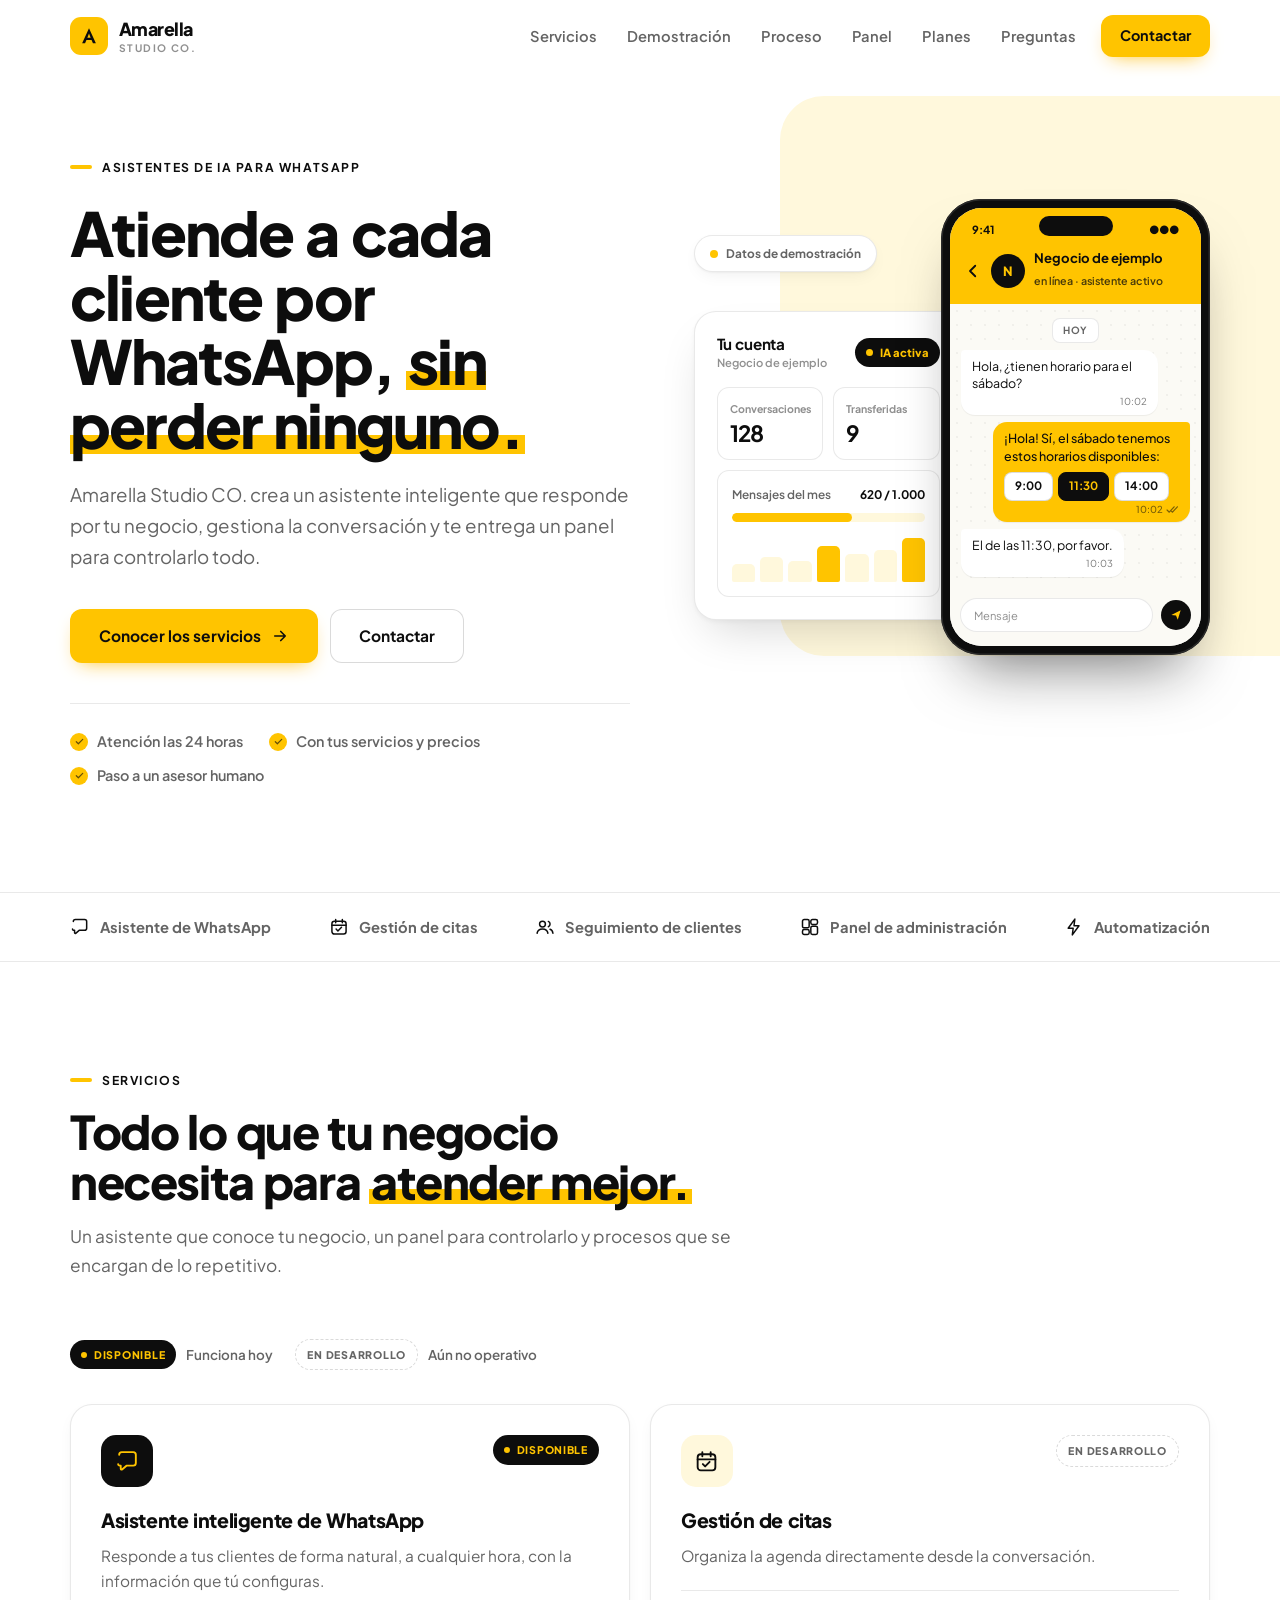
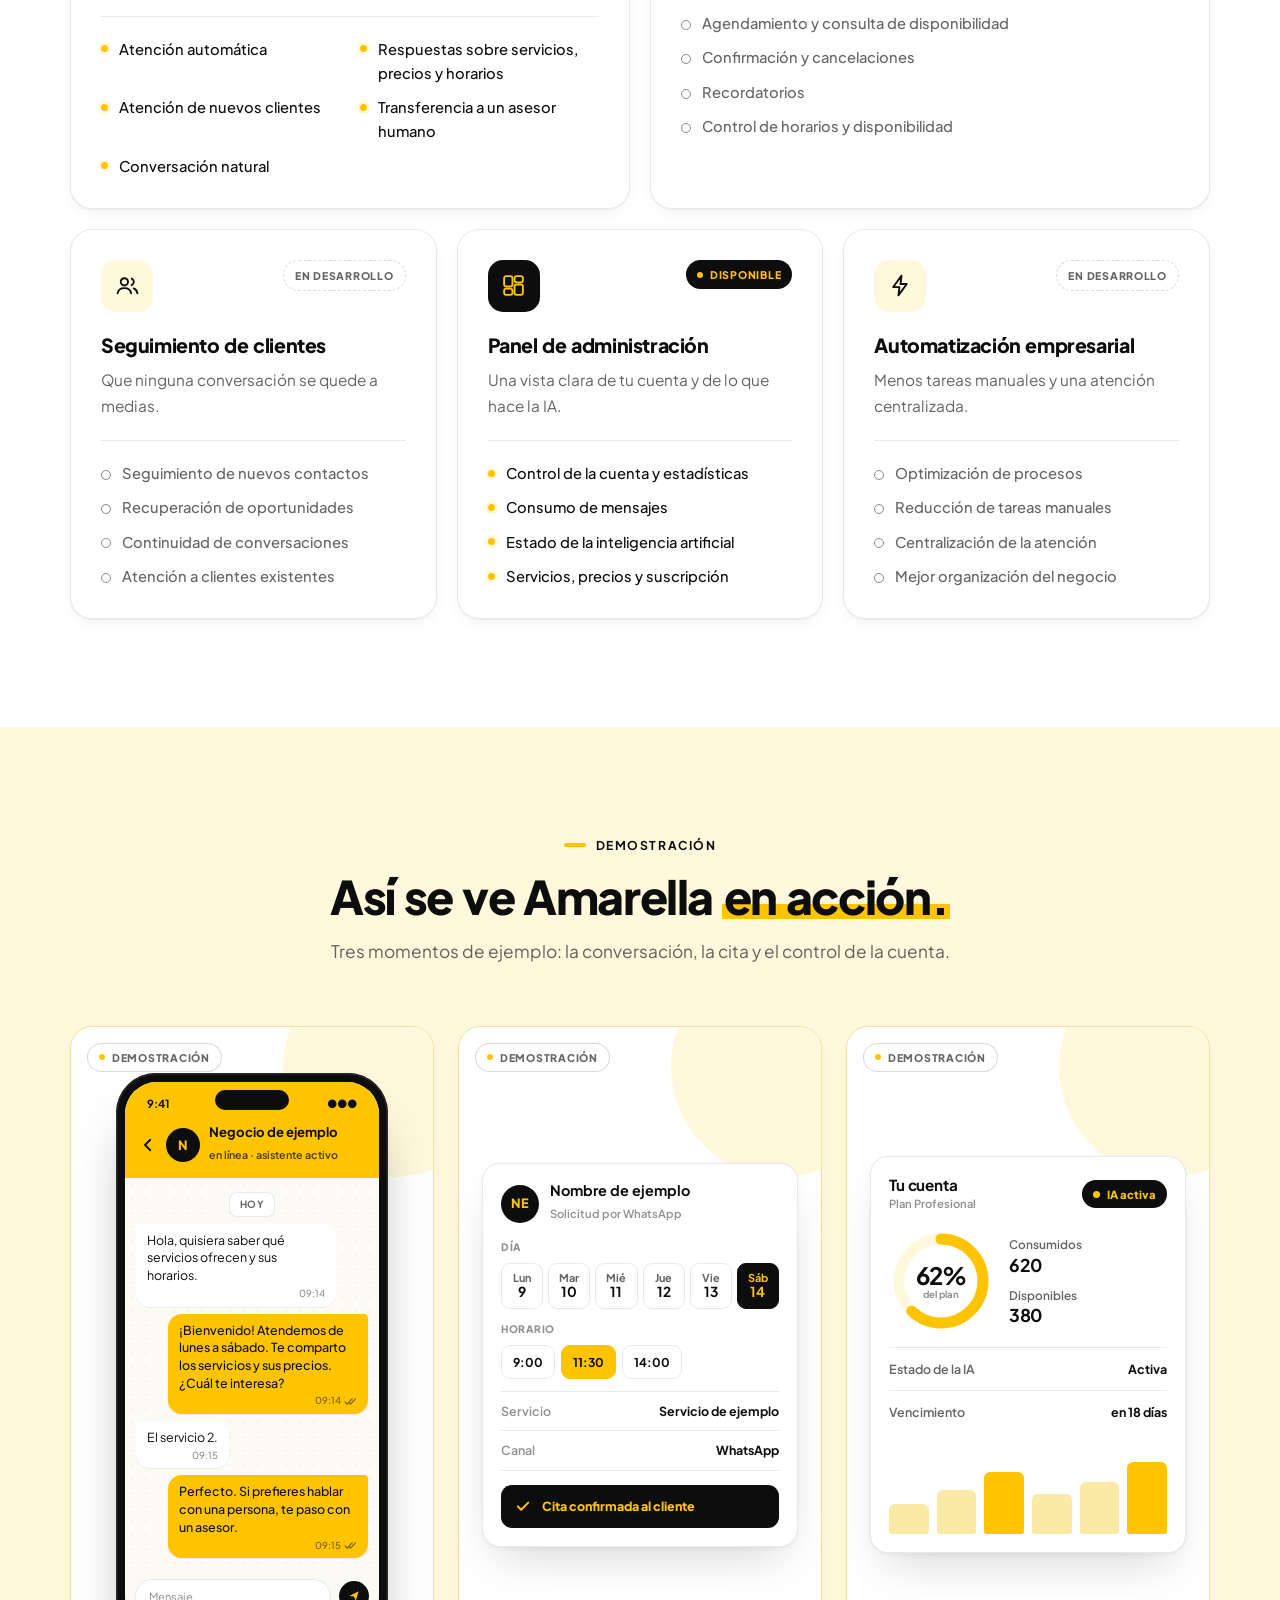
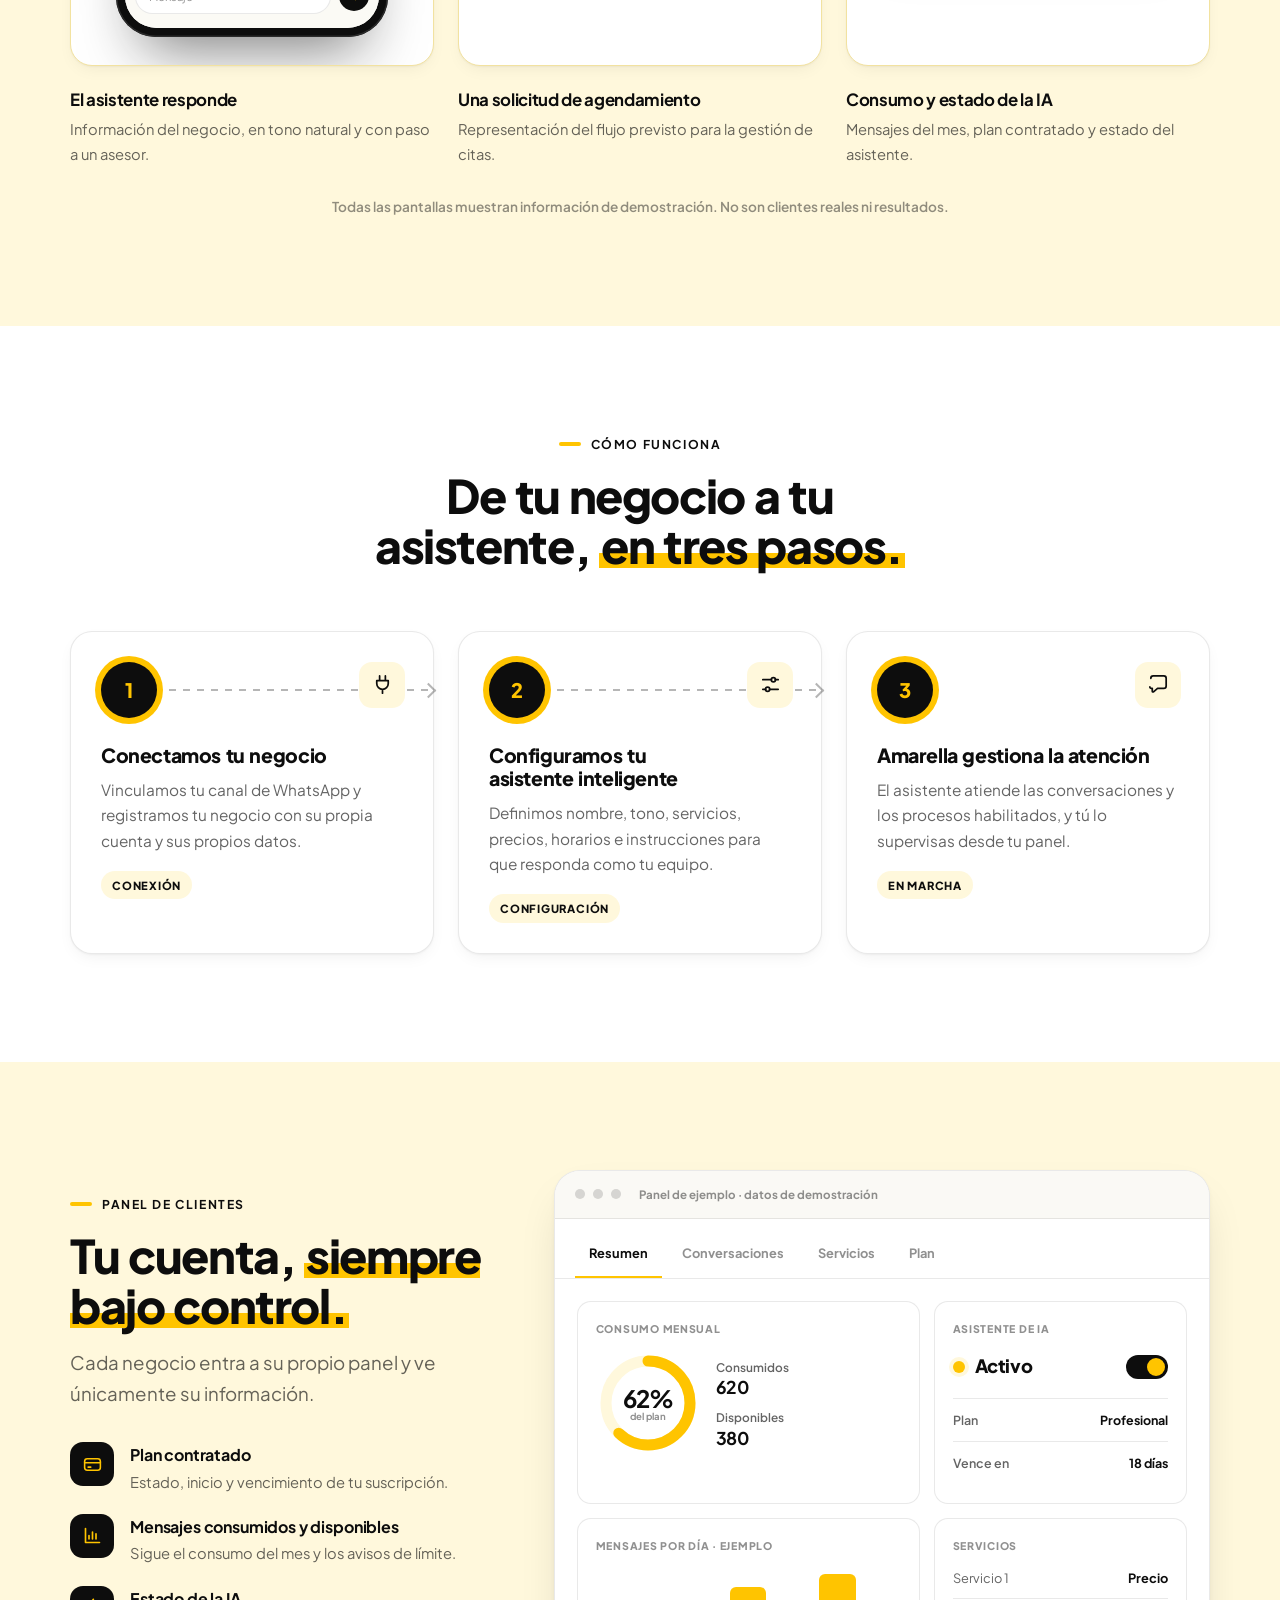
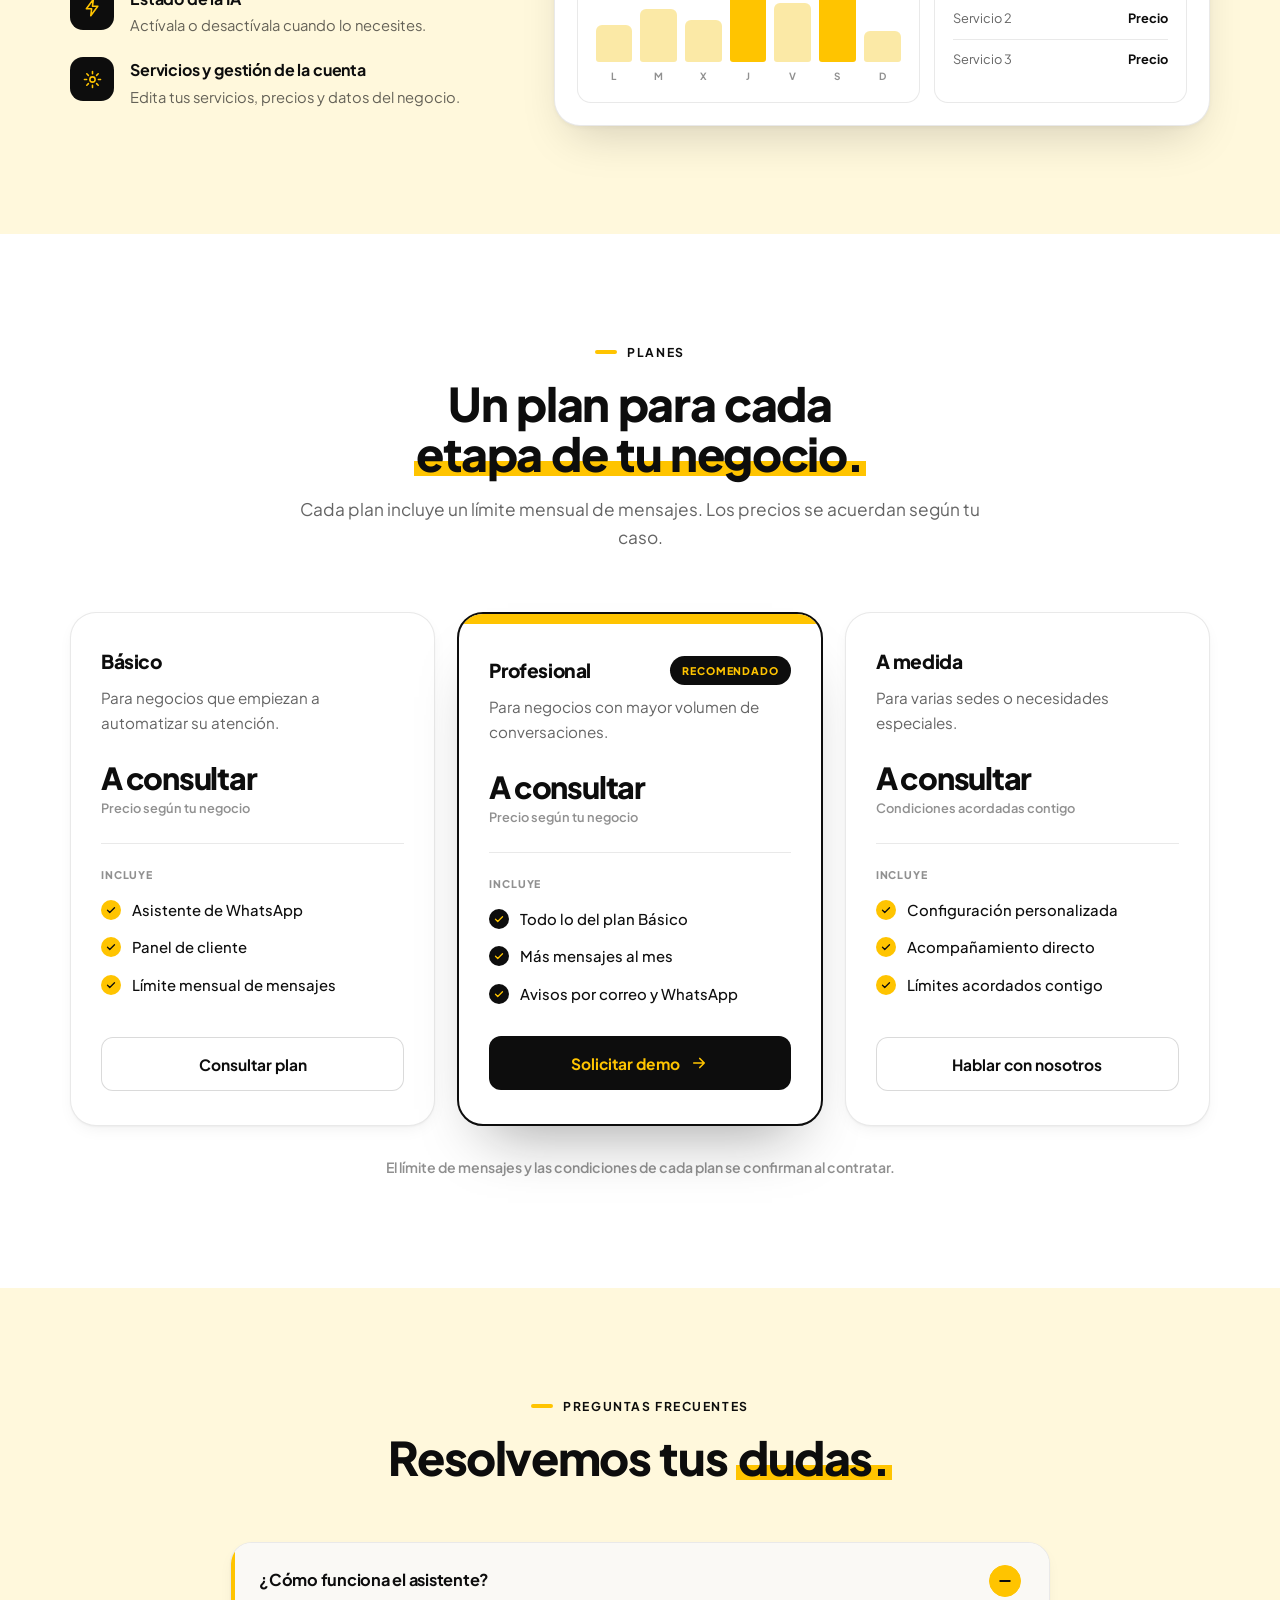
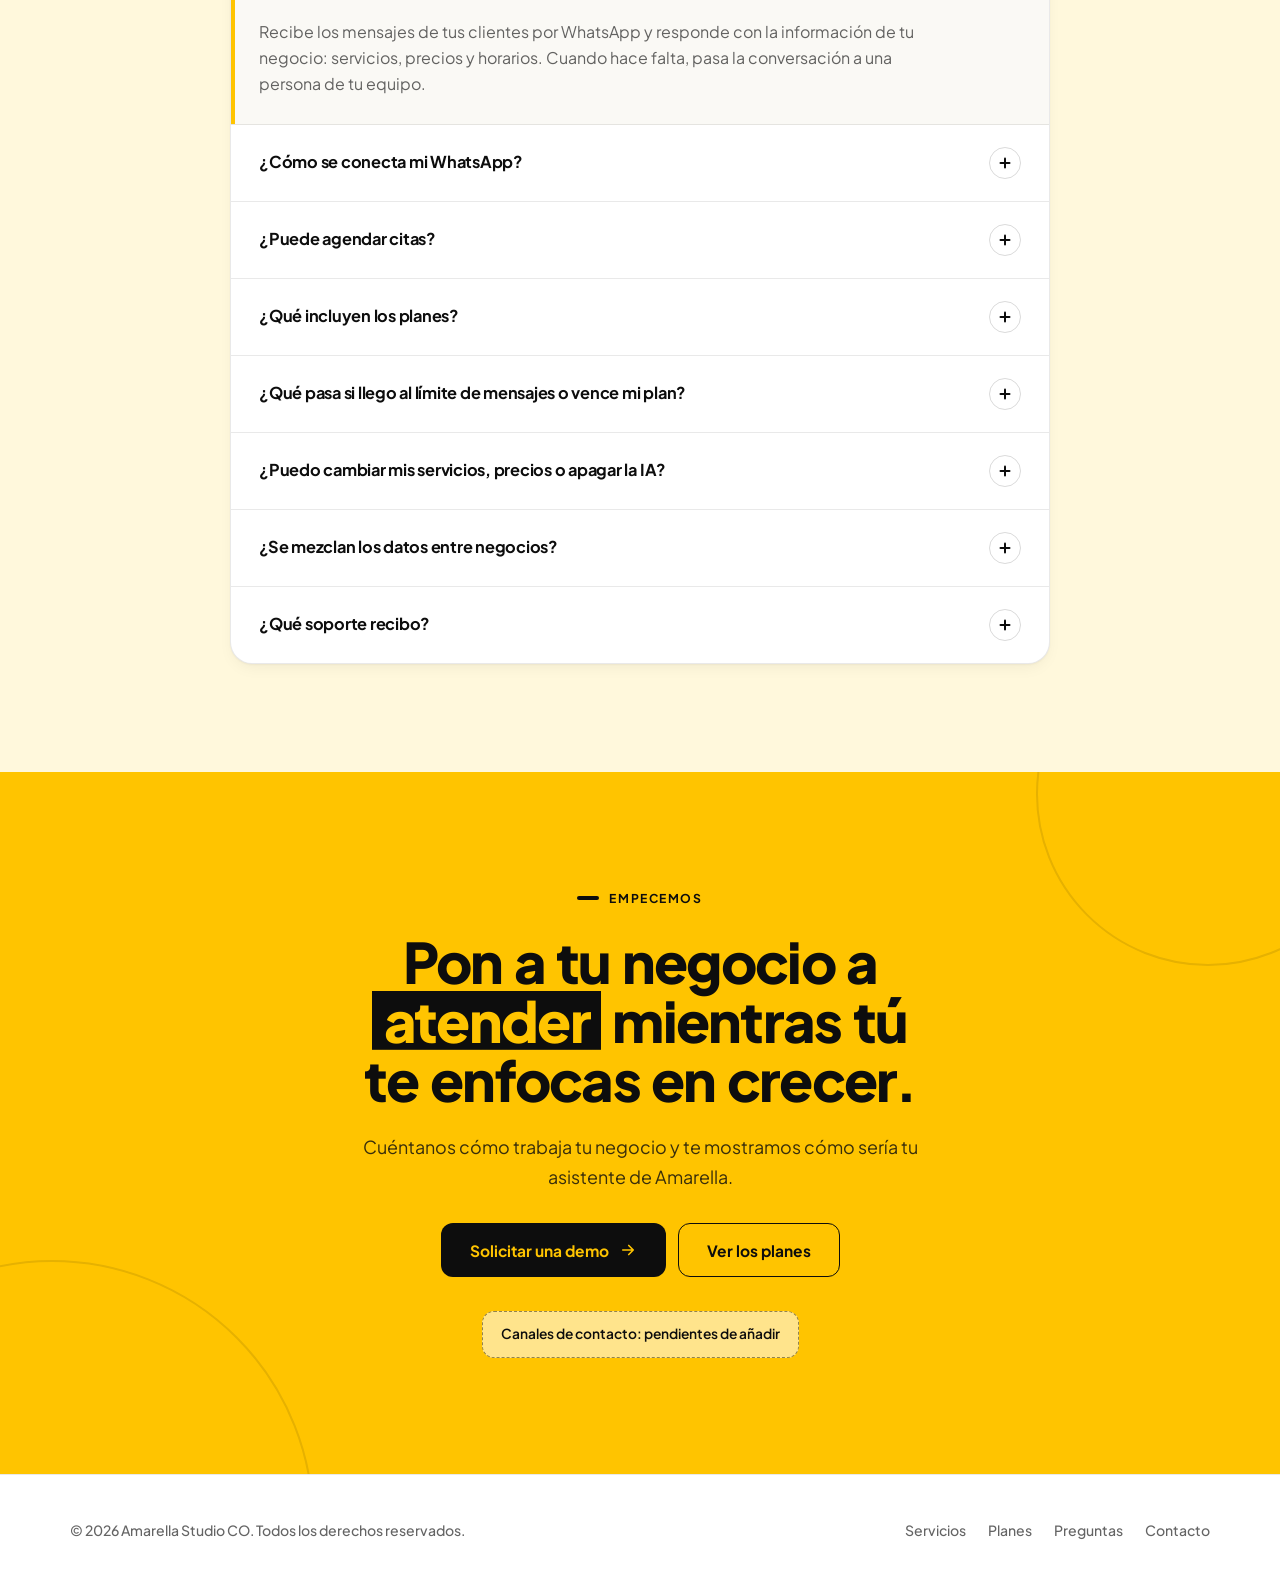
==== web/premium/index.html @ c107f229 "Segunda ronda de refinamiento visual de la web premium Co-Authored-By: Claude Sonnet 5.5 <noreply@an" ====
<!DOCTYPE html>
<html lang="es">
<head>
<meta charset="utf-8">
<meta name="viewport" content="width=device-width, initial-scale=1, viewport-fit=cover">
<title>Amarella Studio CO. | Asistente de WhatsApp con IA</title>
<meta name="description" content="Amarella Studio CO. crea asistentes de inteligencia artificial para WhatsApp: atención automática, gestión de citas y un panel para controlar tu negocio.">
<link rel="preconnect" href="https://fonts.googleapis.com">
<link rel="preconnect" href="https://fonts.gstatic.com" crossorigin>
<link href="https://fonts.googleapis.com/css2?family=Plus+Jakarta+Sans:wght@400;500;600;700;800&display=swap" rel="stylesheet">
<style>
/* Sistema: blanco dominante, amarillo de identidad, negro para texto y contrastes puntuales */
:root{
  --y:#FFC400; --y-hover:#FFB800; --y-tint:#FFF8DC; --y-line:#F2E2A0;
  --ink:#0D0D0D; --mute:rgba(13,13,13,.64); --soft:rgba(13,13,13,.46);
  --line:rgba(13,13,13,.09); --line-2:rgba(13,13,13,.15); --white:#fff; --off:#FAF9F5;
  --sh-1:0 1px 2px rgba(13,13,13,.04),0 6px 18px -6px rgba(13,13,13,.08);
  --sh-2:0 2px 4px rgba(13,13,13,.04),0 22px 48px -16px rgba(13,13,13,.18);
  --r:14px; --r-lg:22px;
  --font:"Plus Jakarta Sans","Manrope",system-ui,-apple-system,"Segoe UI",sans-serif;
  --ease:cubic-bezier(.22,.8,.3,1);
  color-scheme:light;
}
*{box-sizing:border-box}
html{scroll-behavior:smooth;scroll-padding-top:84px}
body{margin:0;background:var(--white);color:var(--ink);font-family:var(--font);font-size:16px;line-height:1.65;-webkit-font-smoothing:antialiased;overflow-x:hidden}
img,svg{max-width:100%}
a{color:inherit;text-decoration:none}
button{font:inherit;color:inherit;cursor:pointer}
:focus-visible{outline:3px solid var(--ink);outline-offset:3px;border-radius:8px}
.wrap{width:100%;max-width:1180px;margin:0 auto;padding-inline:max(20px,env(safe-area-inset-left,0px))}
section{padding-block:108px}
.tint{background:var(--y-tint)}

h1,h2,h3,h4{margin:0;font-weight:800;letter-spacing:-.03em;word-spacing:.05em;line-height:1.08;text-wrap:balance}
h1{font-size:clamp(2.3rem,4.9vw,3.8rem);line-height:1.05}
h2{font-size:clamp(1.9rem,3.9vw,2.9rem)}
h3{font-size:1.22rem;letter-spacing:-.02em;line-height:1.2}
p{margin:0}
.lead{font-size:clamp(1.05rem,1.5vw,1.17rem);color:var(--mute);max-width:50ch}
.eyebrow{display:inline-flex;align-items:center;gap:10px;font-size:.76rem;font-weight:700;letter-spacing:.13em;text-transform:uppercase;color:var(--ink)}
.eyebrow::before{content:"";width:22px;height:4px;border-radius:4px;background:var(--y)}
.hl{background:linear-gradient(transparent 64%,var(--y) 64% 90%,transparent 90%);padding-inline:.04em}
.sec-head{display:grid;gap:16px;max-width:680px;margin-bottom:60px}
.sec-head.center{margin-inline:auto;text-align:center;justify-items:center}
.sec-head p{color:var(--mute);font-size:1.08rem}

.btn{display:inline-flex;align-items:center;justify-content:center;gap:10px;min-height:54px;padding:0 28px;border-radius:12px;font-weight:700;font-size:.97rem;border:1.5px solid transparent;transition:transform .25s var(--ease),box-shadow .25s var(--ease),background .2s,color .2s,border-color .2s;white-space:nowrap}
.btn svg{width:18px;height:18px;transition:transform .25s var(--ease)}
.btn:hover svg{transform:translateX(4px)}
.btn-y{background:var(--y);color:var(--ink);box-shadow:0 8px 20px -10px rgba(255,184,0,.95)}
.btn-y:hover{background:var(--y-hover);transform:translateY(-2px);box-shadow:0 14px 26px -12px rgba(255,170,0,1)}
.btn-o{background:var(--white);border-color:var(--line-2);color:var(--ink)}
.btn-o:hover{border-color:var(--ink);transform:translateY(-2px)}
.btn-k{background:var(--ink);color:var(--y)}
.btn-k:hover{transform:translateY(-2px);box-shadow:0 16px 28px -14px rgba(13,13,13,.6)}
.btn:active{transform:translateY(0)}
.btn-sm{min-height:42px;padding:0 18px;font-size:.9rem}

/* nav */
.nav{position:fixed;top:0;left:0;right:0;z-index:50;background:rgba(255,255,255,.9);backdrop-filter:saturate(1.4) blur(14px);-webkit-backdrop-filter:saturate(1.4) blur(14px);border-bottom:1px solid transparent;transition:border-color .25s,box-shadow .25s;padding-top:env(safe-area-inset-top,0px)}
.nav.scrolled{border-color:var(--line);box-shadow:0 8px 24px -18px rgba(13,13,13,.3)}
.nav .wrap{display:flex;align-items:center;justify-content:space-between;gap:20px;height:72px}
.brand{display:flex;align-items:center;gap:11px;font-weight:800;letter-spacing:-.03em;font-size:1.12rem;line-height:1.1}
.mark{width:38px;height:38px;border-radius:11px;background:var(--y);display:grid;place-items:center;flex:none}
.mark svg{width:22px;height:22px}
.brand small{display:block;font-size:.64rem;font-weight:700;letter-spacing:.14em;color:var(--soft);text-transform:uppercase;margin-top:3px}
.menu{display:flex;align-items:center;gap:4px}
.menu a:not(.btn){padding:10px 13px;border-radius:10px;font-size:.92rem;font-weight:600;color:var(--mute);transition:color .2s,background .2s}
.menu a:not(.btn):hover{color:var(--ink);background:var(--y-tint)}
.menu .btn{margin-left:8px}
.burger{display:none;width:46px;height:46px;border:1.5px solid var(--line-2);border-radius:12px;background:var(--white);place-items:center}
.burger span,.burger span::before,.burger span::after{display:block;width:18px;height:2px;background:var(--ink);border-radius:2px;position:relative;transition:transform .3s var(--ease),background .2s}
.burger span::before,.burger span::after{content:"";position:absolute;left:0}
.burger span::before{top:-6px}.burger span::after{top:6px}
.burger[aria-expanded="true"] span{background:transparent}
.burger[aria-expanded="true"] span::before{transform:translateY(6px) rotate(45deg)}
.burger[aria-expanded="true"] span::after{transform:translateY(-6px) rotate(-45deg)}

/* hero */
.hero{padding-top:150px;padding-bottom:104px;position:relative;overflow:hidden}
.hero::before{content:"";position:absolute;right:max(-60px,calc(50% - 760px));top:96px;width:min(560px,48vw);height:560px;border-radius:44px;background:var(--y-tint);z-index:0}
.hero .wrap{position:relative;z-index:1;display:grid;grid-template-columns:1.04fr .96fr;gap:64px;align-items:center}
.hero h1{margin:24px 0 24px;max-width:15ch}
.hero .lead{max-width:46ch}
.hero .actions{display:flex;flex-wrap:wrap;gap:12px;margin-top:36px}
.trust{display:flex;flex-wrap:wrap;gap:10px 26px;margin-top:40px;padding-top:26px;border-top:1px solid var(--line);font-size:.9rem;font-weight:600;color:var(--mute)}
.trust span{display:inline-flex;align-items:center;gap:9px}
.trust i{width:18px;height:18px;border-radius:50%;background:var(--y);display:grid;place-items:center;flex:none}
.trust i svg{width:11px;height:11px}
.stage{position:relative;min-height:540px}
.dash{position:absolute;left:0;top:112px;width:84%;background:var(--white);border:1px solid var(--line);border-radius:var(--r-lg);box-shadow:var(--sh-2);padding:22px 36% 22px 22px}
.phone{position:absolute;right:0;top:0;width:52%;max-width:290px;animation:float 8s ease-in-out infinite}
.demo-tag{position:absolute;z-index:3;left:0;top:36px;background:var(--white);border:1px solid var(--line);box-shadow:var(--sh-1);border-radius:999px;padding:8px 15px;font-size:.74rem;font-weight:700;color:var(--mute);display:flex;gap:8px;align-items:center}
.demo-tag::before{content:"";width:8px;height:8px;border-radius:50%;background:var(--y)}

/* teléfono realista */
.phone-shell{background:var(--ink);border-radius:40px;padding:9px;box-shadow:0 36px 60px -26px rgba(13,13,13,.55),inset 0 0 0 1.5px #2a2a2a;position:relative}
.phone-shell::before{content:"";position:absolute;top:17px;left:50%;transform:translateX(-50%);width:74px;height:20px;background:var(--ink);border-radius:12px;z-index:3}
.wa{background:var(--white);border-radius:32px;overflow:hidden;display:flex;flex-direction:column}
.wa-status{display:flex;justify-content:space-between;align-items:center;padding:12px 22px 6px;font-size:.7rem;font-weight:700;background:var(--y)}
.wa-status svg{width:14px;height:14px;margin-left:3px}
.wa-top{display:flex;align-items:center;gap:9px;padding:6px 14px 12px;background:var(--y)}
.wa-top>svg{width:18px;height:18px;flex:none}
.wa-av{width:34px;height:34px;border-radius:50%;background:var(--ink);color:var(--y);display:grid;place-items:center;font-weight:800;font-size:.8rem;flex:none}
.wa-top b{display:block;font-size:.82rem;line-height:1.2}
.wa-top small{font-size:.67rem;font-weight:600;opacity:.75}
.wa-body{padding:14px 11px 12px;display:flex;flex-direction:column;gap:7px;background-color:#FBFAF5;background-image:radial-gradient(rgba(13,13,13,.045) 1px,transparent 1.2px);background-size:14px 14px;min-height:250px}
.bub{max-width:86%;padding:8px 11px 6px;border-radius:14px;font-size:.78rem;line-height:1.42;overflow-wrap:anywhere;box-shadow:0 1px 1px rgba(13,13,13,.06)}
.bub.c{background:var(--white);border-top-left-radius:4px;align-self:flex-start}
.bub.a{background:var(--y);border-top-right-radius:4px;align-self:flex-end;font-weight:500}
.bub time{display:flex;justify-content:flex-end;align-items:center;gap:3px;font-size:.6rem;opacity:.55;margin-top:2px}
.bub time svg{width:13px;height:13px}
.wa-chip{align-self:center;font-size:.62rem;font-weight:700;letter-spacing:.06em;text-transform:uppercase;color:var(--mute);background:var(--white);border:1px solid var(--line);border-radius:8px;padding:3px 10px}
.slots{display:flex;gap:5px;flex-wrap:wrap;margin-top:7px}
.slots span{padding:5px 10px;border-radius:8px;background:var(--white);border:1px solid rgba(13,13,13,.14);font-size:.72rem;font-weight:700}
.slots span.on{background:var(--ink);color:var(--y);border-color:var(--ink)}
.wa-input{display:flex;align-items:center;gap:8px;padding:9px 10px 14px;background:#FBFAF5}
.wa-input span{flex:1;background:var(--white);border:1px solid var(--line);border-radius:99px;padding:7px 13px;font-size:.7rem;color:var(--soft)}
.wa-input i{width:30px;height:30px;border-radius:50%;background:var(--ink);display:grid;place-items:center;flex:none;color:var(--y)}
.wa-input i svg{width:14px;height:14px}

/* componentes SaaS */
.dh{display:flex;justify-content:space-between;align-items:center;gap:10px;margin-bottom:16px}
.dh b{font-size:.95rem;letter-spacing:-.01em;display:block;line-height:1.25}
.dh small{display:block;font-size:.7rem;color:var(--soft);font-weight:600}
.pill{display:inline-flex;align-items:center;gap:7px;padding:5px 11px;border-radius:999px;background:var(--ink);color:var(--y);font-size:.7rem;font-weight:800;white-space:nowrap}
.pill::before{content:"";width:7px;height:7px;border-radius:50%;background:var(--y);box-shadow:0 0 0 0 rgba(255,196,0,.7);animation:pulse 2.4s infinite}
.kpis{display:grid;grid-template-columns:repeat(3,1fr);gap:10px}
.dash .kpis{grid-template-columns:1fr 1fr}
.kpi{border:1px solid var(--line);border-radius:12px;padding:12px;min-width:0;background:var(--white)}
.kpi small{display:block;font-size:.66rem;color:var(--soft);font-weight:700}
.kpi strong{display:block;font-size:1.4rem;letter-spacing:-.03em;line-height:1.2;margin-top:2px}
.usage{margin-top:10px;border:1px solid var(--line);border-radius:12px;padding:14px;background:var(--white)}
.usage .l{display:flex;justify-content:space-between;gap:10px;font-size:.74rem;font-weight:600;color:var(--mute);margin-bottom:9px}
.usage .l b{color:var(--ink)}
.bar{height:9px;border-radius:99px;background:var(--y-tint);overflow:hidden}
.bar i{display:block;height:100%;width:62%;background:var(--y);border-radius:99px}
.spark{display:flex;align-items:flex-end;gap:5px;height:48px;margin-top:12px}
.spark i{flex:1;background:var(--y-tint);border-radius:5px 5px 2px 2px;min-width:0}
.spark i.h{background:var(--y)}

.strip{padding-block:0;border-block:1px solid var(--line)}
.strip .wrap{display:flex;flex-wrap:wrap;justify-content:space-between;gap:12px 28px;padding-block:22px;font-size:.92rem;font-weight:700;color:var(--mute)}
.strip span{display:inline-flex;align-items:center;gap:10px}
.strip svg{width:20px;height:20px;color:var(--ink)}

/* servicios */
.svc{display:grid;grid-template-columns:repeat(12,1fr);gap:20px}
.card{background:var(--white);border:1px solid var(--line);border-radius:var(--r-lg);padding:30px;box-shadow:var(--sh-1);transition:transform .35s var(--ease),box-shadow .35s var(--ease),border-color .3s;min-width:0;position:relative;display:flex;flex-direction:column}
.card:hover{transform:translateY(-4px);box-shadow:var(--sh-2);border-color:var(--ink)}
.card-h{display:flex;justify-content:space-between;align-items:flex-start;gap:12px;margin-bottom:22px}
.ico{width:52px;height:52px;border-radius:15px;background:var(--ink);color:var(--y);display:grid;place-items:center;flex:none;transition:background .3s,color .3s}
.ico svg{width:25px;height:25px}
.card:hover .ico{background:var(--y);color:var(--ink)}
.card p{color:var(--mute);margin-top:10px;font-size:.96rem}
.card ul{list-style:none;margin:22px 0 0;padding:20px 0 0;border-top:1px solid var(--line);display:grid;gap:10px;font-size:.92rem;font-weight:500}
.card li{display:flex;gap:11px;align-items:flex-start}
.card li::before{content:"";flex:none;width:7px;height:7px;border-radius:50%;background:var(--y);margin-top:.6em;box-shadow:0 0 0 3px var(--y-tint)}
.c-a{grid-column:span 6}.c-b{grid-column:span 6}
.c-c,.c-d,.c-e{grid-column:span 4}
.c-a ul{grid-template-columns:1fr 1fr;column-gap:20px}
.st{display:inline-flex;align-items:center;gap:7px;font-size:.66rem;font-weight:800;letter-spacing:.07em;text-transform:uppercase;padding:6px 11px;border-radius:999px;white-space:nowrap}
.st-on{background:var(--ink);color:var(--y)}
.st-on::before{content:"";width:6px;height:6px;border-radius:50%;background:var(--y)}
.st-dev{background:var(--white);color:var(--mute);border:1.5px dashed var(--line-2)}
.card.dev .ico{background:var(--y-tint);color:var(--ink)}
.card.dev:hover .ico{background:var(--y)}
.card.dev li{color:var(--mute)}
.card.dev li::before{background:transparent;box-shadow:none;border:1.5px solid var(--soft);width:8px;height:8px}
.lg{display:inline-flex;align-items:center;gap:10px}
.legend{display:flex;flex-wrap:wrap;gap:12px 22px;margin-bottom:34px;font-size:.84rem;font-weight:600;color:var(--mute);align-items:center}

/* demo */
.demo{display:grid;grid-template-columns:repeat(3,1fr);gap:24px;align-items:stretch}
.demo figure{margin:0;min-width:0;display:flex;flex-direction:column}
.demo figcaption{margin-top:20px}
.demo figcaption b{display:block;font-size:1.05rem;letter-spacing:-.02em}
.demo figcaption span{display:block;color:var(--mute);font-size:.92rem;margin-top:4px}
.frame{flex:1;background:var(--white);border:1px solid var(--y-line);box-shadow:var(--sh-1);border-radius:var(--r-lg);padding:46px 22px 28px;display:grid;place-items:center;min-height:470px;position:relative;overflow:hidden}
.frame::after{content:"";position:absolute;width:220px;height:220px;border-radius:50%;background:var(--y-tint);right:-70px;top:-70px}
.frame>*{position:relative;z-index:1;width:100%}
.frame .demo-badge{position:absolute;z-index:2;left:16px;top:16px;width:auto;display:inline-flex;align-items:center;gap:7px;font-size:.66rem;font-weight:800;letter-spacing:.07em;text-transform:uppercase;background:var(--white);border:1px solid var(--line-2);border-radius:99px;padding:5px 11px;color:var(--mute)}
.frame .demo-badge::before{content:"";width:6px;height:6px;border-radius:50%;background:var(--y)}
.mini{max-width:272px;margin:0 auto}
.appt{background:var(--white);border-radius:18px;border:1px solid var(--line);box-shadow:var(--sh-2);padding:18px;max-width:316px;margin:0 auto}
.ap-h{display:flex;align-items:center;gap:11px;margin-bottom:14px}
.ap-h .wa-av{width:38px;height:38px}
.ap-h b{display:block;font-size:.9rem;line-height:1.2}.ap-h small{font-size:.7rem;color:var(--soft);font-weight:600}
.ap-lbl{font-size:.64rem;font-weight:800;letter-spacing:.07em;text-transform:uppercase;color:var(--soft);margin:12px 0 7px}
.days{display:grid;grid-template-columns:repeat(6,1fr);gap:5px}
.days span{display:grid;justify-items:center;padding:7px 0;border-radius:9px;border:1px solid var(--line);font-size:.68rem;font-weight:700;color:var(--mute);line-height:1.2}
.days span b{font-size:.86rem;color:var(--ink)}
.days span.on{background:var(--ink);border-color:var(--ink);color:var(--y)}.days span.on b{color:var(--y)}
.ap-slots{display:flex;gap:6px;flex-wrap:wrap}
.ap-slots span{padding:6px 11px;border-radius:9px;border:1px solid var(--line);font-size:.76rem;font-weight:700}
.ap-slots span.on{background:var(--y);border-color:var(--y)}
.ap-rows{margin-top:12px;border-top:1px solid var(--line)}
.ap-rows div{display:flex;justify-content:space-between;gap:10px;padding:9px 0;border-bottom:1px solid var(--line);font-size:.78rem}
.ap-rows span{color:var(--soft);font-weight:600}.ap-rows b{text-align:right}
.ok{margin-top:14px;display:flex;align-items:center;gap:10px;background:var(--ink);color:var(--y);border-radius:11px;padding:11px 13px;font-size:.78rem;font-weight:800}
.ok svg{width:18px;height:18px;flex:none}
.gauge{display:flex;align-items:center;gap:16px;margin:2px 0 14px}
.ring{position:relative;width:104px;height:104px;flex:none}
.ring svg{width:100%;height:100%;transform:rotate(-90deg)}
.ring .tr{fill:none;stroke:var(--y-tint);stroke-width:11}
.ring .pg{fill:none;stroke:var(--y);stroke-width:11;stroke-linecap:round;stroke-dasharray:164 264}
.ring div{position:absolute;inset:0;display:grid;place-content:center;text-align:center;line-height:1.1}
.ring strong{font-size:1.5rem;letter-spacing:-.04em}.ring small{font-size:.6rem;color:var(--soft);font-weight:700}
.gl{display:grid;gap:10px;font-size:.74rem;color:var(--mute);font-weight:600;min-width:0}
.gl b{display:block;font-size:1.1rem;color:var(--ink);letter-spacing:-.02em;line-height:1.2}
.row2{display:flex;justify-content:space-between;align-items:center;gap:10px;padding:11px 0;border-top:1px solid var(--line);font-size:.78rem;font-weight:600;color:var(--mute)}
.row2 b{color:var(--ink)}
.demo-note{margin-top:30px;text-align:center;font-size:.85rem;color:var(--soft);font-weight:600}

/* proceso */
.steps{display:grid;grid-template-columns:repeat(3,1fr);gap:24px;position:relative}
.step{background:var(--white);border:1px solid var(--line);border-radius:var(--r-lg);padding:30px;box-shadow:var(--sh-1);position:relative;transition:transform .35s var(--ease),box-shadow .35s var(--ease),border-color .3s;min-width:0}
.step:hover{transform:translateY(-4px);box-shadow:var(--sh-2);border-color:var(--ink)}
.step-top{display:flex;align-items:center;gap:0;margin-bottom:26px;margin-right:-30px}
.num{width:56px;height:56px;border-radius:50%;background:var(--ink);color:var(--y);font-weight:800;font-size:1.25rem;display:grid;place-items:center;flex:none;box-shadow:0 0 0 6px var(--y);position:relative;z-index:1}
.line{flex:1;height:2px;margin-left:12px;background:repeating-linear-gradient(90deg,var(--ink) 0 7px,transparent 7px 14px);opacity:.3;position:relative}
.line::after{content:"";position:absolute;right:-1px;top:-4px;width:9px;height:9px;border-top:2px solid var(--ink);border-right:2px solid var(--ink);transform:rotate(45deg)}
.step:last-child .step-top{margin-right:0}
.step:last-child .line{display:none}
.step .sico{position:absolute;top:30px;right:28px;width:46px;height:46px;border-radius:13px;background:var(--y-tint);display:grid;place-items:center}
.step .sico svg{width:23px;height:23px}
.step p{color:var(--mute);margin-top:10px;font-size:.96rem}
.step .tagline{display:inline-block;margin-top:18px;font-size:.7rem;font-weight:800;letter-spacing:.07em;text-transform:uppercase;color:var(--ink);background:var(--y-tint);border-radius:99px;padding:5px 11px}

/* panel */
.pnl>*,.hero .wrap>*{min-width:0}
.pnl{display:grid;grid-template-columns:.78fr 1.22fr;gap:64px;align-items:center}
.feat{list-style:none;padding:0;margin:32px 0 0;display:grid;gap:20px}
.feat li{display:flex;gap:16px;align-items:flex-start}
.feat .ico{width:44px;height:44px;border-radius:13px}
.feat .ico svg{width:21px;height:21px}
.feat b{display:block;letter-spacing:-.01em}
.feat div span{display:block;color:var(--mute);font-size:.92rem;margin-top:1px}
.big{background:var(--white);border:1px solid var(--line);border-radius:26px;box-shadow:var(--sh-2);overflow:hidden}
.big-top{display:flex;align-items:center;gap:8px;padding:14px 20px;border-bottom:1px solid var(--line);background:var(--off)}
.big-top i{width:10px;height:10px;border-radius:50%;background:var(--line-2)}
.big-top em{margin-left:10px;font-style:normal;font-size:.72rem;font-weight:700;color:var(--soft)}
.tabs{display:flex;gap:6px;padding:14px 20px 0;overflow-x:auto;border-bottom:1px solid var(--line);scrollbar-width:none}
.tabs::-webkit-scrollbar{display:none}
.tabs span{padding:10px 14px 12px;font-size:.8rem;font-weight:700;color:var(--soft);white-space:nowrap;border-bottom:3px solid transparent;margin-bottom:-1px}
.tabs span.on{color:var(--ink);border-color:var(--y)}
.main{padding:22px;min-width:0;display:grid;gap:14px}
.g2{display:grid;grid-template-columns:1.15fr .85fr;gap:14px}
.g2.b{grid-template-columns:1.15fr .85fr}
.box{border:1px solid var(--line);border-radius:14px;padding:18px;min-width:0;background:var(--white)}
.box>small{display:block;font-size:.66rem;font-weight:800;color:var(--soft);letter-spacing:.07em;text-transform:uppercase;margin-bottom:14px}
.iastate{display:flex;align-items:center;gap:10px;font-size:1.15rem;font-weight:800;letter-spacing:-.02em}
.iastate .dot{width:12px;height:12px;border-radius:50%;background:var(--y);box-shadow:0 0 0 4px var(--y-tint);flex:none;animation:pulse 2.4s infinite}
.sw{width:42px;height:24px;border-radius:99px;background:var(--ink);position:relative;flex:none;margin-left:auto}
.sw::after{content:"";position:absolute;right:3px;top:3px;width:18px;height:18px;border-radius:50%;background:var(--y)}
.bars{display:flex;align-items:stretch;gap:8px;height:116px}
.bars div{flex:1;display:flex;flex-direction:column;justify-content:flex-end;align-items:center;gap:6px;min-width:0}
.bars i{display:block;width:100%;background:#FBE9A6;border-radius:6px 6px 3px 3px;flex:none}
.bars i.h{background:var(--y)}
.bars span{font-size:.62rem;font-weight:700;color:var(--soft)}
.svc-row{display:flex;justify-content:space-between;gap:10px;font-size:.8rem;padding:9px 0;border-top:1px solid var(--line)}
.svc-row:first-of-type{border-top:0;padding-top:0}.svc-row span{color:var(--mute)}.svc-row b{white-space:nowrap}

/* planes */
.plans{display:grid;grid-template-columns:repeat(3,1fr);gap:22px;align-items:stretch}
.plan{background:var(--white);border:1px solid var(--line);border-radius:26px;padding:34px 30px;box-shadow:var(--sh-1);display:flex;flex-direction:column;position:relative;overflow:hidden;transition:transform .35s var(--ease),box-shadow .35s var(--ease),border-color .3s}
.plan:hover{transform:translateY(-5px);box-shadow:var(--sh-2);border-color:var(--ink)}
.plan-h{display:flex;justify-content:space-between;align-items:center;gap:10px;min-height:30px}
.plan h3{font-size:1.2rem}
.plan .desc{color:var(--mute);margin-top:8px;font-size:.95rem;min-height:3.1em}
.price{margin:26px 0 4px;font-size:1.9rem;font-weight:800;letter-spacing:-.04em;line-height:1.1}
.price-n{font-size:.8rem;color:var(--soft);font-weight:600;margin-bottom:24px}
.incl{font-size:.66rem;font-weight:800;letter-spacing:.08em;text-transform:uppercase;color:var(--soft);padding-top:22px;border-top:1px solid var(--line);margin-bottom:14px}
.plan ul{list-style:none;margin:0 0 30px;padding:0;display:grid;gap:13px;font-size:.93rem;font-weight:500}
.plan li{display:flex;gap:11px;align-items:flex-start}
.plan li svg{flex:none;width:20px;height:20px;padding:4px;border-radius:50%;background:var(--y);margin-top:2px}
.plan .btn{margin-top:auto;width:100%}
.plan.rec{border:2px solid var(--ink);box-shadow:0 34px 60px -30px rgba(13,13,13,.4);padding-top:42px}
.plan.rec::before{content:"";position:absolute;left:0;right:0;top:0;height:10px;background:var(--y)}
.plan.rec:hover{transform:translateY(-8px)}
.plan.rec li svg{background:var(--ink);color:var(--y)}
.badge{background:var(--ink);color:var(--y);font-size:.66rem;font-weight:800;letter-spacing:.08em;text-transform:uppercase;padding:6px 12px;border-radius:999px;white-space:nowrap}
.plans-note{margin-top:30px;text-align:center;color:var(--soft);font-size:.88rem;font-weight:600}

/* faq */
.faq{max-width:820px;margin:0 auto;background:var(--white);border:1px solid var(--line);border-radius:22px;box-shadow:var(--sh-1);overflow:hidden}
.qa{border-bottom:1px solid var(--line);position:relative;transition:background .3s}
.qa:last-child{border-bottom:0}
.qa::before{content:"";position:absolute;left:0;top:0;bottom:0;width:4px;background:var(--y);transform:scaleY(0);transform-origin:top;transition:transform .4s var(--ease)}
.qa.open{background:var(--off)}
.qa.open::before{transform:scaleY(1)}
.qa button{width:100%;display:flex;justify-content:space-between;align-items:center;gap:20px;background:none;border:0;text-align:left;padding:22px 28px;font-weight:700;font-size:1.02rem;letter-spacing:-.015em;min-height:66px;transition:padding .3s var(--ease)}
.qa:not(.open) button:hover{background:var(--y-tint)}
.qa .pm{width:32px;height:32px;border-radius:50%;border:1.5px solid var(--line-2);flex:none;position:relative;transition:background .25s,border-color .25s,transform .4s var(--ease)}
.qa .pm::before,.qa .pm::after{content:"";position:absolute;left:50%;top:50%;width:11px;height:2px;background:var(--ink);transform:translate(-50%,-50%);border-radius:2px;transition:transform .4s var(--ease)}
.qa .pm::after{transform:translate(-50%,-50%) rotate(90deg)}
.qa.open .pm{background:var(--y);border-color:var(--y);transform:rotate(180deg)}
.qa.open .pm::after{transform:translate(-50%,-50%) rotate(0)}
.qa .body{display:grid;grid-template-rows:0fr;opacity:0;transition:grid-template-rows .45s var(--ease),opacity .35s}
.qa.open .body{grid-template-rows:1fr;opacity:1}
.qa .body>div{overflow:hidden}
.qa .body p{padding:0 28px 26px;color:var(--mute);max-width:62ch}

/* contacto */
.contact{background:var(--y);padding-block:116px;position:relative;overflow:hidden}
.contact::before,.contact::after{content:"";position:absolute;border-radius:50%;border:2px solid rgba(13,13,13,.1)}
.contact::before{width:520px;height:520px;left:-210px;bottom:-310px}
.contact::after{width:340px;height:340px;right:-100px;top:-150px}
.contact .wrap{position:relative;z-index:1;text-align:center;display:grid;justify-items:center;gap:24px}
.contact .eyebrow::before{background:var(--ink)}
.contact h2{max-width:18ch;font-size:clamp(2.1rem,4.8vw,3.5rem);line-height:1.05}
.contact h2 em{font-style:normal;color:var(--y);padding:0 .2em;background:linear-gradient(var(--ink),var(--ink)) no-repeat 0 58%/100% 84%;box-decoration-break:clone;-webkit-box-decoration-break:clone}
.contact p{max-width:48ch;font-size:1.12rem;color:rgba(13,13,13,.82)}
.contact .actions{display:flex;flex-wrap:wrap;gap:12px;justify-content:center;margin-top:8px}
.contact .btn-o{background:transparent;border-color:var(--ink)}
.contact .btn-o:hover{background:var(--ink);color:var(--y)}
.pending{margin-top:10px;display:inline-flex;gap:10px;align-items:center;padding:11px 18px;border-radius:12px;background:rgba(255,255,255,.55);border:1.5px dashed rgba(13,13,13,.45);font-size:.86rem;font-weight:600;max-width:100%}

footer{padding-block:44px;border-top:1px solid var(--line)}
footer .wrap{display:flex;flex-wrap:wrap;justify-content:space-between;align-items:center;gap:18px;font-size:.88rem;color:var(--mute);font-weight:500}
footer nav{display:flex;flex-wrap:wrap;gap:6px 22px}
footer nav a:hover{color:var(--ink)}

.js .rv{opacity:0;transform:translateY(22px);transition:opacity .8s var(--ease),transform .8s var(--ease);transition-delay:var(--d,0s)}
.js .rv.in{opacity:1;transform:none}
@keyframes float{0%,100%{transform:translateY(0)}50%{transform:translateY(-8px)}}
@keyframes pulse{0%{box-shadow:0 0 0 0 rgba(255,196,0,.65)}70%{box-shadow:0 0 0 7px rgba(255,196,0,0)}100%{box-shadow:0 0 0 0 rgba(255,196,0,0)}}
@media(prefers-reduced-motion:reduce){
  html{scroll-behavior:auto}
  .js .rv{opacity:1;transform:none;transition:none}
  .phone,.pill::before,.iastate .dot{animation:none}*{transition-duration:.01ms!important}
}

/* tablet */
@media(max-width:1024px){
  section{padding-block:88px}
  .hero .wrap{grid-template-columns:minmax(0,1fr);gap:56px}
  .hero{padding-top:130px}.hero::before{display:none}
  .hero h1{max-width:18ch}
  .stage{min-height:490px;max-width:600px;width:100%;margin-inline:auto}
  .svc{grid-template-columns:repeat(2,1fr)}
  .c-a,.c-b,.c-c,.c-d,.c-e{grid-column:auto}
  .c-e{grid-column:1/-1}
  .demo{grid-template-columns:1fr 1fr}
  .demo figure:last-child{grid-column:1/-1}
  .demo figure:last-child .frame{min-height:0}
  .pnl{grid-template-columns:minmax(0,1fr);gap:48px}
  .plans{grid-template-columns:1fr;max-width:520px;margin-inline:auto}
  .plan .desc{min-height:0}
  .steps{grid-template-columns:1fr;max-width:600px;margin-inline:auto;gap:18px}
  .steps::before{content:"";position:absolute;left:58px;top:56px;bottom:56px;width:2px;background:repeating-linear-gradient(180deg,var(--ink) 0 7px,transparent 7px 14px);opacity:.28}
  .step{padding:26px 26px 26px 100px}
  .step-top{position:absolute;left:30px;top:26px;margin:0}
  .step-top .line{display:none}
  .step .sico{top:26px;right:22px}
  .step h3{padding-right:56px}
}
@media(max-width:860px){
  .burger{display:grid}
  .menu{position:fixed;top:calc(72px + env(safe-area-inset-top,0px));left:0;right:0;flex-direction:column;align-items:stretch;gap:4px;padding:14px max(20px,env(safe-area-inset-left,0px)) 26px;background:var(--white);border-bottom:1px solid var(--line);box-shadow:0 24px 40px -24px rgba(13,13,13,.3);opacity:0;visibility:hidden;transform:translateY(-8px);transition:opacity .25s,transform .3s var(--ease),visibility .25s;max-height:calc(100vh - 72px);overflow:auto}
  .menu.open{opacity:1;visibility:visible;transform:none}
  .menu a:not(.btn){padding:15px 14px;font-size:1.05rem;color:var(--ink);border-bottom:1px solid var(--line);border-radius:0}
  .menu .btn{margin:14px 0 0;min-height:54px}
}
/* móvil: composición propia */
@media(max-width:640px){
  section{padding-block:68px}
  .sec-head{margin-bottom:40px}
  .hero{padding-top:108px;padding-bottom:60px}
  .hero h1{margin:18px 0 18px;max-width:none;font-size:clamp(2.1rem,9.2vw,2.6rem)}
  .hero .actions{flex-direction:column;margin-top:28px}
  .hero .actions .btn,.contact .actions .btn{width:100%}
  .trust{margin-top:30px;padding-top:22px;gap:12px}
  .stage{min-height:0;display:grid;gap:0;max-width:none}
  .dash{position:relative;left:auto;top:auto;width:100%;padding:18px;order:2;margin-top:-26px;padding-top:44px;z-index:0}
  .dash .kpis{grid-template-columns:1fr 1fr}
  .phone{position:relative;right:auto;top:auto;width:100%;max-width:290px;margin-inline:auto;animation:none;order:1;z-index:1}
  .demo-tag{position:static;order:3;justify-self:center;margin-top:16px}
  .card,.step{padding:26px}
  .step{padding:24px 22px 24px 84px}
  .step-top{left:20px;top:22px}
  .num{width:46px;height:46px;font-size:1.05rem;box-shadow:0 0 0 5px var(--y)}
  .step .sico{width:40px;height:40px;top:22px;right:18px}.step .sico svg{width:20px;height:20px}
  .steps::before{left:43px;top:46px;bottom:46px}
  .svc{grid-template-columns:1fr}
  .c-a ul{grid-template-columns:1fr}
  .demo{grid-template-columns:1fr}
  .demo figure:last-child{grid-column:auto}
  .frame{min-height:0;padding:50px 14px 24px}
  .gauge{flex-direction:column;align-items:flex-start}
  .g2,.g2.b{grid-template-columns:1fr}
  .main{padding:14px}
  .tabs{padding:10px 14px 0}
  .kpis{gap:8px}.kpi{padding:10px}.kpi strong{font-size:1.2rem}.kpi small{font-size:.62rem}
  .strip .wrap{justify-content:flex-start;gap:12px 22px}
  .qa button{padding:18px 20px;font-size:.98rem;gap:14px}.qa .body p{padding:0 20px 22px}
  .plan{padding:30px 24px}.plan.rec{padding-top:40px}
  .contact{padding-block:84px}
  .contact h2{font-size:clamp(1.95rem,8.6vw,2.4rem)}
  .contact .actions{flex-direction:column;width:100%}
  .pending{font-size:.82rem}
  footer .wrap{flex-direction:column;align-items:flex-start}
}
@media(max-width:380px){
  h1{font-size:2.05rem}
  .brand small{letter-spacing:.1em}
  .trust{gap:10px 14px}
  .step{padding-left:76px}
  .steps::before{left:39px}
  .step-top{left:16px}
}
</style>
</head>
<body>

<!-- Iconos reutilizables -->
<svg width="0" height="0" style="position:absolute" aria-hidden="true">
  <defs>
    <symbol id="i-chat" viewBox="0 0 24 24"><path d="M4 5.5A2.5 2.5 0 0 1 6.5 3h11A2.5 2.5 0 0 1 20 5.5v8a2.5 2.5 0 0 1-2.5 2.5H11l-4.2 3.6c-.5.4-1.3.1-1.3-.6V16h-1A1.5 1.5 0 0 1 3 14.5" fill="none" stroke="currentColor" stroke-width="1.8" stroke-linecap="round" stroke-linejoin="round"/></symbol>
    <symbol id="i-cal" viewBox="0 0 24 24"><rect x="3.5" y="5" width="17" height="15.5" rx="3" fill="none" stroke="currentColor" stroke-width="1.8"/><path d="M8 3v4M16 3v4M3.5 10h17M8.5 14.5l2.2 2.2 4.3-4.4" fill="none" stroke="currentColor" stroke-width="1.8" stroke-linecap="round" stroke-linejoin="round"/></symbol>
    <symbol id="i-users" viewBox="0 0 24 24"><circle cx="9" cy="8.5" r="3.5" fill="none" stroke="currentColor" stroke-width="1.8"/><path d="M2.5 19.5c.6-3.3 3.2-5 6.5-5s5.9 1.7 6.5 5M16 5.3a3.5 3.5 0 0 1 0 6.4M18 14.8c2 .6 3.1 2.2 3.5 4.7" fill="none" stroke="currentColor" stroke-width="1.8" stroke-linecap="round"/></symbol>
    <symbol id="i-dash" viewBox="0 0 24 24"><rect x="3" y="3" width="8" height="10" rx="2" fill="none" stroke="currentColor" stroke-width="1.8"/><rect x="13" y="3" width="8" height="6" rx="2" fill="none" stroke="currentColor" stroke-width="1.8"/><rect x="13" y="11" width="8" height="10" rx="2" fill="none" stroke="currentColor" stroke-width="1.8"/><rect x="3" y="15" width="8" height="6" rx="2" fill="none" stroke="currentColor" stroke-width="1.8"/></symbol>
    <symbol id="i-bolt" viewBox="0 0 24 24"><path d="M13 2.5 5 13.5h6l-1 8 8-11h-6z" fill="none" stroke="currentColor" stroke-width="1.8" stroke-linejoin="round"/></symbol>
    <symbol id="i-check" viewBox="0 0 24 24"><path d="M5 12.5l4.5 4.5L19 7.5" fill="none" stroke="currentColor" stroke-width="2.6" stroke-linecap="round" stroke-linejoin="round"/></symbol>
    <symbol id="i-arrow" viewBox="0 0 24 24"><path d="M5 12h14M13 6l6 6-6 6" fill="none" stroke="currentColor" stroke-width="2.2" stroke-linecap="round" stroke-linejoin="round"/></symbol>
    <symbol id="i-bell" viewBox="0 0 24 24"><path d="M6 17V11a6 6 0 0 1 12 0v6l1.5 2h-15zM10 21h4" fill="none" stroke="currentColor" stroke-width="1.8" stroke-linecap="round" stroke-linejoin="round"/></symbol>
    <symbol id="i-gear" viewBox="0 0 24 24"><circle cx="12" cy="12" r="3" fill="none" stroke="currentColor" stroke-width="1.8"/><path d="M12 2.8v2.5M12 18.7v2.5M21.2 12h-2.5M5.3 12H2.8M18.5 5.5l-1.8 1.8M7.3 16.7l-1.8 1.8M18.5 18.5l-1.8-1.8M7.3 7.3 5.5 5.5" fill="none" stroke="currentColor" stroke-width="1.8" stroke-linecap="round"/></symbol>
    <symbol id="i-chart" viewBox="0 0 24 24"><path d="M4 20V4M4 20h16M8 16v-4M12 16V8M16 16v-6" fill="none" stroke="currentColor" stroke-width="1.9" stroke-linecap="round"/></symbol>
    <symbol id="i-card" viewBox="0 0 24 24"><rect x="3" y="5.5" width="18" height="13" rx="3" fill="none" stroke="currentColor" stroke-width="1.8"/><path d="M3 10h18M7 15h3" fill="none" stroke="currentColor" stroke-width="1.8" stroke-linecap="round"/></symbol>
    <symbol id="i-moon" viewBox="0 0 24 24"><path d="M20 14.5A8 8 0 0 1 9.5 4a8 8 0 1 0 10.5 10.5z" fill="none" stroke="currentColor" stroke-width="1.8" stroke-linejoin="round"/></symbol>
    <symbol id="i-ticks" viewBox="0 0 24 24"><path d="M2 13l4 4L15 7M10 15l2 2L21 7" fill="none" stroke="currentColor" stroke-width="2.2" stroke-linecap="round" stroke-linejoin="round"/></symbol>
    <symbol id="i-back" viewBox="0 0 24 24"><path d="M15 5l-7 7 7 7" fill="none" stroke="currentColor" stroke-width="2.4" stroke-linecap="round" stroke-linejoin="round"/></symbol>
    <symbol id="i-send" viewBox="0 0 24 24"><path d="M4 12l16-8-5 16-3-7z" fill="currentColor"/></symbol>
    <symbol id="i-plug" viewBox="0 0 24 24"><path d="M9 3v5M15 3v5M6 8h12v3a6 6 0 0 1-12 0zM12 17v4" fill="none" stroke="currentColor" stroke-width="1.8" stroke-linecap="round" stroke-linejoin="round"/></symbol>
    <symbol id="i-sliders" viewBox="0 0 24 24"><path d="M4 7h9M17 7h3M4 17h3M11 17h9" fill="none" stroke="currentColor" stroke-width="1.8" stroke-linecap="round"/><circle cx="15" cy="7" r="2.2" fill="none" stroke="currentColor" stroke-width="1.8"/><circle cx="9" cy="17" r="2.2" fill="none" stroke="currentColor" stroke-width="1.8"/></symbol>
  </defs>
</svg>

<header class="nav" id="nav">
  <div class="wrap">
    <a class="brand" href="#inicio" aria-label="Amarella Studio CO., inicio">
      <span class="mark"><svg viewBox="0 0 24 24" aria-hidden="true"><path d="M12 3.5 4.5 20h3.2l1.5-3.6h5.6l1.5 3.6h3.2zM10.2 13.8 12 9.4l1.8 4.4z" fill="#0D0D0D" fill-rule="evenodd"/></svg></span>
      <span>Amarella<small>Studio CO.</small></span>
    </a>
    <nav class="menu" id="menu" aria-label="Principal">
      <a href="#servicios">Servicios</a>
      <a href="#demo">Demostración</a>
      <a href="#proceso">Proceso</a>
      <a href="#panel">Panel</a>
      <a href="#planes">Planes</a>
      <a href="#faq">Preguntas</a>
      <a class="btn btn-y btn-sm" href="#contacto">Contactar</a>
    </nav>
    <button class="burger" id="burger" aria-label="Abrir menú" aria-expanded="false" aria-controls="menu"><span></span></button>
  </div>
</header>

<main>
<!-- HERO -->
<section class="hero" id="inicio">
  <div class="wrap">
    <div>
      <span class="eyebrow rv">Asistentes de IA para WhatsApp</span>
      <h1 class="rv" style="--d:.08s">Atiende a cada cliente por WhatsApp, <span class="hl">sin perder ninguno.</span></h1>
      <p class="lead rv" style="--d:.16s">Amarella Studio CO. crea un asistente inteligente que responde por tu negocio, gestiona la conversación y te entrega un panel para controlarlo todo.</p>
      <div class="actions rv" style="--d:.24s">
        <a class="btn btn-y" href="#servicios">Conocer los servicios <svg><use href="#i-arrow"/></svg></a>
        <a class="btn btn-o" href="#contacto">Contactar</a>
      </div>
      <div class="trust rv" style="--d:.32s">
        <span><i><svg><use href="#i-check"/></svg></i>Atención las 24 horas</span>
        <span><i><svg><use href="#i-check"/></svg></i>Con tus servicios y precios</span>
        <span><i><svg><use href="#i-check"/></svg></i>Paso a un asesor humano</span>
      </div>
    </div>

    <div class="stage rv" style="--d:.2s" role="img" aria-label="Ejemplo de conversación de WhatsApp y panel de control, con datos de demostración">
      <div class="dash">
        <div class="dh"><div><b>Tu cuenta</b><small>Negocio de ejemplo</small></div><span class="pill">IA activa</span></div>
        <div class="kpis">
          <div class="kpi"><small>Conversaciones</small><strong>128</strong></div>
          <div class="kpi"><small>Transferidas</small><strong>9</strong></div>
        </div>
        <div class="usage">
          <div class="l"><span>Mensajes del mes</span><b>620 / 1.000</b></div>
          <div class="bar"><i></i></div>
          <div class="spark" aria-hidden="true"><i style="height:38%"></i><i style="height:52%"></i><i style="height:44%"></i><i class="h" style="height:76%"></i><i style="height:58%"></i><i style="height:66%"></i><i class="h" style="height:92%"></i></div>
        </div>
      </div>
      <div class="phone">
        <div class="phone-shell"><div class="wa">
            <div class="wa-status"><span>9:41</span><span aria-hidden="true">●●●</span></div>
            <div class="wa-top"><svg><use href="#i-back"/></svg><span class="wa-av">N</span><div><b>Negocio de ejemplo</b><small>en línea · asistente activo</small></div></div>
            <div class="wa-body">
              <span class="wa-chip">Hoy</span>
              <div class="bub c">Hola, ¿tienen horario para el sábado?<time>10:02</time></div>
              <div class="bub a">¡Hola! Sí, el sábado tenemos estos horarios disponibles:<div class="slots"><span>9:00</span><span class="on">11:30</span><span>14:00</span></div><time>10:02 <svg><use href="#i-ticks"/></svg></time></div>
              <div class="bub c">El de las 11:30, por favor.<time>10:03</time></div>
            </div>
            <div class="wa-input"><span>Mensaje</span><i><svg><use href="#i-send"/></svg></i></div>
          </div></div>
      </div>
      <div class="demo-tag">Datos de demostración</div>
    </div>
  </div>
</section>

<div class="strip">
  <div class="wrap">
    <span><svg><use href="#i-chat"/></svg>Asistente de WhatsApp</span>
    <span><svg><use href="#i-cal"/></svg>Gestión de citas</span>
    <span><svg><use href="#i-users"/></svg>Seguimiento de clientes</span>
    <span><svg><use href="#i-dash"/></svg>Panel de administración</span>
    <span><svg><use href="#i-bolt"/></svg>Automatización</span>
  </div>
</div>

<!-- SERVICIOS -->
<section id="servicios">
  <div class="wrap">
    <div class="sec-head">
      <span class="eyebrow rv">Servicios</span>
      <h2 class="rv" style="--d:.06s">Todo lo que tu negocio necesita para <span class="hl">atender mejor.</span></h2>
      <p class="rv" style="--d:.12s">Un asistente que conoce tu negocio, un panel para controlarlo y procesos que se encargan de lo repetitivo.</p>
    </div>
    <div class="legend rv"><span class="lg"><span class="st st-on">Disponible</span>Funciona hoy</span><span class="lg"><span class="st st-dev">En desarrollo</span>Aún no operativo</span></div>
    <div class="svc">
      <article class="card c-a rv">
        <div class="card-h"><div class="ico"><svg><use href="#i-chat"/></svg></div><span class="st st-on">Disponible</span></div>
        <h3>Asistente inteligente de WhatsApp</h3>
        <p>Responde a tus clientes de forma natural, a cualquier hora, con la información que tú configuras.</p>
        <ul><li>Atención automática</li><li>Respuestas sobre servicios, precios y horarios</li><li>Atención de nuevos clientes</li><li>Transferencia a un asesor humano</li><li>Conversación natural</li></ul>
      </article>
      <article class="card c-b dev rv" style="--d:0.08s">
        <div class="card-h"><div class="ico"><svg><use href="#i-cal"/></svg></div><span class="st st-dev">En desarrollo</span></div>
        <h3>Gestión de citas</h3>
        <p>Organiza la agenda directamente desde la conversación.</p>
        <ul><li>Agendamiento y consulta de disponibilidad</li><li>Confirmación y cancelaciones</li><li>Recordatorios</li><li>Control de horarios y disponibilidad</li></ul>
      </article>
      <article class="card c-c dev rv">
        <div class="card-h"><div class="ico"><svg><use href="#i-users"/></svg></div><span class="st st-dev">En desarrollo</span></div>
        <h3>Seguimiento de clientes</h3>
        <p>Que ninguna conversación se quede a medias.</p>
        <ul><li>Seguimiento de nuevos contactos</li><li>Recuperación de oportunidades</li><li>Continuidad de conversaciones</li><li>Atención a clientes existentes</li></ul>
      </article>
      <article class="card c-d rv" style="--d:0.08s">
        <div class="card-h"><div class="ico"><svg><use href="#i-dash"/></svg></div><span class="st st-on">Disponible</span></div>
        <h3>Panel de administración</h3>
        <p>Una vista clara de tu cuenta y de lo que hace la IA.</p>
        <ul><li>Control de la cuenta y estadísticas</li><li>Consumo de mensajes</li><li>Estado de la inteligencia artificial</li><li>Servicios, precios y suscripción</li></ul>
      </article>
      <article class="card c-e dev rv" style="--d:0.16s">
        <div class="card-h"><div class="ico"><svg><use href="#i-bolt"/></svg></div><span class="st st-dev">En desarrollo</span></div>
        <h3>Automatización empresarial</h3>
        <p>Menos tareas manuales y una atención centralizada.</p>
        <ul><li>Optimización de procesos</li><li>Reducción de tareas manuales</li><li>Centralización de la atención</li><li>Mejor organización del negocio</li></ul>
      </article>
    </div>
  </div>
</section>

<!-- DEMOSTRACIÓN -->
<section id="demo" class="tint">
  <div class="wrap">
    <div class="sec-head center">
      <span class="eyebrow rv">Demostración</span>
      <h2 class="rv" style="--d:.06s">Así se ve Amarella <span class="hl">en acción.</span></h2>
      <p class="rv" style="--d:.12s">Tres momentos de ejemplo: la conversación, la cita y el control de la cuenta.</p>
    </div>
    <div class="demo">
      <figure class="rv">
        <div class="frame"><span class="demo-badge">Demostración</span>
          <div class="mini">
          <div class="phone-shell"><div class="wa">
            <div class="wa-status"><span>9:41</span><span aria-hidden="true">●●●</span></div>
            <div class="wa-top"><svg><use href="#i-back"/></svg><span class="wa-av">N</span><div><b>Negocio de ejemplo</b><small>en línea · asistente activo</small></div></div>
            <div class="wa-body">
              <span class="wa-chip">Hoy</span>
              <div class="bub c">Hola, quisiera saber qué servicios ofrecen y sus horarios.<time>09:14</time></div>
              <div class="bub a">¡Bienvenido! Atendemos de lunes a sábado. Te comparto los servicios y sus precios. ¿Cuál te interesa?<time>09:14 <svg><use href="#i-ticks"/></svg></time></div>
              <div class="bub c">El servicio 2.<time>09:15</time></div>
              <div class="bub a">Perfecto. Si prefieres hablar con una persona, te paso con un asesor.<time>09:15 <svg><use href="#i-ticks"/></svg></time></div>
            </div>
            <div class="wa-input"><span>Mensaje</span><i><svg><use href="#i-send"/></svg></i></div>
          </div></div>
          </div>
        </div>
        <figcaption><b>El asistente responde</b><span>Información del negocio, en tono natural y con paso a un asesor.</span></figcaption>
      </figure>
      <figure class="rv" style="--d:.1s">
        <div class="frame"><span class="demo-badge">Demostración</span>
          <div class="appt">
            <div class="ap-h"><span class="wa-av">NE</span><div><b>Nombre de ejemplo</b><small>Solicitud por WhatsApp</small></div></div>
            <div class="ap-lbl">Día</div>
            <div class="days"><span>Lun<b>9</b></span><span>Mar<b>10</b></span><span>Mié<b>11</b></span><span>Jue<b>12</b></span><span>Vie<b>13</b></span><span class="on">Sáb<b>14</b></span></div>
            <div class="ap-lbl">Horario</div>
            <div class="ap-slots"><span>9:00</span><span class="on">11:30</span><span>14:00</span></div>
            <div class="ap-rows"><div><span>Servicio</span><b>Servicio de ejemplo</b></div><div><span>Canal</span><b>WhatsApp</b></div></div>
            <div class="ok"><svg><use href="#i-check"/></svg>Cita confirmada al cliente</div>
          </div>
        </div>
        <figcaption><b>Una solicitud de agendamiento</b><span>Representación del flujo previsto para la gestión de citas.</span></figcaption>
      </figure>
      <figure class="rv" style="--d:.2s">
        <div class="frame"><span class="demo-badge">Demostración</span>
          <div class="appt">
            <div class="dh"><div><b>Tu cuenta</b><small>Plan Profesional</small></div><span class="pill">IA activa</span></div>
            <div class="gauge">
              <div class="ring"><svg viewBox="0 0 104 104" aria-hidden="true"><circle class="tr" cx="52" cy="52" r="42"/><circle class="pg" cx="52" cy="52" r="42"/></svg><div><strong>62%</strong><small>del plan</small></div></div>
              <div class="gl"><span>Consumidos<b>620</b></span><span>Disponibles<b>380</b></span></div>
            </div>
            <div class="row2"><span>Estado de la IA</span><b>Activa</b></div>
            <div class="row2"><span>Vencimiento</span><b>en 18 días</b></div>
            <div class="bars" style="height:86px;margin-top:14px" aria-hidden="true"><div><i style="height:30px"></i></div><div><i style="height:44px"></i></div><div><i class="h" style="height:62px"></i></div><div><i style="height:40px"></i></div><div><i style="height:52px"></i></div><div><i class="h" style="height:72px"></i></div></div>
          </div>
        </div>
        <figcaption><b>Consumo y estado de la IA</b><span>Mensajes del mes, plan contratado y estado del asistente.</span></figcaption>
      </figure>
    </div>
    <p class="demo-note rv">Todas las pantallas muestran información de demostración. No son clientes reales ni resultados.</p>
  </div>
</section>

<!-- PROCESO -->
<section id="proceso">
  <div class="wrap">
    <div class="sec-head center">
      <span class="eyebrow rv">Cómo funciona</span>
      <h2 class="rv" style="--d:.06s">De tu negocio a tu asistente, <span class="hl">en tres pasos.</span></h2>
    </div>
    <div class="steps">
      <div class="step rv"><div class="step-top"><div class="num">1</div><div class="line"></div></div><div class="sico"><svg><use href="#i-plug"/></svg></div><h3>Conectamos tu negocio</h3><p>Vinculamos tu canal de WhatsApp y registramos tu negocio con su propia cuenta y sus propios datos.</p><span class="tagline">Conexión</span></div>
      <div class="step rv" style="--d:.1s"><div class="step-top"><div class="num">2</div><div class="line"></div></div><div class="sico"><svg><use href="#i-sliders"/></svg></div><h3>Configuramos tu asistente inteligente</h3><p>Definimos nombre, tono, servicios, precios, horarios e instrucciones para que responda como tu equipo.</p><span class="tagline">Configuración</span></div>
      <div class="step rv" style="--d:.2s"><div class="step-top"><div class="num">3</div></div><div class="sico"><svg><use href="#i-chat"/></svg></div><h3>Amarella gestiona la atención</h3><p>El asistente atiende las conversaciones y los procesos habilitados, y tú lo supervisas desde tu panel.</p><span class="tagline">En marcha</span></div>
    </div>
  </div>
</section>

<!-- PANEL -->
<section id="panel" class="tint">
  <div class="wrap pnl">
    <div>
      <span class="eyebrow rv">Panel de clientes</span>
      <h2 class="rv" style="margin:16px 0 18px;--d:.06s">Tu cuenta, <span class="hl">siempre bajo control.</span></h2>
      <p class="lead rv" style="--d:.12s">Cada negocio entra a su propio panel y ve únicamente su información.</p>
      <ul class="feat">
        <li class="rv"><span class="ico"><svg><use href="#i-card"/></svg></span><div><b>Plan contratado</b><span>Estado, inicio y vencimiento de tu suscripción.</span></div></li>
        <li class="rv"><span class="ico"><svg><use href="#i-chart"/></svg></span><div><b>Mensajes consumidos y disponibles</b><span>Sigue el consumo del mes y los avisos de límite.</span></div></li>
        <li class="rv"><span class="ico"><svg><use href="#i-bolt"/></svg></span><div><b>Estado de la IA</b><span>Actívala o desactívala cuando lo necesites.</span></div></li>
        <li class="rv"><span class="ico"><svg><use href="#i-gear"/></svg></span><div><b>Servicios y gestión de la cuenta</b><span>Edita tus servicios, precios y datos del negocio.</span></div></li>
      </ul>
    </div>
    <div class="rv" style="--d:.15s">
      <div class="big" role="img" aria-label="Ejemplo de panel de cliente con datos de demostración">
        <div class="big-top"><i></i><i></i><i></i><em>Panel de ejemplo · datos de demostración</em></div>
        <div class="tabs" aria-hidden="true"><span class="on">Resumen</span><span>Conversaciones</span><span>Servicios</span><span>Plan</span></div>
        <div class="main">
          <div class="g2">
            <div class="box"><small>Consumo mensual</small>
              <div class="gauge" style="margin:0">
                <div class="ring"><svg viewBox="0 0 104 104" aria-hidden="true"><circle class="tr" cx="52" cy="52" r="42"/><circle class="pg" cx="52" cy="52" r="42"/></svg><div><strong>62%</strong><small>del plan</small></div></div>
                <div class="gl"><span>Consumidos<b>620</b></span><span>Disponibles<b>380</b></span></div>
              </div>
            </div>
            <div class="box"><small>Asistente de IA</small>
              <div class="iastate"><span class="dot"></span>Activo<span class="sw" aria-hidden="true"></span></div>
              <div class="row2" style="margin-top:16px"><span>Plan</span><b>Profesional</b></div>
              <div class="row2"><span>Vence en</span><b>18 días</b></div>
            </div>
          </div>
          <div class="g2 b">
            <div class="box"><small>Mensajes por día · ejemplo</small>
              <div class="bars" aria-hidden="true"><div><i style="height:37px"></i><span>L</span></div><div><i style="height:53px"></i><span>M</span></div><div><i style="height:42px"></i><span>X</span></div><div><i class="h" style="height:75px"></i><span>J</span></div><div><i style="height:59px"></i><span>V</span></div><div><i class="h" style="height:88px"></i><span>S</span></div><div><i style="height:31px"></i><span>D</span></div></div>
            </div>
            <div class="box"><small>Servicios</small>
              <div class="svc-row"><span>Servicio 1</span><b>Precio</b></div>
              <div class="svc-row"><span>Servicio 2</span><b>Precio</b></div>
              <div class="svc-row"><span>Servicio 3</span><b>Precio</b></div>
            </div>
          </div>
        </div>
      </div>
    </div>
  </div>
</section>

<!-- PLANES -->
<section id="planes">
  <div class="wrap">
    <div class="sec-head center">
      <span class="eyebrow rv">Planes</span>
      <h2 class="rv" style="--d:.06s">Un plan para cada <span class="hl">etapa de tu negocio.</span></h2>
      <p class="rv" style="--d:.12s">Cada plan incluye un límite mensual de mensajes. Los precios se acuerdan según tu caso.</p>
    </div>
    <div class="plans">
      <article class="plan rv">
        <div class="plan-h"><h3>Básico</h3></div>
        <p class="desc">Para negocios que empiezan a automatizar su atención.</p>
        <div class="price">A consultar</div><div class="price-n">Precio según tu negocio</div>
        <div class="incl">Incluye</div>
        <ul><li><svg><use href="#i-check"/></svg>Asistente de WhatsApp</li><li><svg><use href="#i-check"/></svg>Panel de cliente</li><li><svg><use href="#i-check"/></svg>Límite mensual de mensajes</li></ul>
        <a class="btn btn-o" href="#contacto">Consultar plan</a>
      </article>
      <article class="plan rec rv" style="--d:0.1s">
        <div class="plan-h"><h3>Profesional</h3><span class="badge">Recomendado</span></div>
        <p class="desc">Para negocios con mayor volumen de conversaciones.</p>
        <div class="price">A consultar</div><div class="price-n">Precio según tu negocio</div>
        <div class="incl">Incluye</div>
        <ul><li><svg><use href="#i-check"/></svg>Todo lo del plan Básico</li><li><svg><use href="#i-check"/></svg>Más mensajes al mes</li><li><svg><use href="#i-check"/></svg>Avisos por correo y WhatsApp</li></ul>
        <a class="btn btn-k" href="#contacto">Solicitar demo <svg><use href="#i-arrow"/></svg></a>
      </article>
      <article class="plan rv" style="--d:0.2s">
        <div class="plan-h"><h3>A medida</h3></div>
        <p class="desc">Para varias sedes o necesidades especiales.</p>
        <div class="price">A consultar</div><div class="price-n">Condiciones acordadas contigo</div>
        <div class="incl">Incluye</div>
        <ul><li><svg><use href="#i-check"/></svg>Configuración personalizada</li><li><svg><use href="#i-check"/></svg>Acompañamiento directo</li><li><svg><use href="#i-check"/></svg>Límites acordados contigo</li></ul>
        <a class="btn btn-o" href="#contacto">Hablar con nosotros</a>
      </article>
    </div>
    <p class="plans-note rv">El límite de mensajes y las condiciones de cada plan se confirman al contratar.</p>
  </div>
</section>

<!-- FAQ -->
<section id="faq" class="tint">
  <div class="wrap">
    <div class="sec-head center">
      <span class="eyebrow rv">Preguntas frecuentes</span>
      <h2 class="rv" style="--d:.06s">Resolvemos tus <span class="hl">dudas.</span></h2>
    </div>
    <div class="faq rv" id="faqList">
      <div class="qa open"><button aria-expanded="true"><span>¿Cómo funciona el asistente?</span><i class="pm"></i></button><div class="body"><div><p>Recibe los mensajes de tus clientes por WhatsApp y responde con la información de tu negocio: servicios, precios y horarios. Cuando hace falta, pasa la conversación a una persona de tu equipo.</p></div></div></div>
      <div class="qa"><button aria-expanded="false"><span>¿Cómo se conecta mi WhatsApp?</span><i class="pm"></i></button><div class="body"><div><p>Nos encargamos de la conexión durante la configuración inicial. Te indicaremos qué necesitamos de tu parte al contactarnos.</p></div></div></div>
      <div class="qa"><button aria-expanded="false"><span>¿Puede agendar citas?</span><i class="pm"></i></button><div class="body"><div><p>La gestión de citas está en desarrollo. Escríbenos y te contamos el estado actual y qué parte puedes usar hoy.</p></div></div></div>
      <div class="qa"><button aria-expanded="false"><span>¿Qué incluyen los planes?</span><i class="pm"></i></button><div class="body"><div><p>Cada plan tiene un límite mensual de mensajes y acceso a tu panel. Los precios y condiciones se acuerdan según tu negocio.</p></div></div></div>
      <div class="qa"><button aria-expanded="false"><span>¿Qué pasa si llego al límite de mensajes o vence mi plan?</span><i class="pm"></i></button><div class="body"><div><p>Recibes avisos antes de que ocurra, por correo y por WhatsApp, para que puedas renovar a tiempo.</p></div></div></div>
      <div class="qa"><button aria-expanded="false"><span>¿Puedo cambiar mis servicios, precios o apagar la IA?</span><i class="pm"></i></button><div class="body"><div><p>Sí. Desde tu panel puedes editar servicios, precios y horarios, y activar o desactivar el asistente cuando quieras.</p></div></div></div>
      <div class="qa"><button aria-expanded="false"><span>¿Se mezclan los datos entre negocios?</span><i class="pm"></i></button><div class="body"><div><p>No. Cada negocio tiene su propia cuenta, configuración y conversaciones, separadas de las demás.</p></div></div></div>
      <div class="qa"><button aria-expanded="false"><span>¿Qué soporte recibo?</span><i class="pm"></i></button><div class="body"><div><p>Te acompañamos en la configuración y en el uso del panel. Los canales y horarios de soporte se confirmarán al contratar.</p></div></div></div>
    </div>
  </div>
</section>

<!-- CONTACTO -->
<section class="contact" id="contacto">
  <div class="wrap">
    <span class="eyebrow">Empecemos</span>
    <h2>Pon a tu negocio a <em>atender</em> mientras tú te enfocas en crecer.</h2>
    <p>Cuéntanos cómo trabaja tu negocio y te mostramos cómo sería tu asistente de Amarella.</p>
    <div class="actions">
      <a class="btn btn-k" href="#contacto">Solicitar una demo <svg><use href="#i-arrow"/></svg></a>
      <a class="btn btn-o" href="#planes">Ver los planes</a>
    </div>
    <!-- PENDIENTE: añadir aquí WhatsApp y correo reales de Amarella Studio CO. -->
    <div class="pending">Canales de contacto: pendientes de añadir</div>
  </div>
</section>
</main>

<footer>
  <div class="wrap">
    <span>&copy; <span id="year">2026</span> Amarella Studio CO. Todos los derechos reservados.</span>
    <nav aria-label="Pie"><a href="#servicios">Servicios</a><a href="#planes">Planes</a><a href="#faq">Preguntas</a><a href="#contacto">Contacto</a></nav>
  </div>
</footer>

<script>
(function(){
  var d=document, root=d.documentElement;
  var reduce=window.matchMedia&&matchMedia('(prefers-reduced-motion: reduce)').matches;
  if(!reduce) root.classList.add('js');
  d.getElementById('year').textContent=new Date().getFullYear();

  var nav=d.getElementById('nav');
  function onScroll(){nav.classList.toggle('scrolled',window.scrollY>8)}
  onScroll(); window.addEventListener('scroll',onScroll,{passive:true});

  var burger=d.getElementById('burger'), menu=d.getElementById('menu');
  function setMenu(o){menu.classList.toggle('open',o);burger.setAttribute('aria-expanded',o);burger.setAttribute('aria-label',o?'Cerrar menú':'Abrir menú')}
  burger.addEventListener('click',function(){setMenu(!menu.classList.contains('open'))});
  menu.addEventListener('click',function(e){if(e.target.closest('a'))setMenu(false)});
  d.addEventListener('keydown',function(e){if(e.key==='Escape')setMenu(false)});
  window.addEventListener('resize',function(){if(window.innerWidth>860)setMenu(false)});

  d.querySelectorAll('.qa button').forEach(function(b){
    b.addEventListener('click',function(){
      var item=b.parentElement, open=!item.classList.contains('open');
      item.classList.toggle('open',open); b.setAttribute('aria-expanded',open);
    });
  });

  var els=d.querySelectorAll('.rv');
  if(!reduce && 'IntersectionObserver' in window){
    var io=new IntersectionObserver(function(es){es.forEach(function(e){if(e.isIntersecting){e.target.classList.add('in');io.unobserve(e.target)}})},{threshold:.12,rootMargin:'0px 0px -40px 0px'});
    els.forEach(function(el){io.observe(el)});
  } else { els.forEach(function(el){el.classList.add('in')}); }
})();
</script>
</body>
</html>
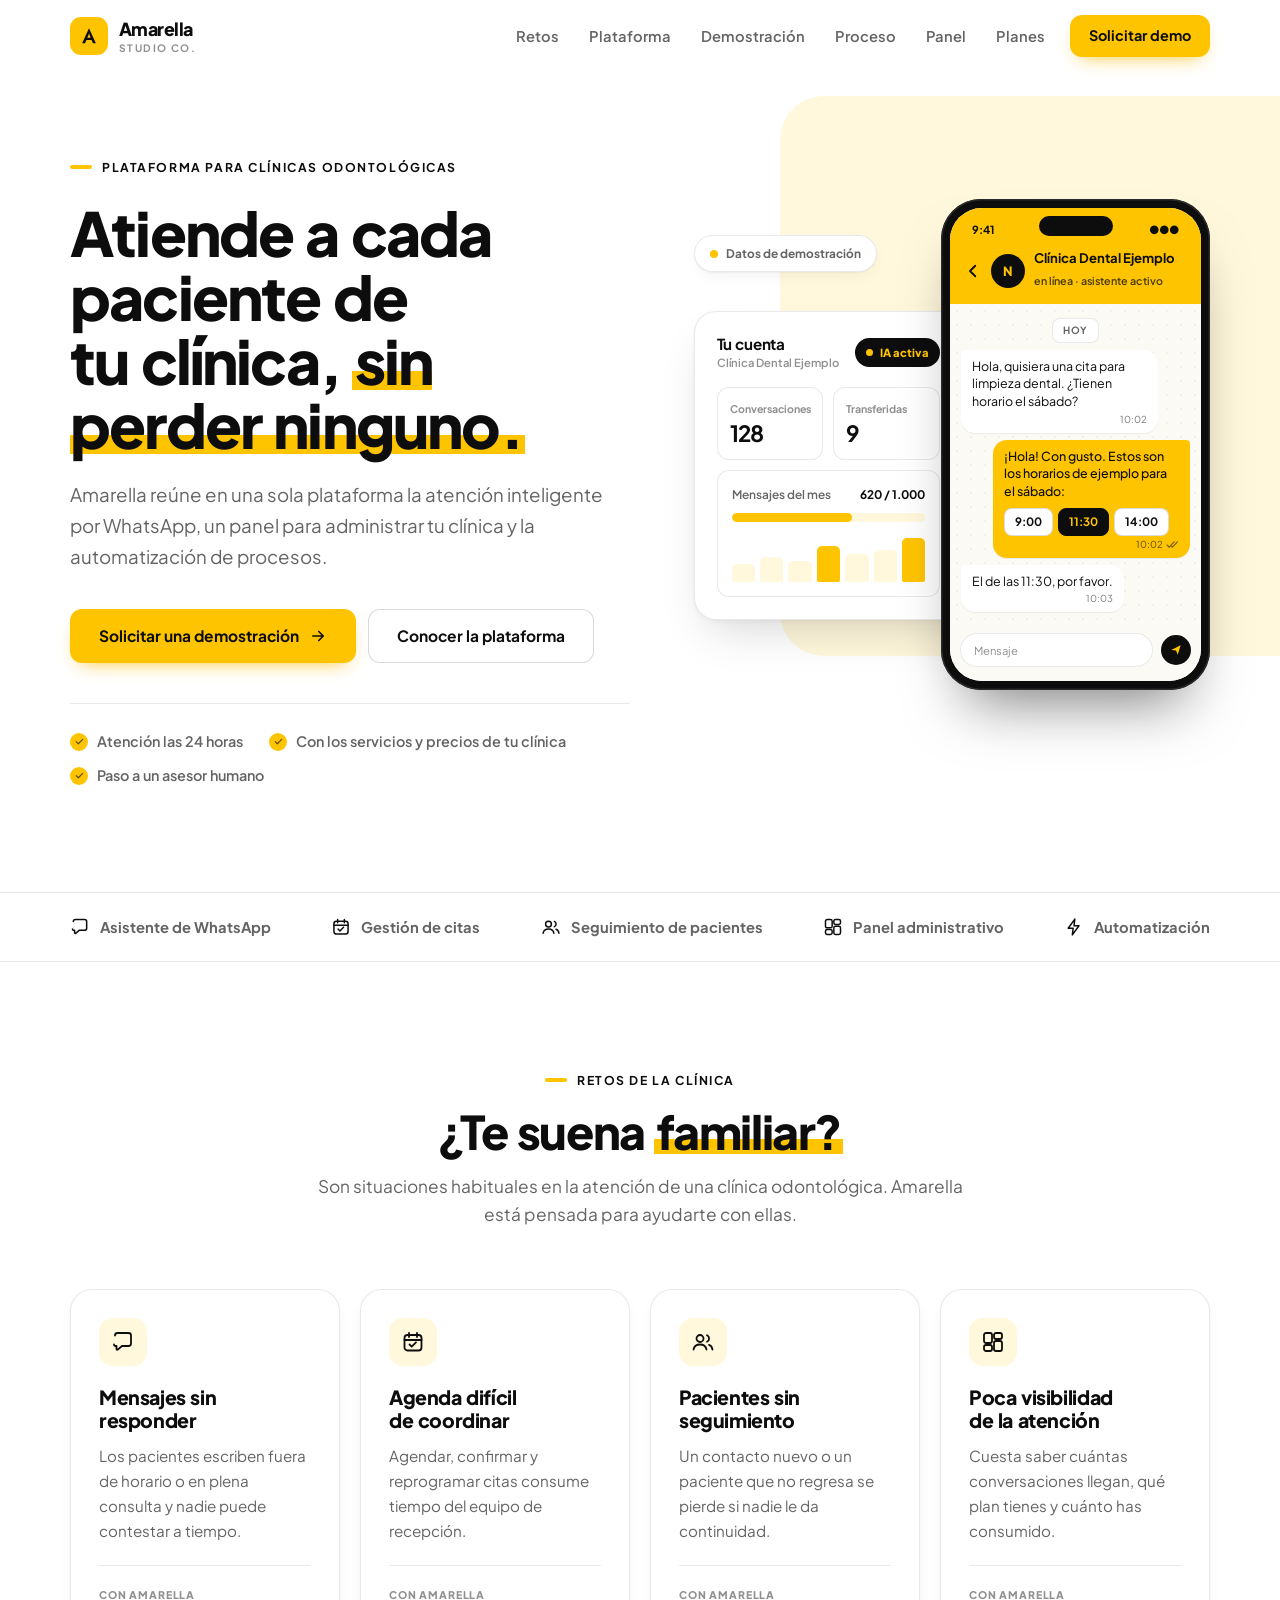
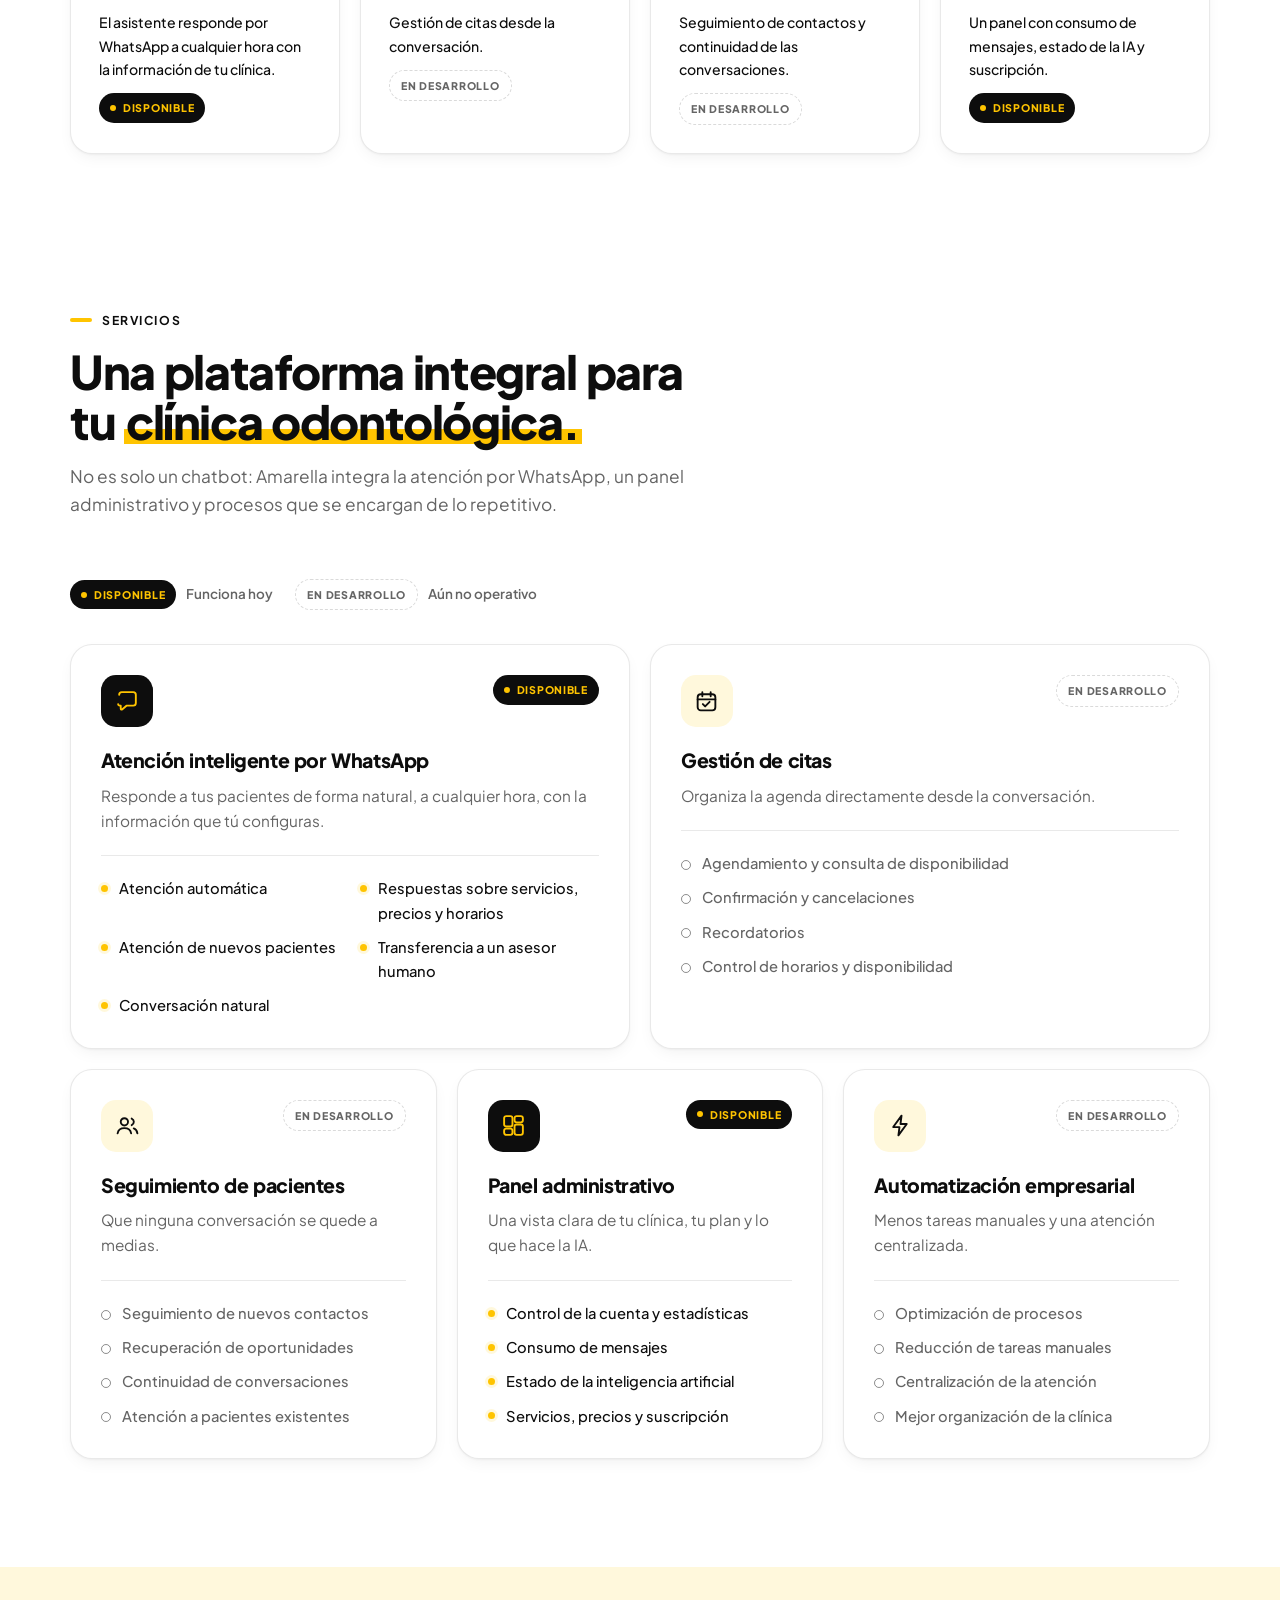
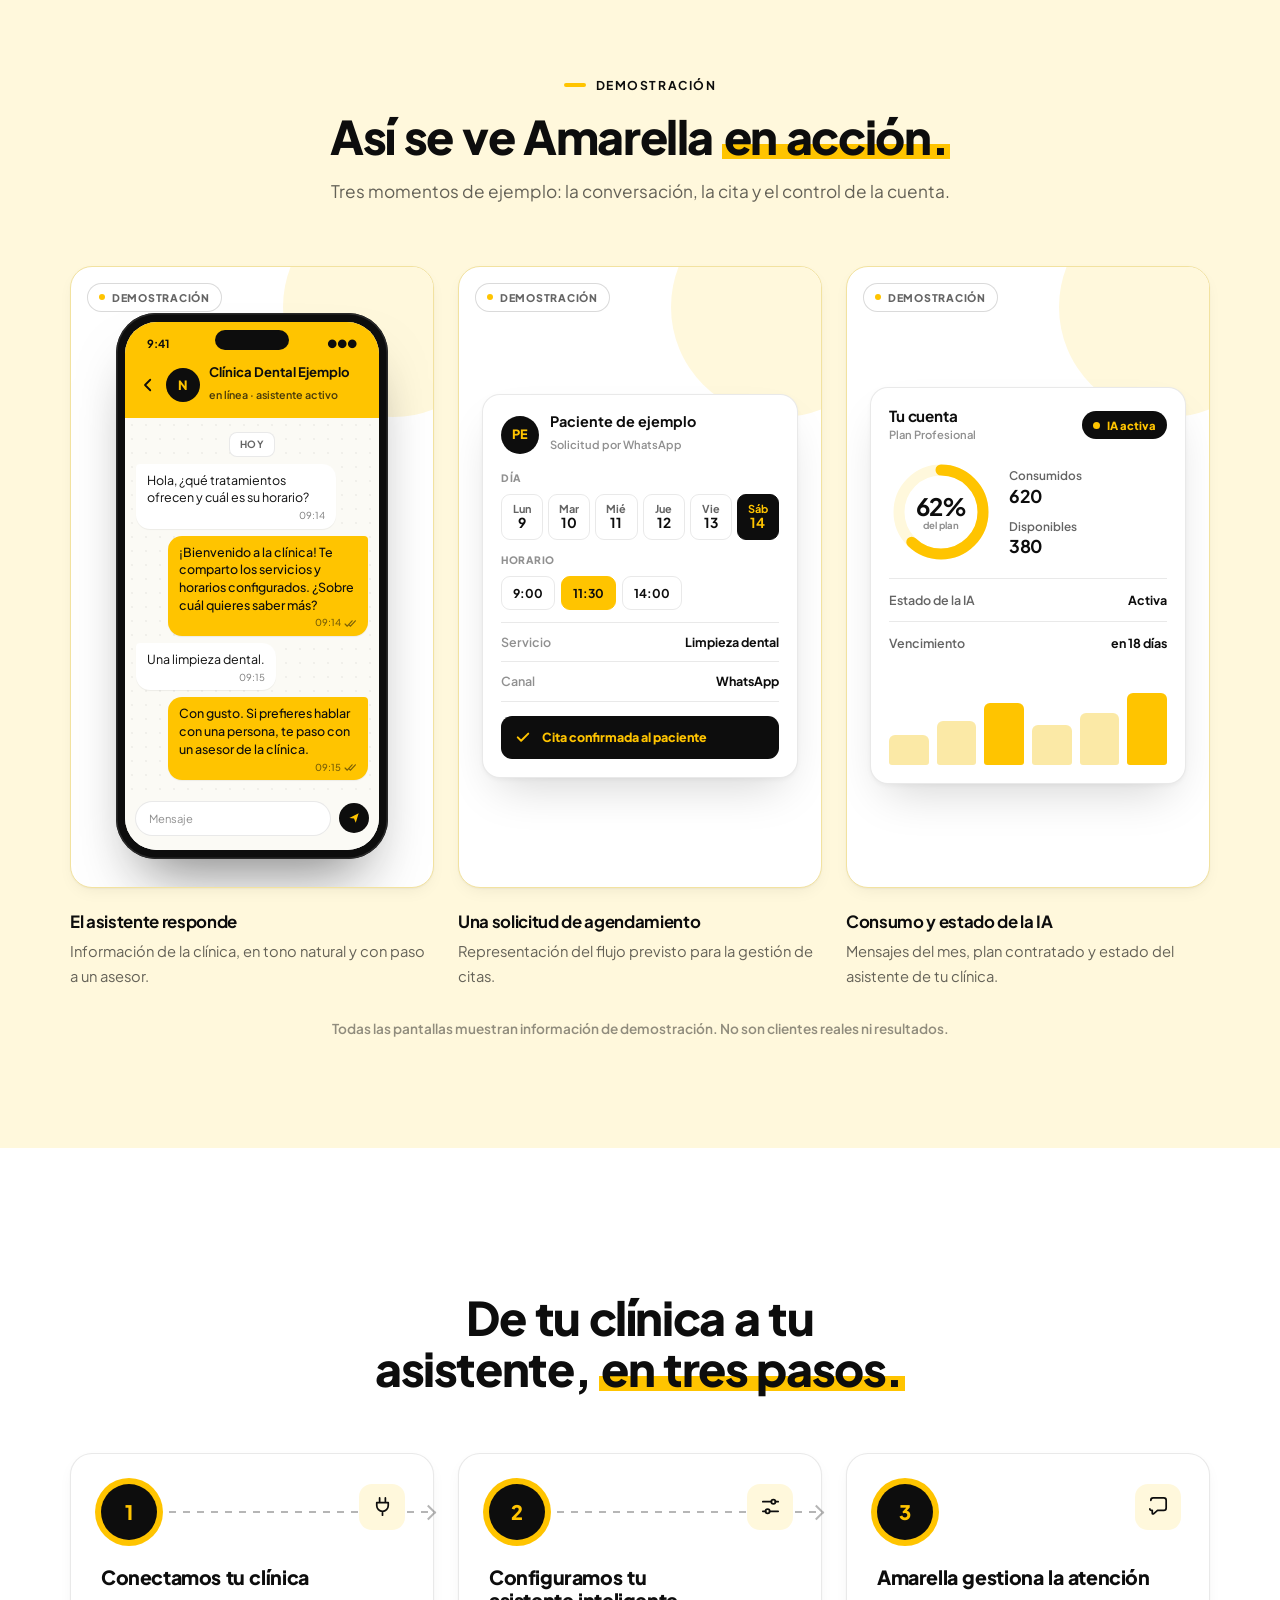
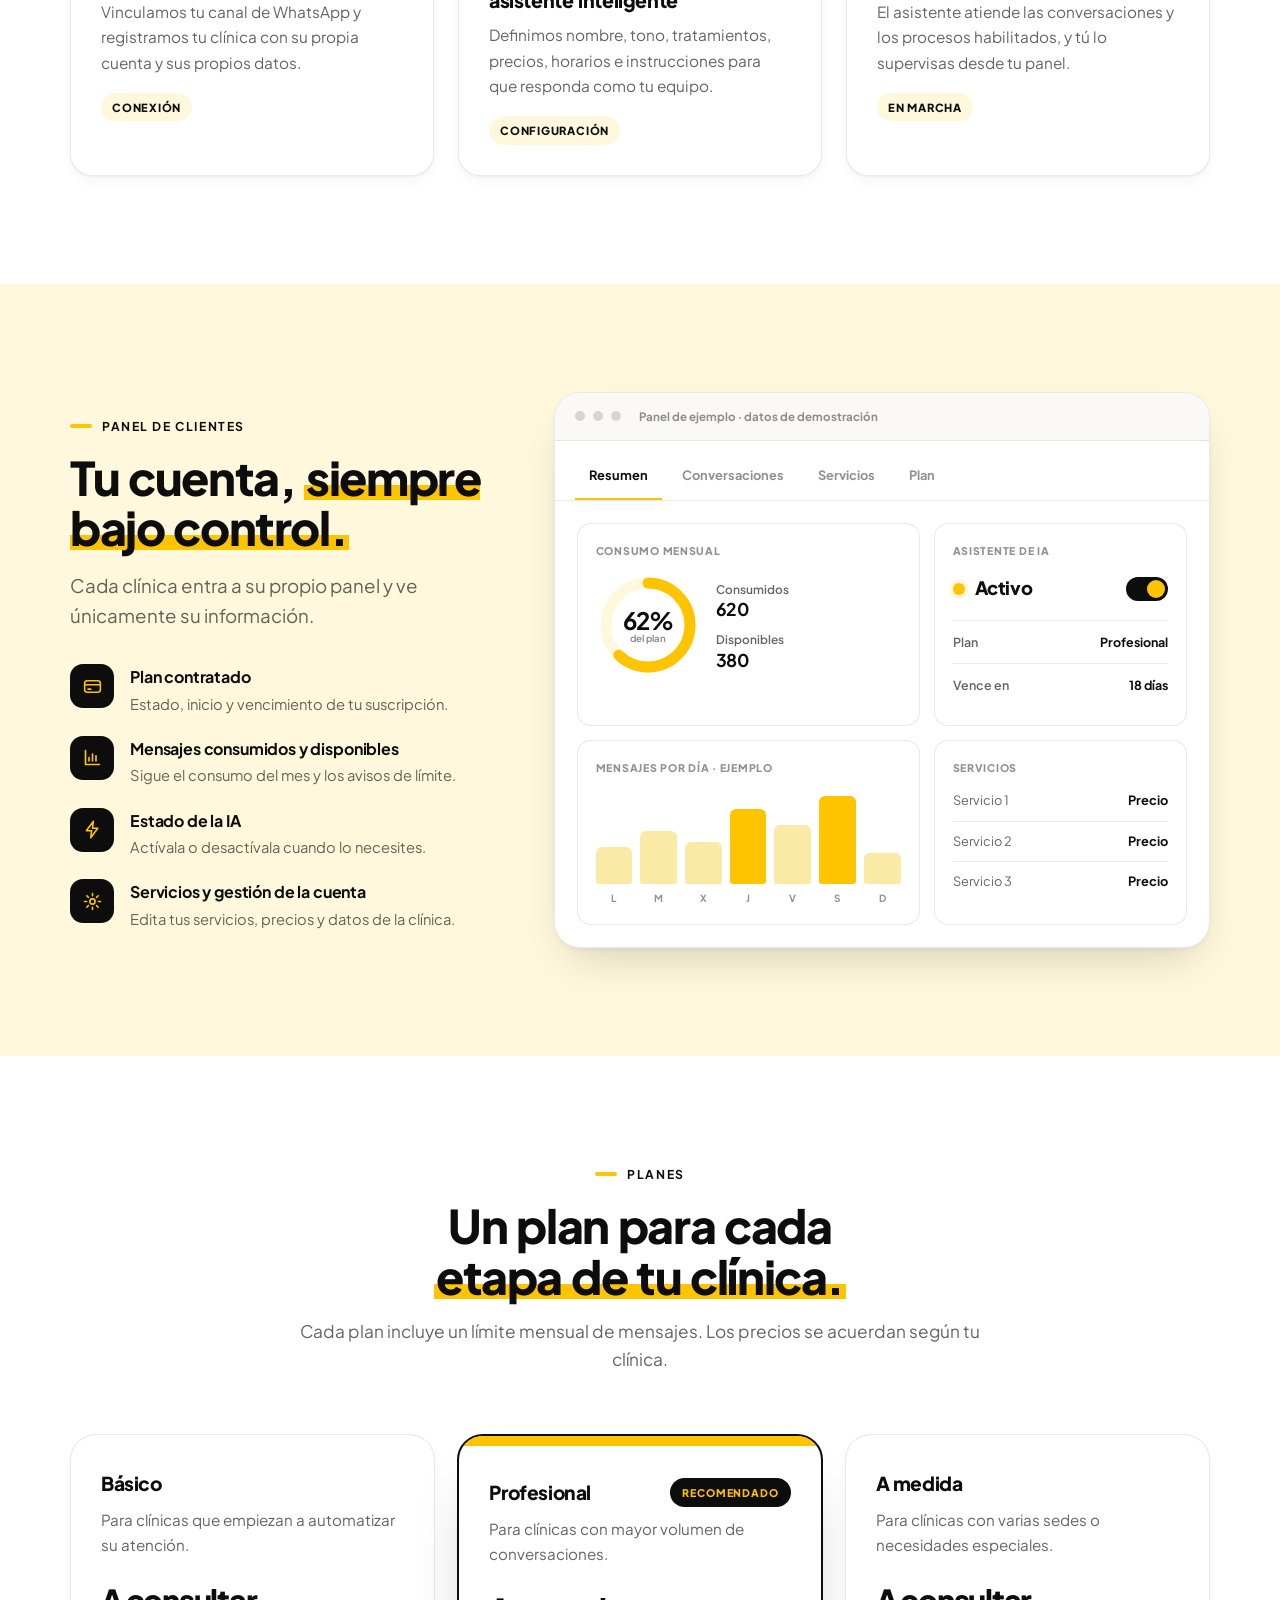
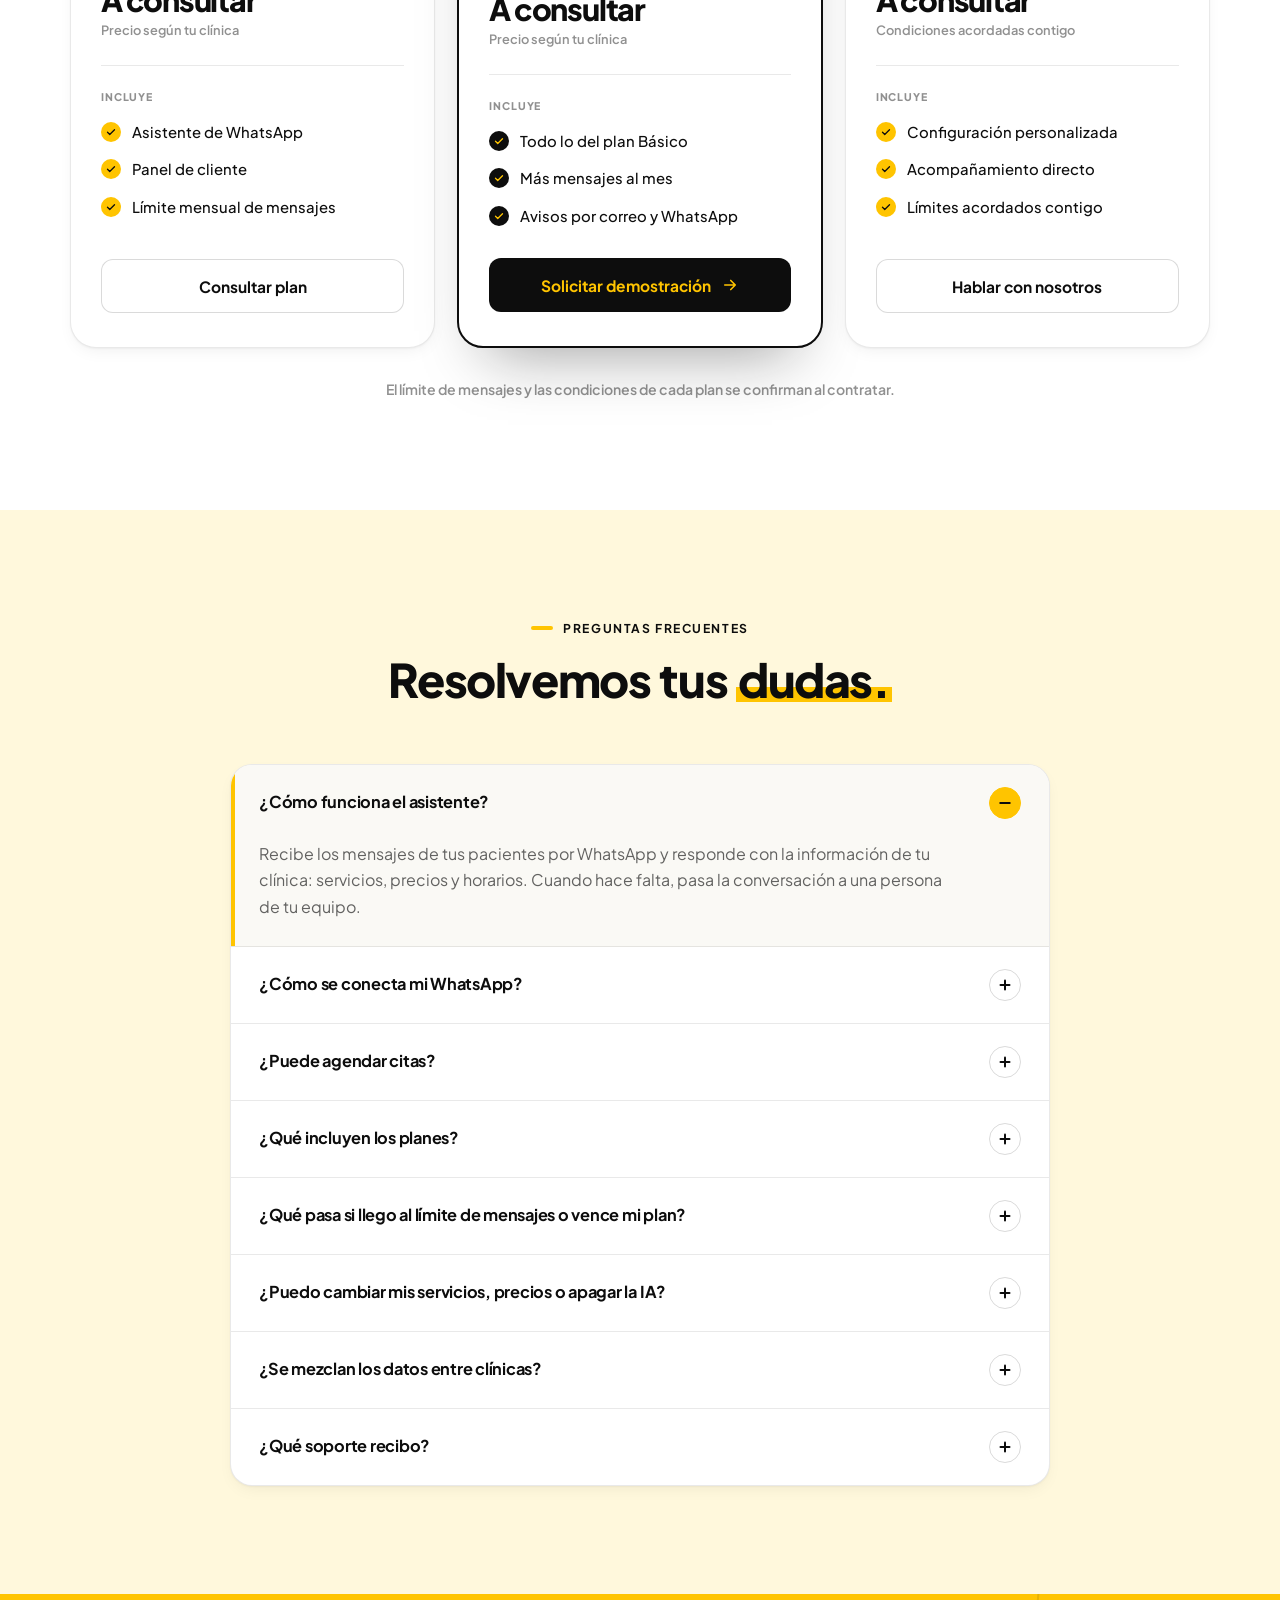
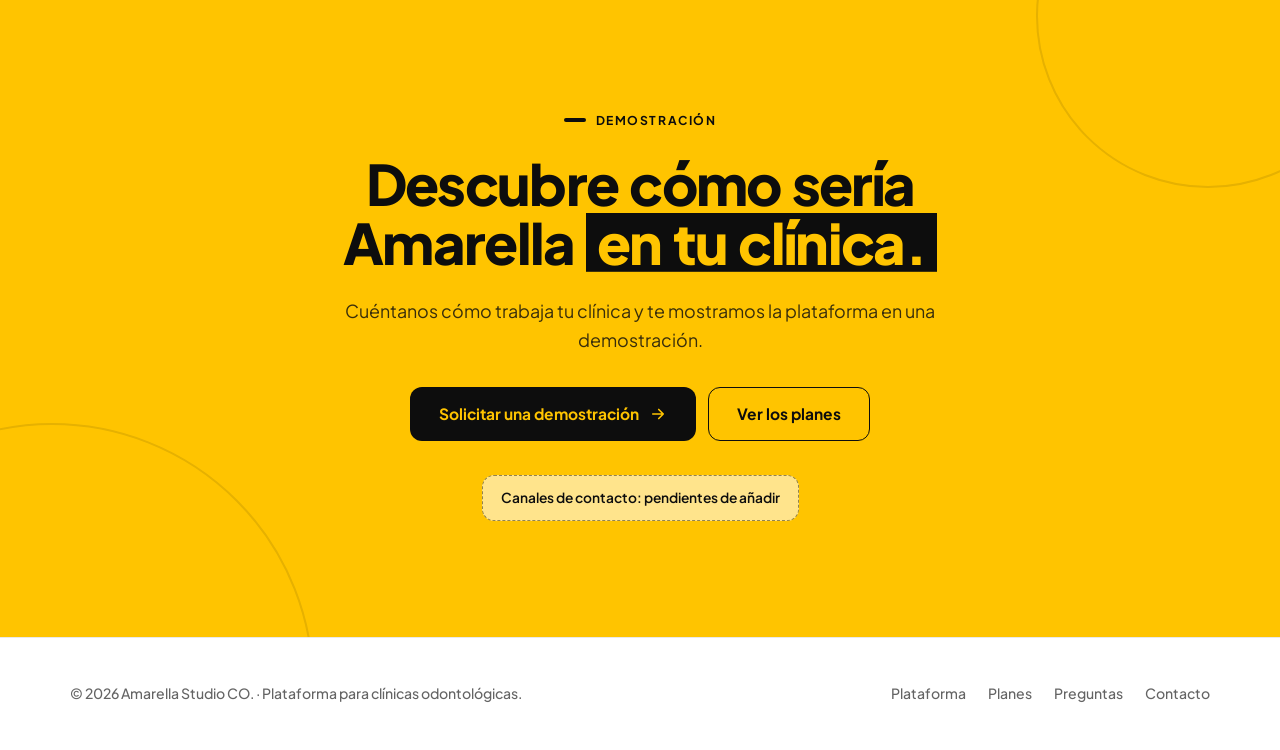
==== commit 1f6e05bb: "Aplicar dirección comercial: enfoque en clínicas odontológicas, sección de retos y CTA de demostraci" ====
--- a/web/premium/index.html
+++ b/web/premium/index.html
@@ -3,8 +3,8 @@
 <head>
 <meta charset="utf-8">
 <meta name="viewport" content="width=device-width, initial-scale=1, viewport-fit=cover">
-<title>Amarella Studio CO. | Asistente de WhatsApp con IA</title>
-<meta name="description" content="Amarella Studio CO. crea asistentes de inteligencia artificial para WhatsApp: atención automática, gestión de citas y un panel para controlar tu negocio.">
+<title>Amarella Studio CO. | Plataforma para clínicas odontológicas</title>
+<meta name="description" content="Amarella Studio CO. es una plataforma tecnológica para clínicas odontológicas: atención inteligente por WhatsApp, panel administrativo y automatización de procesos.">
 <link rel="preconnect" href="https://fonts.googleapis.com">
 <link rel="preconnect" href="https://fonts.gstatic.com" crossorigin>
 <link href="https://fonts.googleapis.com/css2?family=Plus+Jakarta+Sans:wght@400;500;600;700;800&display=swap" rel="stylesheet">
@@ -145,6 +145,18 @@
 .strip span{display:inline-flex;align-items:center;gap:10px}
 .strip svg{width:20px;height:20px;color:var(--ink)}
 
+/* retos */
+.pb{display:grid;grid-template-columns:repeat(4,1fr);gap:20px}
+.pbc{background:var(--white);border:1px solid var(--line);border-radius:var(--r-lg);padding:28px;box-shadow:var(--sh-1);display:flex;flex-direction:column;transition:transform .35s var(--ease),box-shadow .35s var(--ease),border-color .3s;min-width:0}
+.pbc:hover{transform:translateY(-4px);box-shadow:var(--sh-2);border-color:var(--ink)}
+.pbn{width:48px;height:48px;border-radius:14px;background:var(--y-tint);display:grid;place-items:center;margin-bottom:20px}
+.pbn svg{width:24px;height:24px}
+.pbc p{color:var(--mute);margin-top:10px;font-size:.95rem}
+.fix{margin-top:auto;padding-top:20px;display:grid;gap:8px;font-size:.88rem;font-weight:500;border-top:1px solid var(--line);margin-top:22px}
+.fix b{font-size:.66rem;font-weight:800;letter-spacing:.08em;text-transform:uppercase;color:var(--soft)}
+.fix .st{justify-self:start;margin-top:4px}
+.channels{display:flex;flex-wrap:wrap;gap:12px;justify-content:center}
+#problemas{padding-bottom:48px}
 /* servicios */
 .svc{display:grid;grid-template-columns:repeat(12,1fr);gap:20px}
 .card{background:var(--white);border:1px solid var(--line);border-radius:var(--r-lg);padding:30px;box-shadow:var(--sh-1);transition:transform .35s var(--ease),box-shadow .35s var(--ease),border-color .3s;min-width:0;position:relative;display:flex;flex-direction:column}
@@ -339,6 +351,7 @@
   .hero{padding-top:130px}.hero::before{display:none}
   .hero h1{max-width:18ch}
   .stage{min-height:490px;max-width:600px;width:100%;margin-inline:auto}
+  .pb{grid-template-columns:repeat(2,1fr)}
   .svc{grid-template-columns:repeat(2,1fr)}
   .c-a,.c-b,.c-c,.c-d,.c-e{grid-column:auto}
   .c-e{grid-column:1/-1}
@@ -383,6 +396,7 @@
   .num{width:46px;height:46px;font-size:1.05rem;box-shadow:0 0 0 5px var(--y)}
   .step .sico{width:40px;height:40px;top:22px;right:18px}.step .sico svg{width:20px;height:20px}
   .steps::before{left:43px;top:46px;bottom:46px}
+  .pb{grid-template-columns:1fr}
   .svc{grid-template-columns:1fr}
   .c-a ul{grid-template-columns:1fr}
   .demo{grid-template-columns:1fr}
@@ -444,13 +458,13 @@
       <span>Amarella<small>Studio CO.</small></span>
     </a>
     <nav class="menu" id="menu" aria-label="Principal">
-      <a href="#servicios">Servicios</a>
+      <a href="#problemas">Retos</a>
+      <a href="#servicios">Plataforma</a>
       <a href="#demo">Demostración</a>
       <a href="#proceso">Proceso</a>
       <a href="#panel">Panel</a>
       <a href="#planes">Planes</a>
-      <a href="#faq">Preguntas</a>
-      <a class="btn btn-y btn-sm" href="#contacto">Contactar</a>
+      <a class="btn btn-y btn-sm" href="#contacto" data-cta>Solicitar demo</a>
     </nav>
     <button class="burger" id="burger" aria-label="Abrir menú" aria-expanded="false" aria-controls="menu"><span></span></button>
   </div>
@@ -461,23 +475,23 @@
 <section class="hero" id="inicio">
   <div class="wrap">
     <div>
-      <span class="eyebrow rv">Asistentes de IA para WhatsApp</span>
-      <h1 class="rv" style="--d:.08s">Atiende a cada cliente por WhatsApp, <span class="hl">sin perder ninguno.</span></h1>
-      <p class="lead rv" style="--d:.16s">Amarella Studio CO. crea un asistente inteligente que responde por tu negocio, gestiona la conversación y te entrega un panel para controlarlo todo.</p>
+      <span class="eyebrow rv">Plataforma para clínicas odontológicas</span>
+      <h1 class="rv" style="--d:.08s">Atiende a cada paciente de tu clínica, <span class="hl">sin perder ninguno.</span></h1>
+      <p class="lead rv" style="--d:.16s">Amarella reúne en una sola plataforma la atención inteligente por WhatsApp, un panel para administrar tu clínica y la automatización de procesos.</p>
       <div class="actions rv" style="--d:.24s">
-        <a class="btn btn-y" href="#servicios">Conocer los servicios <svg><use href="#i-arrow"/></svg></a>
-        <a class="btn btn-o" href="#contacto">Contactar</a>
+        <a class="btn btn-y" href="#contacto" data-cta>Solicitar una demostración <svg><use href="#i-arrow"/></svg></a>
+        <a class="btn btn-o" href="#servicios">Conocer la plataforma</a>
       </div>
       <div class="trust rv" style="--d:.32s">
         <span><i><svg><use href="#i-check"/></svg></i>Atención las 24 horas</span>
-        <span><i><svg><use href="#i-check"/></svg></i>Con tus servicios y precios</span>
+        <span><i><svg><use href="#i-check"/></svg></i>Con los servicios y precios de tu clínica</span>
         <span><i><svg><use href="#i-check"/></svg></i>Paso a un asesor humano</span>
       </div>
     </div>
 
     <div class="stage rv" style="--d:.2s" role="img" aria-label="Ejemplo de conversación de WhatsApp y panel de control, con datos de demostración">
       <div class="dash">
-        <div class="dh"><div><b>Tu cuenta</b><small>Negocio de ejemplo</small></div><span class="pill">IA activa</span></div>
+        <div class="dh"><div><b>Tu cuenta</b><small>Clínica Dental Ejemplo</small></div><span class="pill">IA activa</span></div>
         <div class="kpis">
           <div class="kpi"><small>Conversaciones</small><strong>128</strong></div>
           <div class="kpi"><small>Transferidas</small><strong>9</strong></div>
@@ -491,11 +505,11 @@
       <div class="phone">
         <div class="phone-shell"><div class="wa">
             <div class="wa-status"><span>9:41</span><span aria-hidden="true">●●●</span></div>
-            <div class="wa-top"><svg><use href="#i-back"/></svg><span class="wa-av">N</span><div><b>Negocio de ejemplo</b><small>en línea · asistente activo</small></div></div>
+            <div class="wa-top"><svg><use href="#i-back"/></svg><span class="wa-av">N</span><div><b>Clínica Dental Ejemplo</b><small>en línea · asistente activo</small></div></div>
             <div class="wa-body">
               <span class="wa-chip">Hoy</span>
-              <div class="bub c">Hola, ¿tienen horario para el sábado?<time>10:02</time></div>
-              <div class="bub a">¡Hola! Sí, el sábado tenemos estos horarios disponibles:<div class="slots"><span>9:00</span><span class="on">11:30</span><span>14:00</span></div><time>10:02 <svg><use href="#i-ticks"/></svg></time></div>
+              <div class="bub c">Hola, quisiera una cita para limpieza dental. ¿Tienen horario el sábado?<time>10:02</time></div>
+              <div class="bub a">¡Hola! Con gusto. Estos son los horarios de ejemplo para el sábado:<div class="slots"><span>9:00</span><span class="on">11:30</span><span>14:00</span></div><time>10:02 <svg><use href="#i-ticks"/></svg></time></div>
               <div class="bub c">El de las 11:30, por favor.<time>10:03</time></div>
             </div>
             <div class="wa-input"><span>Mensaje</span><i><svg><use href="#i-send"/></svg></i></div>
@@ -510,27 +524,44 @@
   <div class="wrap">
     <span><svg><use href="#i-chat"/></svg>Asistente de WhatsApp</span>
     <span><svg><use href="#i-cal"/></svg>Gestión de citas</span>
-    <span><svg><use href="#i-users"/></svg>Seguimiento de clientes</span>
-    <span><svg><use href="#i-dash"/></svg>Panel de administración</span>
+    <span><svg><use href="#i-users"/></svg>Seguimiento de pacientes</span>
+    <span><svg><use href="#i-dash"/></svg>Panel administrativo</span>
     <span><svg><use href="#i-bolt"/></svg>Automatización</span>
   </div>
 </div>
+
+<!-- PROBLEMAS -->
+<section id="problemas">
+  <div class="wrap">
+    <div class="sec-head center">
+      <span class="eyebrow rv">Retos de la clínica</span>
+      <h2 class="rv" style="--d:.06s">¿Te suena <span class="hl">familiar?</span></h2>
+      <p class="rv" style="--d:.12s">Son situaciones habituales en la atención de una clínica odontológica. Amarella está pensada para ayudarte con ellas.</p>
+    </div>
+    <div class="pb">
+      <article class="pbc rv"><span class="pbn"><svg><use href="#i-chat"/></svg></span><h3>Mensajes sin responder</h3><p>Los pacientes escriben fuera de horario o en plena consulta y nadie puede contestar a tiempo.</p><div class="fix"><b>Con Amarella</b>El asistente responde por WhatsApp a cualquier hora con la información de tu clínica.<span class="st st-on">Disponible</span></div></article>
+      <article class="pbc rv" style="--d:.08s"><span class="pbn"><svg><use href="#i-cal"/></svg></span><h3>Agenda difícil de coordinar</h3><p>Agendar, confirmar y reprogramar citas consume tiempo del equipo de recepción.</p><div class="fix"><b>Con Amarella</b>Gestión de citas desde la conversación.<span class="st st-dev">En desarrollo</span></div></article>
+      <article class="pbc rv" style="--d:.16s"><span class="pbn"><svg><use href="#i-users"/></svg></span><h3>Pacientes sin seguimiento</h3><p>Un contacto nuevo o un paciente que no regresa se pierde si nadie le da continuidad.</p><div class="fix"><b>Con Amarella</b>Seguimiento de contactos y continuidad de las conversaciones.<span class="st st-dev">En desarrollo</span></div></article>
+      <article class="pbc rv" style="--d:.24s"><span class="pbn"><svg><use href="#i-dash"/></svg></span><h3>Poca visibilidad de la atención</h3><p>Cuesta saber cuántas conversaciones llegan, qué plan tienes y cuánto has consumido.</p><div class="fix"><b>Con Amarella</b>Un panel con consumo de mensajes, estado de la IA y suscripción.<span class="st st-on">Disponible</span></div></article>
+    </div>
+  </div>
+</section>
 
 <!-- SERVICIOS -->
 <section id="servicios">
   <div class="wrap">
     <div class="sec-head">
       <span class="eyebrow rv">Servicios</span>
-      <h2 class="rv" style="--d:.06s">Todo lo que tu negocio necesita para <span class="hl">atender mejor.</span></h2>
-      <p class="rv" style="--d:.12s">Un asistente que conoce tu negocio, un panel para controlarlo y procesos que se encargan de lo repetitivo.</p>
+      <h2 class="rv" style="--d:.06s">Una plataforma integral para tu <span class="hl">clínica odontológica.</span></h2>
+      <p class="rv" style="--d:.12s">No es solo un chatbot: Amarella integra la atención por WhatsApp, un panel administrativo y procesos que se encargan de lo repetitivo.</p>
     </div>
     <div class="legend rv"><span class="lg"><span class="st st-on">Disponible</span>Funciona hoy</span><span class="lg"><span class="st st-dev">En desarrollo</span>Aún no operativo</span></div>
     <div class="svc">
       <article class="card c-a rv">
         <div class="card-h"><div class="ico"><svg><use href="#i-chat"/></svg></div><span class="st st-on">Disponible</span></div>
-        <h3>Asistente inteligente de WhatsApp</h3>
-        <p>Responde a tus clientes de forma natural, a cualquier hora, con la información que tú configuras.</p>
-        <ul><li>Atención automática</li><li>Respuestas sobre servicios, precios y horarios</li><li>Atención de nuevos clientes</li><li>Transferencia a un asesor humano</li><li>Conversación natural</li></ul>
+        <h3>Atención inteligente por WhatsApp</h3>
+        <p>Responde a tus pacientes de forma natural, a cualquier hora, con la información que tú configuras.</p>
+        <ul><li>Atención automática</li><li>Respuestas sobre servicios, precios y horarios</li><li>Atención de nuevos pacientes</li><li>Transferencia a un asesor humano</li><li>Conversación natural</li></ul>
       </article>
       <article class="card c-b dev rv" style="--d:0.08s">
         <div class="card-h"><div class="ico"><svg><use href="#i-cal"/></svg></div><span class="st st-dev">En desarrollo</span></div>
@@ -540,21 +571,21 @@
       </article>
       <article class="card c-c dev rv">
         <div class="card-h"><div class="ico"><svg><use href="#i-users"/></svg></div><span class="st st-dev">En desarrollo</span></div>
-        <h3>Seguimiento de clientes</h3>
+        <h3>Seguimiento de pacientes</h3>
         <p>Que ninguna conversación se quede a medias.</p>
-        <ul><li>Seguimiento de nuevos contactos</li><li>Recuperación de oportunidades</li><li>Continuidad de conversaciones</li><li>Atención a clientes existentes</li></ul>
+        <ul><li>Seguimiento de nuevos contactos</li><li>Recuperación de oportunidades</li><li>Continuidad de conversaciones</li><li>Atención a pacientes existentes</li></ul>
       </article>
       <article class="card c-d rv" style="--d:0.08s">
         <div class="card-h"><div class="ico"><svg><use href="#i-dash"/></svg></div><span class="st st-on">Disponible</span></div>
-        <h3>Panel de administración</h3>
-        <p>Una vista clara de tu cuenta y de lo que hace la IA.</p>
+        <h3>Panel administrativo</h3>
+        <p>Una vista clara de tu clínica, tu plan y lo que hace la IA.</p>
         <ul><li>Control de la cuenta y estadísticas</li><li>Consumo de mensajes</li><li>Estado de la inteligencia artificial</li><li>Servicios, precios y suscripción</li></ul>
       </article>
       <article class="card c-e dev rv" style="--d:0.16s">
         <div class="card-h"><div class="ico"><svg><use href="#i-bolt"/></svg></div><span class="st st-dev">En desarrollo</span></div>
         <h3>Automatización empresarial</h3>
         <p>Menos tareas manuales y una atención centralizada.</p>
-        <ul><li>Optimización de procesos</li><li>Reducción de tareas manuales</li><li>Centralización de la atención</li><li>Mejor organización del negocio</li></ul>
+        <ul><li>Optimización de procesos</li><li>Reducción de tareas manuales</li><li>Centralización de la atención</li><li>Mejor organización de la clínica</li></ul>
       </article>
     </div>
   </div>
@@ -574,30 +605,30 @@
           <div class="mini">
           <div class="phone-shell"><div class="wa">
             <div class="wa-status"><span>9:41</span><span aria-hidden="true">●●●</span></div>
-            <div class="wa-top"><svg><use href="#i-back"/></svg><span class="wa-av">N</span><div><b>Negocio de ejemplo</b><small>en línea · asistente activo</small></div></div>
+            <div class="wa-top"><svg><use href="#i-back"/></svg><span class="wa-av">N</span><div><b>Clínica Dental Ejemplo</b><small>en línea · asistente activo</small></div></div>
             <div class="wa-body">
               <span class="wa-chip">Hoy</span>
-              <div class="bub c">Hola, quisiera saber qué servicios ofrecen y sus horarios.<time>09:14</time></div>
-              <div class="bub a">¡Bienvenido! Atendemos de lunes a sábado. Te comparto los servicios y sus precios. ¿Cuál te interesa?<time>09:14 <svg><use href="#i-ticks"/></svg></time></div>
-              <div class="bub c">El servicio 2.<time>09:15</time></div>
-              <div class="bub a">Perfecto. Si prefieres hablar con una persona, te paso con un asesor.<time>09:15 <svg><use href="#i-ticks"/></svg></time></div>
+              <div class="bub c">Hola, ¿qué tratamientos ofrecen y cuál es su horario?<time>09:14</time></div>
+              <div class="bub a">¡Bienvenido a la clínica! Te comparto los servicios y horarios configurados. ¿Sobre cuál quieres saber más?<time>09:14 <svg><use href="#i-ticks"/></svg></time></div>
+              <div class="bub c">Una limpieza dental.<time>09:15</time></div>
+              <div class="bub a">Con gusto. Si prefieres hablar con una persona, te paso con un asesor de la clínica.<time>09:15 <svg><use href="#i-ticks"/></svg></time></div>
             </div>
             <div class="wa-input"><span>Mensaje</span><i><svg><use href="#i-send"/></svg></i></div>
           </div></div>
           </div>
         </div>
-        <figcaption><b>El asistente responde</b><span>Información del negocio, en tono natural y con paso a un asesor.</span></figcaption>
+        <figcaption><b>El asistente responde</b><span>Información de la clínica, en tono natural y con paso a un asesor.</span></figcaption>
       </figure>
       <figure class="rv" style="--d:.1s">
         <div class="frame"><span class="demo-badge">Demostración</span>
           <div class="appt">
-            <div class="ap-h"><span class="wa-av">NE</span><div><b>Nombre de ejemplo</b><small>Solicitud por WhatsApp</small></div></div>
+            <div class="ap-h"><span class="wa-av">PE</span><div><b>Paciente de ejemplo</b><small>Solicitud por WhatsApp</small></div></div>
             <div class="ap-lbl">Día</div>
             <div class="days"><span>Lun<b>9</b></span><span>Mar<b>10</b></span><span>Mié<b>11</b></span><span>Jue<b>12</b></span><span>Vie<b>13</b></span><span class="on">Sáb<b>14</b></span></div>
             <div class="ap-lbl">Horario</div>
             <div class="ap-slots"><span>9:00</span><span class="on">11:30</span><span>14:00</span></div>
-            <div class="ap-rows"><div><span>Servicio</span><b>Servicio de ejemplo</b></div><div><span>Canal</span><b>WhatsApp</b></div></div>
-            <div class="ok"><svg><use href="#i-check"/></svg>Cita confirmada al cliente</div>
+            <div class="ap-rows"><div><span>Servicio</span><b>Limpieza dental</b></div><div><span>Canal</span><b>WhatsApp</b></div></div>
+            <div class="ok"><svg><use href="#i-check"/></svg>Cita confirmada al paciente</div>
           </div>
         </div>
         <figcaption><b>Una solicitud de agendamiento</b><span>Representación del flujo previsto para la gestión de citas.</span></figcaption>
@@ -615,7 +646,7 @@
             <div class="bars" style="height:86px;margin-top:14px" aria-hidden="true"><div><i style="height:30px"></i></div><div><i style="height:44px"></i></div><div><i class="h" style="height:62px"></i></div><div><i style="height:40px"></i></div><div><i style="height:52px"></i></div><div><i class="h" style="height:72px"></i></div></div>
           </div>
         </div>
-        <figcaption><b>Consumo y estado de la IA</b><span>Mensajes del mes, plan contratado y estado del asistente.</span></figcaption>
+        <figcaption><b>Consumo y estado de la IA</b><span>Mensajes del mes, plan contratado y estado del asistente de tu clínica.</span></figcaption>
       </figure>
     </div>
     <p class="demo-note rv">Todas las pantallas muestran información de demostración. No son clientes reales ni resultados.</p>
@@ -627,11 +658,11 @@
   <div class="wrap">
     <div class="sec-head center">
       <span class="eyebrow rv">Cómo funciona</span>
-      <h2 class="rv" style="--d:.06s">De tu negocio a tu asistente, <span class="hl">en tres pasos.</span></h2>
+      <h2 class="rv" style="--d:.06s">De tu clínica a tu asistente, <span class="hl">en tres pasos.</span></h2>
     </div>
     <div class="steps">
-      <div class="step rv"><div class="step-top"><div class="num">1</div><div class="line"></div></div><div class="sico"><svg><use href="#i-plug"/></svg></div><h3>Conectamos tu negocio</h3><p>Vinculamos tu canal de WhatsApp y registramos tu negocio con su propia cuenta y sus propios datos.</p><span class="tagline">Conexión</span></div>
-      <div class="step rv" style="--d:.1s"><div class="step-top"><div class="num">2</div><div class="line"></div></div><div class="sico"><svg><use href="#i-sliders"/></svg></div><h3>Configuramos tu asistente inteligente</h3><p>Definimos nombre, tono, servicios, precios, horarios e instrucciones para que responda como tu equipo.</p><span class="tagline">Configuración</span></div>
+      <div class="step rv"><div class="step-top"><div class="num">1</div><div class="line"></div></div><div class="sico"><svg><use href="#i-plug"/></svg></div><h3>Conectamos tu clínica</h3><p>Vinculamos tu canal de WhatsApp y registramos tu clínica con su propia cuenta y sus propios datos.</p><span class="tagline">Conexión</span></div>
+      <div class="step rv" style="--d:.1s"><div class="step-top"><div class="num">2</div><div class="line"></div></div><div class="sico"><svg><use href="#i-sliders"/></svg></div><h3>Configuramos tu asistente inteligente</h3><p>Definimos nombre, tono, tratamientos, precios, horarios e instrucciones para que responda como tu equipo.</p><span class="tagline">Configuración</span></div>
       <div class="step rv" style="--d:.2s"><div class="step-top"><div class="num">3</div></div><div class="sico"><svg><use href="#i-chat"/></svg></div><h3>Amarella gestiona la atención</h3><p>El asistente atiende las conversaciones y los procesos habilitados, y tú lo supervisas desde tu panel.</p><span class="tagline">En marcha</span></div>
     </div>
   </div>
@@ -643,12 +674,12 @@
     <div>
       <span class="eyebrow rv">Panel de clientes</span>
       <h2 class="rv" style="margin:16px 0 18px;--d:.06s">Tu cuenta, <span class="hl">siempre bajo control.</span></h2>
-      <p class="lead rv" style="--d:.12s">Cada negocio entra a su propio panel y ve únicamente su información.</p>
+      <p class="lead rv" style="--d:.12s">Cada clínica entra a su propio panel y ve únicamente su información.</p>
       <ul class="feat">
         <li class="rv"><span class="ico"><svg><use href="#i-card"/></svg></span><div><b>Plan contratado</b><span>Estado, inicio y vencimiento de tu suscripción.</span></div></li>
         <li class="rv"><span class="ico"><svg><use href="#i-chart"/></svg></span><div><b>Mensajes consumidos y disponibles</b><span>Sigue el consumo del mes y los avisos de límite.</span></div></li>
         <li class="rv"><span class="ico"><svg><use href="#i-bolt"/></svg></span><div><b>Estado de la IA</b><span>Actívala o desactívala cuando lo necesites.</span></div></li>
-        <li class="rv"><span class="ico"><svg><use href="#i-gear"/></svg></span><div><b>Servicios y gestión de la cuenta</b><span>Edita tus servicios, precios y datos del negocio.</span></div></li>
+        <li class="rv"><span class="ico"><svg><use href="#i-gear"/></svg></span><div><b>Servicios y gestión de la cuenta</b><span>Edita tus servicios, precios y datos de la clínica.</span></div></li>
       </ul>
     </div>
     <div class="rv" style="--d:.15s">
@@ -690,29 +721,29 @@
   <div class="wrap">
     <div class="sec-head center">
       <span class="eyebrow rv">Planes</span>
-      <h2 class="rv" style="--d:.06s">Un plan para cada <span class="hl">etapa de tu negocio.</span></h2>
-      <p class="rv" style="--d:.12s">Cada plan incluye un límite mensual de mensajes. Los precios se acuerdan según tu caso.</p>
+      <h2 class="rv" style="--d:.06s">Un plan para cada <span class="hl">etapa de tu clínica.</span></h2>
+      <p class="rv" style="--d:.12s">Cada plan incluye un límite mensual de mensajes. Los precios se acuerdan según tu clínica.</p>
     </div>
     <div class="plans">
       <article class="plan rv">
         <div class="plan-h"><h3>Básico</h3></div>
-        <p class="desc">Para negocios que empiezan a automatizar su atención.</p>
-        <div class="price">A consultar</div><div class="price-n">Precio según tu negocio</div>
+        <p class="desc">Para clínicas que empiezan a automatizar su atención.</p>
+        <div class="price">A consultar</div><div class="price-n">Precio según tu clínica</div>
         <div class="incl">Incluye</div>
         <ul><li><svg><use href="#i-check"/></svg>Asistente de WhatsApp</li><li><svg><use href="#i-check"/></svg>Panel de cliente</li><li><svg><use href="#i-check"/></svg>Límite mensual de mensajes</li></ul>
         <a class="btn btn-o" href="#contacto">Consultar plan</a>
       </article>
       <article class="plan rec rv" style="--d:0.1s">
         <div class="plan-h"><h3>Profesional</h3><span class="badge">Recomendado</span></div>
-        <p class="desc">Para negocios con mayor volumen de conversaciones.</p>
-        <div class="price">A consultar</div><div class="price-n">Precio según tu negocio</div>
+        <p class="desc">Para clínicas con mayor volumen de conversaciones.</p>
+        <div class="price">A consultar</div><div class="price-n">Precio según tu clínica</div>
         <div class="incl">Incluye</div>
         <ul><li><svg><use href="#i-check"/></svg>Todo lo del plan Básico</li><li><svg><use href="#i-check"/></svg>Más mensajes al mes</li><li><svg><use href="#i-check"/></svg>Avisos por correo y WhatsApp</li></ul>
-        <a class="btn btn-k" href="#contacto">Solicitar demo <svg><use href="#i-arrow"/></svg></a>
+        <a class="btn btn-k" href="#contacto" data-cta>Solicitar demostración <svg><use href="#i-arrow"/></svg></a>
       </article>
       <article class="plan rv" style="--d:0.2s">
         <div class="plan-h"><h3>A medida</h3></div>
-        <p class="desc">Para varias sedes o necesidades especiales.</p>
+        <p class="desc">Para clínicas con varias sedes o necesidades especiales.</p>
         <div class="price">A consultar</div><div class="price-n">Condiciones acordadas contigo</div>
         <div class="incl">Incluye</div>
         <ul><li><svg><use href="#i-check"/></svg>Configuración personalizada</li><li><svg><use href="#i-check"/></svg>Acompañamiento directo</li><li><svg><use href="#i-check"/></svg>Límites acordados contigo</li></ul>
@@ -731,13 +762,13 @@
       <h2 class="rv" style="--d:.06s">Resolvemos tus <span class="hl">dudas.</span></h2>
     </div>
     <div class="faq rv" id="faqList">
-      <div class="qa open"><button aria-expanded="true"><span>¿Cómo funciona el asistente?</span><i class="pm"></i></button><div class="body"><div><p>Recibe los mensajes de tus clientes por WhatsApp y responde con la información de tu negocio: servicios, precios y horarios. Cuando hace falta, pasa la conversación a una persona de tu equipo.</p></div></div></div>
+      <div class="qa open"><button aria-expanded="true"><span>¿Cómo funciona el asistente?</span><i class="pm"></i></button><div class="body"><div><p>Recibe los mensajes de tus pacientes por WhatsApp y responde con la información de tu clínica: servicios, precios y horarios. Cuando hace falta, pasa la conversación a una persona de tu equipo.</p></div></div></div>
       <div class="qa"><button aria-expanded="false"><span>¿Cómo se conecta mi WhatsApp?</span><i class="pm"></i></button><div class="body"><div><p>Nos encargamos de la conexión durante la configuración inicial. Te indicaremos qué necesitamos de tu parte al contactarnos.</p></div></div></div>
       <div class="qa"><button aria-expanded="false"><span>¿Puede agendar citas?</span><i class="pm"></i></button><div class="body"><div><p>La gestión de citas está en desarrollo. Escríbenos y te contamos el estado actual y qué parte puedes usar hoy.</p></div></div></div>
-      <div class="qa"><button aria-expanded="false"><span>¿Qué incluyen los planes?</span><i class="pm"></i></button><div class="body"><div><p>Cada plan tiene un límite mensual de mensajes y acceso a tu panel. Los precios y condiciones se acuerdan según tu negocio.</p></div></div></div>
+      <div class="qa"><button aria-expanded="false"><span>¿Qué incluyen los planes?</span><i class="pm"></i></button><div class="body"><div><p>Cada plan tiene un límite mensual de mensajes y acceso a tu panel. Los precios y condiciones se acuerdan según tu clínica.</p></div></div></div>
       <div class="qa"><button aria-expanded="false"><span>¿Qué pasa si llego al límite de mensajes o vence mi plan?</span><i class="pm"></i></button><div class="body"><div><p>Recibes avisos antes de que ocurra, por correo y por WhatsApp, para que puedas renovar a tiempo.</p></div></div></div>
-      <div class="qa"><button aria-expanded="false"><span>¿Puedo cambiar mis servicios, precios o apagar la IA?</span><i class="pm"></i></button><div class="body"><div><p>Sí. Desde tu panel puedes editar servicios, precios y horarios, y activar o desactivar el asistente cuando quieras.</p></div></div></div>
-      <div class="qa"><button aria-expanded="false"><span>¿Se mezclan los datos entre negocios?</span><i class="pm"></i></button><div class="body"><div><p>No. Cada negocio tiene su propia cuenta, configuración y conversaciones, separadas de las demás.</p></div></div></div>
+      <div class="qa"><button aria-expanded="false"><span>¿Puedo cambiar mis servicios, precios o apagar la IA?</span><i class="pm"></i></button><div class="body"><div><p>Sí. Desde tu panel puedes editar servicios, precios y horarios de tu clínica, y activar o desactivar el asistente cuando quieras.</p></div></div></div>
+      <div class="qa"><button aria-expanded="false"><span>¿Se mezclan los datos entre clínicas?</span><i class="pm"></i></button><div class="body"><div><p>No. Cada clínica tiene su propia cuenta, configuración y conversaciones, separadas de las demás.</p></div></div></div>
       <div class="qa"><button aria-expanded="false"><span>¿Qué soporte recibo?</span><i class="pm"></i></button><div class="body"><div><p>Te acompañamos en la configuración y en el uso del panel. Los canales y horarios de soporte se confirmarán al contratar.</p></div></div></div>
     </div>
   </div>
@@ -746,23 +777,23 @@
 <!-- CONTACTO -->
 <section class="contact" id="contacto">
   <div class="wrap">
-    <span class="eyebrow">Empecemos</span>
-    <h2>Pon a tu negocio a <em>atender</em> mientras tú te enfocas en crecer.</h2>
-    <p>Cuéntanos cómo trabaja tu negocio y te mostramos cómo sería tu asistente de Amarella.</p>
+    <span class="eyebrow">Demostración</span>
+    <h2>Descubre cómo sería Amarella <em>en tu clínica.</em></h2>
+    <p>Cuéntanos cómo trabaja tu clínica y te mostramos la plataforma en una demostración.</p>
     <div class="actions">
-      <a class="btn btn-k" href="#contacto">Solicitar una demo <svg><use href="#i-arrow"/></svg></a>
+      <a class="btn btn-k" href="#contacto" data-cta="main">Solicitar una demostración <svg><use href="#i-arrow"/></svg></a>
       <a class="btn btn-o" href="#planes">Ver los planes</a>
     </div>
     <!-- PENDIENTE: añadir aquí WhatsApp y correo reales de Amarella Studio CO. -->
-    <div class="pending">Canales de contacto: pendientes de añadir</div>
+    <div class="pending" id="pending">Canales de contacto: pendientes de añadir</div>
   </div>
 </section>
 </main>
 
 <footer>
   <div class="wrap">
-    <span>&copy; <span id="year">2026</span> Amarella Studio CO. Todos los derechos reservados.</span>
-    <nav aria-label="Pie"><a href="#servicios">Servicios</a><a href="#planes">Planes</a><a href="#faq">Preguntas</a><a href="#contacto">Contacto</a></nav>
+    <span>&copy; <span id="year">2026</span> Amarella Studio CO. · Plataforma para clínicas odontológicas.</span>
+    <nav aria-label="Pie"><a href="#servicios">Plataforma</a><a href="#planes">Planes</a><a href="#faq">Preguntas</a><a href="#contacto">Contacto</a></nav>
   </div>
 </footer>
 
@@ -772,6 +803,18 @@
   var reduce=window.matchMedia&&matchMedia('(prefers-reduced-motion: reduce)').matches;
   if(!reduce) root.classList.add('js');
   d.getElementById('year').textContent=new Date().getFullYear();
+
+  /* Canales de contacto reales: completar cuando existan. Mientras estén vacíos, los botones llevan a la sección de contacto. */
+  var CONTACT={whatsapp:'',email:''};
+  (function(){
+    var wa=(CONTACT.whatsapp||'').replace(/\D/g,''), mail=(CONTACT.email||'').trim();
+    var msg='Hola, quisiera solicitar una demostración de Amarella para mi clínica odontológica.';
+    var href=wa?('https://wa.me/'+wa+'?text='+encodeURIComponent(msg)):(mail?('mailto:'+mail+'?subject='+encodeURIComponent('Solicitud de demostración')+'&body='+encodeURIComponent(msg)):'');
+    if(!href) return;
+    d.querySelectorAll('[data-cta]').forEach(function(a){a.setAttribute('href',href);if(href.indexOf('http')===0){a.target='_blank';a.rel='noopener'}});
+    var p=d.getElementById('pending'); if(p){ var t=[]; if(wa)t.push('WhatsApp: +'+wa); if(mail)t.push('Correo: '+mail); p.textContent=t.join('  ·  '); p.style.borderStyle='solid'; }
+  })();
+
 
   var nav=d.getElementById('nav');
   function onScroll(){nav.classList.toggle('scrolled',window.scrollY>8)}
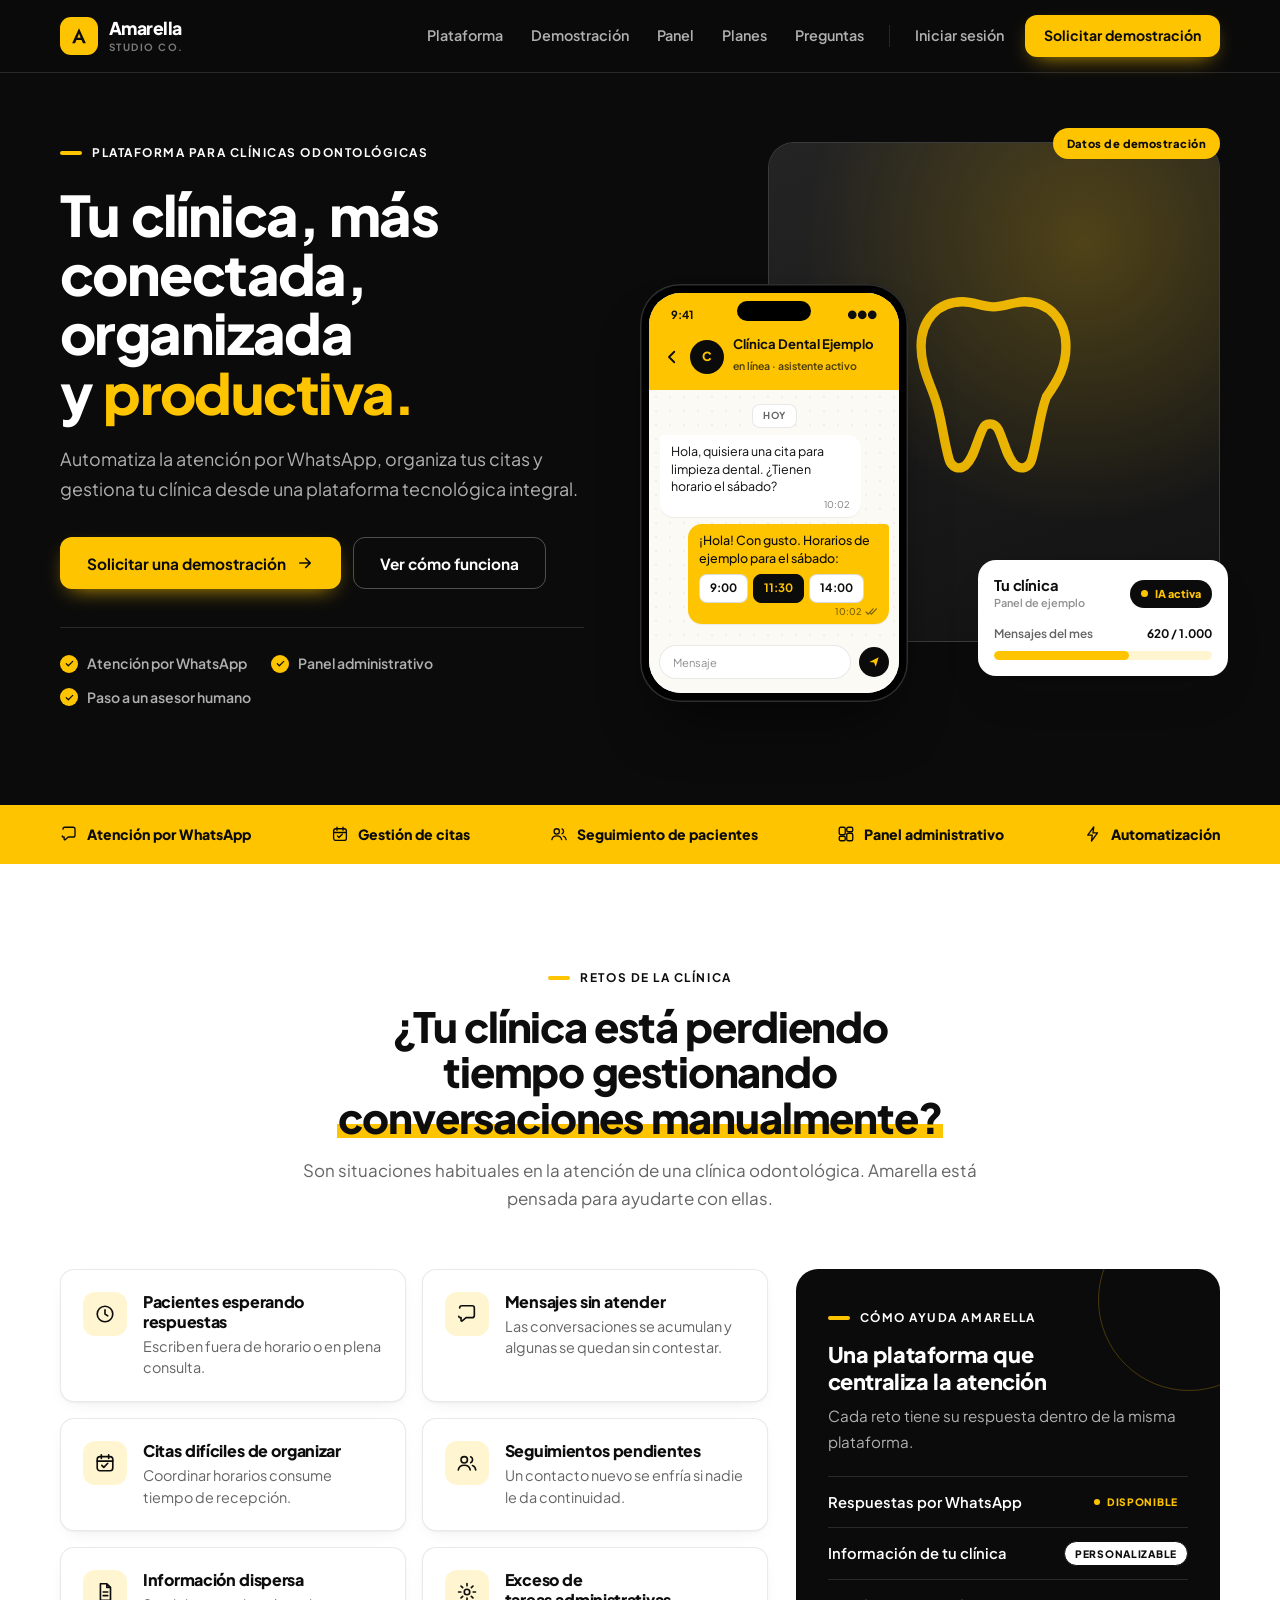
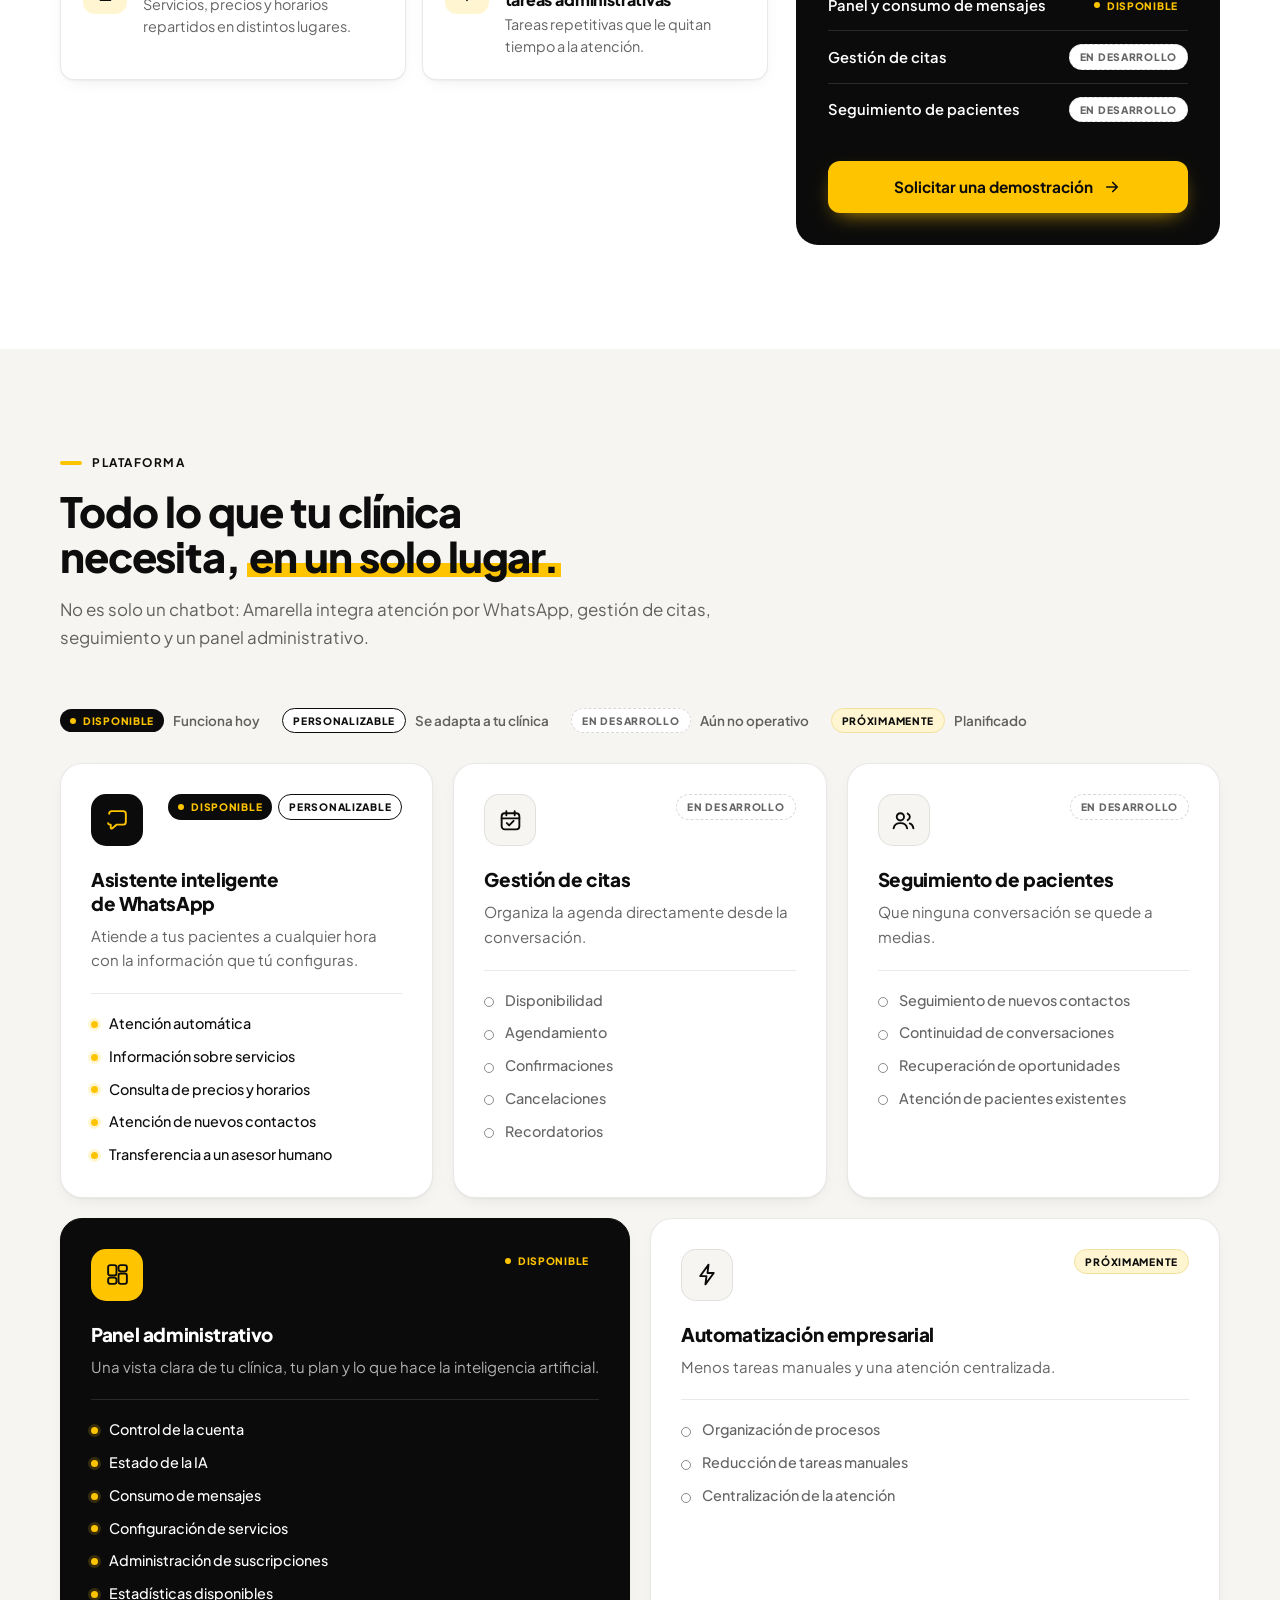
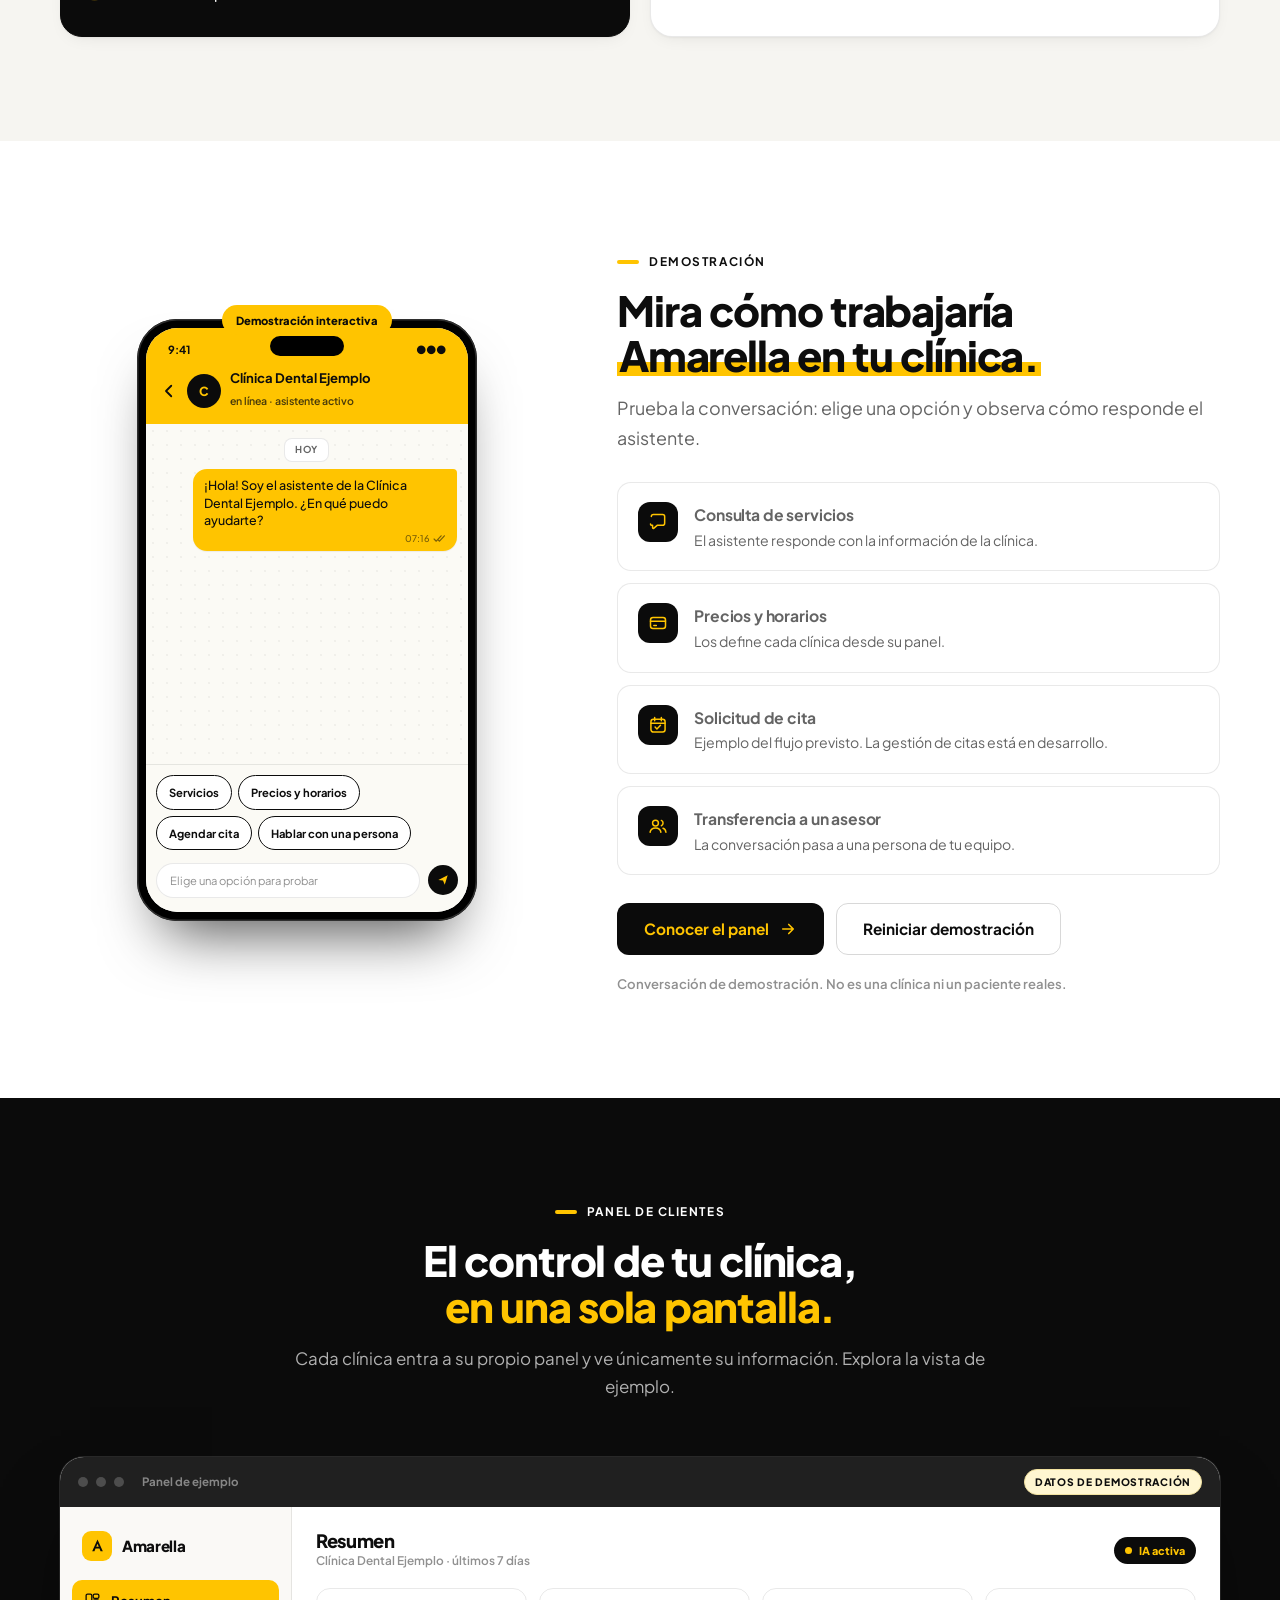
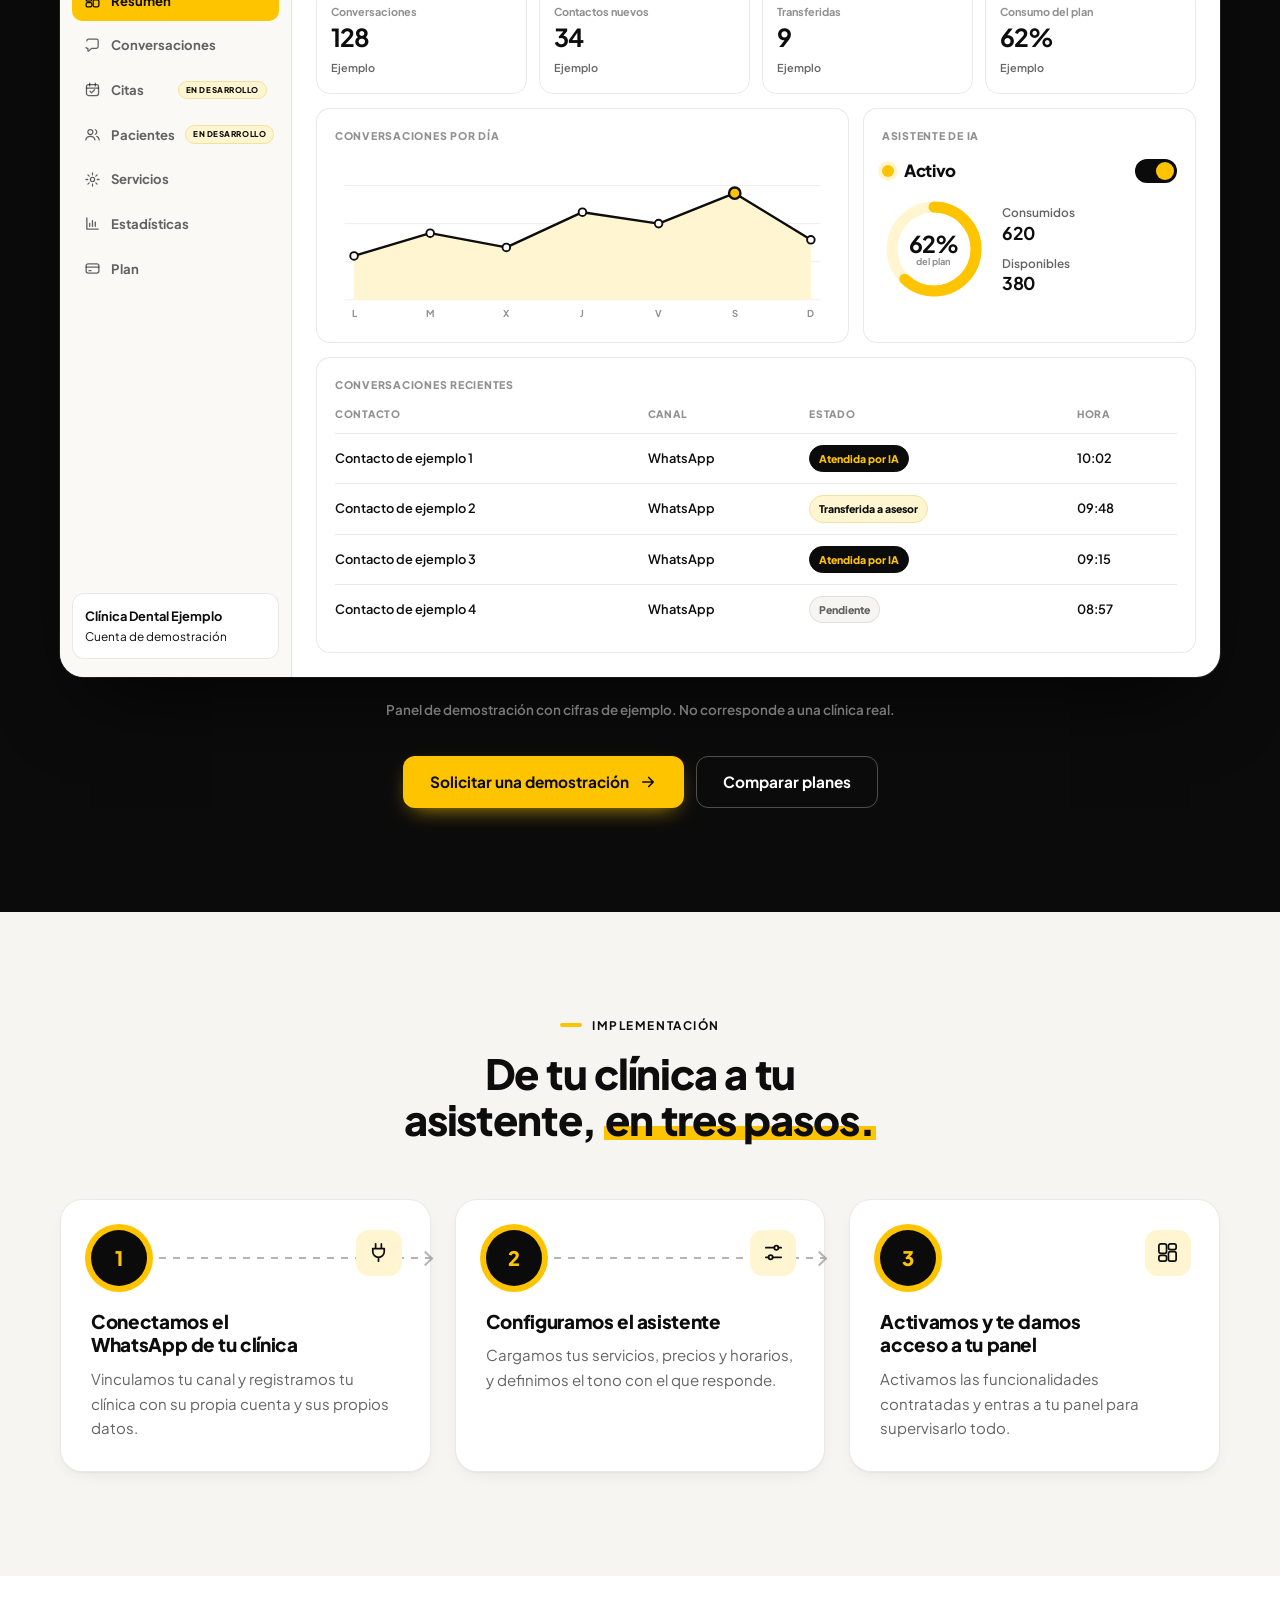
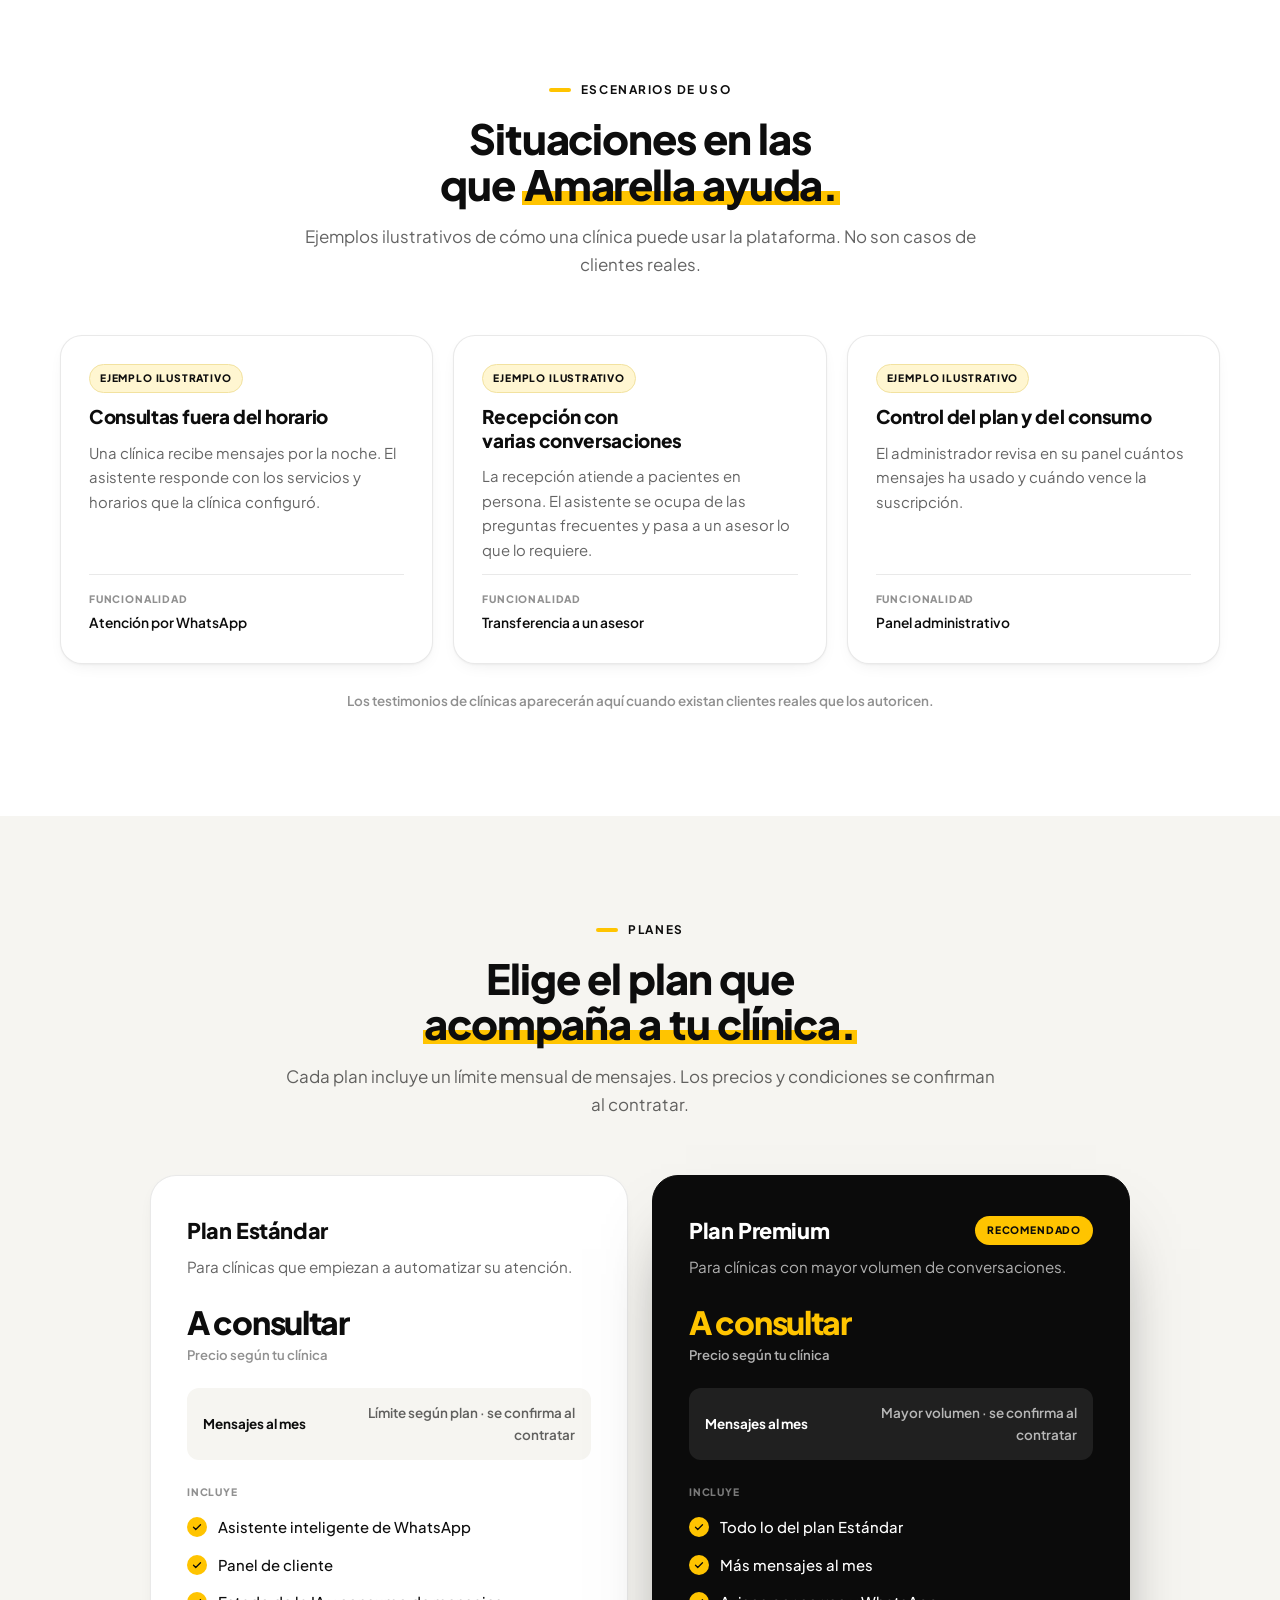
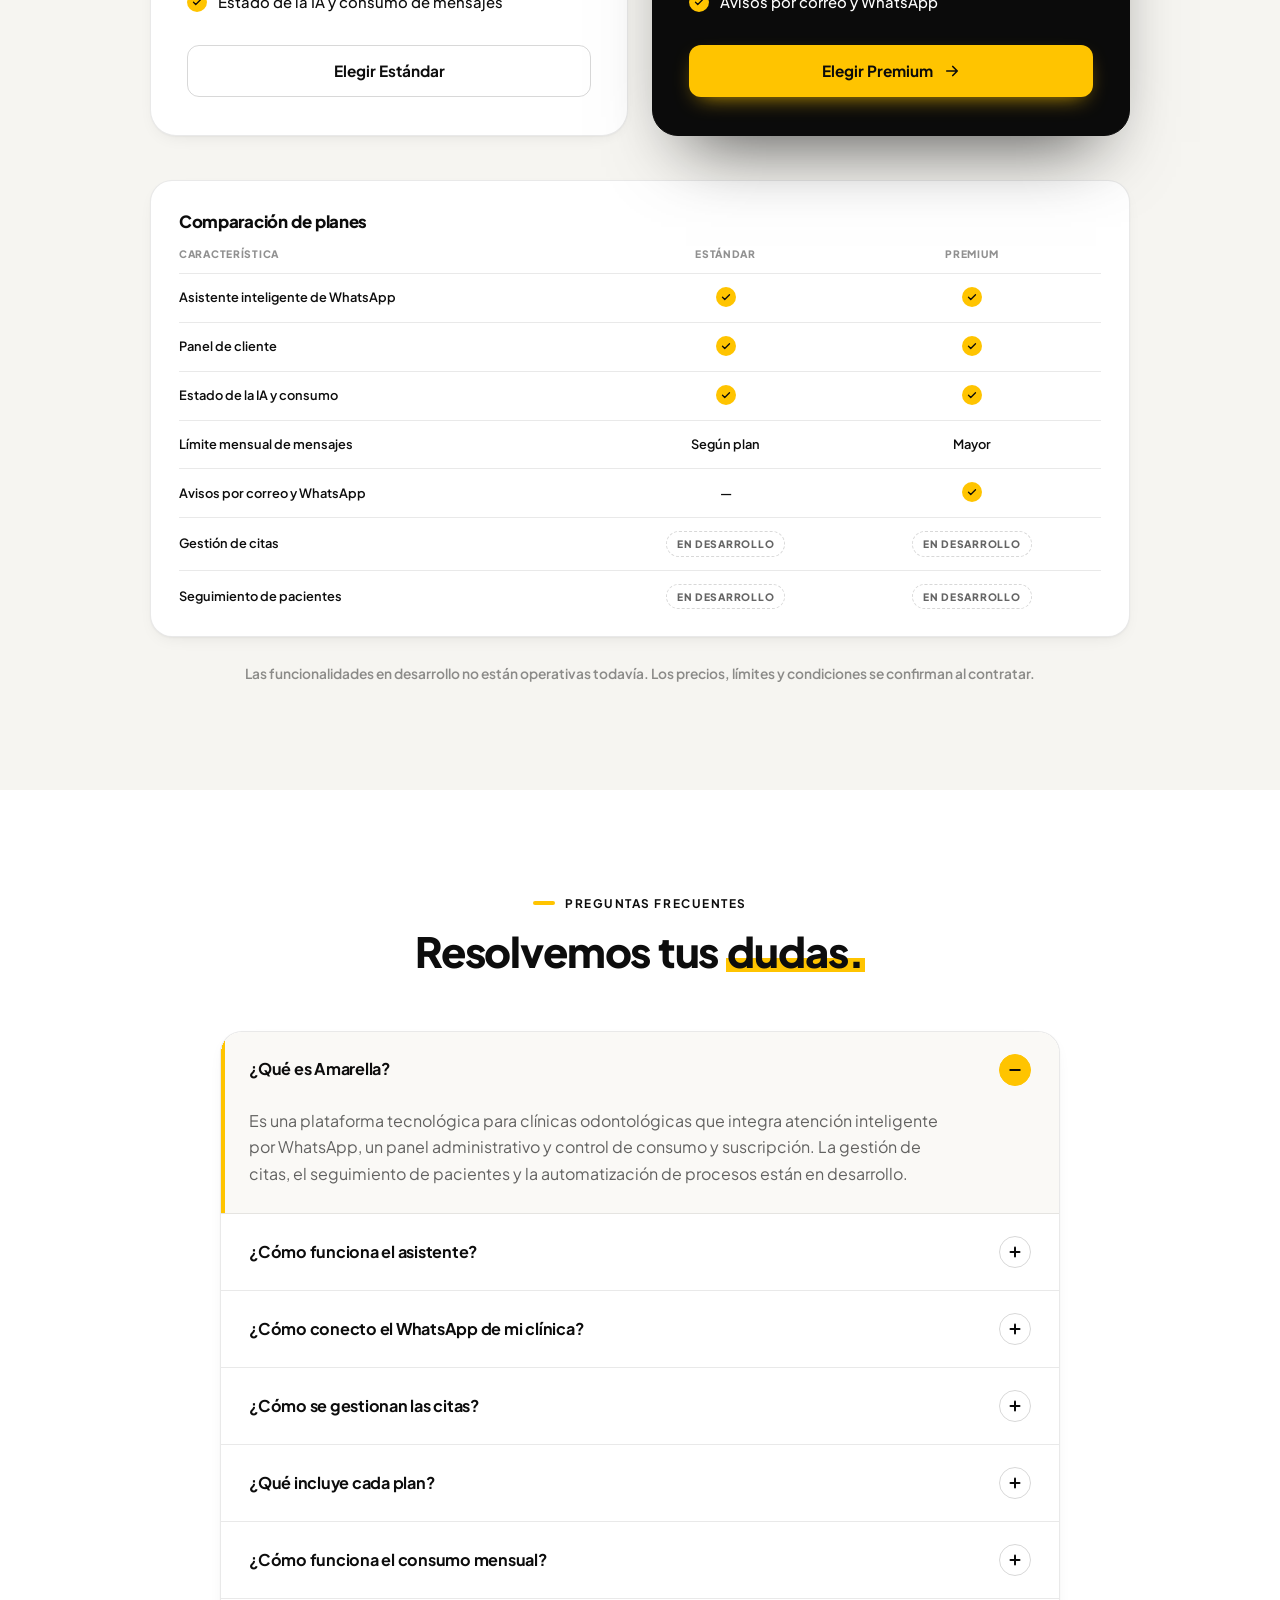
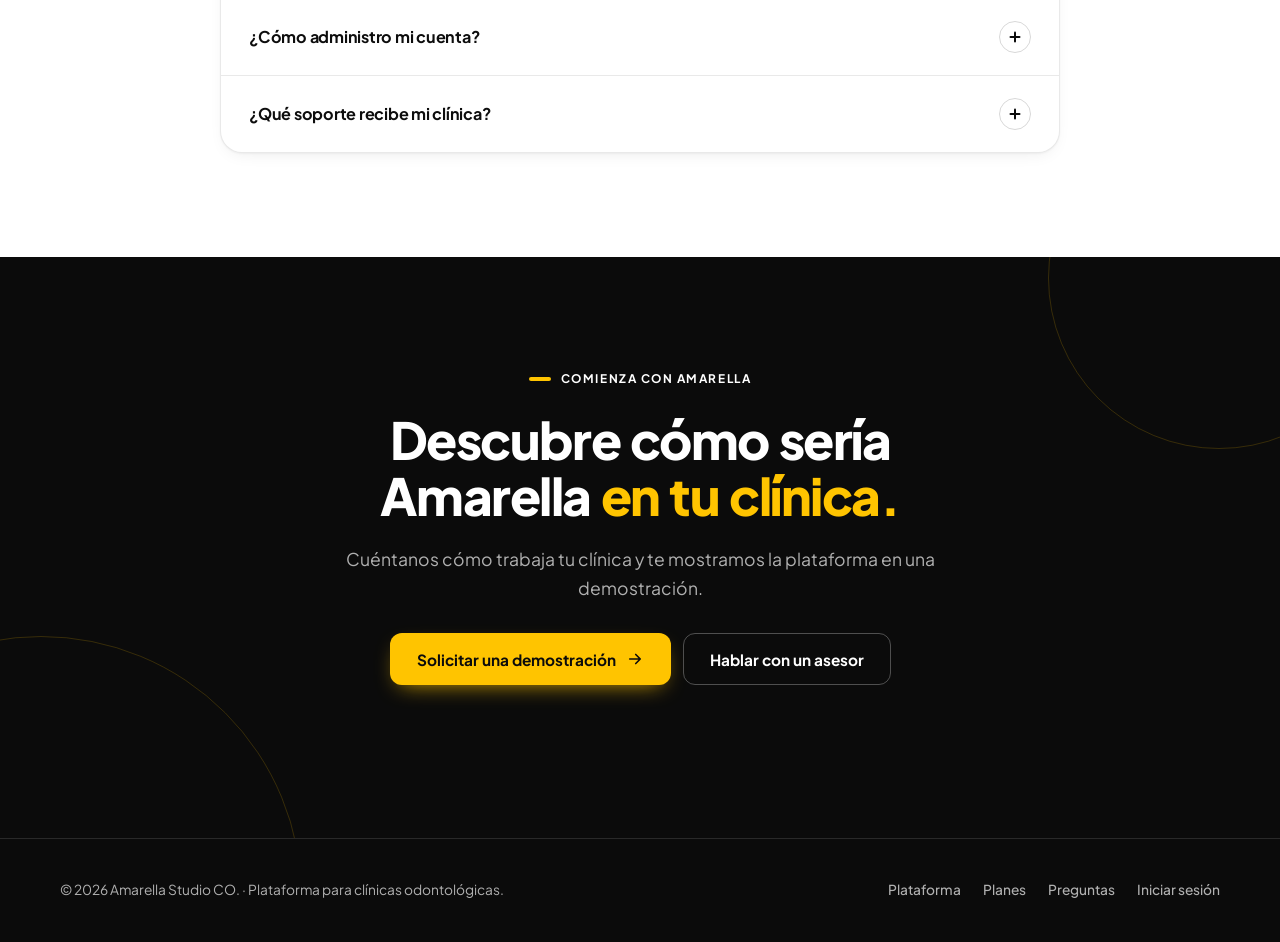
==== commit 0a83b719: "Rediseño comercial r4: portada oscura, retos, demostración interactiva, panel SaaS, planes Estándar/" ====
--- a/web/premium/index.html
+++ b/web/premium/index.html
@@ -4,73 +4,97 @@
 <meta charset="utf-8">
 <meta name="viewport" content="width=device-width, initial-scale=1, viewport-fit=cover">
 <title>Amarella Studio CO. | Plataforma para clínicas odontológicas</title>
-<meta name="description" content="Amarella Studio CO. es una plataforma tecnológica para clínicas odontológicas: atención inteligente por WhatsApp, panel administrativo y automatización de procesos.">
+<meta name="description" content="Amarella Studio CO.: plataforma tecnológica integral para clínicas odontológicas. Atención por WhatsApp, panel administrativo y automatización de procesos.">
 <link rel="preconnect" href="https://fonts.googleapis.com">
 <link rel="preconnect" href="https://fonts.gstatic.com" crossorigin>
 <link href="https://fonts.googleapis.com/css2?family=Plus+Jakarta+Sans:wght@400;500;600;700;800&display=swap" rel="stylesheet">
 <style>
-/* Sistema: blanco dominante, amarillo de identidad, negro para texto y contrastes puntuales */
+/* Sistema: blanco y tonos claros (~50%), negro (~30%), amarillo de marca (~20%) */
 :root{
-  --y:#FFC400; --y-hover:#FFB800; --y-tint:#FFF8DC; --y-line:#F2E2A0;
-  --ink:#0D0D0D; --mute:rgba(13,13,13,.64); --soft:rgba(13,13,13,.46);
-  --line:rgba(13,13,13,.09); --line-2:rgba(13,13,13,.15); --white:#fff; --off:#FAF9F5;
-  --sh-1:0 1px 2px rgba(13,13,13,.04),0 6px 18px -6px rgba(13,13,13,.08);
-  --sh-2:0 2px 4px rgba(13,13,13,.04),0 22px 48px -16px rgba(13,13,13,.18);
+  --y:#FFC400; --y-hover:#FFB800; --y-tint:#FFF6D1; --y-line:#F2E2A0;
+  --k:#0B0B0B; --k2:#151515; --k3:#202020; --ink:#0D0D0D;
+  --mute:rgba(13,13,13,.64); --soft:rgba(13,13,13,.46);
+  --mute-d:rgba(255,255,255,.68); --soft-d:rgba(255,255,255,.46);
+  --line:rgba(13,13,13,.09); --line-2:rgba(13,13,13,.16); --line-d:rgba(255,255,255,.12);
+  --white:#fff; --paper:#F6F5F1; --off:#FAF9F6;
+  --sh-1:0 1px 2px rgba(13,13,13,.04),0 6px 18px -8px rgba(13,13,13,.1);
+  --sh-2:0 2px 4px rgba(13,13,13,.04),0 24px 48px -18px rgba(13,13,13,.22);
   --r:14px; --r-lg:22px;
   --font:"Plus Jakarta Sans","Manrope",system-ui,-apple-system,"Segoe UI",sans-serif;
   --ease:cubic-bezier(.22,.8,.3,1);
   color-scheme:light;
 }
 *{box-sizing:border-box}
-html{scroll-behavior:smooth;scroll-padding-top:84px}
+html{scroll-behavior:smooth;scroll-padding-top:80px}
 body{margin:0;background:var(--white);color:var(--ink);font-family:var(--font);font-size:16px;line-height:1.65;-webkit-font-smoothing:antialiased;overflow-x:hidden}
 img,svg{max-width:100%}
 a{color:inherit;text-decoration:none}
 button{font:inherit;color:inherit;cursor:pointer}
-:focus-visible{outline:3px solid var(--ink);outline-offset:3px;border-radius:8px}
-.wrap{width:100%;max-width:1180px;margin:0 auto;padding-inline:max(20px,env(safe-area-inset-left,0px))}
-section{padding-block:108px}
-.tint{background:var(--y-tint)}
-
-h1,h2,h3,h4{margin:0;font-weight:800;letter-spacing:-.03em;word-spacing:.05em;line-height:1.08;text-wrap:balance}
-h1{font-size:clamp(2.3rem,4.9vw,3.8rem);line-height:1.05}
-h2{font-size:clamp(1.9rem,3.9vw,2.9rem)}
-h3{font-size:1.22rem;letter-spacing:-.02em;line-height:1.2}
+input,select,textarea{font:inherit}
+:focus-visible{outline:3px solid var(--y);outline-offset:3px;border-radius:8px}
+.light :focus-visible,.paper :focus-visible{outline-color:var(--k)}
+.wrap{width:100%;max-width:1200px;margin:0 auto;padding-inline:max(20px,env(safe-area-inset-left,0px))}
+section{padding-block:104px}
+.dark{background:var(--k);color:var(--white)}
+.paper{background:var(--paper)}
+.white{background:var(--white)}
+
+h1,h2,h3,h4{margin:0;font-weight:800;letter-spacing:-.028em;word-spacing:.04em;line-height:1.1;text-wrap:balance}
+h1{font-size:clamp(2.2rem,4.5vw,3.5rem);line-height:1.06}
+h2{font-size:clamp(1.8rem,3.5vw,2.6rem)}
+h3{font-size:1.18rem;letter-spacing:-.018em;line-height:1.25}
 p{margin:0}
-.lead{font-size:clamp(1.05rem,1.5vw,1.17rem);color:var(--mute);max-width:50ch}
-.eyebrow{display:inline-flex;align-items:center;gap:10px;font-size:.76rem;font-weight:700;letter-spacing:.13em;text-transform:uppercase;color:var(--ink)}
+.lead{font-size:clamp(1.02rem,1.4vw,1.14rem);color:var(--mute);max-width:52ch}
+.dark .lead{color:var(--mute-d)}
+.eyebrow{display:inline-flex;align-items:center;gap:10px;font-size:.74rem;font-weight:700;letter-spacing:.13em;text-transform:uppercase}
 .eyebrow::before{content:"";width:22px;height:4px;border-radius:4px;background:var(--y)}
-.hl{background:linear-gradient(transparent 64%,var(--y) 64% 90%,transparent 90%);padding-inline:.04em}
-.sec-head{display:grid;gap:16px;max-width:680px;margin-bottom:60px}
+.hl{color:var(--y)}
+.paper .hl,.white .hl{background:linear-gradient(transparent 64%,var(--y) 64% 90%,transparent 90%);color:inherit;padding-inline:.04em}
+.sec-head{display:grid;gap:16px;max-width:720px;margin-bottom:56px}
 .sec-head.center{margin-inline:auto;text-align:center;justify-items:center}
-.sec-head p{color:var(--mute);font-size:1.08rem}
-
-.btn{display:inline-flex;align-items:center;justify-content:center;gap:10px;min-height:54px;padding:0 28px;border-radius:12px;font-weight:700;font-size:.97rem;border:1.5px solid transparent;transition:transform .25s var(--ease),box-shadow .25s var(--ease),background .2s,color .2s,border-color .2s;white-space:nowrap}
-.btn svg{width:18px;height:18px;transition:transform .25s var(--ease)}
-.btn:hover svg{transform:translateX(4px)}
-.btn-y{background:var(--y);color:var(--ink);box-shadow:0 8px 20px -10px rgba(255,184,0,.95)}
-.btn-y:hover{background:var(--y-hover);transform:translateY(-2px);box-shadow:0 14px 26px -12px rgba(255,170,0,1)}
-.btn-o{background:var(--white);border-color:var(--line-2);color:var(--ink)}
+.sec-head p{color:var(--mute);font-size:1.06rem}
+.dark .sec-head p{color:var(--mute-d)}
+
+/* botones */
+.btn{display:inline-flex;align-items:center;justify-content:center;gap:10px;min-height:52px;padding:0 26px;border-radius:12px;font-weight:700;font-size:.96rem;border:1.5px solid transparent;transition:transform .25s var(--ease),box-shadow .25s var(--ease),background .2s,color .2s,border-color .2s;white-space:nowrap}
+.btn svg{width:18px;height:18px;flex:none;transition:transform .25s var(--ease)}
+.btn:hover svg.go{transform:translateX(4px)}
+.btn-y{background:var(--y);color:var(--k);box-shadow:0 8px 22px -10px rgba(255,196,0,.9)}
+.btn-y:hover{background:var(--y-hover);transform:translateY(-2px);box-shadow:0 14px 28px -12px rgba(255,184,0,1)}
+.btn-k{background:var(--k);color:var(--y)}
+.btn-k:hover{transform:translateY(-2px);box-shadow:0 16px 28px -14px rgba(13,13,13,.6)}
+.btn-o{background:transparent;border-color:var(--line-2);color:var(--ink)}
 .btn-o:hover{border-color:var(--ink);transform:translateY(-2px)}
-.btn-k{background:var(--ink);color:var(--y)}
-.btn-k:hover{transform:translateY(-2px);box-shadow:0 16px 28px -14px rgba(13,13,13,.6)}
-.btn:active{transform:translateY(0)}
-.btn-sm{min-height:42px;padding:0 18px;font-size:.9rem}
+.dark .btn-o{border-color:rgba(255,255,255,.28);color:var(--white)}
+.dark .btn-o:hover{border-color:var(--white);background:rgba(255,255,255,.06)}
+.btn:active{transform:translateY(0)!important}
+.btn-sm{min-height:42px;padding:0 18px;font-size:.88rem}
+.btn[disabled]{opacity:.6;cursor:progress}
+
+/* estados */
+.st{display:inline-flex;align-items:center;gap:7px;font-size:.64rem;font-weight:800;letter-spacing:.07em;text-transform:uppercase;padding:5px 10px;border-radius:999px;white-space:nowrap;line-height:1.3}
+.st-on{background:var(--k);color:var(--y)}
+.st-on::before{content:"";width:6px;height:6px;border-radius:50%;background:var(--y)}
+.st-dev{background:var(--white);color:var(--mute);border:1.5px dashed var(--line-2)}
+.st-soon{background:var(--y-tint);color:var(--ink);border:1px solid var(--y-line)}
+.st-cus{background:var(--white);color:var(--ink);border:1.5px solid var(--ink)}
+.dark .st-on{background:var(--y);color:var(--k)}.dark .st-on::before{background:var(--k)}
+.dark .st-dev{background:transparent;color:var(--mute-d);border-color:rgba(255,255,255,.3)}
 
 /* nav */
-.nav{position:fixed;top:0;left:0;right:0;z-index:50;background:rgba(255,255,255,.9);backdrop-filter:saturate(1.4) blur(14px);-webkit-backdrop-filter:saturate(1.4) blur(14px);border-bottom:1px solid transparent;transition:border-color .25s,box-shadow .25s;padding-top:env(safe-area-inset-top,0px)}
-.nav.scrolled{border-color:var(--line);box-shadow:0 8px 24px -18px rgba(13,13,13,.3)}
+.nav{position:fixed;top:0;left:0;right:0;z-index:60;background:rgba(11,11,11,.92);backdrop-filter:saturate(1.3) blur(14px);-webkit-backdrop-filter:saturate(1.3) blur(14px);border-bottom:1px solid var(--line-d);padding-top:env(safe-area-inset-top,0px);color:var(--white)}
 .nav .wrap{display:flex;align-items:center;justify-content:space-between;gap:20px;height:72px}
-.brand{display:flex;align-items:center;gap:11px;font-weight:800;letter-spacing:-.03em;font-size:1.12rem;line-height:1.1}
+.brand{display:flex;align-items:center;gap:11px;font-weight:800;letter-spacing:-.03em;font-size:1.1rem;line-height:1.1}
 .mark{width:38px;height:38px;border-radius:11px;background:var(--y);display:grid;place-items:center;flex:none}
 .mark svg{width:22px;height:22px}
-.brand small{display:block;font-size:.64rem;font-weight:700;letter-spacing:.14em;color:var(--soft);text-transform:uppercase;margin-top:3px}
-.menu{display:flex;align-items:center;gap:4px}
-.menu a:not(.btn){padding:10px 13px;border-radius:10px;font-size:.92rem;font-weight:600;color:var(--mute);transition:color .2s,background .2s}
-.menu a:not(.btn):hover{color:var(--ink);background:var(--y-tint)}
-.menu .btn{margin-left:8px}
-.burger{display:none;width:46px;height:46px;border:1.5px solid var(--line-2);border-radius:12px;background:var(--white);place-items:center}
-.burger span,.burger span::before,.burger span::after{display:block;width:18px;height:2px;background:var(--ink);border-radius:2px;position:relative;transition:transform .3s var(--ease),background .2s}
+.brand small{display:block;font-size:.62rem;font-weight:700;letter-spacing:.15em;color:var(--soft-d);text-transform:uppercase;margin-top:3px}
+.menu{display:flex;align-items:center;gap:2px}
+.menu a:not(.btn),.menu button.lnk{padding:10px 13px;border-radius:10px;font-size:.9rem;font-weight:600;color:var(--mute-d);background:none;border:0;transition:color .2s,background .2s}
+.menu a:not(.btn):hover,.menu button.lnk:hover{color:var(--white);background:rgba(255,255,255,.07)}
+.menu .sep{width:1px;height:22px;background:var(--line-d);margin:0 10px}
+.menu .btn{margin-left:6px}
+.burger{display:none;width:46px;height:46px;border:1.5px solid var(--line-d);border-radius:12px;background:transparent;place-items:center}
+.burger span,.burger span::before,.burger span::after{display:block;width:18px;height:2px;background:var(--white);border-radius:2px;position:relative;transition:transform .3s var(--ease),background .2s}
 .burger span::before,.burger span::after{content:"";position:absolute;left:0}
 .burger span::before{top:-6px}.burger span::after{top:6px}
 .burger[aria-expanded="true"] span{background:transparent}
@@ -78,351 +102,425 @@
 .burger[aria-expanded="true"] span::after{transform:translateY(-6px) rotate(-45deg)}
 
 /* hero */
-.hero{padding-top:150px;padding-bottom:104px;position:relative;overflow:hidden}
-.hero::before{content:"";position:absolute;right:max(-60px,calc(50% - 760px));top:96px;width:min(560px,48vw);height:560px;border-radius:44px;background:var(--y-tint);z-index:0}
-.hero .wrap{position:relative;z-index:1;display:grid;grid-template-columns:1.04fr .96fr;gap:64px;align-items:center}
-.hero h1{margin:24px 0 24px;max-width:15ch}
+.hero{padding-top:136px;padding-bottom:96px;position:relative;overflow:hidden}
+.hero .wrap{position:relative;display:grid;grid-template-columns:minmax(0,.95fr) minmax(0,1.05fr);gap:56px;align-items:center}
+.hero h1{margin:22px 0 22px}
 .hero .lead{max-width:46ch}
-.hero .actions{display:flex;flex-wrap:wrap;gap:12px;margin-top:36px}
-.trust{display:flex;flex-wrap:wrap;gap:10px 26px;margin-top:40px;padding-top:26px;border-top:1px solid var(--line);font-size:.9rem;font-weight:600;color:var(--mute)}
-.trust span{display:inline-flex;align-items:center;gap:9px}
-.trust i{width:18px;height:18px;border-radius:50%;background:var(--y);display:grid;place-items:center;flex:none}
-.trust i svg{width:11px;height:11px}
-.stage{position:relative;min-height:540px}
-.dash{position:absolute;left:0;top:112px;width:84%;background:var(--white);border:1px solid var(--line);border-radius:var(--r-lg);box-shadow:var(--sh-2);padding:22px 36% 22px 22px}
-.phone{position:absolute;right:0;top:0;width:52%;max-width:290px;animation:float 8s ease-in-out infinite}
-.demo-tag{position:absolute;z-index:3;left:0;top:36px;background:var(--white);border:1px solid var(--line);box-shadow:var(--sh-1);border-radius:999px;padding:8px 15px;font-size:.74rem;font-weight:700;color:var(--mute);display:flex;gap:8px;align-items:center}
-.demo-tag::before{content:"";width:8px;height:8px;border-radius:50%;background:var(--y)}
-
-/* teléfono realista */
-.phone-shell{background:var(--ink);border-radius:40px;padding:9px;box-shadow:0 36px 60px -26px rgba(13,13,13,.55),inset 0 0 0 1.5px #2a2a2a;position:relative}
-.phone-shell::before{content:"";position:absolute;top:17px;left:50%;transform:translateX(-50%);width:74px;height:20px;background:var(--ink);border-radius:12px;z-index:3}
-.wa{background:var(--white);border-radius:32px;overflow:hidden;display:flex;flex-direction:column}
+.hero .actions{display:flex;flex-wrap:wrap;gap:12px;margin-top:34px}
+.ticks{display:flex;flex-wrap:wrap;gap:10px 24px;margin-top:38px;padding-top:24px;border-top:1px solid var(--line-d);font-size:.88rem;font-weight:600;color:var(--mute-d)}
+.ticks span{display:inline-flex;align-items:center;gap:9px}
+.ticks i{width:18px;height:18px;border-radius:50%;background:var(--y);display:grid;place-items:center;flex:none;color:var(--k)}
+.ticks i svg{width:11px;height:11px}
+.stage{position:relative;min-height:560px}
+.photo{position:absolute;right:0;top:0;width:78%;height:500px;border-radius:26px;overflow:hidden;background:var(--k3);border:1px solid var(--line-d)}
+.photo img{position:absolute;inset:0;width:100%;height:100%;object-fit:cover;z-index:2}
+.photo .fb{position:absolute;inset:0;display:grid;place-items:center;background:radial-gradient(circle at 70% 20%,rgba(255,196,0,.22),transparent 55%),linear-gradient(160deg,#242424,#121212)}
+.photo .fb svg{width:46%;height:auto;color:var(--y);opacity:.9}
+.photo .cap{position:absolute;z-index:3;left:16px;bottom:16px;font-size:.66rem;font-weight:700;letter-spacing:.08em;text-transform:uppercase;color:var(--white);background:rgba(0,0,0,.55);border:1px solid var(--line-d);border-radius:99px;padding:5px 11px}
+.photo.has-img .cap{display:none}
+.phone{position:absolute;left:0;bottom:0;width:48%;max-width:268px;animation:float 8s ease-in-out infinite;z-index:4}
+.mini-dash{position:absolute;right:-8px;bottom:26px;width:46%;max-width:250px;background:var(--white);color:var(--ink);border-radius:18px;padding:16px;box-shadow:var(--sh-2);z-index:5}
+.mini-dash .dh{margin-bottom:12px}
+.demo-tag{position:absolute;z-index:6;right:0;top:-14px;background:var(--y);color:var(--k);border-radius:99px;padding:6px 14px;font-size:.7rem;font-weight:800;letter-spacing:.04em}
+
+/* franja */
+.strip{background:var(--y);color:var(--k);padding-block:0}
+.strip .wrap{display:flex;flex-wrap:wrap;justify-content:space-between;gap:10px 26px;padding-block:18px;font-size:.88rem;font-weight:800}
+.strip span{display:inline-flex;align-items:center;gap:9px}
+.strip svg{width:18px;height:18px}
+
+/* teléfono */
+.phone-shell{background:#000;border-radius:40px;padding:9px;box-shadow:0 36px 60px -26px rgba(0,0,0,.7),inset 0 0 0 1.5px #2e2e2e;position:relative}
+.phone-shell::before{content:"";position:absolute;top:17px;left:50%;transform:translateX(-50%);width:74px;height:20px;background:#000;border-radius:12px;z-index:3}
+.wa{background:var(--white);border-radius:32px;overflow:hidden;display:flex;flex-direction:column;color:var(--ink)}
 .wa-status{display:flex;justify-content:space-between;align-items:center;padding:12px 22px 6px;font-size:.7rem;font-weight:700;background:var(--y)}
-.wa-status svg{width:14px;height:14px;margin-left:3px}
 .wa-top{display:flex;align-items:center;gap:9px;padding:6px 14px 12px;background:var(--y)}
 .wa-top>svg{width:18px;height:18px;flex:none}
-.wa-av{width:34px;height:34px;border-radius:50%;background:var(--ink);color:var(--y);display:grid;place-items:center;font-weight:800;font-size:.8rem;flex:none}
+.wa-av{width:34px;height:34px;border-radius:50%;background:var(--k);color:var(--y);display:grid;place-items:center;font-weight:800;font-size:.78rem;flex:none}
 .wa-top b{display:block;font-size:.82rem;line-height:1.2}
-.wa-top small{font-size:.67rem;font-weight:600;opacity:.75}
-.wa-body{padding:14px 11px 12px;display:flex;flex-direction:column;gap:7px;background-color:#FBFAF5;background-image:radial-gradient(rgba(13,13,13,.045) 1px,transparent 1.2px);background-size:14px 14px;min-height:250px}
-.bub{max-width:86%;padding:8px 11px 6px;border-radius:14px;font-size:.78rem;line-height:1.42;overflow-wrap:anywhere;box-shadow:0 1px 1px rgba(13,13,13,.06)}
+.wa-top small{font-size:.66rem;font-weight:600;opacity:.75}
+.wa-body{padding:14px 11px 12px;display:flex;flex-direction:column;gap:7px;background-color:#FBFAF5;background-image:radial-gradient(rgba(13,13,13,.045) 1px,transparent 1.2px);background-size:14px 14px}
+.bub{max-width:88%;padding:8px 11px 6px;border-radius:14px;font-size:.78rem;line-height:1.42;overflow-wrap:anywhere;box-shadow:0 1px 1px rgba(13,13,13,.06);animation:pop .35s var(--ease) both}
 .bub.c{background:var(--white);border-top-left-radius:4px;align-self:flex-start}
 .bub.a{background:var(--y);border-top-right-radius:4px;align-self:flex-end;font-weight:500}
-.bub time{display:flex;justify-content:flex-end;align-items:center;gap:3px;font-size:.6rem;opacity:.55;margin-top:2px}
+.bub.h{background:var(--k);color:var(--white);border-top-right-radius:4px;align-self:flex-end;font-weight:500}
+.bub time{display:flex;justify-content:flex-end;align-items:center;gap:3px;font-size:.58rem;opacity:.55;margin-top:2px}
 .bub time svg{width:13px;height:13px}
-.wa-chip{align-self:center;font-size:.62rem;font-weight:700;letter-spacing:.06em;text-transform:uppercase;color:var(--mute);background:var(--white);border:1px solid var(--line);border-radius:8px;padding:3px 10px}
+.wa-chip{align-self:center;font-size:.6rem;font-weight:700;letter-spacing:.06em;text-transform:uppercase;color:var(--mute);background:var(--white);border:1px solid var(--line);border-radius:8px;padding:3px 10px}
 .slots{display:flex;gap:5px;flex-wrap:wrap;margin-top:7px}
 .slots span{padding:5px 10px;border-radius:8px;background:var(--white);border:1px solid rgba(13,13,13,.14);font-size:.72rem;font-weight:700}
-.slots span.on{background:var(--ink);color:var(--y);border-color:var(--ink)}
+.slots span.on{background:var(--k);color:var(--y);border-color:var(--k)}
 .wa-input{display:flex;align-items:center;gap:8px;padding:9px 10px 14px;background:#FBFAF5}
 .wa-input span{flex:1;background:var(--white);border:1px solid var(--line);border-radius:99px;padding:7px 13px;font-size:.7rem;color:var(--soft)}
-.wa-input i{width:30px;height:30px;border-radius:50%;background:var(--ink);display:grid;place-items:center;flex:none;color:var(--y)}
+.wa-input i{width:30px;height:30px;border-radius:50%;background:var(--k);display:grid;place-items:center;flex:none;color:var(--y)}
 .wa-input i svg{width:14px;height:14px}
-
-/* componentes SaaS */
+.typing{align-self:flex-start;background:var(--white);border-radius:14px;border-top-left-radius:4px;padding:10px 13px;display:flex;gap:4px;box-shadow:0 1px 1px rgba(13,13,13,.06)}
+.typing i{width:6px;height:6px;border-radius:50%;background:var(--soft);animation:blink 1.2s infinite}
+.typing i:nth-child(2){animation-delay:.15s}.typing i:nth-child(3){animation-delay:.3s}
+
+/* panel mini */
 .dh{display:flex;justify-content:space-between;align-items:center;gap:10px;margin-bottom:16px}
-.dh b{font-size:.95rem;letter-spacing:-.01em;display:block;line-height:1.25}
-.dh small{display:block;font-size:.7rem;color:var(--soft);font-weight:600}
-.pill{display:inline-flex;align-items:center;gap:7px;padding:5px 11px;border-radius:999px;background:var(--ink);color:var(--y);font-size:.7rem;font-weight:800;white-space:nowrap}
-.pill::before{content:"";width:7px;height:7px;border-radius:50%;background:var(--y);box-shadow:0 0 0 0 rgba(255,196,0,.7);animation:pulse 2.4s infinite}
-.kpis{display:grid;grid-template-columns:repeat(3,1fr);gap:10px}
-.dash .kpis{grid-template-columns:1fr 1fr}
-.kpi{border:1px solid var(--line);border-radius:12px;padding:12px;min-width:0;background:var(--white)}
-.kpi small{display:block;font-size:.66rem;color:var(--soft);font-weight:700}
-.kpi strong{display:block;font-size:1.4rem;letter-spacing:-.03em;line-height:1.2;margin-top:2px}
-.usage{margin-top:10px;border:1px solid var(--line);border-radius:12px;padding:14px;background:var(--white)}
-.usage .l{display:flex;justify-content:space-between;gap:10px;font-size:.74rem;font-weight:600;color:var(--mute);margin-bottom:9px}
-.usage .l b{color:var(--ink)}
+.dh b{font-size:.92rem;letter-spacing:-.01em;display:block;line-height:1.25}
+.dh small{display:block;font-size:.68rem;color:var(--soft);font-weight:600}
+.pill{display:inline-flex;align-items:center;gap:7px;padding:5px 11px;border-radius:999px;background:var(--k);color:var(--y);font-size:.68rem;font-weight:800;white-space:nowrap}
+.pill::before{content:"";width:7px;height:7px;border-radius:50%;background:var(--y);animation:pulse 2.4s infinite}
 .bar{height:9px;border-radius:99px;background:var(--y-tint);overflow:hidden}
 .bar i{display:block;height:100%;width:62%;background:var(--y);border-radius:99px}
-.spark{display:flex;align-items:flex-end;gap:5px;height:48px;margin-top:12px}
-.spark i{flex:1;background:var(--y-tint);border-radius:5px 5px 2px 2px;min-width:0}
-.spark i.h{background:var(--y)}
-
-.strip{padding-block:0;border-block:1px solid var(--line)}
-.strip .wrap{display:flex;flex-wrap:wrap;justify-content:space-between;gap:12px 28px;padding-block:22px;font-size:.92rem;font-weight:700;color:var(--mute)}
-.strip span{display:inline-flex;align-items:center;gap:10px}
-.strip svg{width:20px;height:20px;color:var(--ink)}
+.l{display:flex;justify-content:space-between;gap:10px;font-size:.74rem;font-weight:600;color:var(--mute);margin-bottom:8px}
+.l b{color:var(--ink)}
 
 /* retos */
-.pb{display:grid;grid-template-columns:repeat(4,1fr);gap:20px}
-.pbc{background:var(--white);border:1px solid var(--line);border-radius:var(--r-lg);padding:28px;box-shadow:var(--sh-1);display:flex;flex-direction:column;transition:transform .35s var(--ease),box-shadow .35s var(--ease),border-color .3s;min-width:0}
-.pbc:hover{transform:translateY(-4px);box-shadow:var(--sh-2);border-color:var(--ink)}
-.pbn{width:48px;height:48px;border-radius:14px;background:var(--y-tint);display:grid;place-items:center;margin-bottom:20px}
-.pbn svg{width:24px;height:24px}
-.pbc p{color:var(--mute);margin-top:10px;font-size:.95rem}
-.fix{margin-top:auto;padding-top:20px;display:grid;gap:8px;font-size:.88rem;font-weight:500;border-top:1px solid var(--line);margin-top:22px}
-.fix b{font-size:.66rem;font-weight:800;letter-spacing:.08em;text-transform:uppercase;color:var(--soft)}
-.fix .st{justify-self:start;margin-top:4px}
-.channels{display:flex;flex-wrap:wrap;gap:12px;justify-content:center}
-#problemas{padding-bottom:48px}
+.pbx{display:grid;grid-template-columns:minmax(0,1.25fr) minmax(0,.75fr);gap:28px;align-items:start}
+.pgrid{display:grid;grid-template-columns:repeat(2,1fr);gap:16px}
+.pt{background:var(--white);border:1px solid var(--line);border-radius:var(--r);padding:22px;display:flex;gap:16px;align-items:flex-start;box-shadow:var(--sh-1);transition:transform .3s var(--ease),border-color .3s,box-shadow .3s;min-width:0}
+.pt:hover{transform:translateY(-3px);border-color:var(--k);box-shadow:var(--sh-2)}
+.pt .ic{width:44px;height:44px;border-radius:12px;background:var(--y-tint);display:grid;place-items:center;flex:none}
+.pt .ic svg{width:22px;height:22px}
+.pt h3{font-size:1rem;margin-bottom:4px}
+.pt p{font-size:.9rem;color:var(--mute);line-height:1.5}
+.sol{background:var(--k);color:var(--white);border-radius:var(--r-lg);padding:32px;position:sticky;top:96px;overflow:hidden}
+.sol::after{content:"";position:absolute;right:-60px;top:-60px;width:180px;height:180px;border-radius:50%;border:1.5px solid rgba(255,196,0,.25)}
+.sol h3{font-size:1.35rem;margin:14px 0 8px}
+.sol>p{color:var(--mute-d);font-size:.95rem}
+.sol ul{list-style:none;margin:22px 0 26px;padding:0;display:grid;gap:0}
+.sol li{display:flex;align-items:center;justify-content:space-between;gap:12px;padding:13px 0;border-top:1px solid var(--line-d);font-size:.92rem;font-weight:600}
+.sol .btn{width:100%}
+
 /* servicios */
-.svc{display:grid;grid-template-columns:repeat(12,1fr);gap:20px}
-.card{background:var(--white);border:1px solid var(--line);border-radius:var(--r-lg);padding:30px;box-shadow:var(--sh-1);transition:transform .35s var(--ease),box-shadow .35s var(--ease),border-color .3s;min-width:0;position:relative;display:flex;flex-direction:column}
-.card:hover{transform:translateY(-4px);box-shadow:var(--sh-2);border-color:var(--ink)}
-.card-h{display:flex;justify-content:space-between;align-items:flex-start;gap:12px;margin-bottom:22px}
-.ico{width:52px;height:52px;border-radius:15px;background:var(--ink);color:var(--y);display:grid;place-items:center;flex:none;transition:background .3s,color .3s}
+.svc{display:grid;grid-template-columns:repeat(6,1fr);gap:20px}
+.card{background:var(--white);border:1px solid var(--line);border-radius:var(--r-lg);padding:30px;box-shadow:var(--sh-1);transition:transform .35s var(--ease),box-shadow .35s var(--ease),border-color .3s;min-width:0;display:flex;flex-direction:column}
+.card:hover{transform:translateY(-4px);box-shadow:var(--sh-2);border-color:var(--k)}
+.card-h{display:flex;justify-content:space-between;align-items:flex-start;gap:10px;margin-bottom:22px;flex-wrap:wrap}
+.card-h .tags{display:flex;gap:6px;flex-wrap:wrap;justify-content:flex-end}
+.ico{width:52px;height:52px;border-radius:15px;background:var(--k);color:var(--y);display:grid;place-items:center;flex:none;transition:background .3s,color .3s}
 .ico svg{width:25px;height:25px}
-.card:hover .ico{background:var(--y);color:var(--ink)}
-.card p{color:var(--mute);margin-top:10px;font-size:.96rem}
-.card ul{list-style:none;margin:22px 0 0;padding:20px 0 0;border-top:1px solid var(--line);display:grid;gap:10px;font-size:.92rem;font-weight:500}
+.card:hover .ico{background:var(--y);color:var(--k)}
+.card p{color:var(--mute);margin-top:8px;font-size:.94rem}
+.card ul{list-style:none;margin:20px 0 0;padding:18px 0 0;border-top:1px solid var(--line);display:grid;gap:9px;font-size:.9rem;font-weight:500}
 .card li{display:flex;gap:11px;align-items:flex-start}
 .card li::before{content:"";flex:none;width:7px;height:7px;border-radius:50%;background:var(--y);margin-top:.6em;box-shadow:0 0 0 3px var(--y-tint)}
-.c-a{grid-column:span 6}.c-b{grid-column:span 6}
-.c-c,.c-d,.c-e{grid-column:span 4}
-.c-a ul{grid-template-columns:1fr 1fr;column-gap:20px}
-.st{display:inline-flex;align-items:center;gap:7px;font-size:.66rem;font-weight:800;letter-spacing:.07em;text-transform:uppercase;padding:6px 11px;border-radius:999px;white-space:nowrap}
-.st-on{background:var(--ink);color:var(--y)}
-.st-on::before{content:"";width:6px;height:6px;border-radius:50%;background:var(--y)}
-.st-dev{background:var(--white);color:var(--mute);border:1.5px dashed var(--line-2)}
-.card.dev .ico{background:var(--y-tint);color:var(--ink)}
-.card.dev:hover .ico{background:var(--y)}
 .card.dev li{color:var(--mute)}
 .card.dev li::before{background:transparent;box-shadow:none;border:1.5px solid var(--soft);width:8px;height:8px}
-.lg{display:inline-flex;align-items:center;gap:10px}
-.legend{display:flex;flex-wrap:wrap;gap:12px 22px;margin-bottom:34px;font-size:.84rem;font-weight:600;color:var(--mute);align-items:center}
-
-/* demo */
-.demo{display:grid;grid-template-columns:repeat(3,1fr);gap:24px;align-items:stretch}
-.demo figure{margin:0;min-width:0;display:flex;flex-direction:column}
-.demo figcaption{margin-top:20px}
-.demo figcaption b{display:block;font-size:1.05rem;letter-spacing:-.02em}
-.demo figcaption span{display:block;color:var(--mute);font-size:.92rem;margin-top:4px}
-.frame{flex:1;background:var(--white);border:1px solid var(--y-line);box-shadow:var(--sh-1);border-radius:var(--r-lg);padding:46px 22px 28px;display:grid;place-items:center;min-height:470px;position:relative;overflow:hidden}
-.frame::after{content:"";position:absolute;width:220px;height:220px;border-radius:50%;background:var(--y-tint);right:-70px;top:-70px}
-.frame>*{position:relative;z-index:1;width:100%}
-.frame .demo-badge{position:absolute;z-index:2;left:16px;top:16px;width:auto;display:inline-flex;align-items:center;gap:7px;font-size:.66rem;font-weight:800;letter-spacing:.07em;text-transform:uppercase;background:var(--white);border:1px solid var(--line-2);border-radius:99px;padding:5px 11px;color:var(--mute)}
-.frame .demo-badge::before{content:"";width:6px;height:6px;border-radius:50%;background:var(--y)}
-.mini{max-width:272px;margin:0 auto}
-.appt{background:var(--white);border-radius:18px;border:1px solid var(--line);box-shadow:var(--sh-2);padding:18px;max-width:316px;margin:0 auto}
-.ap-h{display:flex;align-items:center;gap:11px;margin-bottom:14px}
-.ap-h .wa-av{width:38px;height:38px}
-.ap-h b{display:block;font-size:.9rem;line-height:1.2}.ap-h small{font-size:.7rem;color:var(--soft);font-weight:600}
-.ap-lbl{font-size:.64rem;font-weight:800;letter-spacing:.07em;text-transform:uppercase;color:var(--soft);margin:12px 0 7px}
-.days{display:grid;grid-template-columns:repeat(6,1fr);gap:5px}
-.days span{display:grid;justify-items:center;padding:7px 0;border-radius:9px;border:1px solid var(--line);font-size:.68rem;font-weight:700;color:var(--mute);line-height:1.2}
-.days span b{font-size:.86rem;color:var(--ink)}
-.days span.on{background:var(--ink);border-color:var(--ink);color:var(--y)}.days span.on b{color:var(--y)}
-.ap-slots{display:flex;gap:6px;flex-wrap:wrap}
-.ap-slots span{padding:6px 11px;border-radius:9px;border:1px solid var(--line);font-size:.76rem;font-weight:700}
-.ap-slots span.on{background:var(--y);border-color:var(--y)}
-.ap-rows{margin-top:12px;border-top:1px solid var(--line)}
-.ap-rows div{display:flex;justify-content:space-between;gap:10px;padding:9px 0;border-bottom:1px solid var(--line);font-size:.78rem}
-.ap-rows span{color:var(--soft);font-weight:600}.ap-rows b{text-align:right}
-.ok{margin-top:14px;display:flex;align-items:center;gap:10px;background:var(--ink);color:var(--y);border-radius:11px;padding:11px 13px;font-size:.78rem;font-weight:800}
-.ok svg{width:18px;height:18px;flex:none}
-.gauge{display:flex;align-items:center;gap:16px;margin:2px 0 14px}
+.card.dev .ico{background:var(--paper);color:var(--k);border:1px solid var(--line)}
+.c1,.c2,.c3{grid-column:span 2}.c4{grid-column:span 3}.c5{grid-column:span 3}
+.c4{background:var(--k);color:var(--white);border-color:var(--k)}
+.c4 p{color:var(--mute-d)}.c4 ul{border-color:var(--line-d)}.c4 li::before{box-shadow:0 0 0 3px rgba(255,196,0,.18)}
+.c4 .ico{background:var(--y);color:var(--k)}
+.c4:hover{border-color:var(--y)}
+.legend{display:flex;flex-wrap:wrap;gap:10px 22px;margin-bottom:30px;font-size:.84rem;font-weight:600;color:var(--mute);align-items:center}
+.legend .lg{display:inline-flex;align-items:center;gap:9px}
+
+/* demo interactiva */
+.dm{display:grid;grid-template-columns:minmax(0,.9fr) minmax(0,1.1fr);gap:64px;align-items:center}
+.dm-phone{max-width:340px;margin:0 auto;width:100%;position:relative}
+.dm-phone .wa-body{height:340px;overflow-y:auto;scroll-behavior:smooth;scrollbar-width:none}
+.dm-phone .wa-body::-webkit-scrollbar{display:none}
+.qr{display:flex;flex-wrap:wrap;gap:6px;padding:10px 10px 4px;background:#FBFAF5;border-top:1px solid var(--line)}
+.qr button{border:1.5px solid var(--k);background:var(--white);border-radius:99px;padding:7px 12px;font-size:.7rem;font-weight:700;transition:background .2s,color .2s,transform .2s}
+.qr button:hover{background:var(--k);color:var(--y);transform:translateY(-1px)}
+.qr button[disabled]{opacity:.45;cursor:default;transform:none}
+.dm-badge{position:absolute;z-index:6;left:50%;transform:translateX(-50%);top:-14px;background:var(--y);color:var(--k);border-radius:99px;padding:6px 14px;font-size:.7rem;font-weight:800;white-space:nowrap}
+.dm-list{list-style:none;padding:0;margin:30px 0 0;display:grid;gap:12px}
+.dm-list li{background:var(--white);border:1px solid var(--line);border-radius:var(--r);transition:border-color .3s,transform .3s var(--ease)}
+.dm-list button{display:flex;gap:16px;align-items:flex-start;padding:18px 20px;width:100%;text-align:left;background:none;border:0;border-radius:var(--r)}
+.dm-list li:hover{border-color:var(--k);transform:translateX(4px)}
+.dm-list .ic{width:40px;height:40px;border-radius:12px;background:var(--k);color:var(--y);display:grid;place-items:center;flex:none}
+.dm-list .ic svg{width:20px;height:20px}
+.dm-list button:disabled{opacity:.55;cursor:default}
+.dm-list b{display:block;font-size:.98rem;letter-spacing:-.01em}
+.dm-list span{display:block;color:var(--mute);font-size:.88rem;margin-top:1px}
+.dm .actions{display:flex;flex-wrap:wrap;gap:12px;margin-top:28px}
+.note{font-size:.82rem;color:var(--soft);font-weight:600}
+
+/* panel de clientes (app) */
+.app{background:var(--white);color:var(--ink);border-radius:24px;overflow:hidden;box-shadow:0 40px 80px -30px rgba(0,0,0,.8),0 0 0 1px var(--line-d)}
+.app-bar{display:flex;align-items:center;gap:8px;padding:12px 18px;background:var(--k3);color:var(--soft-d);font-size:.72rem;font-weight:700}
+.app-bar i{width:10px;height:10px;border-radius:50%;background:rgba(255,255,255,.2)}
+.app-bar em{font-style:normal;margin-left:10px}
+.app-bar .st{margin-left:auto}
+.app-body{display:grid;grid-template-columns:232px minmax(0,1fr);min-height:560px}
+.side{background:var(--off);border-right:1px solid var(--line);padding:18px 12px;display:flex;flex-direction:column;gap:3px}
+.side .sb{display:flex;align-items:center;gap:10px;padding:6px 10px 16px;font-weight:800;font-size:.95rem;letter-spacing:-.02em}
+.side .sb .mark{width:30px;height:30px;border-radius:9px}.side .sb .mark svg{width:17px;height:17px}
+.side button{display:flex;align-items:center;gap:10px;width:100%;text-align:left;padding:10px 12px;border:0;background:none;border-radius:10px;font-size:.82rem;font-weight:700;color:var(--mute);transition:background .2s,color .2s}
+.side button svg{width:17px;height:17px;flex:none}
+.side button:hover{background:var(--paper);color:var(--ink)}
+.side button.on{background:var(--y);color:var(--k)}
+.side button .st{margin-left:auto;font-size:.5rem;padding:3px 7px;background:var(--y-tint);border:1px solid var(--y-line);color:var(--ink)}
+.side .acc{margin-top:auto;padding:12px;border:1px solid var(--line);border-radius:12px;background:var(--white);font-size:.74rem}
+.side .acc b{display:block;font-size:.8rem}
+.view{display:none;padding:24px;min-width:0;animation:pop .4s var(--ease)}
+.view.on{display:block}
+.vh{display:flex;justify-content:space-between;align-items:center;gap:12px;margin-bottom:18px;flex-wrap:wrap}
+.vh h4{font-size:1.15rem;letter-spacing:-.02em}
+.vh small{display:block;font-size:.74rem;color:var(--soft);font-weight:600}
+.kpis{display:grid;grid-template-columns:repeat(4,1fr);gap:12px}
+.kpi{border:1px solid var(--line);border-radius:14px;padding:14px;min-width:0}
+.kpi small{display:block;font-size:.68rem;color:var(--soft);font-weight:700}
+.kpi strong{display:block;font-size:1.55rem;letter-spacing:-.035em;line-height:1.2;margin-top:2px}
+.kpi span{font-size:.68rem;color:var(--mute);font-weight:600}
+.row{display:grid;gap:14px;margin-top:14px}
+.r2{grid-template-columns:minmax(0,1.6fr) minmax(0,1fr)}
+.box{border:1px solid var(--line);border-radius:14px;padding:18px;min-width:0;background:var(--white)}
+.box>small,.box .bt{display:block;font-size:.66rem;font-weight:800;color:var(--soft);letter-spacing:.07em;text-transform:uppercase;margin-bottom:12px}
+.chart{width:100%;height:auto;display:block}
+.chart text{font-family:var(--font);font-size:10px;fill:rgba(13,13,13,.46);font-weight:700}
+.gauge{display:flex;align-items:center;gap:16px}
 .ring{position:relative;width:104px;height:104px;flex:none}
 .ring svg{width:100%;height:100%;transform:rotate(-90deg)}
 .ring .tr{fill:none;stroke:var(--y-tint);stroke-width:11}
 .ring .pg{fill:none;stroke:var(--y);stroke-width:11;stroke-linecap:round;stroke-dasharray:164 264}
 .ring div{position:absolute;inset:0;display:grid;place-content:center;text-align:center;line-height:1.1}
-.ring strong{font-size:1.5rem;letter-spacing:-.04em}.ring small{font-size:.6rem;color:var(--soft);font-weight:700}
+.ring strong{font-size:1.45rem;letter-spacing:-.04em}.ring small{font-size:.58rem;color:var(--soft);font-weight:700}
 .gl{display:grid;gap:10px;font-size:.74rem;color:var(--mute);font-weight:600;min-width:0}
 .gl b{display:block;font-size:1.1rem;color:var(--ink);letter-spacing:-.02em;line-height:1.2}
-.row2{display:flex;justify-content:space-between;align-items:center;gap:10px;padding:11px 0;border-top:1px solid var(--line);font-size:.78rem;font-weight:600;color:var(--mute)}
-.row2 b{color:var(--ink)}
-.demo-note{margin-top:30px;text-align:center;font-size:.85rem;color:var(--soft);font-weight:600}
+.ia{display:flex;align-items:center;gap:10px;font-size:1.05rem;font-weight:800;letter-spacing:-.02em;margin-bottom:12px}
+.ia .dot{width:12px;height:12px;border-radius:50%;background:var(--y);box-shadow:0 0 0 4px var(--y-tint);animation:pulse 2.4s infinite;flex:none}
+.sw{width:42px;height:24px;border-radius:99px;background:var(--k);position:relative;flex:none;margin-left:auto}
+.sw::after{content:"";position:absolute;right:3px;top:3px;width:18px;height:18px;border-radius:50%;background:var(--y)}
+.tw{overflow-x:auto}
+table{width:100%;border-collapse:collapse;font-size:.8rem;min-width:420px}
+th{text-align:left;font-size:.64rem;font-weight:800;letter-spacing:.07em;text-transform:uppercase;color:var(--soft);padding:0 12px 10px 0;border-bottom:1px solid var(--line);white-space:nowrap}
+td{padding:11px 12px 11px 0;border-bottom:1px solid var(--line);font-weight:600;white-space:nowrap}
+tr:last-child td{border-bottom:0}
+.chip{display:inline-flex;align-items:center;gap:6px;font-size:.66rem;font-weight:800;padding:4px 9px;border-radius:99px;background:var(--y-tint);border:1px solid var(--y-line)}
+.chip.k{background:var(--k);color:var(--y);border-color:var(--k)}
+.chip.g{background:var(--paper);color:var(--mute);border-color:var(--line)}
+.conv{display:grid;grid-template-columns:minmax(0,.9fr) minmax(0,1.1fr);gap:14px}
+.cl{display:grid;gap:8px}
+.cl div{display:flex;gap:10px;align-items:center;padding:10px;border:1px solid var(--line);border-radius:12px;font-size:.78rem}
+.cl div.on{border-color:var(--k);background:var(--off)}
+.cl .wa-av{width:30px;height:30px;font-size:.66rem}
+.cl b{display:block;font-size:.8rem;line-height:1.2}.cl span{color:var(--soft);font-size:.7rem}
+.cl .chip{margin-left:auto}
+.thread{background:#FBFAF5;border:1px solid var(--line);border-radius:14px;padding:14px;display:flex;flex-direction:column;gap:7px}
+.empty{display:grid;justify-items:center;text-align:center;gap:12px;padding:56px 20px;border:1.5px dashed var(--line-2);border-radius:16px}
+.empty .ico{background:var(--paper);color:var(--k);border:1px solid var(--line)}
+.empty p{max-width:36ch;color:var(--mute);font-size:.9rem}
+.hbars{display:grid;gap:12px}
+.hb{display:grid;grid-template-columns:110px 1fr 40px;gap:10px;align-items:center;font-size:.76rem;font-weight:700}
+.hb .bar{height:12px}
+.alerts{display:grid;gap:8px}
+.alerts div{display:flex;justify-content:space-between;gap:10px;align-items:center;font-size:.8rem;font-weight:600;padding:11px 0;border-top:1px solid var(--line)}
+.alerts div:first-child{border-top:0}
+.dm-note{margin-top:22px;text-align:center;font-size:.84rem;color:var(--soft-d);font-weight:600}
+#panel .actions{display:flex;flex-wrap:wrap;gap:12px;justify-content:center;margin-top:34px}
 
 /* proceso */
 .steps{display:grid;grid-template-columns:repeat(3,1fr);gap:24px;position:relative}
 .step{background:var(--white);border:1px solid var(--line);border-radius:var(--r-lg);padding:30px;box-shadow:var(--sh-1);position:relative;transition:transform .35s var(--ease),box-shadow .35s var(--ease),border-color .3s;min-width:0}
-.step:hover{transform:translateY(-4px);box-shadow:var(--sh-2);border-color:var(--ink)}
-.step-top{display:flex;align-items:center;gap:0;margin-bottom:26px;margin-right:-30px}
-.num{width:56px;height:56px;border-radius:50%;background:var(--ink);color:var(--y);font-weight:800;font-size:1.25rem;display:grid;place-items:center;flex:none;box-shadow:0 0 0 6px var(--y);position:relative;z-index:1}
-.line{flex:1;height:2px;margin-left:12px;background:repeating-linear-gradient(90deg,var(--ink) 0 7px,transparent 7px 14px);opacity:.3;position:relative}
-.line::after{content:"";position:absolute;right:-1px;top:-4px;width:9px;height:9px;border-top:2px solid var(--ink);border-right:2px solid var(--ink);transform:rotate(45deg)}
-.step:last-child .step-top{margin-right:0}
-.step:last-child .line{display:none}
-.step .sico{position:absolute;top:30px;right:28px;width:46px;height:46px;border-radius:13px;background:var(--y-tint);display:grid;place-items:center}
-.step .sico svg{width:23px;height:23px}
-.step p{color:var(--mute);margin-top:10px;font-size:.96rem}
-.step .tagline{display:inline-block;margin-top:18px;font-size:.7rem;font-weight:800;letter-spacing:.07em;text-transform:uppercase;color:var(--ink);background:var(--y-tint);border-radius:99px;padding:5px 11px}
-
-/* panel */
-.pnl>*,.hero .wrap>*{min-width:0}
-.pnl{display:grid;grid-template-columns:.78fr 1.22fr;gap:64px;align-items:center}
-.feat{list-style:none;padding:0;margin:32px 0 0;display:grid;gap:20px}
-.feat li{display:flex;gap:16px;align-items:flex-start}
-.feat .ico{width:44px;height:44px;border-radius:13px}
-.feat .ico svg{width:21px;height:21px}
-.feat b{display:block;letter-spacing:-.01em}
-.feat div span{display:block;color:var(--mute);font-size:.92rem;margin-top:1px}
-.big{background:var(--white);border:1px solid var(--line);border-radius:26px;box-shadow:var(--sh-2);overflow:hidden}
-.big-top{display:flex;align-items:center;gap:8px;padding:14px 20px;border-bottom:1px solid var(--line);background:var(--off)}
-.big-top i{width:10px;height:10px;border-radius:50%;background:var(--line-2)}
-.big-top em{margin-left:10px;font-style:normal;font-size:.72rem;font-weight:700;color:var(--soft)}
-.tabs{display:flex;gap:6px;padding:14px 20px 0;overflow-x:auto;border-bottom:1px solid var(--line);scrollbar-width:none}
-.tabs::-webkit-scrollbar{display:none}
-.tabs span{padding:10px 14px 12px;font-size:.8rem;font-weight:700;color:var(--soft);white-space:nowrap;border-bottom:3px solid transparent;margin-bottom:-1px}
-.tabs span.on{color:var(--ink);border-color:var(--y)}
-.main{padding:22px;min-width:0;display:grid;gap:14px}
-.g2{display:grid;grid-template-columns:1.15fr .85fr;gap:14px}
-.g2.b{grid-template-columns:1.15fr .85fr}
-.box{border:1px solid var(--line);border-radius:14px;padding:18px;min-width:0;background:var(--white)}
-.box>small{display:block;font-size:.66rem;font-weight:800;color:var(--soft);letter-spacing:.07em;text-transform:uppercase;margin-bottom:14px}
-.iastate{display:flex;align-items:center;gap:10px;font-size:1.15rem;font-weight:800;letter-spacing:-.02em}
-.iastate .dot{width:12px;height:12px;border-radius:50%;background:var(--y);box-shadow:0 0 0 4px var(--y-tint);flex:none;animation:pulse 2.4s infinite}
-.sw{width:42px;height:24px;border-radius:99px;background:var(--ink);position:relative;flex:none;margin-left:auto}
-.sw::after{content:"";position:absolute;right:3px;top:3px;width:18px;height:18px;border-radius:50%;background:var(--y)}
-.bars{display:flex;align-items:stretch;gap:8px;height:116px}
-.bars div{flex:1;display:flex;flex-direction:column;justify-content:flex-end;align-items:center;gap:6px;min-width:0}
-.bars i{display:block;width:100%;background:#FBE9A6;border-radius:6px 6px 3px 3px;flex:none}
-.bars i.h{background:var(--y)}
-.bars span{font-size:.62rem;font-weight:700;color:var(--soft)}
-.svc-row{display:flex;justify-content:space-between;gap:10px;font-size:.8rem;padding:9px 0;border-top:1px solid var(--line)}
-.svc-row:first-of-type{border-top:0;padding-top:0}.svc-row span{color:var(--mute)}.svc-row b{white-space:nowrap}
+.step:hover{transform:translateY(-4px);box-shadow:var(--sh-2);border-color:var(--k)}
+.step-top{display:flex;align-items:center;margin-bottom:24px;margin-right:-30px}
+.num{width:56px;height:56px;border-radius:50%;background:var(--k);color:var(--y);font-weight:800;font-size:1.25rem;display:grid;place-items:center;flex:none;box-shadow:0 0 0 6px var(--y);position:relative;z-index:1}
+.ln{flex:1;height:2px;margin-left:12px;background:repeating-linear-gradient(90deg,var(--k) 0 7px,transparent 7px 14px);opacity:.3;position:relative}
+.ln::after{content:"";position:absolute;right:-1px;top:-4px;width:9px;height:9px;border-top:2px solid var(--k);border-right:2px solid var(--k);transform:rotate(45deg)}
+.step:last-child .step-top{margin-right:0}.step:last-child .ln{display:none}
+.sico{position:absolute;top:30px;right:28px;width:46px;height:46px;border-radius:13px;background:var(--y-tint);display:grid;place-items:center}
+.sico svg{width:23px;height:23px}
+.step p{color:var(--mute);margin-top:10px;font-size:.94rem}
+
+/* confianza */
+.sc{display:grid;grid-template-columns:repeat(3,1fr);gap:20px}
+.scc{border:1px solid var(--line);border-radius:var(--r-lg);padding:28px;background:var(--white);box-shadow:var(--sh-1);display:flex;flex-direction:column;gap:12px;min-width:0;transition:transform .35s var(--ease),border-color .3s,box-shadow .35s}
+.scc:hover{transform:translateY(-4px);border-color:var(--k);box-shadow:var(--sh-2)}
+.scc .ex{align-self:flex-start;font-size:.64rem;font-weight:800;letter-spacing:.08em;text-transform:uppercase;background:var(--y-tint);border:1px solid var(--y-line);padding:5px 10px;border-radius:99px}
+.scc p{color:var(--mute);font-size:.93rem}
+.scc .res{margin-top:auto;padding-top:16px;border-top:1px solid var(--line);font-size:.86rem;font-weight:600}
+.scc .res b{display:block;font-size:.64rem;font-weight:800;letter-spacing:.08em;text-transform:uppercase;color:var(--soft);margin-bottom:4px}
+.trust-note{margin-top:26px;text-align:center;font-size:.84rem;color:var(--soft);font-weight:600}
 
 /* planes */
-.plans{display:grid;grid-template-columns:repeat(3,1fr);gap:22px;align-items:stretch}
-.plan{background:var(--white);border:1px solid var(--line);border-radius:26px;padding:34px 30px;box-shadow:var(--sh-1);display:flex;flex-direction:column;position:relative;overflow:hidden;transition:transform .35s var(--ease),box-shadow .35s var(--ease),border-color .3s}
-.plan:hover{transform:translateY(-5px);box-shadow:var(--sh-2);border-color:var(--ink)}
-.plan-h{display:flex;justify-content:space-between;align-items:center;gap:10px;min-height:30px}
-.plan h3{font-size:1.2rem}
-.plan .desc{color:var(--mute);margin-top:8px;font-size:.95rem;min-height:3.1em}
-.price{margin:26px 0 4px;font-size:1.9rem;font-weight:800;letter-spacing:-.04em;line-height:1.1}
-.price-n{font-size:.8rem;color:var(--soft);font-weight:600;margin-bottom:24px}
-.incl{font-size:.66rem;font-weight:800;letter-spacing:.08em;text-transform:uppercase;color:var(--soft);padding-top:22px;border-top:1px solid var(--line);margin-bottom:14px}
+.plans{display:grid;grid-template-columns:repeat(2,minmax(0,1fr));gap:24px;align-items:stretch;max-width:980px;margin:0 auto}
+.plan{background:var(--white);border:1px solid var(--line);border-radius:26px;padding:38px 36px;box-shadow:var(--sh-1);display:flex;flex-direction:column;position:relative;transition:transform .35s var(--ease),box-shadow .35s var(--ease)}
+.plan:hover{transform:translateY(-5px);box-shadow:var(--sh-2)}
+.plan-h{display:flex;justify-content:space-between;align-items:center;gap:10px;min-height:32px}
+.plan h3{font-size:1.35rem}
+.plan .desc{color:var(--mute);margin-top:8px;font-size:.95rem}
+.price{margin:26px 0 4px;font-size:2rem;font-weight:800;letter-spacing:-.04em;line-height:1.1}
+.price-n{font-size:.82rem;color:var(--soft);font-weight:600}
+.limit{margin:22px 0 0;padding:14px 16px;border-radius:12px;background:var(--paper);display:flex;justify-content:space-between;gap:12px;font-size:.84rem;font-weight:700;align-items:center}
+.limit span:first-child{white-space:nowrap}
+.limit span:last-child{color:var(--mute);font-weight:600;text-align:right}
+.incl{font-size:.64rem;font-weight:800;letter-spacing:.08em;text-transform:uppercase;color:var(--soft);padding-top:24px;margin-bottom:14px}
 .plan ul{list-style:none;margin:0 0 30px;padding:0;display:grid;gap:13px;font-size:.93rem;font-weight:500}
 .plan li{display:flex;gap:11px;align-items:flex-start}
-.plan li svg{flex:none;width:20px;height:20px;padding:4px;border-radius:50%;background:var(--y);margin-top:2px}
+.plan li svg{flex:none;width:20px;height:20px;padding:4px;border-radius:50%;background:var(--y);color:var(--k);margin-top:2px}
+.plan li .st{margin-left:auto;font-size:.56rem;padding:3px 8px}
 .plan .btn{margin-top:auto;width:100%}
-.plan.rec{border:2px solid var(--ink);box-shadow:0 34px 60px -30px rgba(13,13,13,.4);padding-top:42px}
-.plan.rec::before{content:"";position:absolute;left:0;right:0;top:0;height:10px;background:var(--y)}
-.plan.rec:hover{transform:translateY(-8px)}
-.plan.rec li svg{background:var(--ink);color:var(--y)}
-.badge{background:var(--ink);color:var(--y);font-size:.66rem;font-weight:800;letter-spacing:.08em;text-transform:uppercase;padding:6px 12px;border-radius:999px;white-space:nowrap}
-.plans-note{margin-top:30px;text-align:center;color:var(--soft);font-size:.88rem;font-weight:600}
+.plan.prem{background:var(--k);color:var(--white);border-color:var(--k);box-shadow:0 40px 70px -34px rgba(0,0,0,.7)}
+.plan.prem .desc,.plan.prem .price-n{color:var(--mute-d)}
+.plan.prem .price{color:var(--y)}
+.plan.prem .limit{background:var(--k3)}.plan.prem .limit span:last-child{color:var(--mute-d)}
+.plan.prem .incl{color:var(--soft-d)}
+.plan.prem .st-dev{background:transparent;color:var(--mute-d);border-color:rgba(255,255,255,.3)}
+.badge{background:var(--y);color:var(--k);font-size:.64rem;font-weight:800;letter-spacing:.08em;text-transform:uppercase;padding:6px 12px;border-radius:999px;white-space:nowrap}
+.cmp{max-width:980px;margin:44px auto 0;background:var(--white);border:1px solid var(--line);border-radius:var(--r-lg);padding:8px 28px 14px;box-shadow:var(--sh-1)}
+.cmp h3{padding:22px 0 8px;font-size:1.05rem}
+.cmp table{min-width:520px}
+.cmp th{padding-top:6px}
+.cmp td:not(:first-child),.cmp th:not(:first-child){text-align:center}
+.cmp td{padding:13px 12px 13px 0}
+.cmp .y{display:inline-grid;place-items:center;width:20px;height:20px;border-radius:50%;background:var(--y);color:var(--k)}
+.cmp .y svg{width:12px;height:12px}
+.plans-note{margin-top:26px;text-align:center;color:var(--soft);font-size:.86rem;font-weight:600}
 
 /* faq */
-.faq{max-width:820px;margin:0 auto;background:var(--white);border:1px solid var(--line);border-radius:22px;box-shadow:var(--sh-1);overflow:hidden}
+.faq{max-width:840px;margin:0 auto;background:var(--white);border:1px solid var(--line);border-radius:22px;box-shadow:var(--sh-1);overflow:hidden}
 .qa{border-bottom:1px solid var(--line);position:relative;transition:background .3s}
 .qa:last-child{border-bottom:0}
 .qa::before{content:"";position:absolute;left:0;top:0;bottom:0;width:4px;background:var(--y);transform:scaleY(0);transform-origin:top;transition:transform .4s var(--ease)}
-.qa.open{background:var(--off)}
-.qa.open::before{transform:scaleY(1)}
-.qa button{width:100%;display:flex;justify-content:space-between;align-items:center;gap:20px;background:none;border:0;text-align:left;padding:22px 28px;font-weight:700;font-size:1.02rem;letter-spacing:-.015em;min-height:66px;transition:padding .3s var(--ease)}
+.qa.open{background:var(--off)}.qa.open::before{transform:scaleY(1)}
+.qa button{width:100%;display:flex;justify-content:space-between;align-items:center;gap:20px;background:none;border:0;text-align:left;padding:22px 28px;font-weight:700;font-size:1.01rem;letter-spacing:-.015em;min-height:66px}
 .qa:not(.open) button:hover{background:var(--y-tint)}
 .qa .pm{width:32px;height:32px;border-radius:50%;border:1.5px solid var(--line-2);flex:none;position:relative;transition:background .25s,border-color .25s,transform .4s var(--ease)}
-.qa .pm::before,.qa .pm::after{content:"";position:absolute;left:50%;top:50%;width:11px;height:2px;background:var(--ink);transform:translate(-50%,-50%);border-radius:2px;transition:transform .4s var(--ease)}
+.qa .pm::before,.qa .pm::after{content:"";position:absolute;left:50%;top:50%;width:11px;height:2px;background:var(--k);transform:translate(-50%,-50%);border-radius:2px;transition:transform .4s var(--ease)}
 .qa .pm::after{transform:translate(-50%,-50%) rotate(90deg)}
 .qa.open .pm{background:var(--y);border-color:var(--y);transform:rotate(180deg)}
 .qa.open .pm::after{transform:translate(-50%,-50%) rotate(0)}
 .qa .body{display:grid;grid-template-rows:0fr;opacity:0;transition:grid-template-rows .45s var(--ease),opacity .35s}
 .qa.open .body{grid-template-rows:1fr;opacity:1}
 .qa .body>div{overflow:hidden}
-.qa .body p{padding:0 28px 26px;color:var(--mute);max-width:62ch}
+.qa .body p{padding:0 28px 26px;color:var(--mute);max-width:64ch}
 
 /* contacto */
-.contact{background:var(--y);padding-block:116px;position:relative;overflow:hidden}
-.contact::before,.contact::after{content:"";position:absolute;border-radius:50%;border:2px solid rgba(13,13,13,.1)}
-.contact::before{width:520px;height:520px;left:-210px;bottom:-310px}
-.contact::after{width:340px;height:340px;right:-100px;top:-150px}
-.contact .wrap{position:relative;z-index:1;text-align:center;display:grid;justify-items:center;gap:24px}
-.contact .eyebrow::before{background:var(--ink)}
-.contact h2{max-width:18ch;font-size:clamp(2.1rem,4.8vw,3.5rem);line-height:1.05}
-.contact h2 em{font-style:normal;color:var(--y);padding:0 .2em;background:linear-gradient(var(--ink),var(--ink)) no-repeat 0 58%/100% 84%;box-decoration-break:clone;-webkit-box-decoration-break:clone}
-.contact p{max-width:48ch;font-size:1.12rem;color:rgba(13,13,13,.82)}
+.contact{padding-block:112px;position:relative;overflow:hidden}
+.contact::before,.contact::after{content:"";position:absolute;border-radius:50%;border:1.5px solid rgba(255,196,0,.18)}
+.contact::before{width:520px;height:520px;left:-220px;bottom:-320px}
+.contact::after{width:340px;height:340px;right:-110px;top:-150px}
+.contact .wrap{position:relative;z-index:1;text-align:center;display:grid;justify-items:center;gap:22px}
+.contact h2{max-width:20ch;font-size:clamp(2rem,4.4vw,3.2rem)}
+.contact p{max-width:50ch;font-size:1.1rem;color:var(--mute-d)}
 .contact .actions{display:flex;flex-wrap:wrap;gap:12px;justify-content:center;margin-top:8px}
-.contact .btn-o{background:transparent;border-color:var(--ink)}
-.contact .btn-o:hover{background:var(--ink);color:var(--y)}
-.pending{margin-top:10px;display:inline-flex;gap:10px;align-items:center;padding:11px 18px;border-radius:12px;background:rgba(255,255,255,.55);border:1.5px dashed rgba(13,13,13,.45);font-size:.86rem;font-weight:600;max-width:100%}
-
-footer{padding-block:44px;border-top:1px solid var(--line)}
-footer .wrap{display:flex;flex-wrap:wrap;justify-content:space-between;align-items:center;gap:18px;font-size:.88rem;color:var(--mute);font-weight:500}
-footer nav{display:flex;flex-wrap:wrap;gap:6px 22px}
-footer nav a:hover{color:var(--ink)}
-
+.chan{font-size:.86rem;color:var(--soft-d);font-weight:600;min-height:1.4em}
+
+footer{background:var(--k);color:var(--mute-d);border-top:1px solid var(--line-d);padding-block:40px}
+footer .wrap{display:flex;flex-wrap:wrap;justify-content:space-between;align-items:center;gap:18px;font-size:.86rem}
+footer nav{display:flex;flex-wrap:wrap;gap:6px 22px;align-items:center}
+footer nav a,footer nav button{background:none;border:0;padding:0;color:inherit;font-weight:500}
+footer nav a:hover,footer nav button:hover{color:var(--white)}
+
+/* diálogos */
+dialog{border:0;padding:0;border-radius:24px;max-width:min(560px,calc(100vw - 32px));width:100%;box-shadow:0 40px 90px -20px rgba(0,0,0,.6);color:var(--ink);background:var(--white);max-height:calc(100vh - 32px);overflow:auto}
+dialog::backdrop{background:rgba(11,11,11,.66);backdrop-filter:blur(3px)}
+.dlg{padding:34px 34px 30px;position:relative}
+.dlg h3{font-size:1.45rem;margin:12px 0 6px;padding-right:40px}
+.dlg>p{color:var(--mute);font-size:.94rem}
+.x{position:absolute;right:18px;top:18px;width:40px;height:40px;border-radius:50%;border:1.5px solid var(--line-2);background:var(--white);display:grid;place-items:center}
+.x:hover{border-color:var(--k)}.x svg{width:16px;height:16px}
+.fg{display:grid;gap:16px;margin-top:22px}
+.fr{display:grid;grid-template-columns:1fr 1fr;gap:16px}
+.fl{display:grid;gap:6px;min-width:0}
+.fl label{font-size:.78rem;font-weight:700}
+.fl input,.fl select{height:50px;border:1.5px solid var(--line-2);border-radius:12px;padding:0 14px;background:var(--white);color:var(--ink);width:100%;transition:border-color .2s,box-shadow .2s}
+.fl input:hover,.fl select:hover{border-color:var(--soft)}
+.fl input:focus,.fl select:focus{outline:none;border-color:var(--k);box-shadow:0 0 0 4px var(--y-tint)}
+.fl .er{display:none;font-size:.76rem;font-weight:600;color:#B3261E}
+.fl.bad input,.fl.bad select{border-color:#B3261E}
+.fl.bad .er{display:block}
+.fs{display:none;padding:14px 16px;border-radius:12px;font-size:.88rem;font-weight:600;gap:10px;align-items:flex-start}
+.fs.show{display:flex}
+.fs.err{background:#FDECEA;color:#7A1912}
+.fs.ok{background:var(--y-tint);border:1px solid var(--y-line)}
+.fs.info{background:var(--paper)}
+.fs svg{width:18px;height:18px;flex:none;margin-top:2px}
+.dlg .btn{width:100%;margin-top:4px}
+.dlg .small{font-size:.76rem;color:var(--soft);text-align:center;margin-top:12px}
+.spin{width:18px;height:18px;border-radius:50%;border:2.5px solid rgba(255,196,0,.35);border-top-color:var(--y);animation:rot .8s linear infinite}
+
+/* animaciones */
 .js .rv{opacity:0;transform:translateY(22px);transition:opacity .8s var(--ease),transform .8s var(--ease);transition-delay:var(--d,0s)}
 .js .rv.in{opacity:1;transform:none}
 @keyframes float{0%,100%{transform:translateY(0)}50%{transform:translateY(-8px)}}
 @keyframes pulse{0%{box-shadow:0 0 0 0 rgba(255,196,0,.65)}70%{box-shadow:0 0 0 7px rgba(255,196,0,0)}100%{box-shadow:0 0 0 0 rgba(255,196,0,0)}}
+@keyframes pop{from{opacity:0;transform:translateY(8px) scale(.98)}to{opacity:1;transform:none}}
+@keyframes blink{0%,60%,100%{opacity:.3}30%{opacity:1}}
+@keyframes rot{to{transform:rotate(360deg)}}
 @media(prefers-reduced-motion:reduce){
   html{scroll-behavior:auto}
   .js .rv{opacity:1;transform:none;transition:none}
-  .phone,.pill::before,.iastate .dot{animation:none}*{transition-duration:.01ms!important}
+  .phone,.pill::before,.ia .dot,.bub,.view,.typing i{animation:none}*{transition-duration:.01ms!important}
 }
 
 /* tablet */
-@media(max-width:1024px){
+@media(max-width:1080px){
   section{padding-block:88px}
   .hero .wrap{grid-template-columns:minmax(0,1fr);gap:56px}
-  .hero{padding-top:130px}.hero::before{display:none}
-  .hero h1{max-width:18ch}
-  .stage{min-height:490px;max-width:600px;width:100%;margin-inline:auto}
-  .pb{grid-template-columns:repeat(2,1fr)}
+  .hero{padding-top:124px}
+  .stage{max-width:620px;width:100%;margin-inline:auto}
+  .pbx{grid-template-columns:minmax(0,1fr)}.sol{position:static}
   .svc{grid-template-columns:repeat(2,1fr)}
-  .c-a,.c-b,.c-c,.c-d,.c-e{grid-column:auto}
-  .c-e{grid-column:1/-1}
-  .demo{grid-template-columns:1fr 1fr}
-  .demo figure:last-child{grid-column:1/-1}
-  .demo figure:last-child .frame{min-height:0}
-  .pnl{grid-template-columns:minmax(0,1fr);gap:48px}
-  .plans{grid-template-columns:1fr;max-width:520px;margin-inline:auto}
-  .plan .desc{min-height:0}
-  .steps{grid-template-columns:1fr;max-width:600px;margin-inline:auto;gap:18px}
-  .steps::before{content:"";position:absolute;left:58px;top:56px;bottom:56px;width:2px;background:repeating-linear-gradient(180deg,var(--ink) 0 7px,transparent 7px 14px);opacity:.28}
+  .c1,.c2,.c3,.c4,.c5{grid-column:auto}.c5{grid-column:1/-1}
+  .dm{grid-template-columns:minmax(0,1fr);gap:56px}
+  .app-body{grid-template-columns:minmax(0,1fr)}
+  .side{flex-direction:row;overflow-x:auto;border-right:0;border-bottom:1px solid var(--line);padding:10px;gap:6px;scrollbar-width:none}
+  .side::-webkit-scrollbar{display:none}
+  .side .sb,.side .acc{display:none}
+  .side button{white-space:nowrap;width:auto;flex:none}
+  .steps{grid-template-columns:minmax(0,1fr);max-width:600px;margin-inline:auto;gap:18px}
+  .steps::before{content:"";position:absolute;left:58px;top:56px;bottom:56px;width:2px;background:repeating-linear-gradient(180deg,var(--k) 0 7px,transparent 7px 14px);opacity:.28}
   .step{padding:26px 26px 26px 100px}
-  .step-top{position:absolute;left:30px;top:26px;margin:0}
-  .step-top .line{display:none}
-  .step .sico{top:26px;right:22px}
+  .step-top{position:absolute;left:30px;top:26px;margin:0}.step-top .ln{display:none}
+  .sico{top:26px;right:22px}
   .step h3{padding-right:56px}
+  .sc{grid-template-columns:minmax(0,1fr);max-width:620px;margin-inline:auto}
 }
-@media(max-width:860px){
+@media(max-width:900px){
   .burger{display:grid}
-  .menu{position:fixed;top:calc(72px + env(safe-area-inset-top,0px));left:0;right:0;flex-direction:column;align-items:stretch;gap:4px;padding:14px max(20px,env(safe-area-inset-left,0px)) 26px;background:var(--white);border-bottom:1px solid var(--line);box-shadow:0 24px 40px -24px rgba(13,13,13,.3);opacity:0;visibility:hidden;transform:translateY(-8px);transition:opacity .25s,transform .3s var(--ease),visibility .25s;max-height:calc(100vh - 72px);overflow:auto}
+  .menu{position:fixed;top:calc(72px + env(safe-area-inset-top,0px));left:0;right:0;flex-direction:column;align-items:stretch;gap:2px;padding:14px max(20px,env(safe-area-inset-left,0px)) 26px;background:var(--k);border-bottom:1px solid var(--line-d);box-shadow:0 24px 40px -24px rgba(0,0,0,.6);opacity:0;visibility:hidden;transform:translateY(-8px);transition:opacity .25s,transform .3s var(--ease),visibility .25s;max-height:calc(100vh - 72px);overflow:auto}
   .menu.open{opacity:1;visibility:visible;transform:none}
-  .menu a:not(.btn){padding:15px 14px;font-size:1.05rem;color:var(--ink);border-bottom:1px solid var(--line);border-radius:0}
+  .menu a:not(.btn),.menu button.lnk{padding:15px 14px;font-size:1.04rem;color:var(--white);border-bottom:1px solid var(--line-d);border-radius:0;text-align:left}
+  .menu .sep{display:none}
   .menu .btn{margin:14px 0 0;min-height:54px}
+  .plans{grid-template-columns:minmax(0,1fr);max-width:560px}
 }
-/* móvil: composición propia */
+/* móvil */
 @media(max-width:640px){
-  section{padding-block:68px}
-  .sec-head{margin-bottom:40px}
-  .hero{padding-top:108px;padding-bottom:60px}
-  .hero h1{margin:18px 0 18px;max-width:none;font-size:clamp(2.1rem,9.2vw,2.6rem)}
+  section{padding-block:64px}
+  .sec-head{margin-bottom:38px}
+  h1{font-size:clamp(2rem,8.6vw,2.4rem)}
+  h2{font-size:clamp(1.65rem,7vw,2rem)}
+  .hero{padding-top:104px;padding-bottom:56px}
   .hero .actions{flex-direction:column;margin-top:28px}
-  .hero .actions .btn,.contact .actions .btn{width:100%}
-  .trust{margin-top:30px;padding-top:22px;gap:12px}
-  .stage{min-height:0;display:grid;gap:0;max-width:none}
-  .dash{position:relative;left:auto;top:auto;width:100%;padding:18px;order:2;margin-top:-26px;padding-top:44px;z-index:0}
-  .dash .kpis{grid-template-columns:1fr 1fr}
-  .phone{position:relative;right:auto;top:auto;width:100%;max-width:290px;margin-inline:auto;animation:none;order:1;z-index:1}
-  .demo-tag{position:static;order:3;justify-self:center;margin-top:16px}
-  .card,.step{padding:26px}
-  .step{padding:24px 22px 24px 84px}
-  .step-top{left:20px;top:22px}
+  .hero .actions .btn,.contact .actions .btn,.dm .actions .btn,#panel .actions .btn{width:100%}
+  .ticks{margin-top:30px;gap:12px}
+  .stage{min-height:0;display:grid;gap:0}
+  .photo{position:relative;width:100%;height:260px;order:1;border-radius:20px}
+  .phone{position:relative;left:auto;bottom:auto;width:100%;max-width:280px;margin:-70px auto 0;order:2;animation:none}
+  .mini-dash{position:relative;right:auto;bottom:auto;width:100%;max-width:none;margin-top:16px;order:3}
+  .demo-tag{right:12px;top:-10px}
+  .strip .wrap{justify-content:flex-start;padding-block:14px}
+  .pgrid{grid-template-columns:minmax(0,1fr)}
+  .sol{padding:26px}
+  .svc{grid-template-columns:minmax(0,1fr)}.c5{grid-column:auto}
+  .card{padding:26px}
+  .dm-phone .wa-body{height:300px}
+  .kpis{grid-template-columns:1fr 1fr}
+  .r2,.conv{grid-template-columns:minmax(0,1fr)}
+  .view{padding:16px}
+  .hb{grid-template-columns:90px 1fr 36px}
+  .hm{display:none}
+  .app table{min-width:0}
+  .app td,.app th{padding-right:8px}
+  .cmp table{min-width:0;table-layout:fixed}
+  .cmp td:first-child,.cmp th:first-child{white-space:normal;width:44%}
+  .cmp td{white-space:normal}
+  .cmp td,.cmp th{padding-right:6px;font-size:.76rem}
+  .cmp .st{font-size:.5rem;padding:3px 6px;letter-spacing:.03em}
+  .step{padding:24px 22px 24px 84px}.step-top{left:20px;top:22px}
   .num{width:46px;height:46px;font-size:1.05rem;box-shadow:0 0 0 5px var(--y)}
-  .step .sico{width:40px;height:40px;top:22px;right:18px}.step .sico svg{width:20px;height:20px}
   .steps::before{left:43px;top:46px;bottom:46px}
-  .pb{grid-template-columns:1fr}
-  .svc{grid-template-columns:1fr}
-  .c-a ul{grid-template-columns:1fr}
-  .demo{grid-template-columns:1fr}
-  .demo figure:last-child{grid-column:auto}
-  .frame{min-height:0;padding:50px 14px 24px}
-  .gauge{flex-direction:column;align-items:flex-start}
-  .g2,.g2.b{grid-template-columns:1fr}
-  .main{padding:14px}
-  .tabs{padding:10px 14px 0}
-  .kpis{gap:8px}.kpi{padding:10px}.kpi strong{font-size:1.2rem}.kpi small{font-size:.62rem}
-  .strip .wrap{justify-content:flex-start;gap:12px 22px}
-  .qa button{padding:18px 20px;font-size:.98rem;gap:14px}.qa .body p{padding:0 20px 22px}
-  .plan{padding:30px 24px}.plan.rec{padding-top:40px}
-  .contact{padding-block:84px}
-  .contact h2{font-size:clamp(1.95rem,8.6vw,2.4rem)}
-  .contact .actions{flex-direction:column;width:100%}
-  .pending{font-size:.82rem}
+  .sico{width:40px;height:40px;top:22px;right:18px}.sico svg{width:20px;height:20px}
+  .plan{padding:30px 24px}
+  .cmp{padding:6px 16px 12px}
+  .qa button{padding:18px 20px;font-size:.97rem;gap:14px}.qa .body p{padding:0 20px 22px}
+  .contact{padding-block:80px}
   footer .wrap{flex-direction:column;align-items:flex-start}
+  .dlg{padding:26px 20px 22px}.fr{grid-template-columns:minmax(0,1fr)}
 }
 @media(max-width:380px){
-  h1{font-size:2.05rem}
-  .brand small{letter-spacing:.1em}
-  .trust{gap:10px 14px}
-  .step{padding-left:76px}
-  .steps::before{left:39px}
-  .step-top{left:16px}
+  h1{font-size:1.95rem}
+  .kpis{gap:8px}.kpi{padding:10px}.kpi strong{font-size:1.25rem}
+  .step{padding-left:76px}.steps::before{left:39px}.step-top{left:16px}
 }
 </style>
 </head>
@@ -448,6 +546,9 @@
     <symbol id="i-send" viewBox="0 0 24 24"><path d="M4 12l16-8-5 16-3-7z" fill="currentColor"/></symbol>
     <symbol id="i-plug" viewBox="0 0 24 24"><path d="M9 3v5M15 3v5M6 8h12v3a6 6 0 0 1-12 0zM12 17v4" fill="none" stroke="currentColor" stroke-width="1.8" stroke-linecap="round" stroke-linejoin="round"/></symbol>
     <symbol id="i-sliders" viewBox="0 0 24 24"><path d="M4 7h9M17 7h3M4 17h3M11 17h9" fill="none" stroke="currentColor" stroke-width="1.8" stroke-linecap="round"/><circle cx="15" cy="7" r="2.2" fill="none" stroke="currentColor" stroke-width="1.8"/><circle cx="9" cy="17" r="2.2" fill="none" stroke="currentColor" stroke-width="1.8"/></symbol>
+    <symbol id="i-clock" viewBox="0 0 24 24"><circle cx="12" cy="12" r="8.5" fill="none" stroke="currentColor" stroke-width="1.8"/><path d="M12 7.5V12l3 2" fill="none" stroke="currentColor" stroke-width="1.8" stroke-linecap="round" stroke-linejoin="round"/></symbol>
+    <symbol id="i-doc" viewBox="0 0 24 24"><path d="M7 3h7l4 4v14H7zM14 3v4h4M10 12h5M10 16h5" fill="none" stroke="currentColor" stroke-width="1.8" stroke-linecap="round" stroke-linejoin="round"/></symbol>
+    <symbol id="i-close" viewBox="0 0 24 24"><path d="M6 6l12 12M18 6L6 18" fill="none" stroke="currentColor" stroke-width="2.2" stroke-linecap="round"/></symbol>
   </defs>
 </svg>
 
@@ -458,13 +559,14 @@
       <span>Amarella<small>Studio CO.</small></span>
     </a>
     <nav class="menu" id="menu" aria-label="Principal">
-      <a href="#problemas">Retos</a>
       <a href="#servicios">Plataforma</a>
       <a href="#demo">Demostración</a>
-      <a href="#proceso">Proceso</a>
       <a href="#panel">Panel</a>
       <a href="#planes">Planes</a>
-      <a class="btn btn-y btn-sm" href="#contacto" data-cta>Solicitar demo</a>
+      <a href="#faq">Preguntas</a>
+      <span class="sep" aria-hidden="true"></span>
+      <button class="lnk" type="button" data-login>Iniciar sesión</button>
+      <button class="btn btn-y btn-sm" type="button" data-open-form>Solicitar demostración</button>
     </nav>
     <button class="burger" id="burger" aria-label="Abrir menú" aria-expanded="false" aria-controls="menu"><span></span></button>
   </div>
@@ -472,57 +574,52 @@
 
 <main>
 <!-- HERO -->
-<section class="hero" id="inicio">
+<section class="hero dark" id="inicio">
   <div class="wrap">
     <div>
       <span class="eyebrow rv">Plataforma para clínicas odontológicas</span>
-      <h1 class="rv" style="--d:.08s">Atiende a cada paciente de tu clínica, <span class="hl">sin perder ninguno.</span></h1>
-      <p class="lead rv" style="--d:.16s">Amarella reúne en una sola plataforma la atención inteligente por WhatsApp, un panel para administrar tu clínica y la automatización de procesos.</p>
+      <h1 class="rv" style="--d:.08s">Tu clínica, más conectada, organizada y <span class="hl">productiva.</span></h1>
+      <p class="lead rv" style="--d:.16s">Automatiza la atención por WhatsApp, organiza tus citas y gestiona tu clínica desde una plataforma tecnológica integral.</p>
       <div class="actions rv" style="--d:.24s">
-        <a class="btn btn-y" href="#contacto" data-cta>Solicitar una demostración <svg><use href="#i-arrow"/></svg></a>
-        <a class="btn btn-o" href="#servicios">Conocer la plataforma</a>
+        <button class="btn btn-y" type="button" data-open-form>Solicitar una demostración <svg class="go"><use href="#i-arrow"/></svg></button>
+        <a class="btn btn-o" href="#demo">Ver cómo funciona</a>
       </div>
-      <div class="trust rv" style="--d:.32s">
-        <span><i><svg><use href="#i-check"/></svg></i>Atención las 24 horas</span>
-        <span><i><svg><use href="#i-check"/></svg></i>Con los servicios y precios de tu clínica</span>
+      <div class="ticks rv" style="--d:.32s">
+        <span><i><svg><use href="#i-check"/></svg></i>Atención por WhatsApp</span>
+        <span><i><svg><use href="#i-check"/></svg></i>Panel administrativo</span>
         <span><i><svg><use href="#i-check"/></svg></i>Paso a un asesor humano</span>
       </div>
     </div>
 
-    <div class="stage rv" style="--d:.2s" role="img" aria-label="Ejemplo de conversación de WhatsApp y panel de control, con datos de demostración">
-      <div class="dash">
-        <div class="dh"><div><b>Tu cuenta</b><small>Clínica Dental Ejemplo</small></div><span class="pill">IA activa</span></div>
-        <div class="kpis">
-          <div class="kpi"><small>Conversaciones</small><strong>128</strong></div>
-          <div class="kpi"><small>Transferidas</small><strong>9</strong></div>
-        </div>
-        <div class="usage">
-          <div class="l"><span>Mensajes del mes</span><b>620 / 1.000</b></div>
-          <div class="bar"><i></i></div>
-          <div class="spark" aria-hidden="true"><i style="height:38%"></i><i style="height:52%"></i><i style="height:44%"></i><i class="h" style="height:76%"></i><i style="height:58%"></i><i style="height:66%"></i><i class="h" style="height:92%"></i></div>
-        </div>
+    <div class="stage rv" style="--d:.2s" role="img" aria-label="Fotografía de la clínica, conversación de WhatsApp y panel de control con datos de demostración">
+      <span class="demo-tag">Datos de demostración</span>
+      <div class="photo" id="heroPhoto">
+        <div class="fb"><svg viewBox="0 0 20 22" aria-hidden="true"><path d="M7 2.2C4.6 2.2 3 4 3 6.5c0 1.9.7 3.2 1.3 4.9.7 1.9.8 3.9 1.4 6 .2.8 1 1.1 1.6.6.8-.7 1-2.1 1.6-3.4.3-.8 1.2-.8 1.6 0 .6 1.3.8 2.7 1.6 3.4.6.5 1.4.2 1.6-.6.6-2.1.7-4.1 1.4-6C16.3 9.7 17 8.4 17 6.5 17 4 15.4 2.2 13 2.2c-1.1 0-1.9.5-3 .5S8.1 2.2 7 2.2z" fill="none" stroke="currentColor" stroke-width=".9" stroke-linejoin="round"/></svg></div>
       </div>
       <div class="phone">
         <div class="phone-shell"><div class="wa">
-            <div class="wa-status"><span>9:41</span><span aria-hidden="true">●●●</span></div>
-            <div class="wa-top"><svg><use href="#i-back"/></svg><span class="wa-av">N</span><div><b>Clínica Dental Ejemplo</b><small>en línea · asistente activo</small></div></div>
-            <div class="wa-body">
-              <span class="wa-chip">Hoy</span>
-              <div class="bub c">Hola, quisiera una cita para limpieza dental. ¿Tienen horario el sábado?<time>10:02</time></div>
-              <div class="bub a">¡Hola! Con gusto. Estos son los horarios de ejemplo para el sábado:<div class="slots"><span>9:00</span><span class="on">11:30</span><span>14:00</span></div><time>10:02 <svg><use href="#i-ticks"/></svg></time></div>
-              <div class="bub c">El de las 11:30, por favor.<time>10:03</time></div>
-            </div>
-            <div class="wa-input"><span>Mensaje</span><i><svg><use href="#i-send"/></svg></i></div>
-          </div></div>
+          <div class="wa-status"><span>9:41</span><span aria-hidden="true">●●●</span></div>
+          <div class="wa-top"><svg><use href="#i-back"/></svg><span class="wa-av">C</span><div><b>Clínica Dental Ejemplo</b><small>en línea · asistente activo</small></div></div>
+          <div class="wa-body">
+            <span class="wa-chip">Hoy</span>
+            <div class="bub c">Hola, quisiera una cita para limpieza dental. ¿Tienen horario el sábado?<time>10:02</time></div>
+            <div class="bub a">¡Hola! Con gusto. Horarios de ejemplo para el sábado:<div class="slots"><span>9:00</span><span class="on">11:30</span><span>14:00</span></div><time>10:02 <svg><use href="#i-ticks"/></svg></time></div>
+          </div>
+          <div class="wa-input"><span>Mensaje</span><i><svg><use href="#i-send"/></svg></i></div>
+        </div></div>
       </div>
-      <div class="demo-tag">Datos de demostración</div>
+      <div class="mini-dash">
+        <div class="dh"><div><b>Tu clínica</b><small>Panel de ejemplo</small></div><span class="pill">IA activa</span></div>
+        <div class="l"><span>Mensajes del mes</span><b>620 / 1.000</b></div>
+        <div class="bar"><i></i></div>
+      </div>
     </div>
   </div>
 </section>
 
 <div class="strip">
   <div class="wrap">
-    <span><svg><use href="#i-chat"/></svg>Asistente de WhatsApp</span>
+    <span><svg><use href="#i-chat"/></svg>Atención por WhatsApp</span>
     <span><svg><use href="#i-cal"/></svg>Gestión de citas</span>
     <span><svg><use href="#i-users"/></svg>Seguimiento de pacientes</span>
     <span><svg><use href="#i-dash"/></svg>Panel administrativo</span>
@@ -531,261 +628,377 @@
 </div>
 
 <!-- PROBLEMAS -->
-<section id="problemas">
+<section id="problemas" class="white">
   <div class="wrap">
     <div class="sec-head center">
       <span class="eyebrow rv">Retos de la clínica</span>
-      <h2 class="rv" style="--d:.06s">¿Te suena <span class="hl">familiar?</span></h2>
+      <h2 class="rv" style="--d:.06s">¿Tu clínica está perdiendo tiempo gestionando <span class="hl">conversaciones manualmente?</span></h2>
       <p class="rv" style="--d:.12s">Son situaciones habituales en la atención de una clínica odontológica. Amarella está pensada para ayudarte con ellas.</p>
     </div>
-    <div class="pb">
-      <article class="pbc rv"><span class="pbn"><svg><use href="#i-chat"/></svg></span><h3>Mensajes sin responder</h3><p>Los pacientes escriben fuera de horario o en plena consulta y nadie puede contestar a tiempo.</p><div class="fix"><b>Con Amarella</b>El asistente responde por WhatsApp a cualquier hora con la información de tu clínica.<span class="st st-on">Disponible</span></div></article>
-      <article class="pbc rv" style="--d:.08s"><span class="pbn"><svg><use href="#i-cal"/></svg></span><h3>Agenda difícil de coordinar</h3><p>Agendar, confirmar y reprogramar citas consume tiempo del equipo de recepción.</p><div class="fix"><b>Con Amarella</b>Gestión de citas desde la conversación.<span class="st st-dev">En desarrollo</span></div></article>
-      <article class="pbc rv" style="--d:.16s"><span class="pbn"><svg><use href="#i-users"/></svg></span><h3>Pacientes sin seguimiento</h3><p>Un contacto nuevo o un paciente que no regresa se pierde si nadie le da continuidad.</p><div class="fix"><b>Con Amarella</b>Seguimiento de contactos y continuidad de las conversaciones.<span class="st st-dev">En desarrollo</span></div></article>
-      <article class="pbc rv" style="--d:.24s"><span class="pbn"><svg><use href="#i-dash"/></svg></span><h3>Poca visibilidad de la atención</h3><p>Cuesta saber cuántas conversaciones llegan, qué plan tienes y cuánto has consumido.</p><div class="fix"><b>Con Amarella</b>Un panel con consumo de mensajes, estado de la IA y suscripción.<span class="st st-on">Disponible</span></div></article>
+    <div class="pbx">
+      <div class="pgrid">
+        <article class="pt rv"><span class="ic"><svg><use href="#i-clock"/></svg></span><div><h3>Pacientes esperando respuestas</h3><p>Escriben fuera de horario o en plena consulta.</p></div></article>
+        <article class="pt rv" style="--d:.06s"><span class="ic"><svg><use href="#i-chat"/></svg></span><div><h3>Mensajes sin atender</h3><p>Las conversaciones se acumulan y algunas se quedan sin contestar.</p></div></article>
+        <article class="pt rv" style="--d:.12s"><span class="ic"><svg><use href="#i-cal"/></svg></span><div><h3>Citas difíciles de organizar</h3><p>Coordinar horarios consume tiempo de recepción.</p></div></article>
+        <article class="pt rv" style="--d:.18s"><span class="ic"><svg><use href="#i-users"/></svg></span><div><h3>Seguimientos pendientes</h3><p>Un contacto nuevo se enfría si nadie le da continuidad.</p></div></article>
+        <article class="pt rv" style="--d:.24s"><span class="ic"><svg><use href="#i-doc"/></svg></span><div><h3>Información dispersa</h3><p>Servicios, precios y horarios repartidos en distintos lugares.</p></div></article>
+        <article class="pt rv" style="--d:.3s"><span class="ic"><svg><use href="#i-gear"/></svg></span><div><h3>Exceso de tareas administrativas</h3><p>Tareas repetitivas que le quitan tiempo a la atención.</p></div></article>
+      </div>
+      <aside class="sol rv" style="--d:.15s">
+        <span class="eyebrow">Cómo ayuda Amarella</span>
+        <h3>Una plataforma que centraliza la atención</h3>
+        <p>Cada reto tiene su respuesta dentro de la misma plataforma.</p>
+        <ul>
+          <li>Respuestas por WhatsApp <span class="st st-on">Disponible</span></li>
+          <li>Información de tu clínica <span class="st st-cus">Personalizable</span></li>
+          <li>Panel y consumo de mensajes <span class="st st-on">Disponible</span></li>
+          <li>Gestión de citas <span class="st st-dev">En desarrollo</span></li>
+          <li>Seguimiento de pacientes <span class="st st-dev">En desarrollo</span></li>
+        </ul>
+        <button class="btn btn-y" type="button" data-open-form>Solicitar una demostración <svg class="go"><use href="#i-arrow"/></svg></button>
+      </aside>
     </div>
   </div>
 </section>
 
 <!-- SERVICIOS -->
-<section id="servicios">
+<section id="servicios" class="paper">
   <div class="wrap">
     <div class="sec-head">
-      <span class="eyebrow rv">Servicios</span>
-      <h2 class="rv" style="--d:.06s">Una plataforma integral para tu <span class="hl">clínica odontológica.</span></h2>
-      <p class="rv" style="--d:.12s">No es solo un chatbot: Amarella integra la atención por WhatsApp, un panel administrativo y procesos que se encargan de lo repetitivo.</p>
-    </div>
-    <div class="legend rv"><span class="lg"><span class="st st-on">Disponible</span>Funciona hoy</span><span class="lg"><span class="st st-dev">En desarrollo</span>Aún no operativo</span></div>
+      <span class="eyebrow rv">Plataforma</span>
+      <h2 class="rv" style="--d:.06s">Todo lo que tu clínica necesita, <span class="hl">en un solo lugar.</span></h2>
+      <p class="rv" style="--d:.12s">No es solo un chatbot: Amarella integra atención por WhatsApp, gestión de citas, seguimiento y un panel administrativo.</p>
+    </div>
+    <div class="legend rv"><span class="lg"><span class="st st-on">Disponible</span>Funciona hoy</span><span class="lg"><span class="st st-cus">Personalizable</span>Se adapta a tu clínica</span><span class="lg"><span class="st st-dev">En desarrollo</span>Aún no operativo</span><span class="lg"><span class="st st-soon">Próximamente</span>Planificado</span></div>
     <div class="svc">
-      <article class="card c-a rv">
-        <div class="card-h"><div class="ico"><svg><use href="#i-chat"/></svg></div><span class="st st-on">Disponible</span></div>
-        <h3>Atención inteligente por WhatsApp</h3>
-        <p>Responde a tus pacientes de forma natural, a cualquier hora, con la información que tú configuras.</p>
-        <ul><li>Atención automática</li><li>Respuestas sobre servicios, precios y horarios</li><li>Atención de nuevos pacientes</li><li>Transferencia a un asesor humano</li><li>Conversación natural</li></ul>
+      <article class="card c1 rv">
+        <div class="card-h"><div class="ico"><svg><use href="#i-chat"/></svg></div><div class="tags"><span class="st st-on">Disponible</span><span class="st st-cus">Personalizable</span></div></div>
+        <h3>Asistente inteligente de WhatsApp</h3>
+        <p>Atiende a tus pacientes a cualquier hora con la información que tú configuras.</p>
+        <ul><li>Atención automática</li><li>Información sobre servicios</li><li>Consulta de precios y horarios</li><li>Atención de nuevos contactos</li><li>Transferencia a un asesor humano</li></ul>
       </article>
-      <article class="card c-b dev rv" style="--d:0.08s">
-        <div class="card-h"><div class="ico"><svg><use href="#i-cal"/></svg></div><span class="st st-dev">En desarrollo</span></div>
+      <article class="card c2 dev rv" style="--d:.08s">
+        <div class="card-h"><div class="ico"><svg><use href="#i-cal"/></svg></div><div class="tags"><span class="st st-dev">En desarrollo</span></div></div>
         <h3>Gestión de citas</h3>
         <p>Organiza la agenda directamente desde la conversación.</p>
-        <ul><li>Agendamiento y consulta de disponibilidad</li><li>Confirmación y cancelaciones</li><li>Recordatorios</li><li>Control de horarios y disponibilidad</li></ul>
+        <ul><li>Disponibilidad</li><li>Agendamiento</li><li>Confirmaciones</li><li>Cancelaciones</li><li>Recordatorios</li></ul>
       </article>
-      <article class="card c-c dev rv">
-        <div class="card-h"><div class="ico"><svg><use href="#i-users"/></svg></div><span class="st st-dev">En desarrollo</span></div>
+      <article class="card c3 dev rv" style="--d:.16s">
+        <div class="card-h"><div class="ico"><svg><use href="#i-users"/></svg></div><div class="tags"><span class="st st-dev">En desarrollo</span></div></div>
         <h3>Seguimiento de pacientes</h3>
         <p>Que ninguna conversación se quede a medias.</p>
-        <ul><li>Seguimiento de nuevos contactos</li><li>Recuperación de oportunidades</li><li>Continuidad de conversaciones</li><li>Atención a pacientes existentes</li></ul>
+        <ul><li>Seguimiento de nuevos contactos</li><li>Continuidad de conversaciones</li><li>Recuperación de oportunidades</li><li>Atención de pacientes existentes</li></ul>
       </article>
-      <article class="card c-d rv" style="--d:0.08s">
-        <div class="card-h"><div class="ico"><svg><use href="#i-dash"/></svg></div><span class="st st-on">Disponible</span></div>
+      <article class="card c4 rv">
+        <div class="card-h"><div class="ico"><svg><use href="#i-dash"/></svg></div><div class="tags"><span class="st st-on">Disponible</span></div></div>
         <h3>Panel administrativo</h3>
-        <p>Una vista clara de tu clínica, tu plan y lo que hace la IA.</p>
-        <ul><li>Control de la cuenta y estadísticas</li><li>Consumo de mensajes</li><li>Estado de la inteligencia artificial</li><li>Servicios, precios y suscripción</li></ul>
+        <p>Una vista clara de tu clínica, tu plan y lo que hace la inteligencia artificial.</p>
+        <ul><li>Control de la cuenta</li><li>Estado de la IA</li><li>Consumo de mensajes</li><li>Configuración de servicios</li><li>Administración de suscripciones</li><li>Estadísticas disponibles</li></ul>
       </article>
-      <article class="card c-e dev rv" style="--d:0.16s">
-        <div class="card-h"><div class="ico"><svg><use href="#i-bolt"/></svg></div><span class="st st-dev">En desarrollo</span></div>
+      <article class="card c5 dev rv" style="--d:.1s">
+        <div class="card-h"><div class="ico"><svg><use href="#i-bolt"/></svg></div><div class="tags"><span class="st st-soon">Próximamente</span></div></div>
         <h3>Automatización empresarial</h3>
         <p>Menos tareas manuales y una atención centralizada.</p>
-        <ul><li>Optimización de procesos</li><li>Reducción de tareas manuales</li><li>Centralización de la atención</li><li>Mejor organización de la clínica</li></ul>
+        <ul><li>Organización de procesos</li><li>Reducción de tareas manuales</li><li>Centralización de la atención</li></ul>
       </article>
     </div>
   </div>
 </section>
 
-<!-- DEMOSTRACIÓN -->
-<section id="demo" class="tint">
+<!-- DEMO INTERACTIVA -->
+<section id="demo" class="white">
+  <div class="wrap dm">
+    <div class="dm-phone rv">
+      <span class="dm-badge">Demostración interactiva</span>
+      <div class="phone-shell"><div class="wa">
+        <div class="wa-status"><span>9:41</span><span aria-hidden="true">●●●</span></div>
+        <div class="wa-top"><svg><use href="#i-back"/></svg><span class="wa-av">C</span><div><b>Clínica Dental Ejemplo</b><small>en línea · asistente activo</small></div></div>
+        <div class="wa-body" id="chat" aria-live="polite"></div>
+        <div class="qr" id="qr">
+          <button type="button" data-sc="servicios">Servicios</button>
+          <button type="button" data-sc="precios">Precios y horarios</button>
+          <button type="button" data-sc="cita">Agendar cita</button>
+          <button type="button" data-sc="asesor">Hablar con una persona</button>
+        </div>
+        <div class="wa-input"><span>Elige una opción para probar</span><i><svg><use href="#i-send"/></svg></i></div>
+      </div></div>
+    </div>
+    <div>
+      <span class="eyebrow rv">Demostración</span>
+      <h2 class="rv" style="margin:16px 0 14px;--d:.06s">Mira cómo trabajaría <span class="hl">Amarella en tu clínica.</span></h2>
+      <p class="lead rv" style="--d:.12s">Prueba la conversación: elige una opción y observa cómo responde el asistente.</p>
+      <ul class="dm-list">
+        <li class="rv"><button type="button" data-sc="servicios"><span class="ic"><svg><use href="#i-chat"/></svg></span><span><b>Consulta de servicios</b><span>El asistente responde con la información de la clínica.</span></span></button></li>
+        <li class="rv" style="--d:.06s"><button type="button" data-sc="precios"><span class="ic"><svg><use href="#i-card"/></svg></span><span><b>Precios y horarios</b><span>Los define cada clínica desde su panel.</span></span></button></li>
+        <li class="rv" style="--d:.12s"><button type="button" data-sc="cita"><span class="ic"><svg><use href="#i-cal"/></svg></span><span><b>Solicitud de cita</b><span>Ejemplo del flujo previsto. La gestión de citas está en desarrollo.</span></span></button></li>
+        <li class="rv" style="--d:.18s"><button type="button" data-sc="asesor"><span class="ic"><svg><use href="#i-users"/></svg></span><span><b>Transferencia a un asesor</b><span>La conversación pasa a una persona de tu equipo.</span></span></button></li>
+      </ul>
+      <div class="actions"><a class="btn btn-k" href="#panel">Conocer el panel <svg class="go"><use href="#i-arrow"/></svg></a><button class="btn btn-o" type="button" data-reset>Reiniciar demostración</button></div>
+      <p class="note" style="margin-top:18px">Conversación de demostración. No es una clínica ni un paciente reales.</p>
+    </div>
+  </div>
+</section>
+
+<!-- PANEL DE CLIENTES -->
+<section id="panel" class="dark">
   <div class="wrap">
     <div class="sec-head center">
-      <span class="eyebrow rv">Demostración</span>
-      <h2 class="rv" style="--d:.06s">Así se ve Amarella <span class="hl">en acción.</span></h2>
-      <p class="rv" style="--d:.12s">Tres momentos de ejemplo: la conversación, la cita y el control de la cuenta.</p>
-    </div>
-    <div class="demo">
-      <figure class="rv">
-        <div class="frame"><span class="demo-badge">Demostración</span>
-          <div class="mini">
-          <div class="phone-shell"><div class="wa">
-            <div class="wa-status"><span>9:41</span><span aria-hidden="true">●●●</span></div>
-            <div class="wa-top"><svg><use href="#i-back"/></svg><span class="wa-av">N</span><div><b>Clínica Dental Ejemplo</b><small>en línea · asistente activo</small></div></div>
-            <div class="wa-body">
-              <span class="wa-chip">Hoy</span>
-              <div class="bub c">Hola, ¿qué tratamientos ofrecen y cuál es su horario?<time>09:14</time></div>
-              <div class="bub a">¡Bienvenido a la clínica! Te comparto los servicios y horarios configurados. ¿Sobre cuál quieres saber más?<time>09:14 <svg><use href="#i-ticks"/></svg></time></div>
-              <div class="bub c">Una limpieza dental.<time>09:15</time></div>
-              <div class="bub a">Con gusto. Si prefieres hablar con una persona, te paso con un asesor de la clínica.<time>09:15 <svg><use href="#i-ticks"/></svg></time></div>
+      <span class="eyebrow rv">Panel de clientes</span>
+      <h2 class="rv" style="--d:.06s">El control de tu clínica, <span class="hl">en una sola pantalla.</span></h2>
+      <p class="rv" style="--d:.12s">Cada clínica entra a su propio panel y ve únicamente su información. Explora la vista de ejemplo.</p>
+    </div>
+    <div class="app rv" id="app">
+      <div class="app-bar"><i></i><i></i><i></i><em>Panel de ejemplo</em><span class="st st-soon">Datos de demostración</span></div>
+      <div class="app-body">
+        <aside class="side" role="tablist" aria-label="Secciones del panel de ejemplo">
+          <div class="sb"><span class="mark"><svg viewBox="0 0 24 24"><path d="M12 3.5 4.5 20h3.2l1.5-3.6h5.6l1.5 3.6h3.2zM10.2 13.8 12 9.4l1.8 4.4z" fill="#0D0D0D" fill-rule="evenodd"/></svg></span>Amarella</div>
+          <button type="button" role="tab" class="on" data-view="resumen"><svg><use href="#i-dash"/></svg>Resumen</button>
+          <button type="button" role="tab" data-view="conversaciones"><svg><use href="#i-chat"/></svg>Conversaciones</button>
+          <button type="button" role="tab" data-view="citas"><svg><use href="#i-cal"/></svg>Citas<span class="st st-dev">En desarrollo</span></button>
+          <button type="button" role="tab" data-view="pacientes"><svg><use href="#i-users"/></svg>Pacientes<span class="st st-dev">En desarrollo</span></button>
+          <button type="button" role="tab" data-view="servicios"><svg><use href="#i-gear"/></svg>Servicios</button>
+          <button type="button" role="tab" data-view="estadisticas"><svg><use href="#i-chart"/></svg>Estadísticas</button>
+          <button type="button" role="tab" data-view="plan"><svg><use href="#i-card"/></svg>Plan</button>
+          <div class="acc"><b>Clínica Dental Ejemplo</b>Cuenta de demostración</div>
+        </aside>
+        <div class="views">
+          <section class="view on" data-v="resumen">
+            <div class="vh"><div><h4>Resumen</h4><small>Clínica Dental Ejemplo · últimos 7 días</small></div><span class="pill">IA activa</span></div>
+            <div class="kpis">
+              <div class="kpi"><small>Conversaciones</small><strong>128</strong><span>Ejemplo</span></div>
+              <div class="kpi"><small>Contactos nuevos</small><strong>34</strong><span>Ejemplo</span></div>
+              <div class="kpi"><small>Transferidas</small><strong>9</strong><span>Ejemplo</span></div>
+              <div class="kpi"><small>Consumo del plan</small><strong>62%</strong><span>Ejemplo</span></div>
             </div>
-            <div class="wa-input"><span>Mensaje</span><i><svg><use href="#i-send"/></svg></i></div>
-          </div></div>
-          </div>
+            <div class="row r2">
+              <div class="box"><span class="bt">Conversaciones por día</span>
+                <svg class="chart" viewBox="0 0 520 176" role="img" aria-label="Gráfico de ejemplo de conversaciones por día">
+                  <g stroke="rgba(13,13,13,.08)"><line x1="10" y1="30" x2="510" y2="30"/><line x1="10" y1="70" x2="510" y2="70"/><line x1="10" y1="110" x2="510" y2="110"/><line x1="10" y1="150" x2="510" y2="150"/></g>
+                  <path d="M20 104 L100 80 L180 95 L260 58 L340 70 L420 38 L500 87 L500 150 L20 150Z" fill="#FFF6D1"/>
+                  <path d="M20 104 L100 80 L180 95 L260 58 L340 70 L420 38 L500 87" fill="none" stroke="#0D0D0D" stroke-width="2.5" stroke-linejoin="round" stroke-linecap="round"/>
+                  <g fill="#fff" stroke="#0D0D0D" stroke-width="2"><circle cx="20" cy="104" r="4"/><circle cx="100" cy="80" r="4"/><circle cx="180" cy="95" r="4"/><circle cx="260" cy="58" r="4"/><circle cx="340" cy="70" r="4"/><circle cx="500" cy="87" r="4"/></g>
+                  <circle cx="420" cy="38" r="6" fill="#FFC400" stroke="#0D0D0D" stroke-width="2.5"/>
+                  <g text-anchor="middle"><text x="20" y="168">L</text><text x="100" y="168">M</text><text x="180" y="168">X</text><text x="260" y="168">J</text><text x="340" y="168">V</text><text x="420" y="168">S</text><text x="500" y="168">D</text></g>
+                </svg>
+              </div>
+              <div class="box"><span class="bt">Asistente de IA</span>
+                <div class="ia"><span class="dot"></span>Activo<span class="sw" aria-hidden="true"></span></div>
+                <div class="gauge"><div class="ring"><svg viewBox="0 0 104 104" aria-hidden="true"><circle class="tr" cx="52" cy="52" r="42"/><circle class="pg" cx="52" cy="52" r="42"/></svg><div><strong>62%</strong><small>del plan</small></div></div>
+                <div class="gl"><span>Consumidos<b>620</b></span><span>Disponibles<b>380</b></span></div></div>
+              </div>
+            </div>
+            <div class="box" style="margin-top:14px"><span class="bt">Conversaciones recientes</span>
+              <div class="tw"><table><thead><tr><th>Contacto</th><th class="hm">Canal</th><th>Estado</th><th>Hora</th></tr></thead><tbody>
+                <tr><td>Contacto de ejemplo 1</td><td class="hm">WhatsApp</td><td><span class="chip k">Atendida por IA</span></td><td>10:02</td></tr>
+                <tr><td>Contacto de ejemplo 2</td><td class="hm">WhatsApp</td><td><span class="chip">Transferida a asesor</span></td><td>09:48</td></tr>
+                <tr><td>Contacto de ejemplo 3</td><td class="hm">WhatsApp</td><td><span class="chip k">Atendida por IA</span></td><td>09:15</td></tr>
+                <tr><td>Contacto de ejemplo 4</td><td class="hm">WhatsApp</td><td><span class="chip g">Pendiente</span></td><td>08:57</td></tr>
+              </tbody></table></div>
+            </div>
+          </section>
+          <section class="view" data-v="conversaciones">
+            <div class="vh"><div><h4>Conversaciones</h4><small>Vista de ejemplo</small></div><span class="pill">IA activa</span></div>
+            <div class="conv">
+              <div class="cl">
+                <div class="on"><span class="wa-av">C1</span><span><b>Contacto de ejemplo 1</b><span>Consulta de servicios</span></span><span class="chip k">IA</span></div>
+                <div><span class="wa-av">C2</span><span><b>Contacto de ejemplo 2</b><span>Quiere hablar con una persona</span></span><span class="chip">Asesor</span></div>
+                <div><span class="wa-av">C3</span><span><b>Contacto de ejemplo 3</b><span>Horarios de atención</span></span><span class="chip k">IA</span></div>
+                <div><span class="wa-av">C4</span><span><b>Contacto de ejemplo 4</b><span>Sin respuesta aún</span></span><span class="chip g">Pendiente</span></div>
+              </div>
+              <div class="thread">
+                <div class="bub c">Hola, ¿qué tratamientos ofrecen?</div>
+                <div class="bub a">¡Hola! Estos son los servicios configurados en la clínica. ¿Sobre cuál quieres saber más?</div>
+                <div class="bub c">La limpieza dental.</div>
+                <span class="wa-chip">Conversación de ejemplo</span>
+              </div>
+            </div>
+          </section>
+          <section class="view" data-v="citas">
+            <div class="vh"><div><h4>Citas</h4><small>Agenda de la clínica</small></div><span class="st st-dev">En desarrollo</span></div>
+            <div class="empty"><span class="ico"><svg><use href="#i-cal"/></svg></span><h3>Módulo en desarrollo</h3><p>Aquí se gestionarán disponibilidad, agendamiento, confirmaciones, cancelaciones y recordatorios.</p></div>
+          </section>
+          <section class="view" data-v="pacientes">
+            <div class="vh"><div><h4>Pacientes y contactos</h4><small>Seguimiento</small></div><span class="st st-dev">En desarrollo</span></div>
+            <div class="empty"><span class="ico"><svg><use href="#i-users"/></svg></span><h3>Módulo en desarrollo</h3><p>Aquí se hará el seguimiento de nuevos contactos y de pacientes existentes.</p></div>
+          </section>
+          <section class="view" data-v="servicios">
+            <div class="vh"><div><h4>Servicios</h4><small>Lo que el asistente ofrece a tus pacientes</small></div><span class="st st-cus">Personalizable</span></div>
+            <div class="box"><div class="tw"><table><thead><tr><th>Servicio</th><th>Precio</th><th>Horario</th><th>Asistente</th></tr></thead><tbody>
+              <tr><td>Valoración inicial (ejemplo)</td><td>Definido por la clínica</td><td>Definido por la clínica</td><td><span class="chip k">Activo</span></td></tr>
+              <tr><td>Limpieza dental (ejemplo)</td><td>Definido por la clínica</td><td>Definido por la clínica</td><td><span class="chip k">Activo</span></td></tr>
+              <tr><td>Blanqueamiento (ejemplo)</td><td>Definido por la clínica</td><td>Definido por la clínica</td><td><span class="chip g">Pausado</span></td></tr>
+            </tbody></table></div></div>
+          </section>
+          <section class="view" data-v="estadisticas">
+            <div class="vh"><div><h4>Estadísticas</h4><small>Datos de demostración</small></div></div>
+            <div class="row r2" style="margin-top:0">
+              <div class="box"><span class="bt">Mensajes por día</span>
+                <svg class="chart" viewBox="0 0 520 176" role="img" aria-label="Gráfico de barras de ejemplo">
+                  <g stroke="rgba(13,13,13,.08)"><line x1="10" y1="30" x2="510" y2="30"/><line x1="10" y1="70" x2="510" y2="70"/><line x1="10" y1="110" x2="510" y2="110"/><line x1="10" y1="150" x2="510" y2="150"/></g>
+                  <g fill="#FFE27A"><rect x="30" y="100" width="40" height="50" rx="6"/><rect x="100" y="76" width="40" height="74" rx="6"/><rect x="170" y="92" width="40" height="58" rx="6"/><rect x="310" y="82" width="40" height="68" rx="6"/><rect x="450" y="112" width="40" height="38" rx="6"/></g>
+                  <g fill="#FFC400"><rect x="240" y="40" width="40" height="110" rx="6"/><rect x="380" y="28" width="40" height="122" rx="6"/></g>
+                  <g text-anchor="middle"><text x="50" y="168">L</text><text x="120" y="168">M</text><text x="190" y="168">X</text><text x="260" y="168">J</text><text x="330" y="168">V</text><text x="400" y="168">S</text><text x="470" y="168">D</text></g>
+                </svg>
+              </div>
+              <div class="box"><span class="bt">Cómo se atendieron</span>
+                <div class="hbars">
+                  <div class="hb"><span>Por la IA</span><div class="bar"><i style="width:70%"></i></div><b>70%</b></div>
+                  <div class="hb"><span>Por asesor</span><div class="bar"><i style="width:20%"></i></div><b>20%</b></div>
+                  <div class="hb"><span>Pendientes</span><div class="bar"><i style="width:10%"></i></div><b>10%</b></div>
+                </div>
+              </div>
+            </div>
+          </section>
+          <section class="view" data-v="plan">
+            <div class="vh"><div><h4>Plan y suscripción</h4><small>Cuenta de demostración</small></div><span class="pill">Plan activo</span></div>
+            <div class="row r2" style="margin-top:0">
+              <div class="box"><span class="bt">Consumo de mensajes</span>
+                <div class="l"><span>Este mes</span><b>620 / 1.000</b></div><div class="bar"><i></i></div>
+                <div class="kpis" style="grid-template-columns:repeat(3,1fr);margin-top:16px">
+                  <div class="kpi"><small>Consumidos</small><strong>620</strong></div>
+                  <div class="kpi"><small>Disponibles</small><strong>380</strong></div>
+                  <div class="kpi"><small>Vence en</small><strong>18 d</strong></div>
+                </div>
+              </div>
+              <div class="box"><span class="bt">Avisos</span>
+                <div class="alerts"><div><span>Plan próximo a vencer</span><span class="chip g">Ejemplo</span></div><div><span>Límite de mensajes</span><span class="chip g">Ejemplo</span></div><div><span>Canales</span><span>Correo y WhatsApp</span></div></div>
+              </div>
+            </div>
+          </section>
         </div>
-        <figcaption><b>El asistente responde</b><span>Información de la clínica, en tono natural y con paso a un asesor.</span></figcaption>
-      </figure>
-      <figure class="rv" style="--d:.1s">
-        <div class="frame"><span class="demo-badge">Demostración</span>
-          <div class="appt">
-            <div class="ap-h"><span class="wa-av">PE</span><div><b>Paciente de ejemplo</b><small>Solicitud por WhatsApp</small></div></div>
-            <div class="ap-lbl">Día</div>
-            <div class="days"><span>Lun<b>9</b></span><span>Mar<b>10</b></span><span>Mié<b>11</b></span><span>Jue<b>12</b></span><span>Vie<b>13</b></span><span class="on">Sáb<b>14</b></span></div>
-            <div class="ap-lbl">Horario</div>
-            <div class="ap-slots"><span>9:00</span><span class="on">11:30</span><span>14:00</span></div>
-            <div class="ap-rows"><div><span>Servicio</span><b>Limpieza dental</b></div><div><span>Canal</span><b>WhatsApp</b></div></div>
-            <div class="ok"><svg><use href="#i-check"/></svg>Cita confirmada al paciente</div>
-          </div>
-        </div>
-        <figcaption><b>Una solicitud de agendamiento</b><span>Representación del flujo previsto para la gestión de citas.</span></figcaption>
-      </figure>
-      <figure class="rv" style="--d:.2s">
-        <div class="frame"><span class="demo-badge">Demostración</span>
-          <div class="appt">
-            <div class="dh"><div><b>Tu cuenta</b><small>Plan Profesional</small></div><span class="pill">IA activa</span></div>
-            <div class="gauge">
-              <div class="ring"><svg viewBox="0 0 104 104" aria-hidden="true"><circle class="tr" cx="52" cy="52" r="42"/><circle class="pg" cx="52" cy="52" r="42"/></svg><div><strong>62%</strong><small>del plan</small></div></div>
-              <div class="gl"><span>Consumidos<b>620</b></span><span>Disponibles<b>380</b></span></div>
-            </div>
-            <div class="row2"><span>Estado de la IA</span><b>Activa</b></div>
-            <div class="row2"><span>Vencimiento</span><b>en 18 días</b></div>
-            <div class="bars" style="height:86px;margin-top:14px" aria-hidden="true"><div><i style="height:30px"></i></div><div><i style="height:44px"></i></div><div><i class="h" style="height:62px"></i></div><div><i style="height:40px"></i></div><div><i style="height:52px"></i></div><div><i class="h" style="height:72px"></i></div></div>
-          </div>
-        </div>
-        <figcaption><b>Consumo y estado de la IA</b><span>Mensajes del mes, plan contratado y estado del asistente de tu clínica.</span></figcaption>
-      </figure>
-    </div>
-    <p class="demo-note rv">Todas las pantallas muestran información de demostración. No son clientes reales ni resultados.</p>
+      </div>
+    </div>
+    <p class="dm-note rv">Panel de demostración con cifras de ejemplo. No corresponde a una clínica real.</p>
+    <div class="actions"><button class="btn btn-y" type="button" data-open-form>Solicitar una demostración <svg class="go"><use href="#i-arrow"/></svg></button><a class="btn btn-o" href="#planes">Comparar planes</a></div>
   </div>
 </section>
 
 <!-- PROCESO -->
-<section id="proceso">
+<section id="proceso" class="paper">
   <div class="wrap">
     <div class="sec-head center">
-      <span class="eyebrow rv">Cómo funciona</span>
+      <span class="eyebrow rv">Implementación</span>
       <h2 class="rv" style="--d:.06s">De tu clínica a tu asistente, <span class="hl">en tres pasos.</span></h2>
     </div>
     <div class="steps">
-      <div class="step rv"><div class="step-top"><div class="num">1</div><div class="line"></div></div><div class="sico"><svg><use href="#i-plug"/></svg></div><h3>Conectamos tu clínica</h3><p>Vinculamos tu canal de WhatsApp y registramos tu clínica con su propia cuenta y sus propios datos.</p><span class="tagline">Conexión</span></div>
-      <div class="step rv" style="--d:.1s"><div class="step-top"><div class="num">2</div><div class="line"></div></div><div class="sico"><svg><use href="#i-sliders"/></svg></div><h3>Configuramos tu asistente inteligente</h3><p>Definimos nombre, tono, tratamientos, precios, horarios e instrucciones para que responda como tu equipo.</p><span class="tagline">Configuración</span></div>
-      <div class="step rv" style="--d:.2s"><div class="step-top"><div class="num">3</div></div><div class="sico"><svg><use href="#i-chat"/></svg></div><h3>Amarella gestiona la atención</h3><p>El asistente atiende las conversaciones y los procesos habilitados, y tú lo supervisas desde tu panel.</p><span class="tagline">En marcha</span></div>
+      <div class="step rv"><div class="step-top"><div class="num">1</div><div class="ln"></div></div><div class="sico"><svg><use href="#i-plug"/></svg></div><h3>Conectamos el WhatsApp de tu clínica</h3><p>Vinculamos tu canal y registramos tu clínica con su propia cuenta y sus propios datos.</p></div>
+      <div class="step rv" style="--d:.1s"><div class="step-top"><div class="num">2</div><div class="ln"></div></div><div class="sico"><svg><use href="#i-sliders"/></svg></div><h3>Configuramos el asistente</h3><p>Cargamos tus servicios, precios y horarios, y definimos el tono con el que responde.</p></div>
+      <div class="step rv" style="--d:.2s"><div class="step-top"><div class="num">3</div></div><div class="sico"><svg><use href="#i-dash"/></svg></div><h3>Activamos y te damos acceso a tu panel</h3><p>Activamos las funcionalidades contratadas y entras a tu panel para supervisarlo todo.</p></div>
     </div>
   </div>
 </section>
 
-<!-- PANEL -->
-<section id="panel" class="tint">
-  <div class="wrap pnl">
-    <div>
-      <span class="eyebrow rv">Panel de clientes</span>
-      <h2 class="rv" style="margin:16px 0 18px;--d:.06s">Tu cuenta, <span class="hl">siempre bajo control.</span></h2>
-      <p class="lead rv" style="--d:.12s">Cada clínica entra a su propio panel y ve únicamente su información.</p>
-      <ul class="feat">
-        <li class="rv"><span class="ico"><svg><use href="#i-card"/></svg></span><div><b>Plan contratado</b><span>Estado, inicio y vencimiento de tu suscripción.</span></div></li>
-        <li class="rv"><span class="ico"><svg><use href="#i-chart"/></svg></span><div><b>Mensajes consumidos y disponibles</b><span>Sigue el consumo del mes y los avisos de límite.</span></div></li>
-        <li class="rv"><span class="ico"><svg><use href="#i-bolt"/></svg></span><div><b>Estado de la IA</b><span>Actívala o desactívala cuando lo necesites.</span></div></li>
-        <li class="rv"><span class="ico"><svg><use href="#i-gear"/></svg></span><div><b>Servicios y gestión de la cuenta</b><span>Edita tus servicios, precios y datos de la clínica.</span></div></li>
-      </ul>
-    </div>
-    <div class="rv" style="--d:.15s">
-      <div class="big" role="img" aria-label="Ejemplo de panel de cliente con datos de demostración">
-        <div class="big-top"><i></i><i></i><i></i><em>Panel de ejemplo · datos de demostración</em></div>
-        <div class="tabs" aria-hidden="true"><span class="on">Resumen</span><span>Conversaciones</span><span>Servicios</span><span>Plan</span></div>
-        <div class="main">
-          <div class="g2">
-            <div class="box"><small>Consumo mensual</small>
-              <div class="gauge" style="margin:0">
-                <div class="ring"><svg viewBox="0 0 104 104" aria-hidden="true"><circle class="tr" cx="52" cy="52" r="42"/><circle class="pg" cx="52" cy="52" r="42"/></svg><div><strong>62%</strong><small>del plan</small></div></div>
-                <div class="gl"><span>Consumidos<b>620</b></span><span>Disponibles<b>380</b></span></div>
-              </div>
-            </div>
-            <div class="box"><small>Asistente de IA</small>
-              <div class="iastate"><span class="dot"></span>Activo<span class="sw" aria-hidden="true"></span></div>
-              <div class="row2" style="margin-top:16px"><span>Plan</span><b>Profesional</b></div>
-              <div class="row2"><span>Vence en</span><b>18 días</b></div>
-            </div>
-          </div>
-          <div class="g2 b">
-            <div class="box"><small>Mensajes por día · ejemplo</small>
-              <div class="bars" aria-hidden="true"><div><i style="height:37px"></i><span>L</span></div><div><i style="height:53px"></i><span>M</span></div><div><i style="height:42px"></i><span>X</span></div><div><i class="h" style="height:75px"></i><span>J</span></div><div><i style="height:59px"></i><span>V</span></div><div><i class="h" style="height:88px"></i><span>S</span></div><div><i style="height:31px"></i><span>D</span></div></div>
-            </div>
-            <div class="box"><small>Servicios</small>
-              <div class="svc-row"><span>Servicio 1</span><b>Precio</b></div>
-              <div class="svc-row"><span>Servicio 2</span><b>Precio</b></div>
-              <div class="svc-row"><span>Servicio 3</span><b>Precio</b></div>
-            </div>
-          </div>
-        </div>
-      </div>
-    </div>
+<!-- CONFIANZA -->
+<section id="confianza" class="white">
+  <div class="wrap">
+    <div class="sec-head center">
+      <span class="eyebrow rv">Escenarios de uso</span>
+      <h2 class="rv" style="--d:.06s">Situaciones en las que <span class="hl">Amarella ayuda.</span></h2>
+      <p class="rv" style="--d:.12s">Ejemplos ilustrativos de cómo una clínica puede usar la plataforma. No son casos de clientes reales.</p>
+    </div>
+    <div class="sc">
+      <article class="scc rv"><span class="ex">Ejemplo ilustrativo</span><h3>Consultas fuera del horario</h3><p>Una clínica recibe mensajes por la noche. El asistente responde con los servicios y horarios que la clínica configuró.</p><div class="res"><b>Funcionalidad</b>Atención por WhatsApp</div></article>
+      <article class="scc rv" style="--d:.1s"><span class="ex">Ejemplo ilustrativo</span><h3>Recepción con varias conversaciones</h3><p>La recepción atiende a pacientes en persona. El asistente se ocupa de las preguntas frecuentes y pasa a un asesor lo que lo requiere.</p><div class="res"><b>Funcionalidad</b>Transferencia a un asesor</div></article>
+      <article class="scc rv" style="--d:.2s"><span class="ex">Ejemplo ilustrativo</span><h3>Control del plan y del consumo</h3><p>El administrador revisa en su panel cuántos mensajes ha usado y cuándo vence la suscripción.</p><div class="res"><b>Funcionalidad</b>Panel administrativo</div></article>
+    </div>
+    <p class="trust-note rv">Los testimonios de clínicas aparecerán aquí cuando existan clientes reales que los autoricen.</p>
+    <!-- ESTRUCTURA PREPARADA PARA TESTIMONIOS AUTÉNTICOS. Descomentar y completar solo con testimonios reales y autorizados:
+    <div class="sc">
+      <figure class="scc">
+        <blockquote>«Texto del testimonio autorizado.»</blockquote>
+        <figcaption>Nombre · Cargo · Clínica</figcaption>
+      </figure>
+    </div>
+    -->
   </div>
 </section>
 
 <!-- PLANES -->
-<section id="planes">
+<section id="planes" class="paper">
   <div class="wrap">
     <div class="sec-head center">
       <span class="eyebrow rv">Planes</span>
-      <h2 class="rv" style="--d:.06s">Un plan para cada <span class="hl">etapa de tu clínica.</span></h2>
-      <p class="rv" style="--d:.12s">Cada plan incluye un límite mensual de mensajes. Los precios se acuerdan según tu clínica.</p>
+      <h2 class="rv" style="--d:.06s">Elige el plan que <span class="hl">acompaña a tu clínica.</span></h2>
+      <p class="rv" style="--d:.12s">Cada plan incluye un límite mensual de mensajes. Los precios y condiciones se confirman al contratar.</p>
     </div>
     <div class="plans">
       <article class="plan rv">
-        <div class="plan-h"><h3>Básico</h3></div>
+        <div class="plan-h"><h3>Plan Estándar</h3></div>
         <p class="desc">Para clínicas que empiezan a automatizar su atención.</p>
         <div class="price">A consultar</div><div class="price-n">Precio según tu clínica</div>
+        <div class="limit"><span>Mensajes al mes</span><span>Límite según plan · se confirma al contratar</span></div>
         <div class="incl">Incluye</div>
-        <ul><li><svg><use href="#i-check"/></svg>Asistente de WhatsApp</li><li><svg><use href="#i-check"/></svg>Panel de cliente</li><li><svg><use href="#i-check"/></svg>Límite mensual de mensajes</li></ul>
-        <a class="btn btn-o" href="#contacto">Consultar plan</a>
+        <ul>
+          <li><svg><use href="#i-check"/></svg>Asistente inteligente de WhatsApp</li>
+          <li><svg><use href="#i-check"/></svg>Panel de cliente</li>
+          <li><svg><use href="#i-check"/></svg>Estado de la IA y consumo de mensajes</li>
+        </ul>
+        <button class="btn btn-o" type="button" data-open-form data-plan="Estándar">Elegir Estándar</button>
       </article>
-      <article class="plan rec rv" style="--d:0.1s">
-        <div class="plan-h"><h3>Profesional</h3><span class="badge">Recomendado</span></div>
+      <article class="plan prem rv" style="--d:.1s">
+        <div class="plan-h"><h3>Plan Premium</h3><span class="badge">Recomendado</span></div>
         <p class="desc">Para clínicas con mayor volumen de conversaciones.</p>
         <div class="price">A consultar</div><div class="price-n">Precio según tu clínica</div>
+        <div class="limit"><span>Mensajes al mes</span><span>Mayor volumen · se confirma al contratar</span></div>
         <div class="incl">Incluye</div>
-        <ul><li><svg><use href="#i-check"/></svg>Todo lo del plan Básico</li><li><svg><use href="#i-check"/></svg>Más mensajes al mes</li><li><svg><use href="#i-check"/></svg>Avisos por correo y WhatsApp</li></ul>
-        <a class="btn btn-k" href="#contacto" data-cta>Solicitar demostración <svg><use href="#i-arrow"/></svg></a>
+        <ul>
+          <li><svg><use href="#i-check"/></svg>Todo lo del plan Estándar</li>
+          <li><svg><use href="#i-check"/></svg>Más mensajes al mes</li>
+          <li><svg><use href="#i-check"/></svg>Avisos por correo y WhatsApp</li>
+        </ul>
+        <button class="btn btn-y" type="button" data-open-form data-plan="Premium">Elegir Premium <svg class="go"><use href="#i-arrow"/></svg></button>
       </article>
-      <article class="plan rv" style="--d:0.2s">
-        <div class="plan-h"><h3>A medida</h3></div>
-        <p class="desc">Para clínicas con varias sedes o necesidades especiales.</p>
-        <div class="price">A consultar</div><div class="price-n">Condiciones acordadas contigo</div>
-        <div class="incl">Incluye</div>
-        <ul><li><svg><use href="#i-check"/></svg>Configuración personalizada</li><li><svg><use href="#i-check"/></svg>Acompañamiento directo</li><li><svg><use href="#i-check"/></svg>Límites acordados contigo</li></ul>
-        <a class="btn btn-o" href="#contacto">Hablar con nosotros</a>
-      </article>
-    </div>
-    <p class="plans-note rv">El límite de mensajes y las condiciones de cada plan se confirman al contratar.</p>
+    </div>
+    <div class="cmp rv">
+      <h3>Comparación de planes</h3>
+      <div class="tw"><table>
+        <thead><tr><th>Característica</th><th>Estándar</th><th>Premium</th></tr></thead>
+        <tbody>
+          <tr><td>Asistente inteligente de WhatsApp</td><td><span class="y"><svg><use href="#i-check"/></svg></span></td><td><span class="y"><svg><use href="#i-check"/></svg></span></td></tr>
+          <tr><td>Panel de cliente</td><td><span class="y"><svg><use href="#i-check"/></svg></span></td><td><span class="y"><svg><use href="#i-check"/></svg></span></td></tr>
+          <tr><td>Estado de la IA y consumo</td><td><span class="y"><svg><use href="#i-check"/></svg></span></td><td><span class="y"><svg><use href="#i-check"/></svg></span></td></tr>
+          <tr><td>Límite mensual de mensajes</td><td>Según plan</td><td>Mayor</td></tr>
+          <tr><td>Avisos por correo y WhatsApp</td><td>—</td><td><span class="y"><svg><use href="#i-check"/></svg></span></td></tr>
+          <tr><td>Gestión de citas</td><td><span class="st st-dev">En desarrollo</span></td><td><span class="st st-dev">En desarrollo</span></td></tr>
+          <tr><td>Seguimiento de pacientes</td><td><span class="st st-dev">En desarrollo</span></td><td><span class="st st-dev">En desarrollo</span></td></tr>
+        </tbody>
+      </table></div>
+    </div>
+    <p class="plans-note rv">Las funcionalidades en desarrollo no están operativas todavía. Los precios, límites y condiciones se confirman al contratar.</p>
   </div>
 </section>
 
 <!-- FAQ -->
-<section id="faq" class="tint">
+<section id="faq" class="white">
   <div class="wrap">
     <div class="sec-head center">
       <span class="eyebrow rv">Preguntas frecuentes</span>
       <h2 class="rv" style="--d:.06s">Resolvemos tus <span class="hl">dudas.</span></h2>
     </div>
     <div class="faq rv" id="faqList">
-      <div class="qa open"><button aria-expanded="true"><span>¿Cómo funciona el asistente?</span><i class="pm"></i></button><div class="body"><div><p>Recibe los mensajes de tus pacientes por WhatsApp y responde con la información de tu clínica: servicios, precios y horarios. Cuando hace falta, pasa la conversación a una persona de tu equipo.</p></div></div></div>
-      <div class="qa"><button aria-expanded="false"><span>¿Cómo se conecta mi WhatsApp?</span><i class="pm"></i></button><div class="body"><div><p>Nos encargamos de la conexión durante la configuración inicial. Te indicaremos qué necesitamos de tu parte al contactarnos.</p></div></div></div>
-      <div class="qa"><button aria-expanded="false"><span>¿Puede agendar citas?</span><i class="pm"></i></button><div class="body"><div><p>La gestión de citas está en desarrollo. Escríbenos y te contamos el estado actual y qué parte puedes usar hoy.</p></div></div></div>
-      <div class="qa"><button aria-expanded="false"><span>¿Qué incluyen los planes?</span><i class="pm"></i></button><div class="body"><div><p>Cada plan tiene un límite mensual de mensajes y acceso a tu panel. Los precios y condiciones se acuerdan según tu clínica.</p></div></div></div>
-      <div class="qa"><button aria-expanded="false"><span>¿Qué pasa si llego al límite de mensajes o vence mi plan?</span><i class="pm"></i></button><div class="body"><div><p>Recibes avisos antes de que ocurra, por correo y por WhatsApp, para que puedas renovar a tiempo.</p></div></div></div>
-      <div class="qa"><button aria-expanded="false"><span>¿Puedo cambiar mis servicios, precios o apagar la IA?</span><i class="pm"></i></button><div class="body"><div><p>Sí. Desde tu panel puedes editar servicios, precios y horarios de tu clínica, y activar o desactivar el asistente cuando quieras.</p></div></div></div>
-      <div class="qa"><button aria-expanded="false"><span>¿Se mezclan los datos entre clínicas?</span><i class="pm"></i></button><div class="body"><div><p>No. Cada clínica tiene su propia cuenta, configuración y conversaciones, separadas de las demás.</p></div></div></div>
-      <div class="qa"><button aria-expanded="false"><span>¿Qué soporte recibo?</span><i class="pm"></i></button><div class="body"><div><p>Te acompañamos en la configuración y en el uso del panel. Los canales y horarios de soporte se confirmarán al contratar.</p></div></div></div>
+      <div class="qa open"><button type="button" aria-expanded="true"><span>¿Qué es Amarella?</span><i class="pm"></i></button><div class="body"><div><p>Es una plataforma tecnológica para clínicas odontológicas que integra atención inteligente por WhatsApp, un panel administrativo y control de consumo y suscripción. La gestión de citas, el seguimiento de pacientes y la automatización de procesos están en desarrollo.</p></div></div></div>
+      <div class="qa"><button type="button" aria-expanded="false"><span>¿Cómo funciona el asistente?</span><i class="pm"></i></button><div class="body"><div><p>Recibe los mensajes de tus pacientes por WhatsApp y responde con la información que tu clínica configuró: servicios, precios y horarios. Cuando hace falta, pasa la conversación a un asesor de tu equipo.</p></div></div></div>
+      <div class="qa"><button type="button" aria-expanded="false"><span>¿Cómo conecto el WhatsApp de mi clínica?</span><i class="pm"></i></button><div class="body"><div><p>Nos encargamos de la conexión durante la implementación. Al solicitar la demostración te indicaremos qué necesitamos de tu parte.</p></div></div></div>
+      <div class="qa"><button type="button" aria-expanded="false"><span>¿Cómo se gestionan las citas?</span><i class="pm"></i></button><div class="body"><div><p>La gestión de citas (disponibilidad, agendamiento, confirmaciones, cancelaciones y recordatorios) está en desarrollo y todavía no está operativa. Hoy el asistente atiende consultas y puede pasar la conversación a un asesor para coordinarlas.</p></div></div></div>
+      <div class="qa"><button type="button" aria-expanded="false"><span>¿Qué incluye cada plan?</span><i class="pm"></i></button><div class="body"><div><p>Ambos planes incluyen el asistente de WhatsApp y el panel de cliente, con un límite mensual de mensajes. Premium está pensado para mayor volumen e incluye avisos por correo y WhatsApp. Precios, límites y condiciones se confirman al contratar.</p></div></div></div>
+      <div class="qa"><button type="button" aria-expanded="false"><span>¿Cómo funciona el consumo mensual?</span><i class="pm"></i></button><div class="body"><div><p>Cada plan tiene un límite mensual de mensajes. En tu panel ves los mensajes consumidos y los disponibles, y recibes avisos cuando el plan está por vencer o el límite se acerca.</p></div></div></div>
+      <div class="qa"><button type="button" aria-expanded="false"><span>¿Cómo administro mi cuenta?</span><i class="pm"></i></button><div class="body"><div><p>Desde tu panel puedes ver el estado de la IA, activar o desactivar el asistente, revisar el consumo, consultar tu plan y editar los servicios, precios y horarios de tu clínica. Cada clínica ve únicamente su información.</p></div></div></div>
+      <div class="qa"><button type="button" aria-expanded="false"><span>¿Qué soporte recibe mi clínica?</span><i class="pm"></i></button><div class="body"><div><p>Te acompañamos en la implementación y en el uso del panel. Los canales y horarios de soporte se confirmarán al contratar.</p></div></div></div>
     </div>
   </div>
 </section>
 
 <!-- CONTACTO -->
-<section class="contact" id="contacto">
+<section class="contact dark" id="contacto">
   <div class="wrap">
-    <span class="eyebrow">Demostración</span>
-    <h2>Descubre cómo sería Amarella <em>en tu clínica.</em></h2>
+    <span class="eyebrow">Comienza con Amarella</span>
+    <h2>Descubre cómo sería Amarella <span class="hl">en tu clínica.</span></h2>
     <p>Cuéntanos cómo trabaja tu clínica y te mostramos la plataforma en una demostración.</p>
     <div class="actions">
-      <a class="btn btn-k" href="#contacto" data-cta="main">Solicitar una demostración <svg><use href="#i-arrow"/></svg></a>
-      <a class="btn btn-o" href="#planes">Ver los planes</a>
-    </div>
-    <!-- PENDIENTE: añadir aquí WhatsApp y correo reales de Amarella Studio CO. -->
-    <div class="pending" id="pending">Canales de contacto: pendientes de añadir</div>
+      <button class="btn btn-y" type="button" data-open-form>Solicitar una demostración <svg class="go"><use href="#i-arrow"/></svg></button>
+      <button class="btn btn-o" type="button" data-wa>Hablar con un asesor</button>
+    </div>
+    <div class="chan" id="chan"></div>
   </div>
 </section>
 </main>
@@ -793,52 +1006,187 @@
 <footer>
   <div class="wrap">
     <span>&copy; <span id="year">2026</span> Amarella Studio CO. · Plataforma para clínicas odontológicas.</span>
-    <nav aria-label="Pie"><a href="#servicios">Plataforma</a><a href="#planes">Planes</a><a href="#faq">Preguntas</a><a href="#contacto">Contacto</a></nav>
+    <nav aria-label="Pie"><a href="#servicios">Plataforma</a><a href="#planes">Planes</a><a href="#faq">Preguntas</a><button type="button" data-login>Iniciar sesión</button></nav>
   </div>
 </footer>
+
+<!-- Solicitud de demostración -->
+<dialog id="formDlg" aria-labelledby="fTitle">
+  <div class="dlg">
+    <button class="x" type="button" data-close aria-label="Cerrar"><svg><use href="#i-close"/></svg></button>
+    <span class="eyebrow">Demostración</span>
+    <h3 id="fTitle">Solicita una demostración</h3>
+    <p>Déjanos tus datos y te mostramos cómo funcionaría Amarella en tu clínica.</p>
+    <form id="demoForm" class="fg" novalidate>
+      <div class="fr">
+        <div class="fl"><label for="fNombre">Nombre</label><input id="fNombre" name="nombre" type="text" autocomplete="name" required><span class="er">Escribe tu nombre.</span></div>
+        <div class="fl"><label for="fClinica">Clínica</label><input id="fClinica" name="clinica" type="text" autocomplete="organization" required><span class="er">Escribe el nombre de tu clínica.</span></div>
+      </div>
+      <div class="fr">
+        <div class="fl"><label for="fWa">WhatsApp</label><input id="fWa" name="whatsapp" type="tel" inputmode="tel" autocomplete="tel" placeholder="Con código de país" required><span class="er">Escribe un número válido (7 a 15 dígitos).</span></div>
+        <div class="fl"><label for="fMail">Correo electrónico</label><input id="fMail" name="correo" type="email" autocomplete="email" required><span class="er">Escribe un correo válido.</span></div>
+      </div>
+      <div class="fl"><label for="fPlan">Plan de interés</label><select id="fPlan" name="plan"><option value="Sin preferencia">Sin preferencia</option><option value="Estándar">Plan Estándar</option><option value="Premium">Plan Premium</option></select></div>
+      <div class="fs" id="fStatus" role="status" aria-live="polite"></div>
+      <button class="btn btn-y" type="submit" id="fSubmit">Enviar solicitud</button>
+      <p class="small">Usaremos estos datos solo para contactarte sobre la demostración.</p>
+    </form>
+  </div>
+</dialog>
+
+<!-- Avisos -->
+<dialog id="noteDlg" aria-labelledby="nTitle">
+  <div class="dlg">
+    <button class="x" type="button" data-close aria-label="Cerrar"><svg><use href="#i-close"/></svg></button>
+    <h3 id="nTitle">Aviso</h3>
+    <p id="nMsg"></p>
+    <div style="margin-top:22px;display:grid;gap:10px"><button class="btn btn-y" type="button" data-close>Entendido</button></div>
+  </div>
+</dialog>
 
 <script>
 (function(){
+  'use strict';
+  /* ===== CONFIGURACIÓN COMERCIAL =====
+     Completar con datos reales cuando existan. Mientras estén vacíos, la página no inventa canales:
+     - whatsapp:     número oficial con código de país (solo dígitos o con +).
+     - email:        correo comercial.
+     - formEndpoint: URL (HTTPS) que recibe la solicitud por POST JSON. Es la única vía que cuenta como "enviado".
+     - loginUrl:     dirección del acceso de clientes.
+     - heroPhoto:    ruta de una fotografía real de clínica (por ejemplo "assets/hero-clinica.jpg"). */
+  var CONFIG={whatsapp:'',email:'',formEndpoint:'',loginUrl:'',heroPhoto:''};
+
   var d=document, root=d.documentElement;
   var reduce=window.matchMedia&&matchMedia('(prefers-reduced-motion: reduce)').matches;
   if(!reduce) root.classList.add('js');
   d.getElementById('year').textContent=new Date().getFullYear();
-
-  /* Canales de contacto reales: completar cuando existan. Mientras estén vacíos, los botones llevan a la sección de contacto. */
-  var CONTACT={whatsapp:'',email:''};
-  (function(){
-    var wa=(CONTACT.whatsapp||'').replace(/\D/g,''), mail=(CONTACT.email||'').trim();
-    var msg='Hola, quisiera solicitar una demostración de Amarella para mi clínica odontológica.';
-    var href=wa?('https://wa.me/'+wa+'?text='+encodeURIComponent(msg)):(mail?('mailto:'+mail+'?subject='+encodeURIComponent('Solicitud de demostración')+'&body='+encodeURIComponent(msg)):'');
-    if(!href) return;
-    d.querySelectorAll('[data-cta]').forEach(function(a){a.setAttribute('href',href);if(href.indexOf('http')===0){a.target='_blank';a.rel='noopener'}});
-    var p=d.getElementById('pending'); if(p){ var t=[]; if(wa)t.push('WhatsApp: +'+wa); if(mail)t.push('Correo: '+mail); p.textContent=t.join('  ·  '); p.style.borderStyle='solid'; }
-  })();
-
-
-  var nav=d.getElementById('nav');
-  function onScroll(){nav.classList.toggle('scrolled',window.scrollY>8)}
-  onScroll(); window.addEventListener('scroll',onScroll,{passive:true});
-
-  var burger=d.getElementById('burger'), menu=d.getElementById('menu');
+  function $(s,c){return (c||d).querySelector(s)}
+  function $$(s,c){return Array.prototype.slice.call((c||d).querySelectorAll(s))}
+
+  /* nav */
+  var burger=$('#burger'), menu=$('#menu');
   function setMenu(o){menu.classList.toggle('open',o);burger.setAttribute('aria-expanded',o);burger.setAttribute('aria-label',o?'Cerrar menú':'Abrir menú')}
   burger.addEventListener('click',function(){setMenu(!menu.classList.contains('open'))});
-  menu.addEventListener('click',function(e){if(e.target.closest('a'))setMenu(false)});
+  menu.addEventListener('click',function(e){if(e.target.closest('a,button.lnk,.btn'))setMenu(false)});
   d.addEventListener('keydown',function(e){if(e.key==='Escape')setMenu(false)});
-  window.addEventListener('resize',function(){if(window.innerWidth>860)setMenu(false)});
-
-  d.querySelectorAll('.qa button').forEach(function(b){
-    b.addEventListener('click',function(){
-      var item=b.parentElement, open=!item.classList.contains('open');
-      item.classList.toggle('open',open); b.setAttribute('aria-expanded',open);
-    });
-  });
-
-  var els=d.querySelectorAll('.rv');
-  if(!reduce && 'IntersectionObserver' in window){
+  window.addEventListener('resize',function(){if(window.innerWidth>900)setMenu(false)});
+
+  /* reveal */
+  var els=$$('.rv');
+  if(!reduce&&'IntersectionObserver' in window){
     var io=new IntersectionObserver(function(es){es.forEach(function(e){if(e.isIntersecting){e.target.classList.add('in');io.unobserve(e.target)}})},{threshold:.12,rootMargin:'0px 0px -40px 0px'});
     els.forEach(function(el){io.observe(el)});
-  } else { els.forEach(function(el){el.classList.add('in')}); }
+  } else els.forEach(function(el){el.classList.add('in')});
+
+  /* faq */
+  $$('.qa button').forEach(function(b){b.addEventListener('click',function(){var it=b.parentElement,o=!it.classList.contains('open');it.classList.toggle('open',o);b.setAttribute('aria-expanded',o)})});
+
+  /* foto real opcional */
+  if(CONFIG.heroPhoto){var ph=$('#heroPhoto'),im=new Image();im.alt='Clínica odontológica';im.onload=function(){ph.insertBefore(im,ph.firstChild);ph.classList.add('has-img')};im.src=CONFIG.heroPhoto}
+
+  /* diálogos */
+  var formDlg=$('#formDlg'), noteDlg=$('#noteDlg');
+  function openDlg(dl){if(dl.showModal){if(!dl.open)dl.showModal()}else dl.setAttribute('open','')}
+  function closeDlg(dl){if(dl.close)dl.close();else dl.removeAttribute('open')}
+  function notice(title,msg){$('#nTitle').textContent=title;$('#nMsg').textContent=msg;openDlg(noteDlg)}
+  $$('[data-close]').forEach(function(b){b.addEventListener('click',function(){closeDlg(b.closest('dialog'))})});
+  [formDlg,noteDlg].forEach(function(dl){dl.addEventListener('click',function(e){if(e.target===dl)closeDlg(dl)})});
+
+  /* WhatsApp / login */
+  var digits=(CONFIG.whatsapp||'').replace(/\D/g,'');
+  var MSG='Hola, quisiera solicitar una demostración de Amarella para mi clínica odontológica.';
+  var waUrl=function(t){return 'https://wa.me/'+digits+'?text='+encodeURIComponent(t||MSG)};
+  $$('[data-wa]').forEach(function(b){b.addEventListener('click',function(){
+    if(digits) window.open(waUrl(),'_blank','noopener');
+    else notice('Canal de WhatsApp no configurado','Todavía no hay un número de WhatsApp comercial configurado en esta página. Cuando se configure, este botón abrirá la conversación.');
+  })});
+  $$('[data-login]').forEach(function(b){b.addEventListener('click',function(){
+    if(CONFIG.loginUrl) window.location.href=CONFIG.loginUrl;
+    else notice('Acceso de clientes','La dirección de acceso de clientes todavía no está configurada en esta página. Cuando se configure, este botón llevará al inicio de sesión.');
+  })});
+  var chan=$('#chan'),parts=[];
+  if(digits)parts.push('WhatsApp: +'+digits); if(CONFIG.email)parts.push('Correo: '+CONFIG.email);
+  chan.textContent=parts.join('  ·  ');
+
+  /* formulario de demostración */
+  var form=$('#demoForm'), st=$('#fStatus'), sub=$('#fSubmit'), plan=$('#fPlan');
+  function status(kind,html){st.className='fs show '+kind;st.innerHTML=html}
+  function clearStatus(){st.className='fs';st.innerHTML=''}
+  $$('[data-open-form]').forEach(function(b){b.addEventListener('click',function(){
+    setMenu(false);clearStatus();sub.disabled=false;sub.textContent='Enviar solicitud';
+    plan.value=b.getAttribute('data-plan')||'Sin preferencia';
+    openDlg(formDlg);setTimeout(function(){$('#fNombre').focus()},50);
+  })});
+  function setBad(input,bad){input.closest('.fl').classList.toggle('bad',bad);input.setAttribute('aria-invalid',bad)}
+  function validate(){
+    var f=form.elements,ok=true,first=null;
+    var tests=[[f.nombre,f.nombre.value.trim().length>=2],[f.clinica,f.clinica.value.trim().length>=2],[f.whatsapp,/^\+?\d{7,15}$/.test(f.whatsapp.value.replace(/[\s().-]/g,''))],[f.correo,/^[^\s@]+@[^\s@]+\.[^\s@]{2,}$/.test(f.correo.value.trim())]];
+    tests.forEach(function(t){setBad(t[0],!t[1]);if(!t[1]){ok=false;if(!first)first=t[0]}});
+    if(first)first.focus();return ok;
+  }
+  $$('input',form).forEach(function(i){i.addEventListener('input',function(){if(i.closest('.fl').classList.contains('bad'))setBad(i,false)})});
+  var OKIC='<svg><use href="#i-check"/></svg>';
+  form.addEventListener('submit',function(e){
+    e.preventDefault();clearStatus();
+    if(!validate()){status('err','Revisa los campos marcados.');return}
+    var f=form.elements;
+    var data={nombre:f.nombre.value.trim(),clinica:f.clinica.value.trim(),whatsapp:f.whatsapp.value.trim(),correo:f.correo.value.trim(),plan:f.plan.value,origen:'web-comercial'};
+    var text=MSG+'\n\nNombre: '+data.nombre+'\nClínica: '+data.clinica+'\nWhatsApp: '+data.whatsapp+'\nCorreo: '+data.correo+'\nPlan de interés: '+data.plan;
+    if(CONFIG.formEndpoint){
+      sub.disabled=true;sub.innerHTML='<span class="spin"></span> Enviando…';status('info','<span class="spin"></span> Enviando tu solicitud…');
+      var ctl=new AbortController(),to=setTimeout(function(){ctl.abort()},15000);
+      fetch(CONFIG.formEndpoint,{method:'POST',headers:{'Content-Type':'application/json'},body:JSON.stringify(data),signal:ctl.signal})
+        .then(function(r){clearTimeout(to);if(!r.ok)throw new Error('http '+r.status);status('ok',OKIC+'<span>Solicitud enviada. Nos pondremos en contacto contigo.</span>');form.reset();sub.textContent='Enviado'})
+        .catch(function(){clearTimeout(to);sub.disabled=false;sub.textContent='Enviar solicitud';status('err','No pudimos enviar tu solicitud. Revisa tu conexión e inténtalo de nuevo.')});
+    } else if(digits){
+      window.open(waUrl(text),'_blank','noopener');
+      status('info',OKIC+'<span>Abrimos WhatsApp con tu solicitud ya escrita. Se envía cuando pulses «Enviar» allí; esta página no la ha enviado.</span>');
+    } else if(CONFIG.email){
+      window.location.href='mailto:'+CONFIG.email+'?subject='+encodeURIComponent('Solicitud de demostración')+'&body='+encodeURIComponent(text);
+      status('info',OKIC+'<span>Abrimos tu correo con la solicitud escrita. Se envía cuando la mandes desde allí; esta página no la ha enviado.</span>');
+    } else {
+      status('err','Todavía no hay un canal configurado para recibir solicitudes, así que tu solicitud no se envió. Vuelve a intentarlo más adelante.');
+    }
+  });
+
+  /* demostración interactiva de chat (guion estático, no es el bot real) */
+  var chat=$('#chat'), qr=$('#qr'), busy=false;
+  var TICK='<svg><use href="#i-ticks"/></svg>';
+  function time(){var n=new Date();return ('0'+n.getHours()).slice(-2)+':'+('0'+n.getMinutes()).slice(-2)}
+  function bub(cls,html,tick){var b=d.createElement('div');b.className='bub '+cls;b.innerHTML=html+'<time>'+time()+(tick?' '+TICK:'')+'</time>';chat.appendChild(b);chat.scrollTop=chat.scrollHeight;return b}
+  function chip(t){var s=d.createElement('span');s.className='wa-chip';s.textContent=t;chat.appendChild(s);chat.scrollTop=chat.scrollHeight}
+  function typing(){var t=d.createElement('div');t.className='typing';t.innerHTML='<i></i><i></i><i></i>';chat.appendChild(t);chat.scrollTop=chat.scrollHeight;return t}
+  function wait(ms){return new Promise(function(r){setTimeout(r,reduce?0:ms)})}
+  var SC={
+    servicios:{q:'¿Qué servicios ofrecen?',steps:[{c:'a',h:'Estos son los servicios configurados en esta clínica de ejemplo:<br>• Valoración inicial<br>• Limpieza dental<br>• Blanqueamiento<br>¿Sobre cuál quieres saber más?'}]},
+    precios:{q:'¿Cuáles son los precios y horarios?',steps:[{c:'a',h:'Los precios y horarios los define cada clínica desde su panel. En esta demostración no hay valores reales.'}]},
+    cita:{q:'Quiero agendar una cita.',steps:[{c:'a',h:'Con gusto. Horarios de ejemplo para el sábado:<div class="slots"><span>9:00</span><span class="on">11:30</span><span>14:00</span></div>'},{c:'c',h:'El de las 11:30.'},{c:'a',h:'Solicitud de cita de ejemplo: sábado, 11:30. La gestión de citas está en desarrollo; en la clínica real un asesor la coordina.'}]},
+    asesor:{q:'Quiero hablar con una persona.',steps:[{c:'a',h:'Claro, te transfiero con un asesor de la clínica.'},{chip:'Conversación transferida a un asesor'},{c:'h',h:'Hola, soy parte del equipo de la clínica. ¿En qué puedo ayudarte?'}]}
+  };
+  function setBusy(v){busy=v;$$('[data-sc]').forEach(function(b){b.disabled=v})}
+  function run(key){
+    if(busy)return; var sc=SC[key]; if(!sc)return; setBusy(true);
+    var chain=Promise.resolve();
+    bub('c',sc.q); chain=wait(500);
+    sc.steps.forEach(function(s){chain=chain.then(function(){
+      if(s.chip){chip(s.chip);return wait(500)}
+      var t=null; if(s.c!=='c'){t=typing()}
+      return wait(s.c==='c'?600:900).then(function(){if(t)t.remove();bub(s.c,s.h,s.c==='a'||s.c==='h')})
+    })});
+    chain.then(function(){setBusy(false);if(window.innerWidth>640){} })
+  }
+  function reset(){chat.innerHTML='';chip('Hoy');bub('a','¡Hola! Soy el asistente de la Clínica Dental Ejemplo. ¿En qué puedo ayudarte?',true);setBusy(false)}
+  $$('[data-sc]').forEach(function(b){b.addEventListener('click',function(){run(b.getAttribute('data-sc'))})});
+  $$('[data-reset]').forEach(function(b){b.addEventListener('click',reset)});
+  reset();
+
+  /* panel con vistas */
+  var tabs=$$('.side button'), views=$$('.view');
+  tabs.forEach(function(t){t.addEventListener('click',function(){
+    var v=t.getAttribute('data-view');
+    tabs.forEach(function(x){var on=x===t;x.classList.toggle('on',on);x.setAttribute('aria-selected',on)});
+    views.forEach(function(x){x.classList.toggle('on',x.getAttribute('data-v')===v)});
+  })});
 })();
 </script>
 </body>
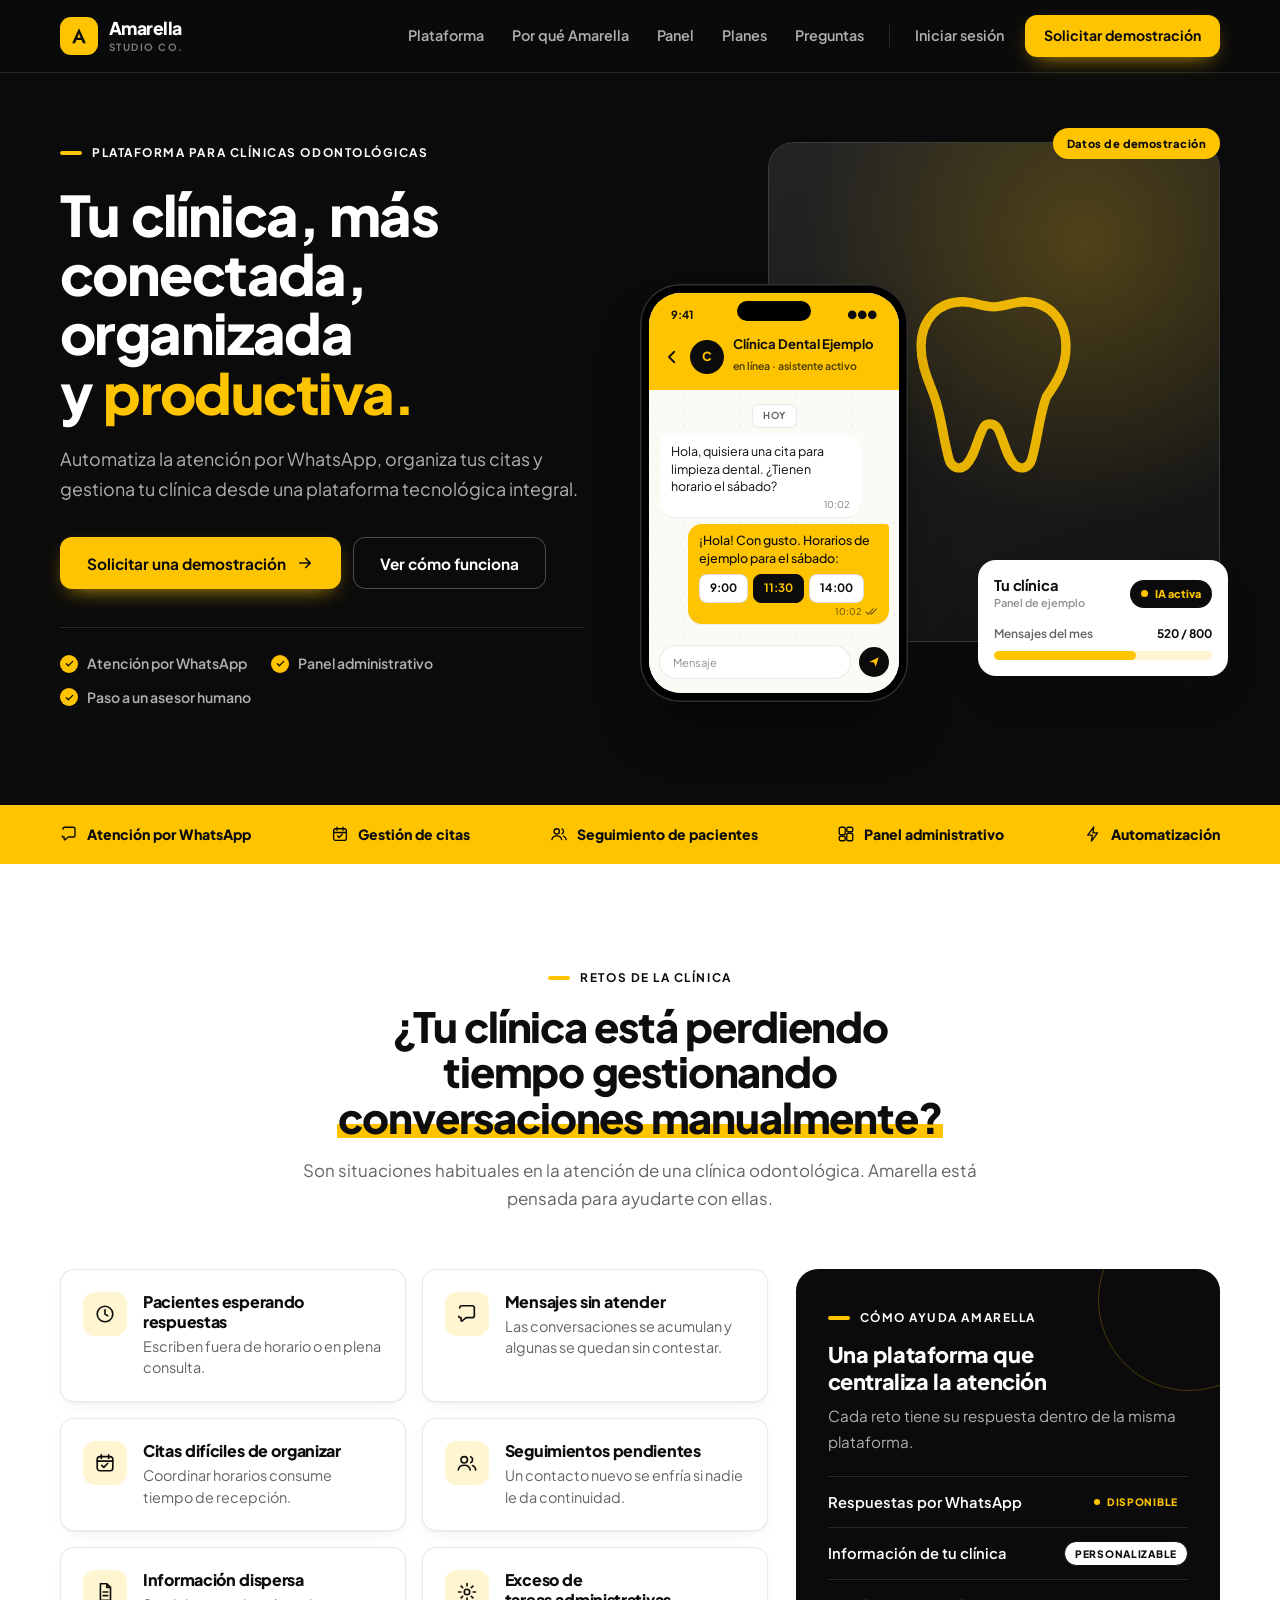
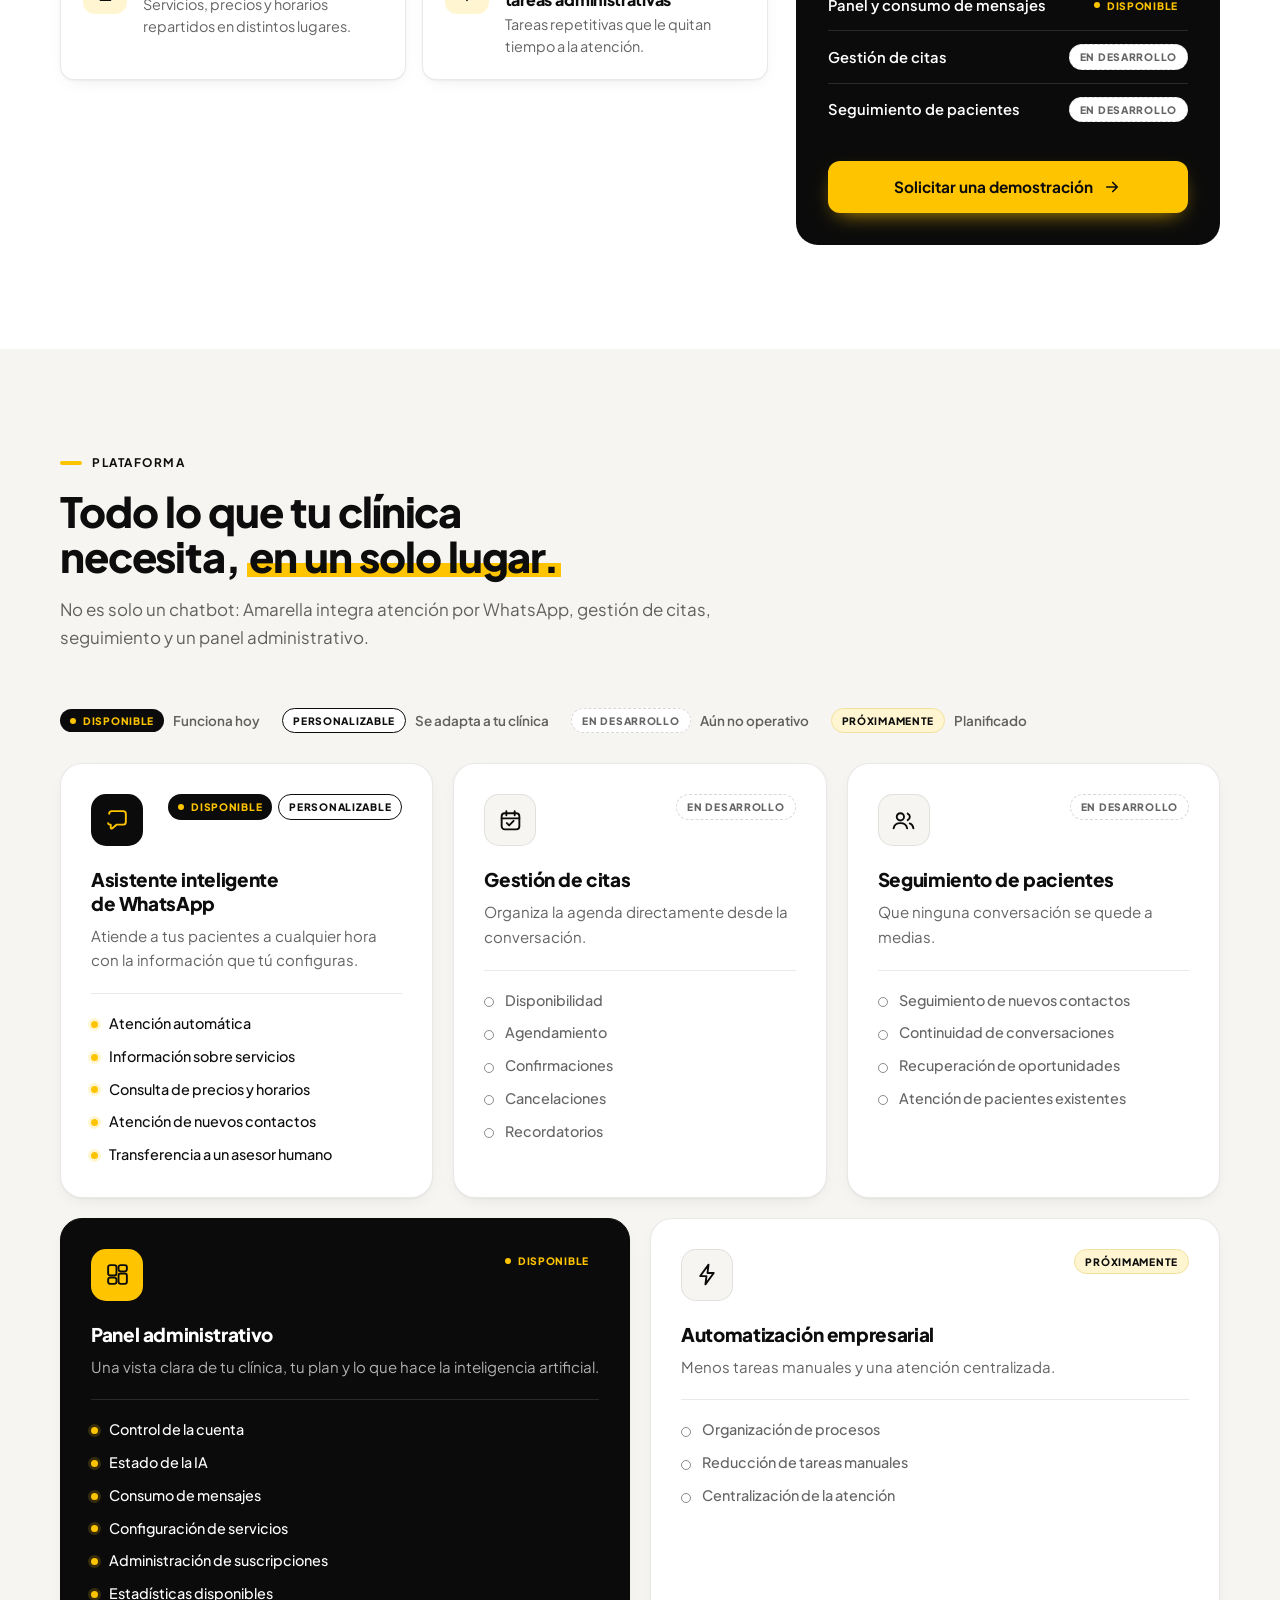
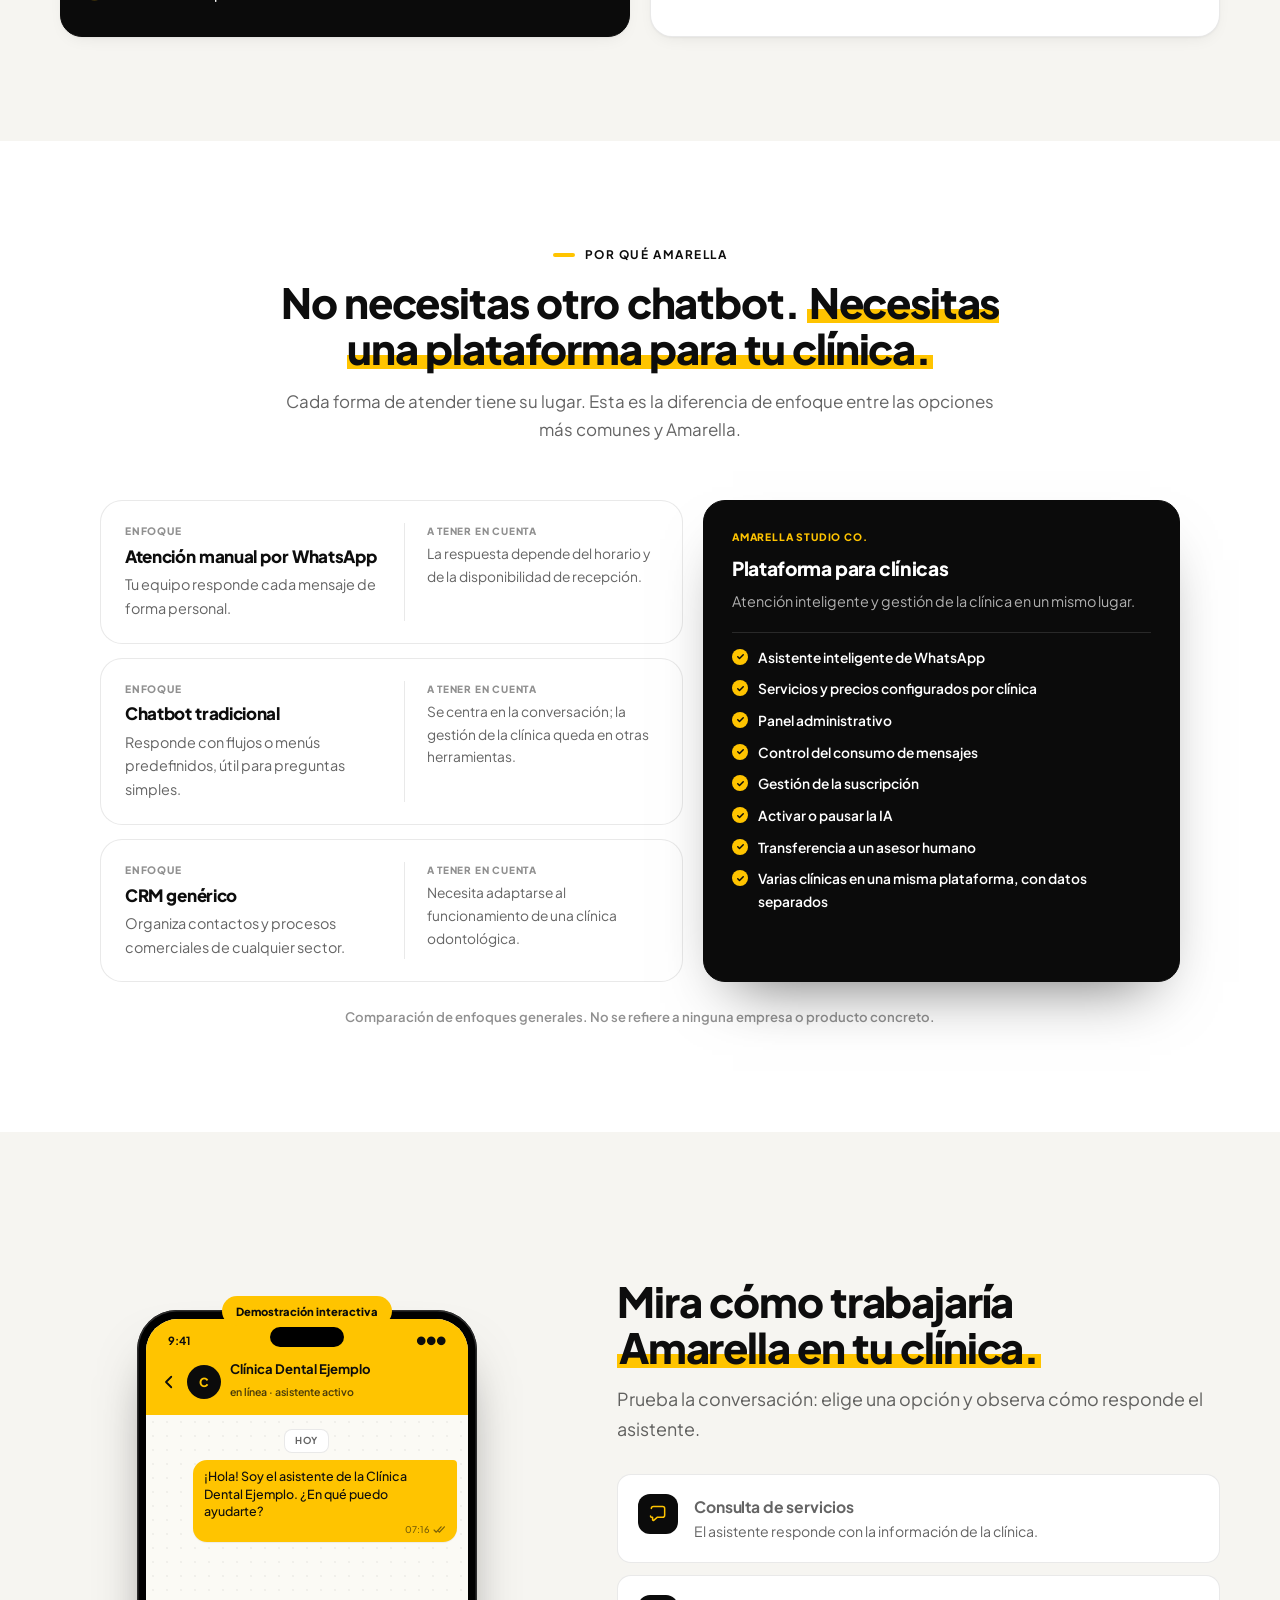
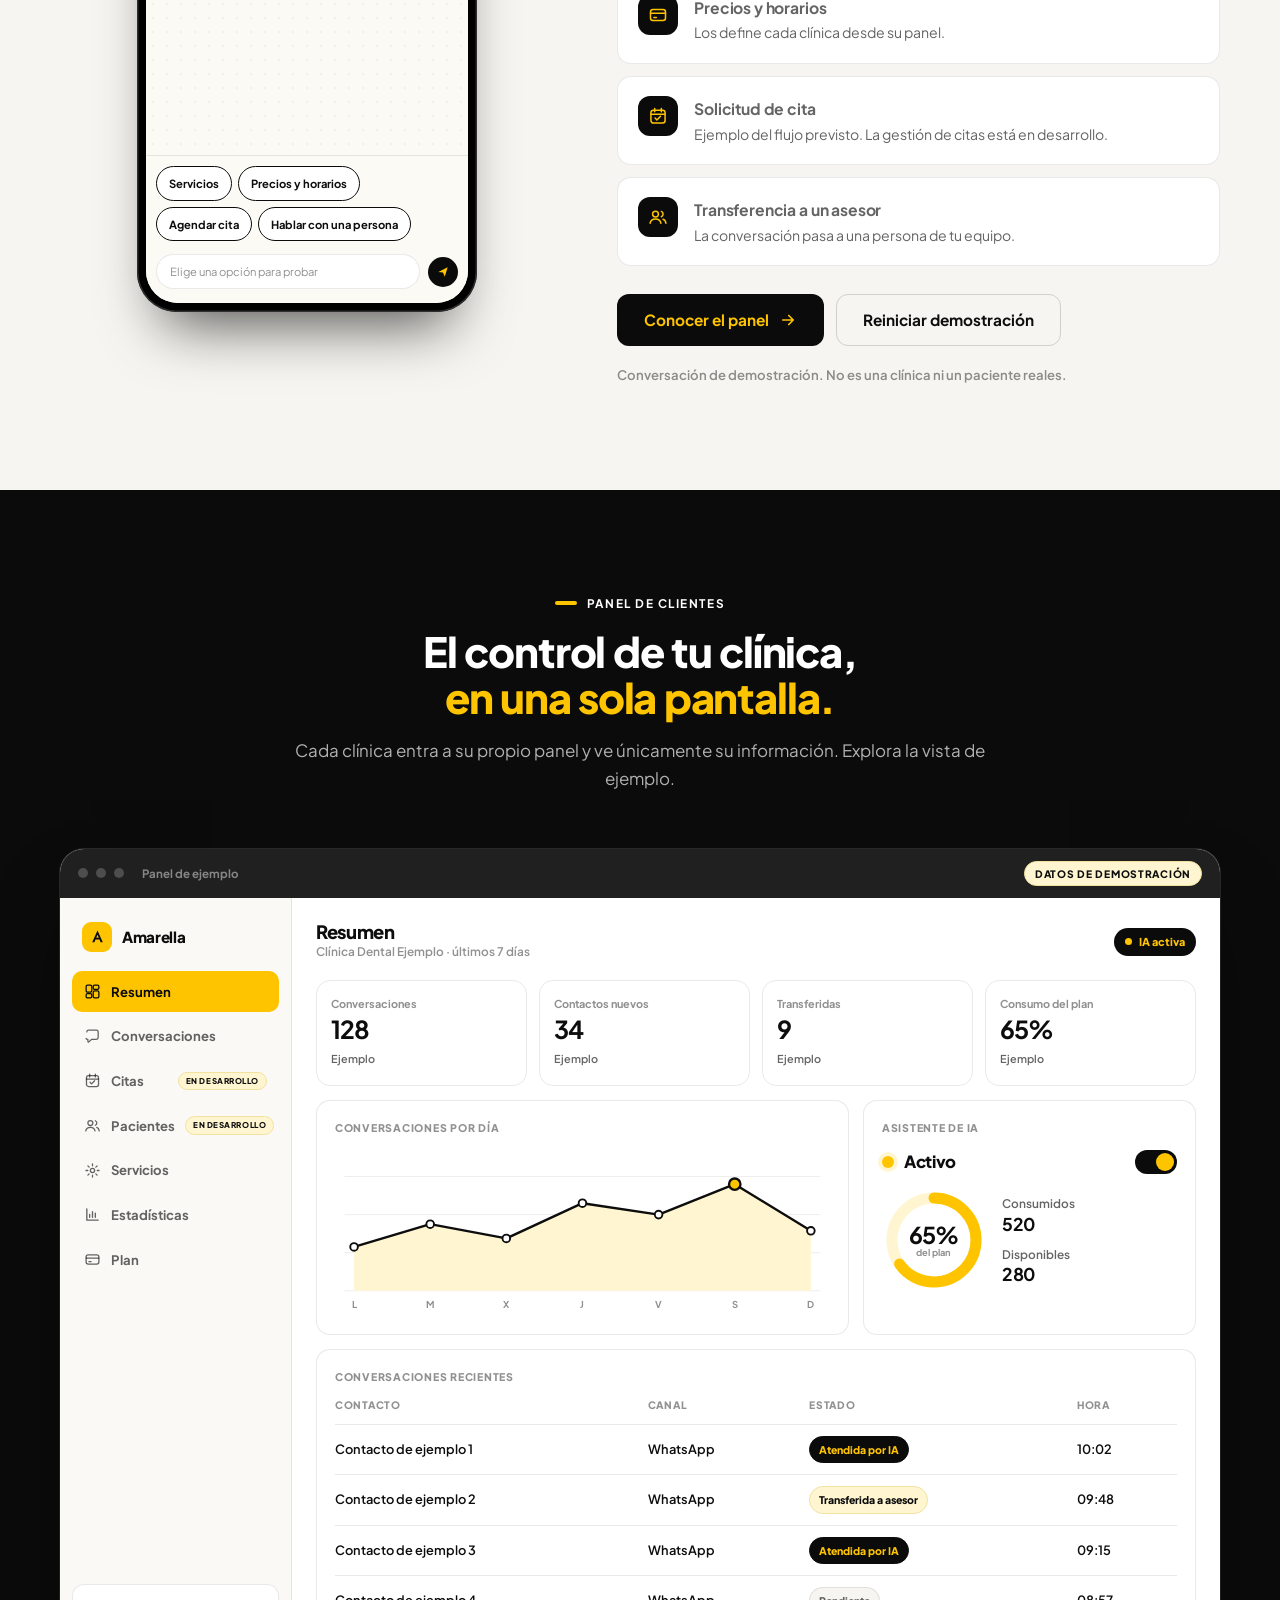
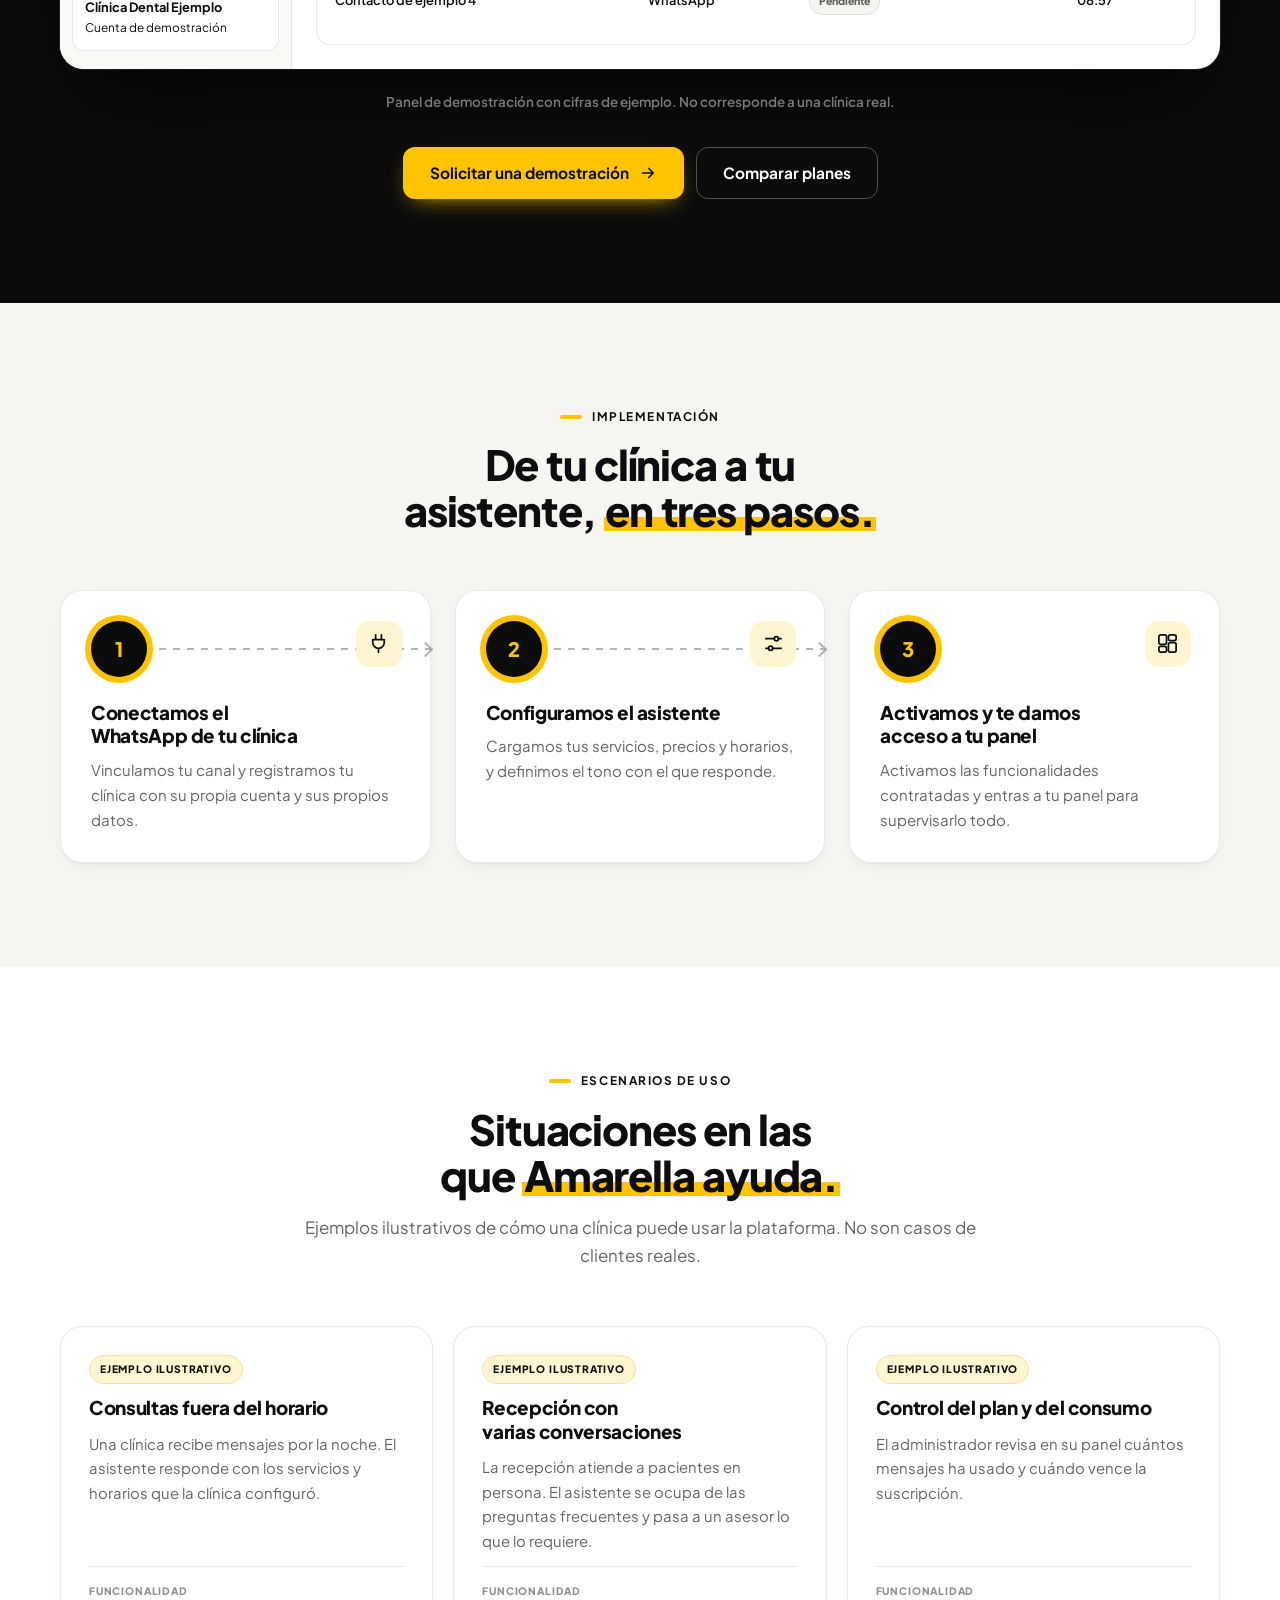
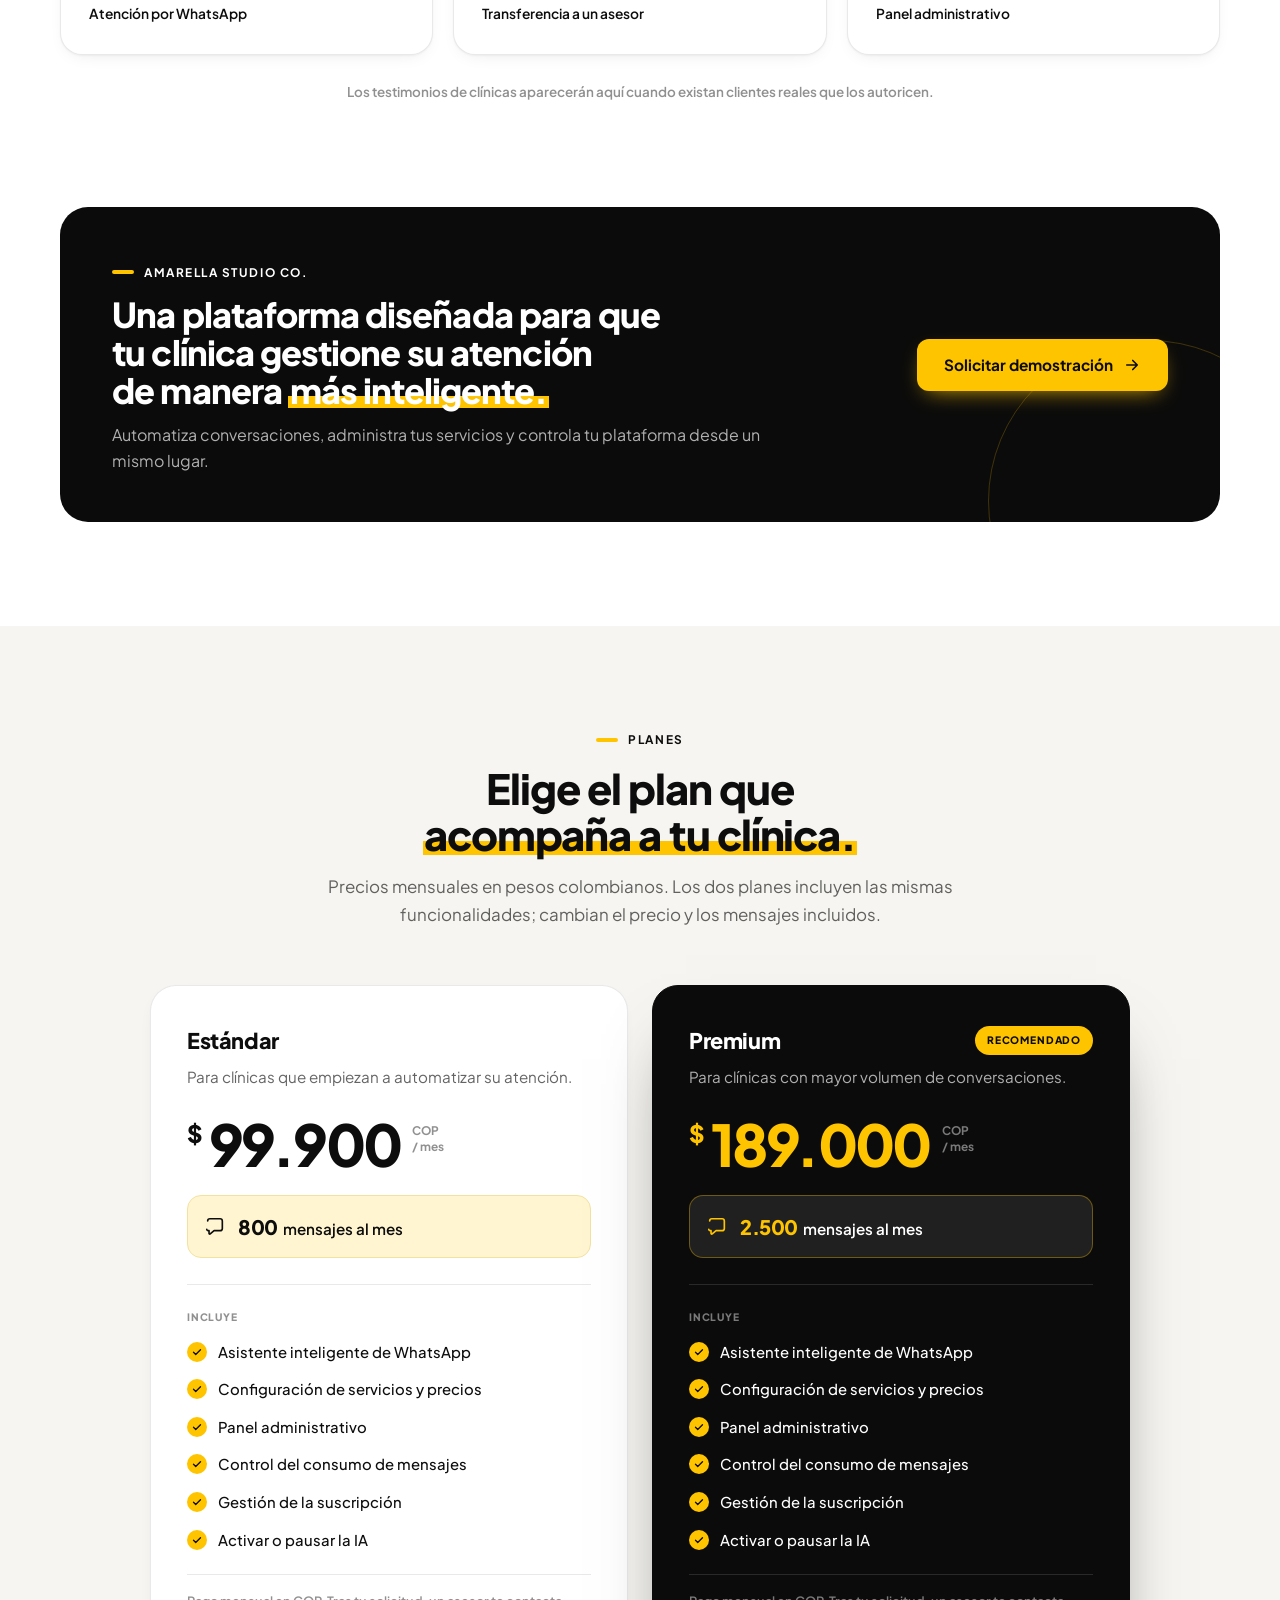
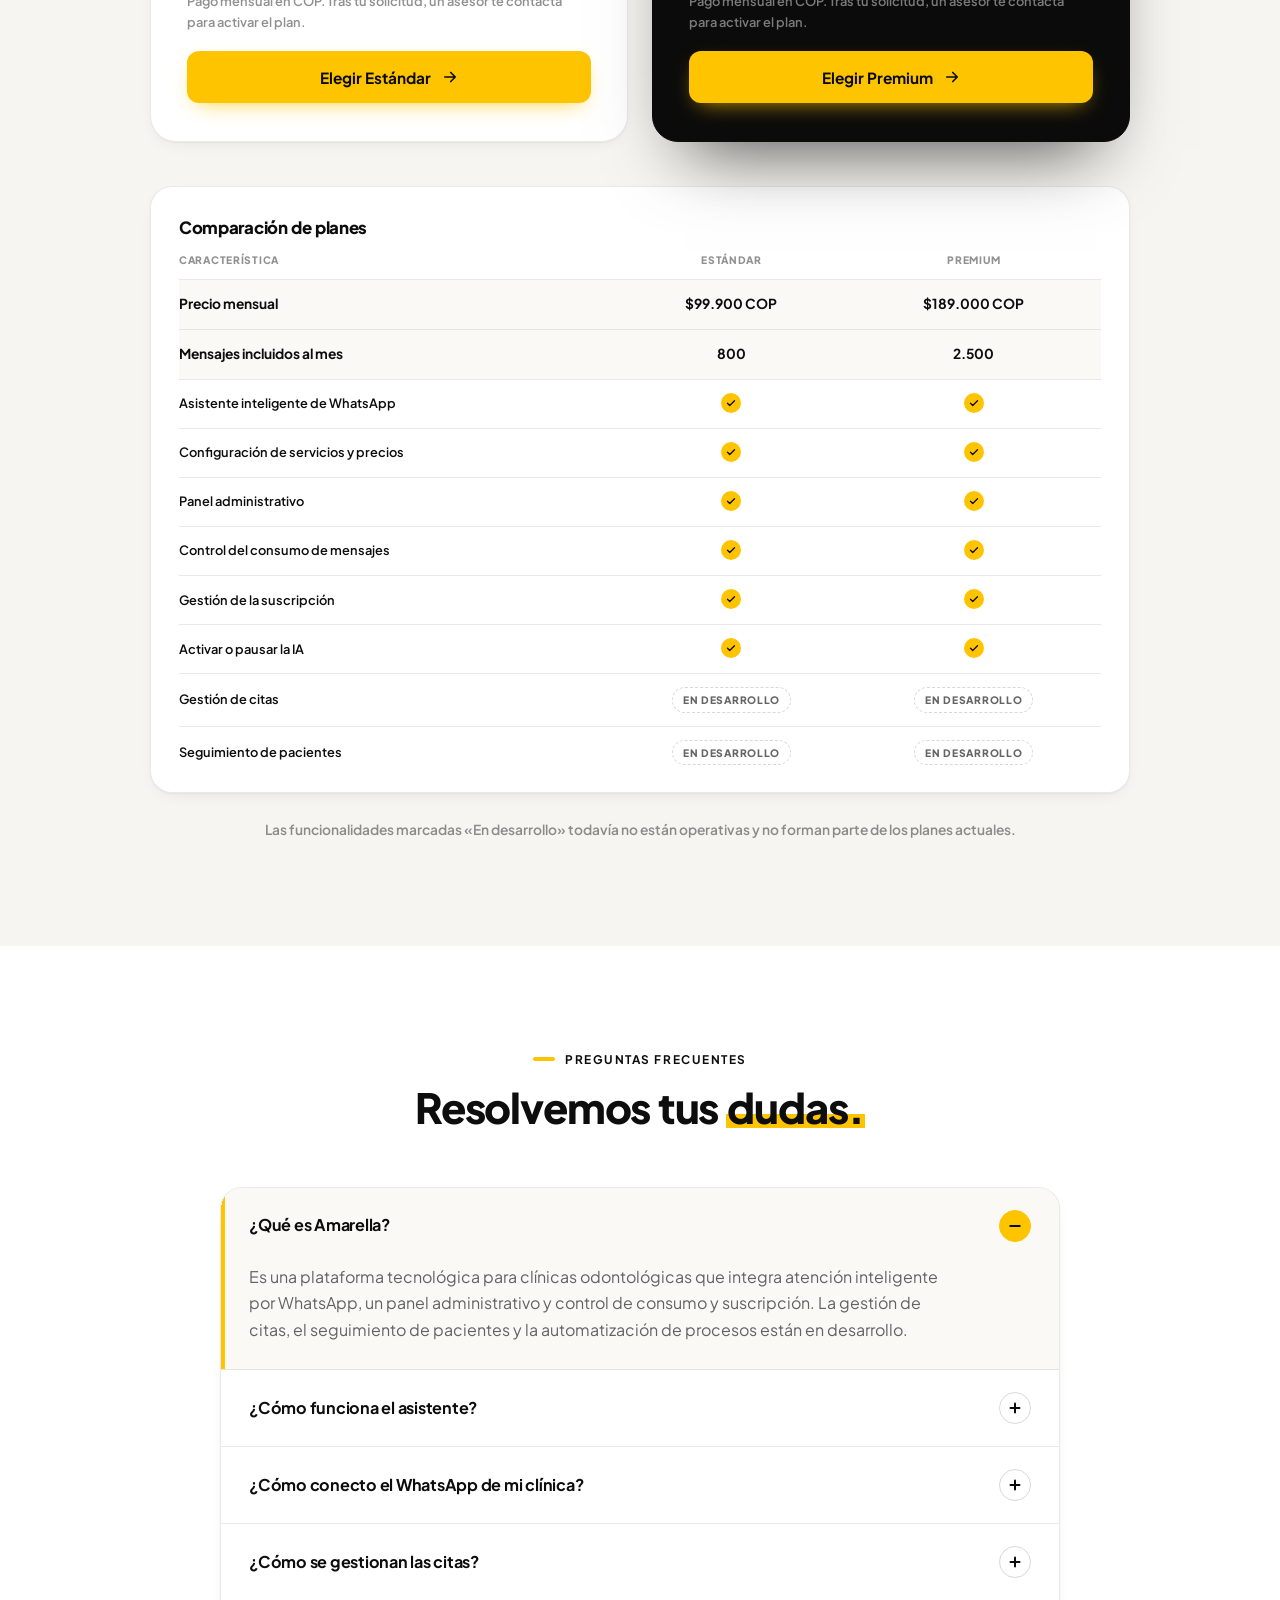
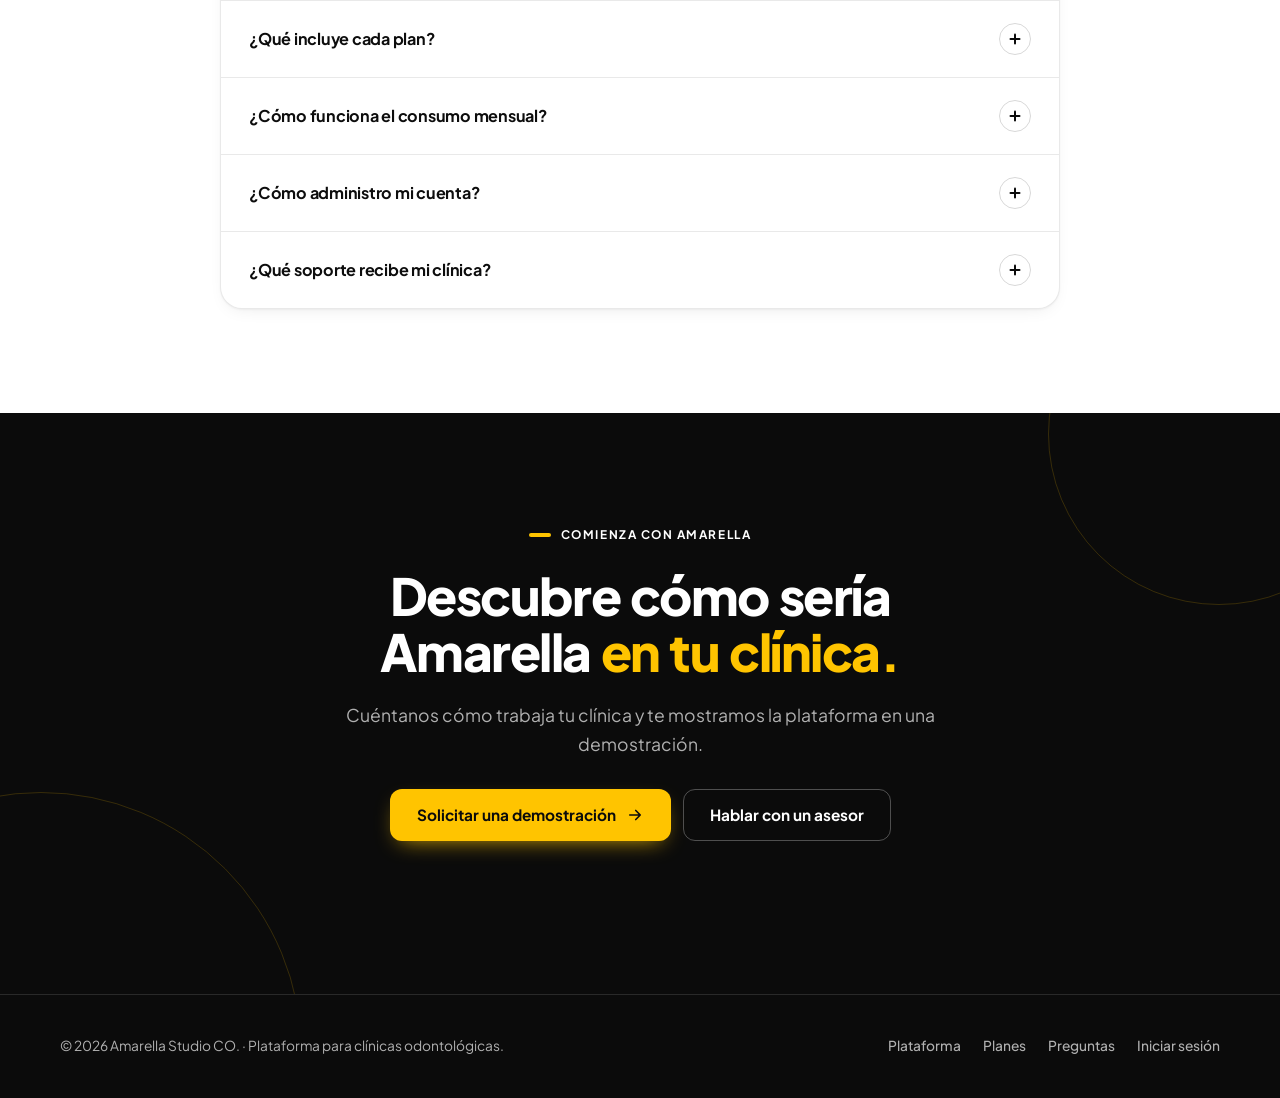
==== commit 40a15475: "Planes con precios en COP, comparación, sección Por qué Amarella y gancho comercial Co-Authored-By: " ====
--- a/web/premium/index.html
+++ b/web/premium/index.html
@@ -165,7 +165,7 @@
 .pill{display:inline-flex;align-items:center;gap:7px;padding:5px 11px;border-radius:999px;background:var(--k);color:var(--y);font-size:.68rem;font-weight:800;white-space:nowrap}
 .pill::before{content:"";width:7px;height:7px;border-radius:50%;background:var(--y);animation:pulse 2.4s infinite}
 .bar{height:9px;border-radius:99px;background:var(--y-tint);overflow:hidden}
-.bar i{display:block;height:100%;width:62%;background:var(--y);border-radius:99px}
+.bar i{display:block;height:100%;width:65%;background:var(--y);border-radius:99px}
 .l{display:flex;justify-content:space-between;gap:10px;font-size:.74rem;font-weight:600;color:var(--mute);margin-bottom:8px}
 .l b{color:var(--ink)}
 
@@ -269,7 +269,7 @@
 .ring{position:relative;width:104px;height:104px;flex:none}
 .ring svg{width:100%;height:100%;transform:rotate(-90deg)}
 .ring .tr{fill:none;stroke:var(--y-tint);stroke-width:11}
-.ring .pg{fill:none;stroke:var(--y);stroke-width:11;stroke-linecap:round;stroke-dasharray:164 264}
+.ring .pg{fill:none;stroke:var(--y);stroke-width:11;stroke-linecap:round;stroke-dasharray:172 264}
 .ring div{position:absolute;inset:0;display:grid;place-content:center;text-align:center;line-height:1.1}
 .ring strong{font-size:1.45rem;letter-spacing:-.04em}.ring small{font-size:.58rem;color:var(--soft);font-weight:700}
 .gl{display:grid;gap:10px;font-size:.74rem;color:var(--mute);font-weight:600;min-width:0}
@@ -336,11 +336,6 @@
 .plan-h{display:flex;justify-content:space-between;align-items:center;gap:10px;min-height:32px}
 .plan h3{font-size:1.35rem}
 .plan .desc{color:var(--mute);margin-top:8px;font-size:.95rem}
-.price{margin:26px 0 4px;font-size:2rem;font-weight:800;letter-spacing:-.04em;line-height:1.1}
-.price-n{font-size:.82rem;color:var(--soft);font-weight:600}
-.limit{margin:22px 0 0;padding:14px 16px;border-radius:12px;background:var(--paper);display:flex;justify-content:space-between;gap:12px;font-size:.84rem;font-weight:700;align-items:center}
-.limit span:first-child{white-space:nowrap}
-.limit span:last-child{color:var(--mute);font-weight:600;text-align:right}
 .incl{font-size:.64rem;font-weight:800;letter-spacing:.08em;text-transform:uppercase;color:var(--soft);padding-top:24px;margin-bottom:14px}
 .plan ul{list-style:none;margin:0 0 30px;padding:0;display:grid;gap:13px;font-size:.93rem;font-weight:500}
 .plan li{display:flex;gap:11px;align-items:flex-start}
@@ -348,9 +343,6 @@
 .plan li .st{margin-left:auto;font-size:.56rem;padding:3px 8px}
 .plan .btn{margin-top:auto;width:100%}
 .plan.prem{background:var(--k);color:var(--white);border-color:var(--k);box-shadow:0 40px 70px -34px rgba(0,0,0,.7)}
-.plan.prem .desc,.plan.prem .price-n{color:var(--mute-d)}
-.plan.prem .price{color:var(--y)}
-.plan.prem .limit{background:var(--k3)}.plan.prem .limit span:last-child{color:var(--mute-d)}
 .plan.prem .incl{color:var(--soft-d)}
 .plan.prem .st-dev{background:transparent;color:var(--mute-d);border-color:rgba(255,255,255,.3)}
 .badge{background:var(--y);color:var(--k);font-size:.64rem;font-weight:800;letter-spacing:.08em;text-transform:uppercase;padding:6px 12px;border-radius:999px;white-space:nowrap}
@@ -364,6 +356,50 @@
 .cmp .y svg{width:12px;height:12px}
 .plans-note{margin-top:26px;text-align:center;color:var(--soft);font-size:.86rem;font-weight:600}
 
+/* por qué */
+.why{display:grid;grid-template-columns:minmax(0,1.1fr) minmax(0,.9fr);gap:20px;align-items:stretch;max-width:1080px;margin:0 auto}
+.why-l{display:grid;gap:14px}
+.why-l .wc{display:grid;grid-template-columns:minmax(0,1fr) minmax(0,1fr);gap:6px 24px;align-items:start;padding:22px 24px}
+.why-l .wc .wk,.why-l .wc h3,.why-l .wc>p{grid-column:1}
+.why-l .wc .wn{grid-column:2;grid-row:1/span 3;margin:0;padding:0 0 0 22px;border-top:0;border-left:1px solid var(--line);align-self:stretch}
+.wc{border:1px solid var(--line);border-radius:var(--r-lg);padding:26px;background:var(--white);display:flex;flex-direction:column;gap:10px;min-width:0}
+.wc .wk{font-size:.64rem;font-weight:800;letter-spacing:.08em;text-transform:uppercase;color:var(--soft)}
+.wc h3{font-size:1.06rem}
+.wc p{color:var(--mute);font-size:.9rem}
+.wn{margin-top:auto;padding-top:14px;border-top:1px solid var(--line);font-size:.86rem;color:var(--mute)}
+.wn b{display:block;font-size:.62rem;font-weight:800;letter-spacing:.08em;text-transform:uppercase;color:var(--soft);margin-bottom:4px}
+.wc.am{background:var(--k);color:var(--white);border-color:var(--k);box-shadow:0 30px 60px -30px rgba(0,0,0,.6);padding:28px}
+.wc.am .wk{color:var(--y)}.wc.am h3{font-size:1.2rem}.wc.am p{color:var(--mute-d)}
+.wc.am ul{list-style:none;margin:8px 0 0;padding:14px 0 0;border-top:1px solid var(--line-d);display:grid;gap:9px;font-size:.86rem;font-weight:600}
+.wc.am li{display:flex;gap:10px;align-items:flex-start}
+.wc.am li::before{content:"";flex:none;width:16px;height:16px;border-radius:50%;margin-top:2px;background:var(--y) url("data:image/svg+xml,%3Csvg xmlns='http://www.w3.org/2000/svg' viewBox='0 0 20 20'%3E%3Cpath d='M5 10.5l3.2 3.2L15 6.8' fill='none' stroke='%230B0B0B' stroke-width='2.6' stroke-linecap='round' stroke-linejoin='round'/%3E%3C/svg%3E") center/11px no-repeat}
+.why-note{margin-top:24px;text-align:center;font-size:.82rem;color:var(--soft);font-weight:600}
+/* gancho */
+.hook-s{padding-block:0 104px}
+.hook{background:var(--k);color:var(--white);border-radius:28px;padding:48px 52px;display:grid;grid-template-columns:minmax(0,1fr) auto;gap:36px;align-items:center;position:relative;overflow:hidden}
+.hook::after{content:"";position:absolute;right:-90px;bottom:-140px;width:320px;height:320px;border-radius:50%;border:1.5px solid rgba(255,196,0,.22)}
+.hook h2{font-size:clamp(1.55rem,2.8vw,2.15rem);margin:14px 0 12px;max-width:26ch}
+.hook p{color:var(--mute-d);max-width:56ch}
+.hook .btn{position:relative;z-index:1}
+/* precios */
+.pz{display:flex;align-items:flex-start;gap:6px;margin:26px 0 0;line-height:1}
+.pz .cur{font-size:1.5rem;font-weight:800;margin-top:6px}
+.pz .amt{font-size:clamp(2.8rem,5vw,3.6rem);font-weight:800;letter-spacing:-.045em}
+.pz .per{font-size:.74rem;font-weight:700;color:var(--soft);margin:8px 0 0 6px;line-height:1.3}
+.plan.prem .pz{color:var(--y)}.plan.prem .pz .per{color:var(--soft-d)}
+.msgs{margin-top:22px;padding:14px 16px;border-radius:14px;background:var(--y-tint);border:1px solid var(--y-line);display:flex;align-items:center;gap:12px;font-size:.95rem;font-weight:600}
+.msgs svg{width:22px;height:22px;flex:none}
+.msgs b{font-size:1.25rem;font-weight:800;letter-spacing:-.02em;margin-right:2px}
+.plan.prem .msgs{background:var(--k3);border-color:rgba(255,196,0,.35);color:var(--white)}
+.plan.prem .msgs svg{color:var(--y)}.plan.prem .msgs b{color:var(--y)}
+.cond{font-size:.8rem;color:var(--soft);font-weight:600;margin:0 0 18px;padding-top:16px;border-top:1px solid var(--line)}
+.plan.prem .cond{color:var(--soft-d);border-color:var(--line-d)}
+.plan .incl{border-top:1px solid var(--line);margin-top:26px}
+.plan.prem .incl{border-color:var(--line-d)}
+.plan ul{margin-bottom:22px}
+.plan.prem .desc{color:var(--mute-d)}
+.cmp tr.hlr td{background:var(--off);font-size:.86rem}
+.cmp tr.hlr td:first-child{font-weight:700}
 /* faq */
 .faq{max-width:840px;margin:0 auto;background:var(--white);border:1px solid var(--line);border-radius:22px;box-shadow:var(--sh-1);overflow:hidden}
 .qa{border-bottom:1px solid var(--line);position:relative;transition:background .3s}
@@ -463,6 +499,9 @@
   .sico{top:26px;right:22px}
   .step h3{padding-right:56px}
   .sc{grid-template-columns:minmax(0,1fr);max-width:620px;margin-inline:auto}
+  .why{grid-template-columns:minmax(0,1fr);max-width:640px}
+  .wc.am ul{grid-template-columns:1fr 1fr;column-gap:24px}
+  .hook{grid-template-columns:minmax(0,1fr);padding:40px}
 }
 @media(max-width:900px){
   .burger{display:grid}
@@ -511,6 +550,12 @@
   .steps::before{left:43px;top:46px;bottom:46px}
   .sico{width:40px;height:40px;top:22px;right:18px}.sico svg{width:20px;height:20px}
   .plan{padding:30px 24px}
+  .why-l .wc{grid-template-columns:minmax(0,1fr)}
+  .why-l .wc .wn{grid-column:1;grid-row:auto;padding:12px 0 0;border-left:0;border-top:1px solid var(--line);margin-top:6px}
+  .wc.am ul{grid-template-columns:minmax(0,1fr)}
+  .hook-s{padding-block:0 64px}
+  .hook{padding:30px 22px;border-radius:22px}
+  .hook .btn{width:100%}
   .cmp{padding:6px 16px 12px}
   .qa button{padding:18px 20px;font-size:.97rem;gap:14px}.qa .body p{padding:0 20px 22px}
   .contact{padding-block:80px}
@@ -560,7 +605,7 @@
     </a>
     <nav class="menu" id="menu" aria-label="Principal">
       <a href="#servicios">Plataforma</a>
-      <a href="#demo">Demostración</a>
+      <a href="#por-que">Por qué Amarella</a>
       <a href="#panel">Panel</a>
       <a href="#planes">Planes</a>
       <a href="#faq">Preguntas</a>
@@ -610,7 +655,7 @@
       </div>
       <div class="mini-dash">
         <div class="dh"><div><b>Tu clínica</b><small>Panel de ejemplo</small></div><span class="pill">IA activa</span></div>
-        <div class="l"><span>Mensajes del mes</span><b>620 / 1.000</b></div>
+        <div class="l"><span>Mensajes del mes</span><b>520 / 800</b></div>
         <div class="bar"><i></i></div>
       </div>
     </div>
@@ -705,8 +750,39 @@
   </div>
 </section>
 
+<!-- POR QUÉ AMARELLA -->
+<section id="por-que" class="white">
+  <div class="wrap">
+    <div class="sec-head center">
+      <span class="eyebrow rv">Por qué Amarella</span>
+      <h2 class="rv" style="--d:.06s">No necesitas otro chatbot. <span class="hl">Necesitas una plataforma para tu clínica.</span></h2>
+      <p class="rv" style="--d:.12s">Cada forma de atender tiene su lugar. Esta es la diferencia de enfoque entre las opciones más comunes y Amarella.</p>
+    </div>
+    <div class="why">
+      <div class="why-l">
+      <article class="wc rv"><span class="wk">Enfoque</span><h3>Atención manual por WhatsApp</h3><p>Tu equipo responde cada mensaje de forma personal.</p><div class="wn"><b>A tener en cuenta</b>La respuesta depende del horario y de la disponibilidad de recepción.</div></article>
+      <article class="wc rv" style="--d:.06s"><span class="wk">Enfoque</span><h3>Chatbot tradicional</h3><p>Responde con flujos o menús predefinidos, útil para preguntas simples.</p><div class="wn"><b>A tener en cuenta</b>Se centra en la conversación; la gestión de la clínica queda en otras herramientas.</div></article>
+      <article class="wc rv" style="--d:.12s"><span class="wk">Enfoque</span><h3>CRM genérico</h3><p>Organiza contactos y procesos comerciales de cualquier sector.</p><div class="wn"><b>A tener en cuenta</b>Necesita adaptarse al funcionamiento de una clínica odontológica.</div></article>
+      </div>
+      <article class="wc am rv" style="--d:.18s"><span class="wk">Amarella Studio CO.</span><h3>Plataforma para clínicas</h3><p>Atención inteligente y gestión de la clínica en un mismo lugar.</p>
+        <ul>
+          <li>Asistente inteligente de WhatsApp</li>
+          <li>Servicios y precios configurados por clínica</li>
+          <li>Panel administrativo</li>
+          <li>Control del consumo de mensajes</li>
+          <li>Gestión de la suscripción</li>
+          <li>Activar o pausar la IA</li>
+          <li>Transferencia a un asesor humano</li>
+          <li>Varias clínicas en una misma plataforma, con datos separados</li>
+        </ul>
+      </article>
+    </div>
+    <p class="why-note rv">Comparación de enfoques generales. No se refiere a ninguna empresa o producto concreto.</p>
+  </div>
+</section>
+
 <!-- DEMO INTERACTIVA -->
-<section id="demo" class="white">
+<section id="demo" class="paper">
   <div class="wrap dm">
     <div class="dm-phone rv">
       <span class="dm-badge">Demostración interactiva</span>
@@ -768,7 +844,7 @@
               <div class="kpi"><small>Conversaciones</small><strong>128</strong><span>Ejemplo</span></div>
               <div class="kpi"><small>Contactos nuevos</small><strong>34</strong><span>Ejemplo</span></div>
               <div class="kpi"><small>Transferidas</small><strong>9</strong><span>Ejemplo</span></div>
-              <div class="kpi"><small>Consumo del plan</small><strong>62%</strong><span>Ejemplo</span></div>
+              <div class="kpi"><small>Consumo del plan</small><strong>65%</strong><span>Ejemplo</span></div>
             </div>
             <div class="row r2">
               <div class="box"><span class="bt">Conversaciones por día</span>
@@ -783,8 +859,8 @@
               </div>
               <div class="box"><span class="bt">Asistente de IA</span>
                 <div class="ia"><span class="dot"></span>Activo<span class="sw" aria-hidden="true"></span></div>
-                <div class="gauge"><div class="ring"><svg viewBox="0 0 104 104" aria-hidden="true"><circle class="tr" cx="52" cy="52" r="42"/><circle class="pg" cx="52" cy="52" r="42"/></svg><div><strong>62%</strong><small>del plan</small></div></div>
-                <div class="gl"><span>Consumidos<b>620</b></span><span>Disponibles<b>380</b></span></div></div>
+                <div class="gauge"><div class="ring"><svg viewBox="0 0 104 104" aria-hidden="true"><circle class="tr" cx="52" cy="52" r="42"/><circle class="pg" cx="52" cy="52" r="42"/></svg><div><strong>65%</strong><small>del plan</small></div></div>
+                <div class="gl"><span>Consumidos<b>520</b></span><span>Disponibles<b>280</b></span></div></div>
               </div>
             </div>
             <div class="box" style="margin-top:14px"><span class="bt">Conversaciones recientes</span>
@@ -850,13 +926,13 @@
             </div>
           </section>
           <section class="view" data-v="plan">
-            <div class="vh"><div><h4>Plan y suscripción</h4><small>Cuenta de demostración</small></div><span class="pill">Plan activo</span></div>
+            <div class="vh"><div><h4>Plan y suscripción</h4><small>Cuenta de demostración · Plan Estándar</small></div><span class="pill">Plan activo</span></div>
             <div class="row r2" style="margin-top:0">
               <div class="box"><span class="bt">Consumo de mensajes</span>
-                <div class="l"><span>Este mes</span><b>620 / 1.000</b></div><div class="bar"><i></i></div>
+                <div class="l"><span>Este mes</span><b>520 / 800</b></div><div class="bar"><i></i></div>
                 <div class="kpis" style="grid-template-columns:repeat(3,1fr);margin-top:16px">
-                  <div class="kpi"><small>Consumidos</small><strong>620</strong></div>
-                  <div class="kpi"><small>Disponibles</small><strong>380</strong></div>
+                  <div class="kpi"><small>Consumidos</small><strong>520</strong></div>
+                  <div class="kpi"><small>Disponibles</small><strong>280</strong></div>
                   <div class="kpi"><small>Vence en</small><strong>18 d</strong></div>
                 </div>
               </div>
@@ -869,7 +945,7 @@
       </div>
     </div>
     <p class="dm-note rv">Panel de demostración con cifras de ejemplo. No corresponde a una clínica real.</p>
-    <div class="actions"><button class="btn btn-y" type="button" data-open-form>Solicitar una demostración <svg class="go"><use href="#i-arrow"/></svg></button><a class="btn btn-o" href="#planes">Comparar planes</a></div>
+    <div class="actions"><button class="btn btn-y" type="button" data-open-form>Solicitar una demostración <svg class="go"><use href="#i-arrow"/></svg></button><a class="btn btn-o" href="#comparacion">Comparar planes</a></div>
   </div>
 </section>
 
@@ -913,58 +989,64 @@
   </div>
 </section>
 
+<!-- GANCHO -->
+<section class="hook-s white" id="gancho">
+  <div class="wrap">
+    <div class="hook rv">
+      <div>
+        <span class="eyebrow">Amarella Studio CO.</span>
+        <h2>Una plataforma diseñada para que tu clínica gestione su atención de manera <span class="hl">más inteligente.</span></h2>
+        <p>Automatiza conversaciones, administra tus servicios y controla tu plataforma desde un mismo lugar.</p>
+      </div>
+      <button class="btn btn-y" type="button" data-open-form>Solicitar demostración <svg class="go"><use href="#i-arrow"/></svg></button>
+    </div>
+  </div>
+</section>
+
 <!-- PLANES -->
 <section id="planes" class="paper">
   <div class="wrap">
     <div class="sec-head center">
       <span class="eyebrow rv">Planes</span>
       <h2 class="rv" style="--d:.06s">Elige el plan que <span class="hl">acompaña a tu clínica.</span></h2>
-      <p class="rv" style="--d:.12s">Cada plan incluye un límite mensual de mensajes. Los precios y condiciones se confirman al contratar.</p>
+      <p class="rv" style="--d:.12s">Precios mensuales en pesos colombianos. Los dos planes incluyen las mismas funcionalidades; cambian el precio y los mensajes incluidos.</p>
     </div>
     <div class="plans">
       <article class="plan rv">
-        <div class="plan-h"><h3>Plan Estándar</h3></div>
+        <div class="plan-h"><h3>Estándar</h3></div>
         <p class="desc">Para clínicas que empiezan a automatizar su atención.</p>
-        <div class="price">A consultar</div><div class="price-n">Precio según tu clínica</div>
-        <div class="limit"><span>Mensajes al mes</span><span>Límite según plan · se confirma al contratar</span></div>
+        <div class="pz"><span class="cur">$</span><span class="amt">99.900</span><span class="per">COP<br>/ mes</span></div>
+        <div class="msgs"><svg><use href="#i-chat"/></svg><span><b>800</b> mensajes al mes</span></div>
         <div class="incl">Incluye</div>
-        <ul>
-          <li><svg><use href="#i-check"/></svg>Asistente inteligente de WhatsApp</li>
-          <li><svg><use href="#i-check"/></svg>Panel de cliente</li>
-          <li><svg><use href="#i-check"/></svg>Estado de la IA y consumo de mensajes</li>
-        </ul>
-        <button class="btn btn-o" type="button" data-open-form data-plan="Estándar">Elegir Estándar</button>
+        <ul><li><svg><use href="#i-check"/></svg>Asistente inteligente de WhatsApp</li><li><svg><use href="#i-check"/></svg>Configuración de servicios y precios</li><li><svg><use href="#i-check"/></svg>Panel administrativo</li><li><svg><use href="#i-check"/></svg>Control del consumo de mensajes</li><li><svg><use href="#i-check"/></svg>Gestión de la suscripción</li><li><svg><use href="#i-check"/></svg>Activar o pausar la IA</li></ul>
+        <p class="cond">Pago mensual en COP. Tras tu solicitud, un asesor te contacta para activar el plan.</p>
+        <button class="btn btn-y" type="button" data-open-form data-plan="Estándar">Elegir Estándar <svg class="go"><use href="#i-arrow"/></svg></button>
       </article>
       <article class="plan prem rv" style="--d:.1s">
-        <div class="plan-h"><h3>Plan Premium</h3><span class="badge">Recomendado</span></div>
+        <div class="plan-h"><h3>Premium</h3><span class="badge">Recomendado</span></div>
         <p class="desc">Para clínicas con mayor volumen de conversaciones.</p>
-        <div class="price">A consultar</div><div class="price-n">Precio según tu clínica</div>
-        <div class="limit"><span>Mensajes al mes</span><span>Mayor volumen · se confirma al contratar</span></div>
+        <div class="pz"><span class="cur">$</span><span class="amt">189.000</span><span class="per">COP<br>/ mes</span></div>
+        <div class="msgs"><svg><use href="#i-chat"/></svg><span><b>2.500</b> mensajes al mes</span></div>
         <div class="incl">Incluye</div>
-        <ul>
-          <li><svg><use href="#i-check"/></svg>Todo lo del plan Estándar</li>
-          <li><svg><use href="#i-check"/></svg>Más mensajes al mes</li>
-          <li><svg><use href="#i-check"/></svg>Avisos por correo y WhatsApp</li>
-        </ul>
+        <ul><li><svg><use href="#i-check"/></svg>Asistente inteligente de WhatsApp</li><li><svg><use href="#i-check"/></svg>Configuración de servicios y precios</li><li><svg><use href="#i-check"/></svg>Panel administrativo</li><li><svg><use href="#i-check"/></svg>Control del consumo de mensajes</li><li><svg><use href="#i-check"/></svg>Gestión de la suscripción</li><li><svg><use href="#i-check"/></svg>Activar o pausar la IA</li></ul>
+        <p class="cond">Pago mensual en COP. Tras tu solicitud, un asesor te contacta para activar el plan.</p>
         <button class="btn btn-y" type="button" data-open-form data-plan="Premium">Elegir Premium <svg class="go"><use href="#i-arrow"/></svg></button>
       </article>
     </div>
-    <div class="cmp rv">
+    <div class="cmp rv" id="comparacion">
       <h3>Comparación de planes</h3>
       <div class="tw"><table>
         <thead><tr><th>Característica</th><th>Estándar</th><th>Premium</th></tr></thead>
         <tbody>
-          <tr><td>Asistente inteligente de WhatsApp</td><td><span class="y"><svg><use href="#i-check"/></svg></span></td><td><span class="y"><svg><use href="#i-check"/></svg></span></td></tr>
-          <tr><td>Panel de cliente</td><td><span class="y"><svg><use href="#i-check"/></svg></span></td><td><span class="y"><svg><use href="#i-check"/></svg></span></td></tr>
-          <tr><td>Estado de la IA y consumo</td><td><span class="y"><svg><use href="#i-check"/></svg></span></td><td><span class="y"><svg><use href="#i-check"/></svg></span></td></tr>
-          <tr><td>Límite mensual de mensajes</td><td>Según plan</td><td>Mayor</td></tr>
-          <tr><td>Avisos por correo y WhatsApp</td><td>—</td><td><span class="y"><svg><use href="#i-check"/></svg></span></td></tr>
+          <tr class="hlr"><td>Precio mensual</td><td><b>$99.900 COP</b></td><td><b>$189.000 COP</b></td></tr>
+          <tr class="hlr"><td>Mensajes incluidos al mes</td><td><b>800</b></td><td><b>2.500</b></td></tr>
+          <tr><td>Asistente inteligente de WhatsApp</td><td><span class="y"><svg><use href="#i-check"/></svg></span></td><td><span class="y"><svg><use href="#i-check"/></svg></span></td></tr><tr><td>Configuración de servicios y precios</td><td><span class="y"><svg><use href="#i-check"/></svg></span></td><td><span class="y"><svg><use href="#i-check"/></svg></span></td></tr><tr><td>Panel administrativo</td><td><span class="y"><svg><use href="#i-check"/></svg></span></td><td><span class="y"><svg><use href="#i-check"/></svg></span></td></tr><tr><td>Control del consumo de mensajes</td><td><span class="y"><svg><use href="#i-check"/></svg></span></td><td><span class="y"><svg><use href="#i-check"/></svg></span></td></tr><tr><td>Gestión de la suscripción</td><td><span class="y"><svg><use href="#i-check"/></svg></span></td><td><span class="y"><svg><use href="#i-check"/></svg></span></td></tr><tr><td>Activar o pausar la IA</td><td><span class="y"><svg><use href="#i-check"/></svg></span></td><td><span class="y"><svg><use href="#i-check"/></svg></span></td></tr>
           <tr><td>Gestión de citas</td><td><span class="st st-dev">En desarrollo</span></td><td><span class="st st-dev">En desarrollo</span></td></tr>
           <tr><td>Seguimiento de pacientes</td><td><span class="st st-dev">En desarrollo</span></td><td><span class="st st-dev">En desarrollo</span></td></tr>
         </tbody>
       </table></div>
     </div>
-    <p class="plans-note rv">Las funcionalidades en desarrollo no están operativas todavía. Los precios, límites y condiciones se confirman al contratar.</p>
+    <p class="plans-note rv">Las funcionalidades marcadas «En desarrollo» todavía no están operativas y no forman parte de los planes actuales.</p>
   </div>
 </section>
 
@@ -980,8 +1062,8 @@
       <div class="qa"><button type="button" aria-expanded="false"><span>¿Cómo funciona el asistente?</span><i class="pm"></i></button><div class="body"><div><p>Recibe los mensajes de tus pacientes por WhatsApp y responde con la información que tu clínica configuró: servicios, precios y horarios. Cuando hace falta, pasa la conversación a un asesor de tu equipo.</p></div></div></div>
       <div class="qa"><button type="button" aria-expanded="false"><span>¿Cómo conecto el WhatsApp de mi clínica?</span><i class="pm"></i></button><div class="body"><div><p>Nos encargamos de la conexión durante la implementación. Al solicitar la demostración te indicaremos qué necesitamos de tu parte.</p></div></div></div>
       <div class="qa"><button type="button" aria-expanded="false"><span>¿Cómo se gestionan las citas?</span><i class="pm"></i></button><div class="body"><div><p>La gestión de citas (disponibilidad, agendamiento, confirmaciones, cancelaciones y recordatorios) está en desarrollo y todavía no está operativa. Hoy el asistente atiende consultas y puede pasar la conversación a un asesor para coordinarlas.</p></div></div></div>
-      <div class="qa"><button type="button" aria-expanded="false"><span>¿Qué incluye cada plan?</span><i class="pm"></i></button><div class="body"><div><p>Ambos planes incluyen el asistente de WhatsApp y el panel de cliente, con un límite mensual de mensajes. Premium está pensado para mayor volumen e incluye avisos por correo y WhatsApp. Precios, límites y condiciones se confirman al contratar.</p></div></div></div>
-      <div class="qa"><button type="button" aria-expanded="false"><span>¿Cómo funciona el consumo mensual?</span><i class="pm"></i></button><div class="body"><div><p>Cada plan tiene un límite mensual de mensajes. En tu panel ves los mensajes consumidos y los disponibles, y recibes avisos cuando el plan está por vencer o el límite se acerca.</p></div></div></div>
+      <div class="qa"><button type="button" aria-expanded="false"><span>¿Qué incluye cada plan?</span><i class="pm"></i></button><div class="body"><div><p>Estándar cuesta $99.900 COP al mes e incluye 800 mensajes mensuales. Premium cuesta $189.000 COP al mes e incluye 2.500 mensajes mensuales. Los dos incluyen el asistente de WhatsApp, la configuración de servicios y precios, el panel administrativo, el control del consumo, la gestión de la suscripción y el control del estado de la IA.</p></div></div></div>
+      <div class="qa"><button type="button" aria-expanded="false"><span>¿Cómo funciona el consumo mensual?</span><i class="pm"></i></button><div class="body"><div><p>Cada plan incluye un número de mensajes al mes: 800 en Estándar y 2.500 en Premium. En tu panel ves los mensajes consumidos y los disponibles, y recibes avisos cuando el plan está por vencer o el límite se acerca.</p></div></div></div>
       <div class="qa"><button type="button" aria-expanded="false"><span>¿Cómo administro mi cuenta?</span><i class="pm"></i></button><div class="body"><div><p>Desde tu panel puedes ver el estado de la IA, activar o desactivar el asistente, revisar el consumo, consultar tu plan y editar los servicios, precios y horarios de tu clínica. Cada clínica ve únicamente su información.</p></div></div></div>
       <div class="qa"><button type="button" aria-expanded="false"><span>¿Qué soporte recibe mi clínica?</span><i class="pm"></i></button><div class="body"><div><p>Te acompañamos en la implementación y en el uso del panel. Los canales y horarios de soporte se confirmarán al contratar.</p></div></div></div>
     </div>
@@ -1016,7 +1098,7 @@
     <button class="x" type="button" data-close aria-label="Cerrar"><svg><use href="#i-close"/></svg></button>
     <span class="eyebrow">Demostración</span>
     <h3 id="fTitle">Solicita una demostración</h3>
-    <p>Déjanos tus datos y te mostramos cómo funcionaría Amarella en tu clínica.</p>
+    <p id="fLead">Déjanos tus datos y te mostramos cómo funcionaría Amarella en tu clínica.</p>
     <form id="demoForm" class="fg" novalidate>
       <div class="fr">
         <div class="fl"><label for="fNombre">Nombre</label><input id="fNombre" name="nombre" type="text" autocomplete="name" required><span class="er">Escribe tu nombre.</span></div>
@@ -1026,7 +1108,7 @@
         <div class="fl"><label for="fWa">WhatsApp</label><input id="fWa" name="whatsapp" type="tel" inputmode="tel" autocomplete="tel" placeholder="Con código de país" required><span class="er">Escribe un número válido (7 a 15 dígitos).</span></div>
         <div class="fl"><label for="fMail">Correo electrónico</label><input id="fMail" name="correo" type="email" autocomplete="email" required><span class="er">Escribe un correo válido.</span></div>
       </div>
-      <div class="fl"><label for="fPlan">Plan de interés</label><select id="fPlan" name="plan"><option value="Sin preferencia">Sin preferencia</option><option value="Estándar">Plan Estándar</option><option value="Premium">Plan Premium</option></select></div>
+      <div class="fl"><label for="fPlan">Plan de interés</label><select id="fPlan" name="plan"><option value="Sin preferencia">Sin preferencia</option><option value="Estándar">Estándar · $99.900 COP/mes</option><option value="Premium">Premium · $189.000 COP/mes</option></select></div>
       <div class="fs" id="fStatus" role="status" aria-live="polite"></div>
       <button class="btn btn-y" type="submit" id="fSubmit">Enviar solicitud</button>
       <p class="small">Usaremos estos datos solo para contactarte sobre la demostración.</p>
@@ -1114,7 +1196,9 @@
   function clearStatus(){st.className='fs';st.innerHTML=''}
   $$('[data-open-form]').forEach(function(b){b.addEventListener('click',function(){
     setMenu(false);clearStatus();sub.disabled=false;sub.textContent='Enviar solicitud';
-    plan.value=b.getAttribute('data-plan')||'Sin preferencia';
+    var pl=b.getAttribute('data-plan');plan.value=pl||'Sin preferencia';
+    $('#fTitle').textContent=pl?('Solicitar el plan '+pl):'Solicita una demostración';
+    $('#fLead').textContent=pl?('Déjanos tus datos y un asesor te contactará para activar el plan '+pl+'. Esta solicitud no realiza ningún cobro.'):'Déjanos tus datos y te mostramos cómo funcionaría Amarella en tu clínica.';
     openDlg(formDlg);setTimeout(function(){$('#fNombre').focus()},50);
   })});
   function setBad(input,bad){input.closest('.fl').classList.toggle('bad',bad);input.setAttribute('aria-invalid',bad)}
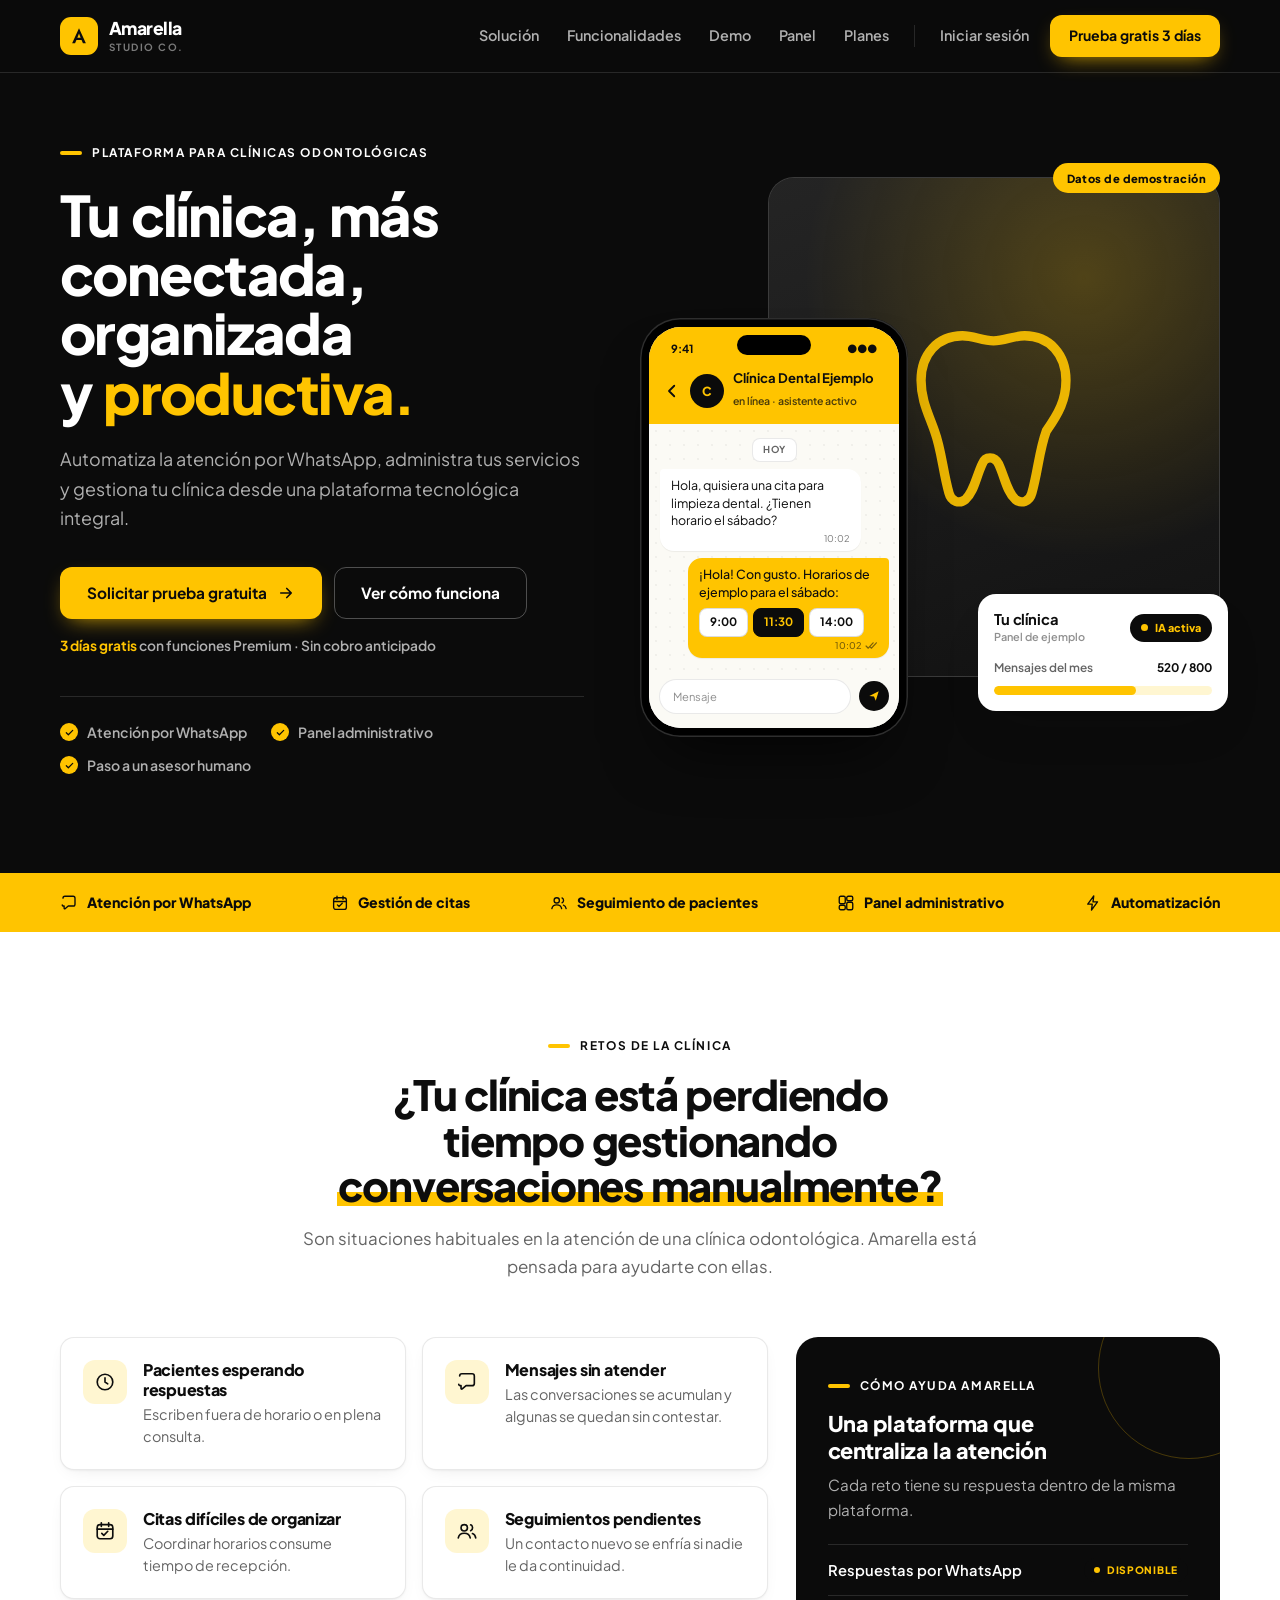
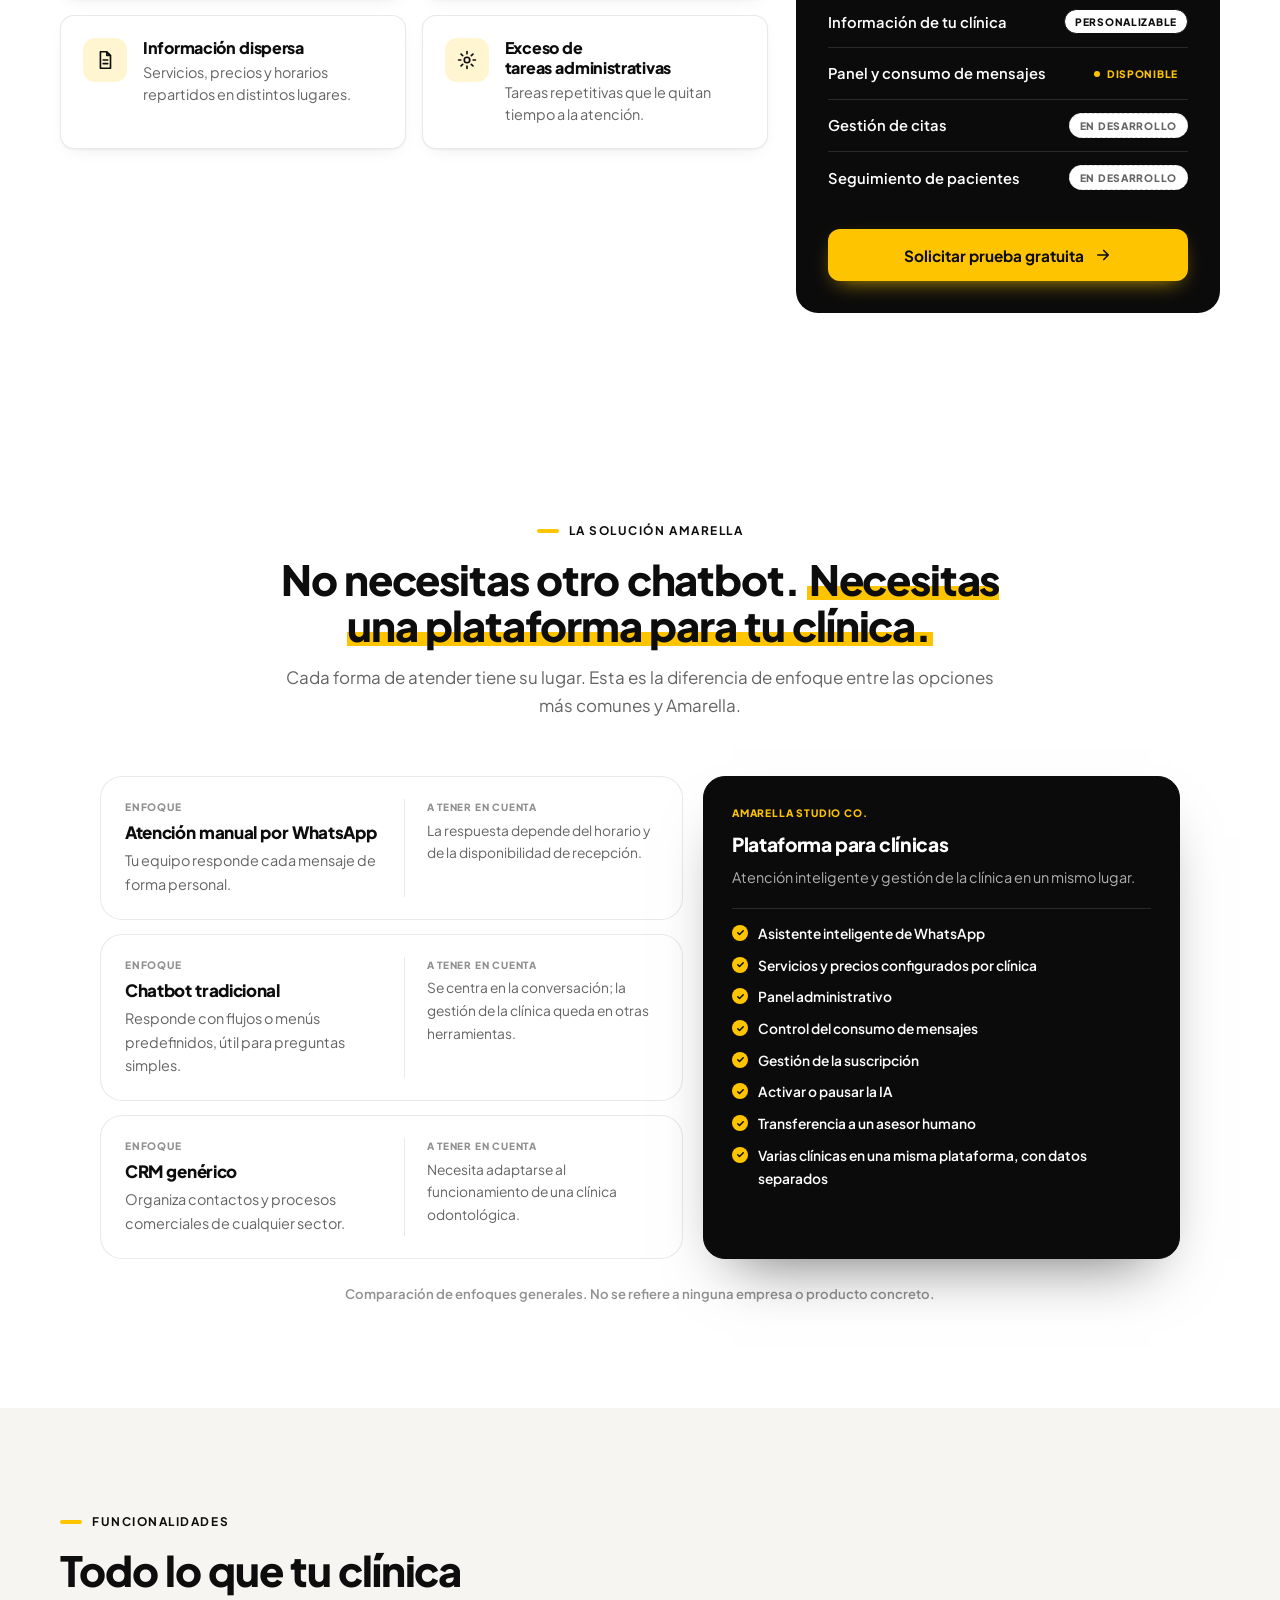
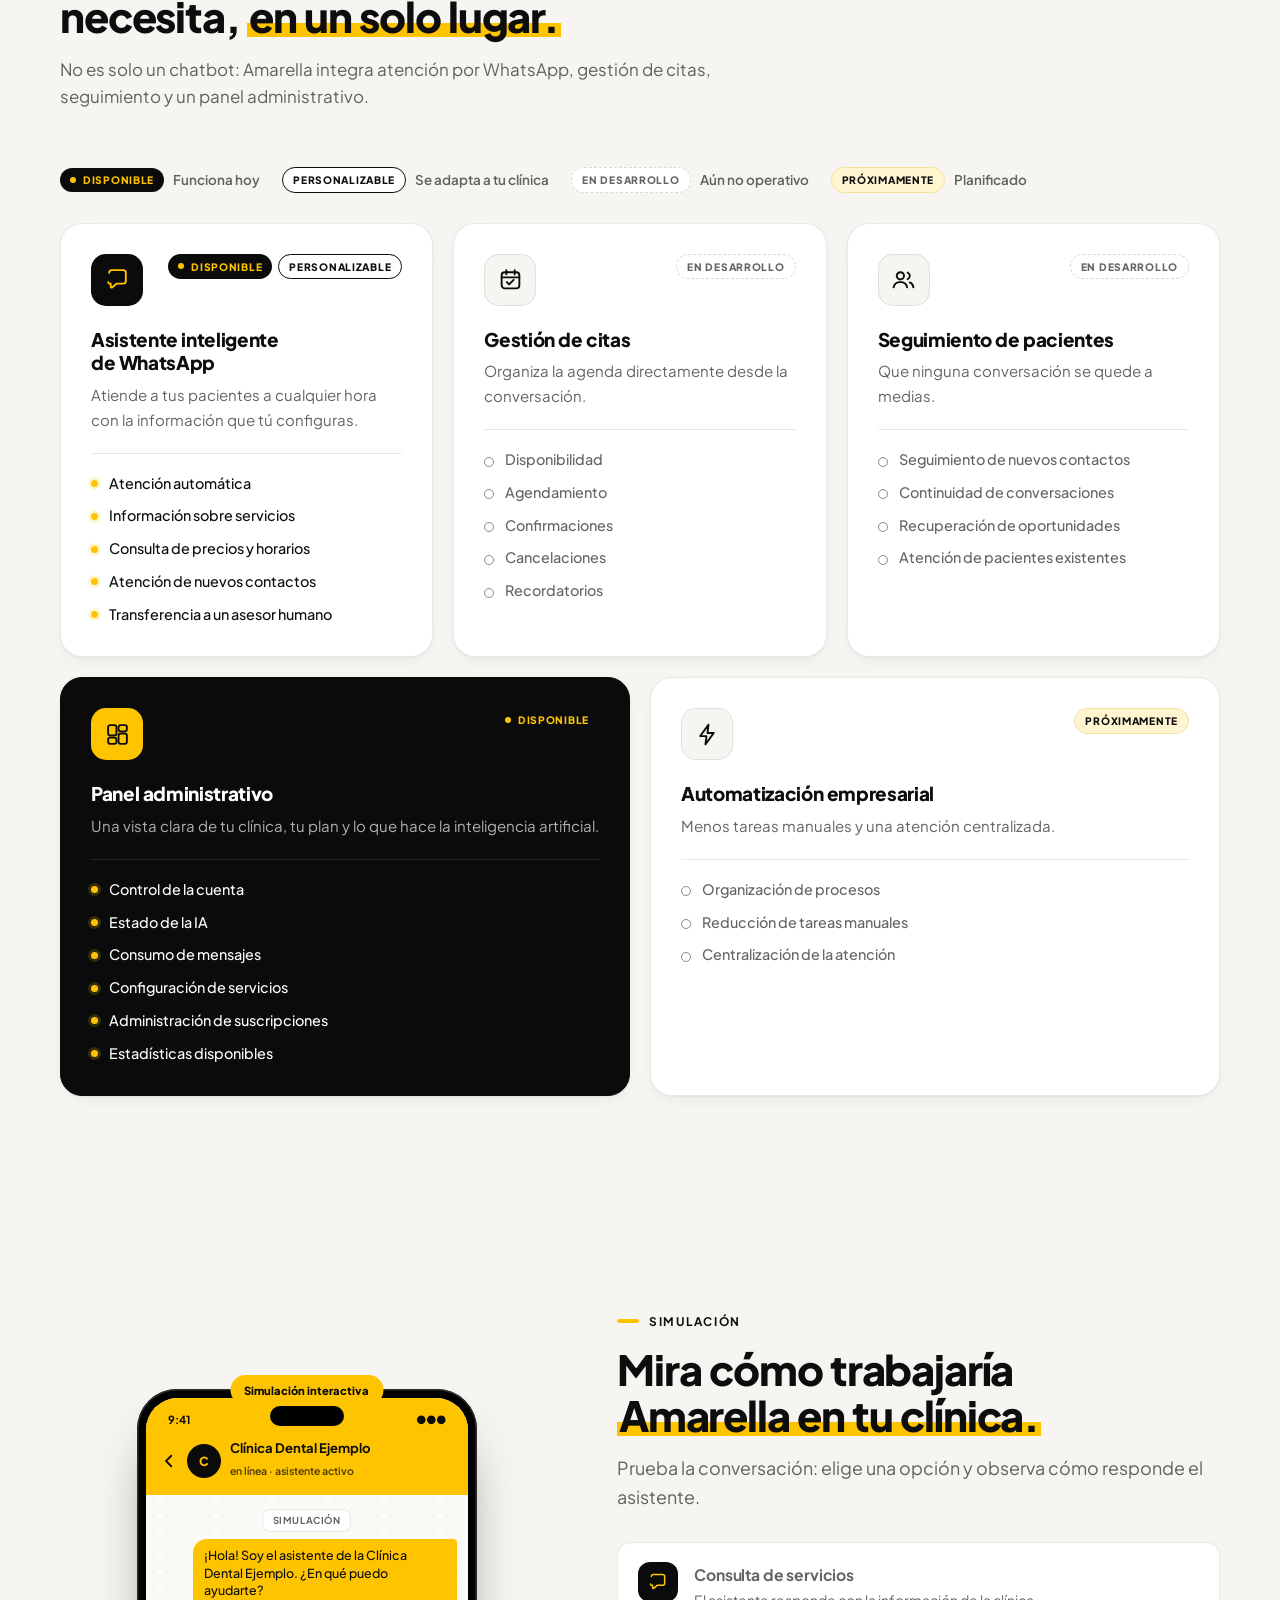
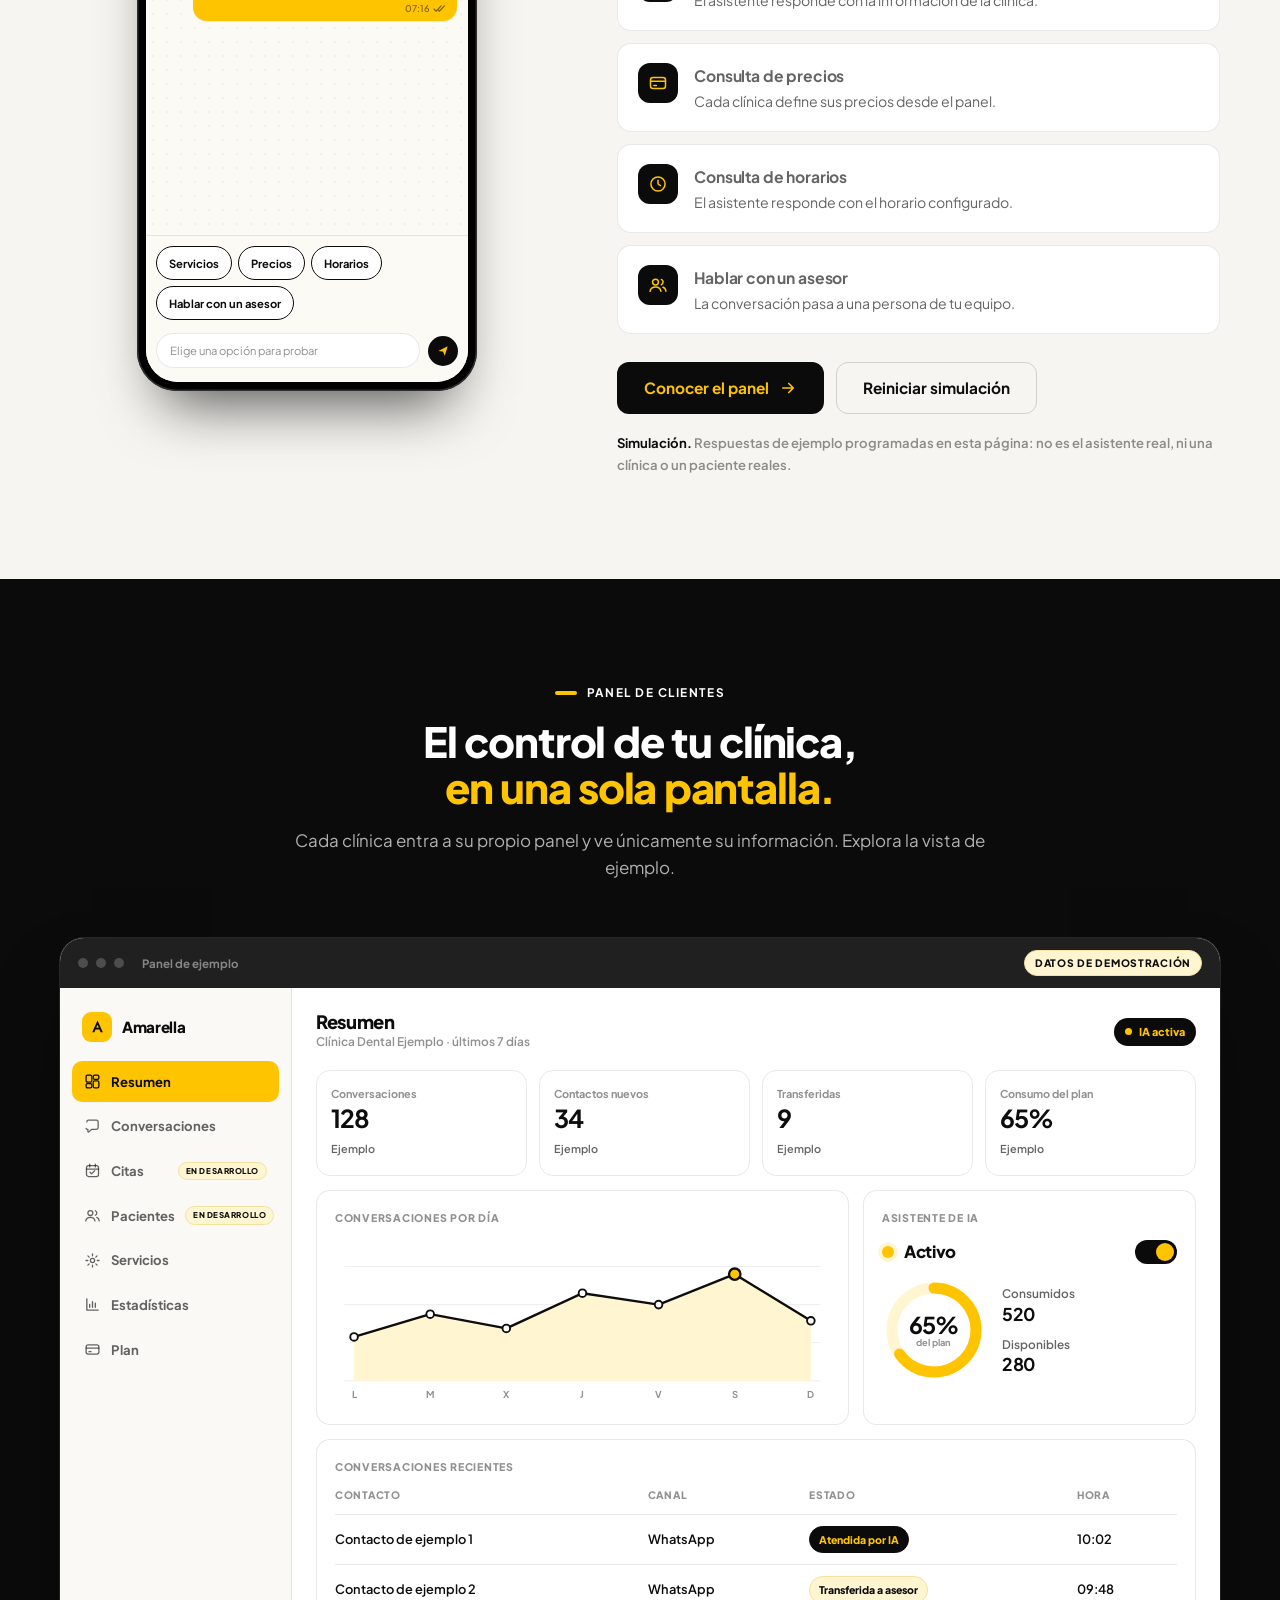
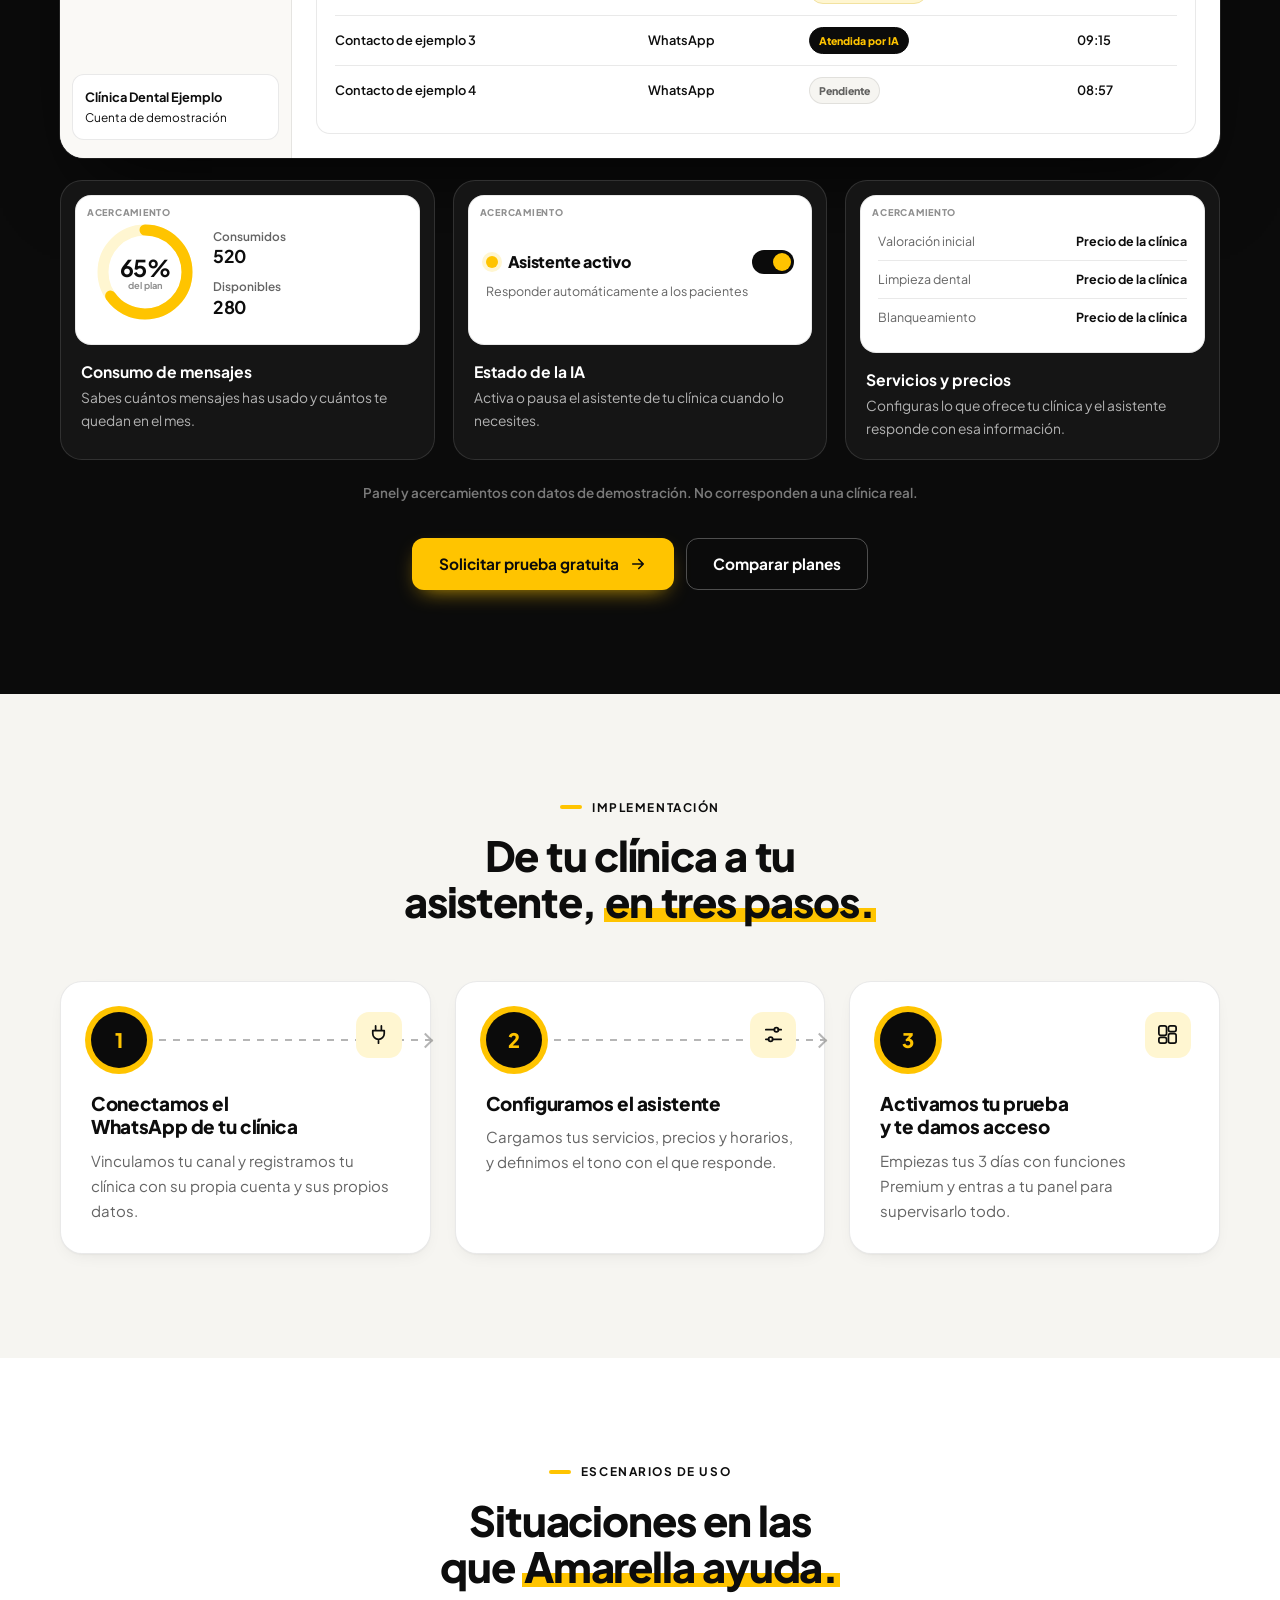
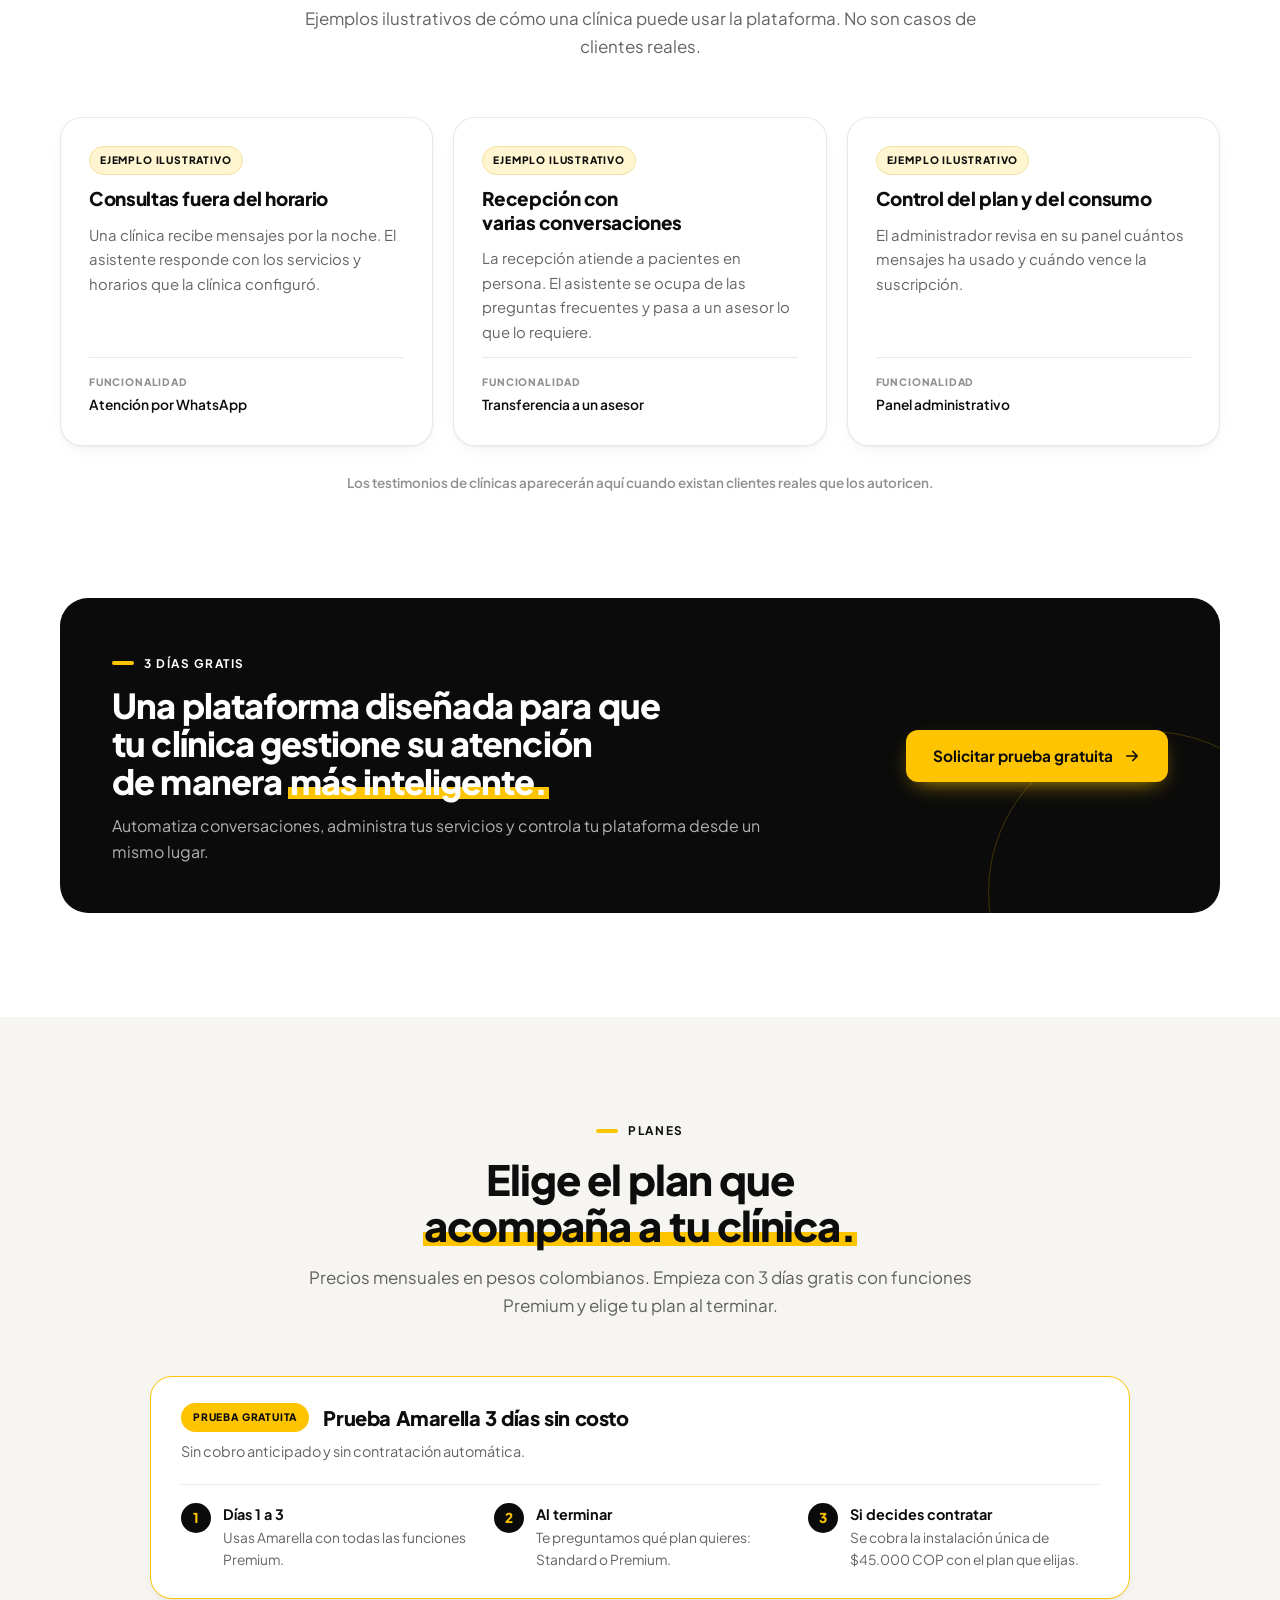
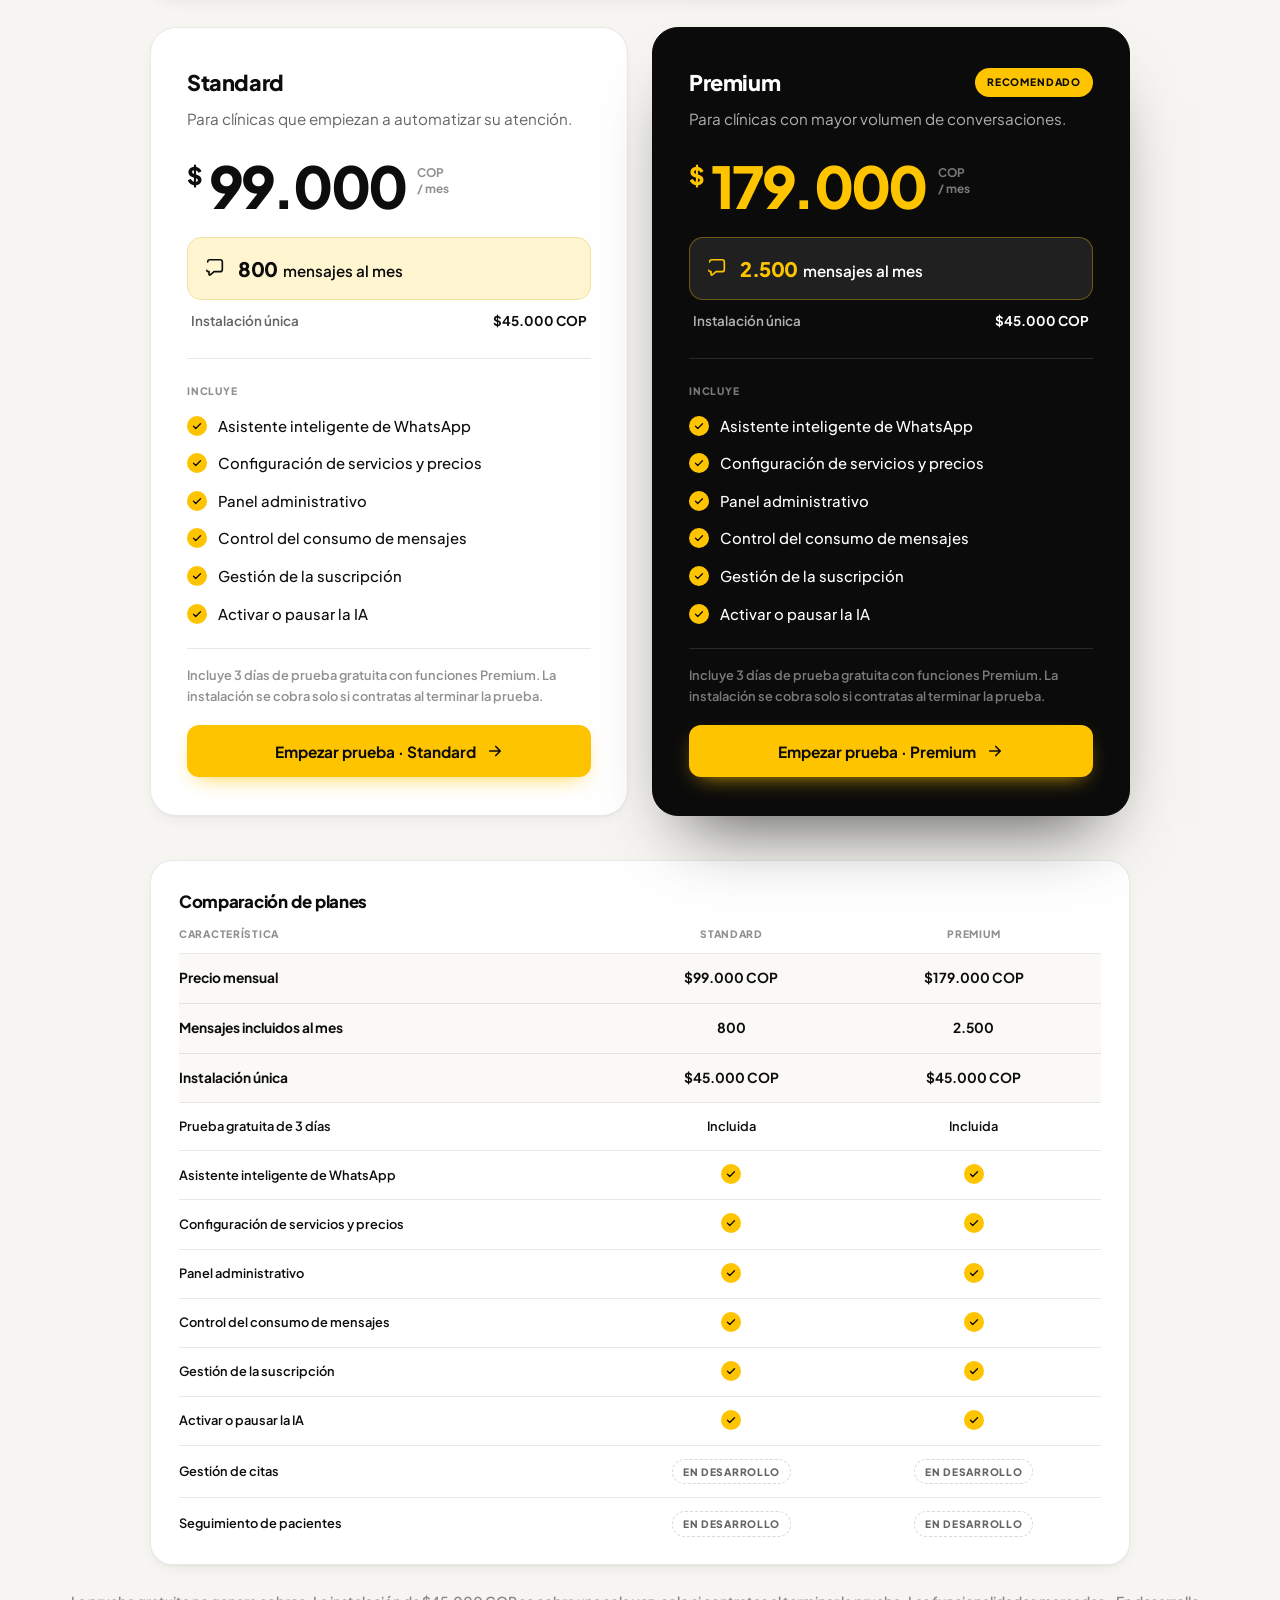
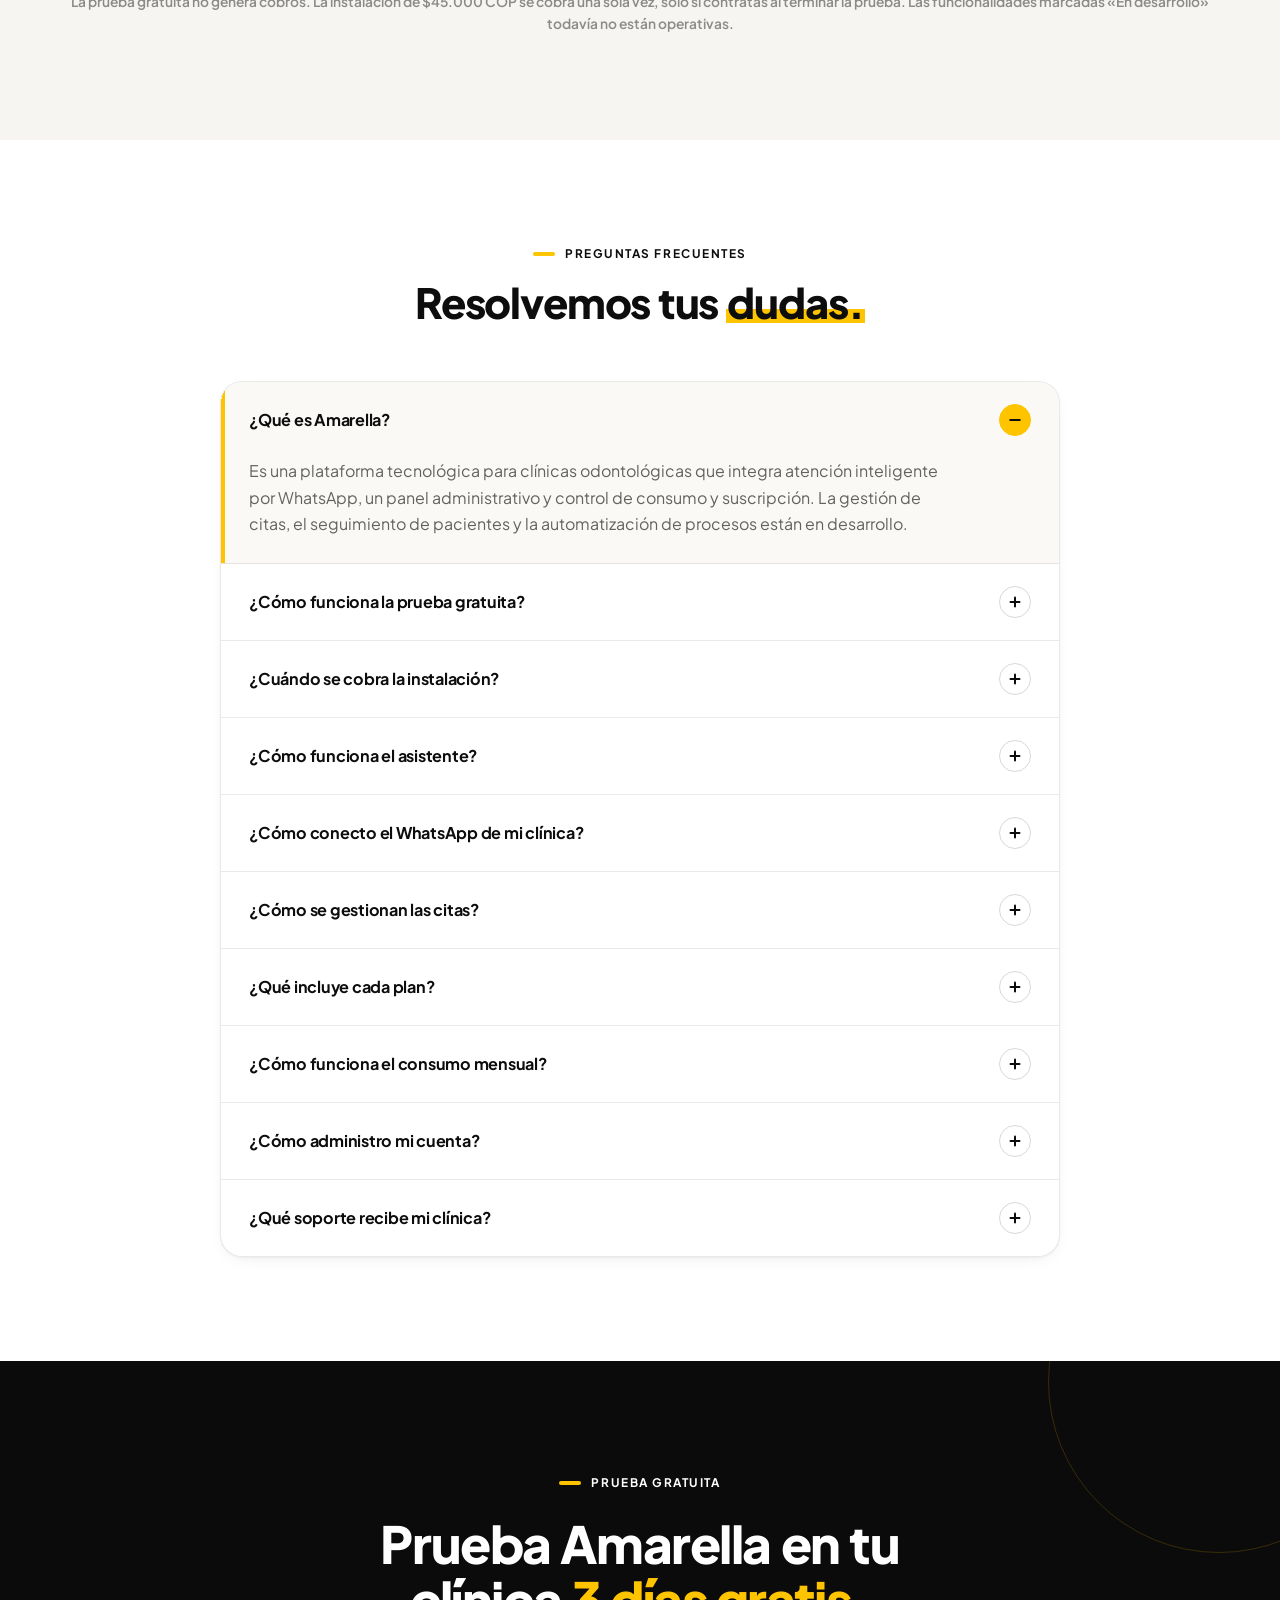
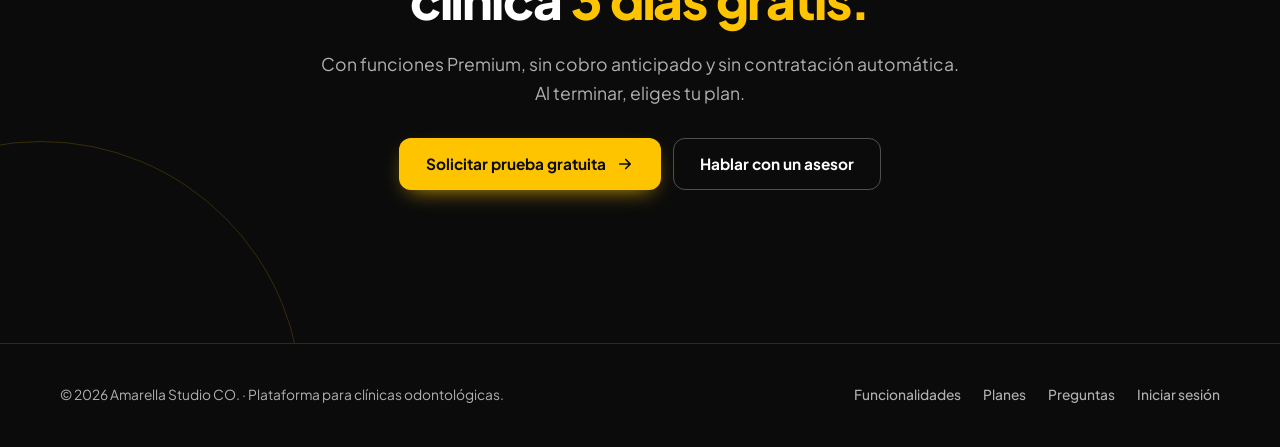
==== commit ac3fa9f1: "Página comercial: prueba gratuita de 3 días, precios oficiales con instalación, solución, simulación" ====
--- a/web/premium/index.html
+++ b/web/premium/index.html
@@ -25,6 +25,7 @@
   color-scheme:light;
 }
 *{box-sizing:border-box}
+[hidden]{display:none!important}
 html{scroll-behavior:smooth;scroll-padding-top:80px}
 body{margin:0;background:var(--white);color:var(--ink);font-family:var(--font);font-size:16px;line-height:1.65;-webkit-font-smoothing:antialiased;overflow-x:hidden}
 img,svg{max-width:100%}
@@ -400,6 +401,37 @@
 .plan.prem .desc{color:var(--mute-d)}
 .cmp tr.hlr td{background:var(--off);font-size:.86rem}
 .cmp tr.hlr td:first-child{font-weight:700}
+/* prueba gratuita */
+.trial-note{margin-top:16px;font-size:.86rem;color:var(--mute-d);font-weight:600}
+.trial-note b{color:var(--y)}
+.trial{max-width:980px;margin:0 auto 28px;background:var(--white);border:1.5px solid var(--y);border-radius:var(--r-lg);padding:26px 30px;display:grid;grid-template-columns:minmax(0,1fr);gap:20px;box-shadow:var(--sh-1)}
+.trial-h{display:flex;flex-wrap:wrap;align-items:center;gap:8px 14px}
+.trial-h h3{font-size:1.25rem;margin:0}
+.trial-h p{flex-basis:100%}
+.trial-h p{color:var(--mute);font-size:.9rem}
+.trial-s{list-style:none;margin:0;padding:18px 0 0;border-top:1px solid var(--line);display:grid;grid-template-columns:repeat(3,minmax(0,1fr));gap:22px}
+.trial-s li{display:flex;gap:12px;align-items:flex-start;font-size:.86rem;color:var(--mute);min-width:0}
+.trial-s li>span{width:30px;height:30px;border-radius:50%;background:var(--k);color:var(--y);display:grid;place-items:center;font-weight:800;font-size:.85rem;flex:none}
+.trial-s b{display:block;color:var(--ink);font-size:.9rem}
+.inst{margin-top:10px;display:flex;justify-content:space-between;gap:12px;font-size:.84rem;font-weight:600;color:var(--mute);padding:0 4px}
+.inst b{color:var(--ink)}
+.plan.prem .inst{color:var(--mute-d)}.plan.prem .inst b{color:var(--white)}
+.note.sim b{color:var(--ink)}
+/* acercamientos del panel */
+.shot{margin:0 0 24px;border-radius:24px;overflow:hidden;box-shadow:0 40px 80px -30px rgba(0,0,0,.8)}
+.shot img{display:block;width:100%;height:auto}
+.shot figcaption{padding:10px 16px;font-size:.78rem;color:var(--soft-d);background:var(--k3)}
+.zooms{display:grid;grid-template-columns:repeat(3,minmax(0,1fr));gap:18px;margin-top:22px}
+.zm{margin:0;background:var(--k2);border:1px solid var(--line-d);border-radius:var(--r-lg);padding:14px;min-width:0}
+.zm-v{background:var(--white);color:var(--ink);border-radius:16px;padding:22px 18px 18px;position:relative;min-height:150px;display:grid;align-content:center;box-shadow:inset 0 0 0 1px var(--line)}
+.zm-t{position:absolute;left:12px;top:10px;font-size:.58rem;font-weight:800;letter-spacing:.08em;text-transform:uppercase;color:var(--soft)}
+.zm .ia{margin:6px 0 6px;font-size:1rem}
+.zm-s{font-size:.78rem;color:var(--mute)}
+.zrows{display:grid;margin-top:6px}
+.zrows div{display:flex;justify-content:space-between;gap:10px;font-size:.78rem;padding:8px 0;border-top:1px solid var(--line)}
+.zrows div:first-child{border-top:0}.zrows span{color:var(--mute)}
+.zm figcaption{padding:14px 6px 4px;font-size:.86rem;color:var(--mute-d)}
+.zm figcaption b{display:block;color:var(--white);font-size:.98rem;margin-bottom:2px}
 /* faq */
 .faq{max-width:840px;margin:0 auto;background:var(--white);border:1px solid var(--line);border-radius:22px;box-shadow:var(--sh-1);overflow:hidden}
 .qa{border-bottom:1px solid var(--line);position:relative;transition:background .3s}
@@ -500,6 +532,8 @@
   .step h3{padding-right:56px}
   .sc{grid-template-columns:minmax(0,1fr);max-width:620px;margin-inline:auto}
   .why{grid-template-columns:minmax(0,1fr);max-width:640px}
+  .trial{grid-template-columns:minmax(0,1fr)}
+  .zooms{grid-template-columns:minmax(0,1fr);max-width:560px;margin-inline:auto}
   .wc.am ul{grid-template-columns:1fr 1fr;column-gap:24px}
   .hook{grid-template-columns:minmax(0,1fr);padding:40px}
 }
@@ -554,6 +588,8 @@
   .why-l .wc .wn{grid-column:1;grid-row:auto;padding:12px 0 0;border-left:0;border-top:1px solid var(--line);margin-top:6px}
   .wc.am ul{grid-template-columns:minmax(0,1fr)}
   .hook-s{padding-block:0 64px}
+  .trial{padding:22px 20px}
+  .trial-s{grid-template-columns:minmax(0,1fr)}
   .hook{padding:30px 22px;border-radius:22px}
   .hook .btn{width:100%}
   .cmp{padding:6px 16px 12px}
@@ -604,14 +640,14 @@
       <span>Amarella<small>Studio CO.</small></span>
     </a>
     <nav class="menu" id="menu" aria-label="Principal">
-      <a href="#servicios">Plataforma</a>
-      <a href="#por-que">Por qué Amarella</a>
+      <a href="#por-que">Solución</a>
+      <a href="#servicios">Funcionalidades</a>
+      <a href="#demo">Demo</a>
       <a href="#panel">Panel</a>
       <a href="#planes">Planes</a>
-      <a href="#faq">Preguntas</a>
       <span class="sep" aria-hidden="true"></span>
       <button class="lnk" type="button" data-login>Iniciar sesión</button>
-      <button class="btn btn-y btn-sm" type="button" data-open-form>Solicitar demostración</button>
+      <button class="btn btn-y btn-sm" type="button" data-open-form>Prueba gratis 3 días</button>
     </nav>
     <button class="burger" id="burger" aria-label="Abrir menú" aria-expanded="false" aria-controls="menu"><span></span></button>
   </div>
@@ -624,11 +660,12 @@
     <div>
       <span class="eyebrow rv">Plataforma para clínicas odontológicas</span>
       <h1 class="rv" style="--d:.08s">Tu clínica, más conectada, organizada y <span class="hl">productiva.</span></h1>
-      <p class="lead rv" style="--d:.16s">Automatiza la atención por WhatsApp, organiza tus citas y gestiona tu clínica desde una plataforma tecnológica integral.</p>
+      <p class="lead rv" style="--d:.16s">Automatiza la atención por WhatsApp, administra tus servicios y gestiona tu clínica desde una plataforma tecnológica integral.</p>
       <div class="actions rv" style="--d:.24s">
-        <button class="btn btn-y" type="button" data-open-form>Solicitar una demostración <svg class="go"><use href="#i-arrow"/></svg></button>
+        <button class="btn btn-y" type="button" data-open-form>Solicitar prueba gratuita <svg class="go"><use href="#i-arrow"/></svg></button>
         <a class="btn btn-o" href="#demo">Ver cómo funciona</a>
       </div>
+      <p class="trial-note rv" style="--d:.28s"><b>3 días gratis</b> con funciones Premium · Sin cobro anticipado</p>
       <div class="ticks rv" style="--d:.32s">
         <span><i><svg><use href="#i-check"/></svg></i>Atención por WhatsApp</span>
         <span><i><svg><use href="#i-check"/></svg></i>Panel administrativo</span>
@@ -700,9 +737,40 @@
           <li>Gestión de citas <span class="st st-dev">En desarrollo</span></li>
           <li>Seguimiento de pacientes <span class="st st-dev">En desarrollo</span></li>
         </ul>
-        <button class="btn btn-y" type="button" data-open-form>Solicitar una demostración <svg class="go"><use href="#i-arrow"/></svg></button>
+        <button class="btn btn-y" type="button" data-open-form>Solicitar prueba gratuita <svg class="go"><use href="#i-arrow"/></svg></button>
       </aside>
     </div>
+  </div>
+</section>
+
+<!-- POR QUÉ AMARELLA -->
+<section id="por-que" class="white">
+  <div class="wrap">
+    <div class="sec-head center">
+      <span class="eyebrow rv">La solución Amarella</span>
+      <h2 class="rv" style="--d:.06s">No necesitas otro chatbot. <span class="hl">Necesitas una plataforma para tu clínica.</span></h2>
+      <p class="rv" style="--d:.12s">Cada forma de atender tiene su lugar. Esta es la diferencia de enfoque entre las opciones más comunes y Amarella.</p>
+    </div>
+    <div class="why">
+      <div class="why-l">
+      <article class="wc rv"><span class="wk">Enfoque</span><h3>Atención manual por WhatsApp</h3><p>Tu equipo responde cada mensaje de forma personal.</p><div class="wn"><b>A tener en cuenta</b>La respuesta depende del horario y de la disponibilidad de recepción.</div></article>
+      <article class="wc rv" style="--d:.06s"><span class="wk">Enfoque</span><h3>Chatbot tradicional</h3><p>Responde con flujos o menús predefinidos, útil para preguntas simples.</p><div class="wn"><b>A tener en cuenta</b>Se centra en la conversación; la gestión de la clínica queda en otras herramientas.</div></article>
+      <article class="wc rv" style="--d:.12s"><span class="wk">Enfoque</span><h3>CRM genérico</h3><p>Organiza contactos y procesos comerciales de cualquier sector.</p><div class="wn"><b>A tener en cuenta</b>Necesita adaptarse al funcionamiento de una clínica odontológica.</div></article>
+      </div>
+      <article class="wc am rv" style="--d:.18s"><span class="wk">Amarella Studio CO.</span><h3>Plataforma para clínicas</h3><p>Atención inteligente y gestión de la clínica en un mismo lugar.</p>
+        <ul>
+          <li>Asistente inteligente de WhatsApp</li>
+          <li>Servicios y precios configurados por clínica</li>
+          <li>Panel administrativo</li>
+          <li>Control del consumo de mensajes</li>
+          <li>Gestión de la suscripción</li>
+          <li>Activar o pausar la IA</li>
+          <li>Transferencia a un asesor humano</li>
+          <li>Varias clínicas en una misma plataforma, con datos separados</li>
+        </ul>
+      </article>
+    </div>
+    <p class="why-note rv">Comparación de enfoques generales. No se refiere a ninguna empresa o producto concreto.</p>
   </div>
 </section>
 
@@ -710,7 +778,7 @@
 <section id="servicios" class="paper">
   <div class="wrap">
     <div class="sec-head">
-      <span class="eyebrow rv">Plataforma</span>
+      <span class="eyebrow rv">Funcionalidades</span>
       <h2 class="rv" style="--d:.06s">Todo lo que tu clínica necesita, <span class="hl">en un solo lugar.</span></h2>
       <p class="rv" style="--d:.12s">No es solo un chatbot: Amarella integra atención por WhatsApp, gestión de citas, seguimiento y un panel administrativo.</p>
     </div>
@@ -750,67 +818,36 @@
   </div>
 </section>
 
-<!-- POR QUÉ AMARELLA -->
-<section id="por-que" class="white">
-  <div class="wrap">
-    <div class="sec-head center">
-      <span class="eyebrow rv">Por qué Amarella</span>
-      <h2 class="rv" style="--d:.06s">No necesitas otro chatbot. <span class="hl">Necesitas una plataforma para tu clínica.</span></h2>
-      <p class="rv" style="--d:.12s">Cada forma de atender tiene su lugar. Esta es la diferencia de enfoque entre las opciones más comunes y Amarella.</p>
-    </div>
-    <div class="why">
-      <div class="why-l">
-      <article class="wc rv"><span class="wk">Enfoque</span><h3>Atención manual por WhatsApp</h3><p>Tu equipo responde cada mensaje de forma personal.</p><div class="wn"><b>A tener en cuenta</b>La respuesta depende del horario y de la disponibilidad de recepción.</div></article>
-      <article class="wc rv" style="--d:.06s"><span class="wk">Enfoque</span><h3>Chatbot tradicional</h3><p>Responde con flujos o menús predefinidos, útil para preguntas simples.</p><div class="wn"><b>A tener en cuenta</b>Se centra en la conversación; la gestión de la clínica queda en otras herramientas.</div></article>
-      <article class="wc rv" style="--d:.12s"><span class="wk">Enfoque</span><h3>CRM genérico</h3><p>Organiza contactos y procesos comerciales de cualquier sector.</p><div class="wn"><b>A tener en cuenta</b>Necesita adaptarse al funcionamiento de una clínica odontológica.</div></article>
-      </div>
-      <article class="wc am rv" style="--d:.18s"><span class="wk">Amarella Studio CO.</span><h3>Plataforma para clínicas</h3><p>Atención inteligente y gestión de la clínica en un mismo lugar.</p>
-        <ul>
-          <li>Asistente inteligente de WhatsApp</li>
-          <li>Servicios y precios configurados por clínica</li>
-          <li>Panel administrativo</li>
-          <li>Control del consumo de mensajes</li>
-          <li>Gestión de la suscripción</li>
-          <li>Activar o pausar la IA</li>
-          <li>Transferencia a un asesor humano</li>
-          <li>Varias clínicas en una misma plataforma, con datos separados</li>
-        </ul>
-      </article>
-    </div>
-    <p class="why-note rv">Comparación de enfoques generales. No se refiere a ninguna empresa o producto concreto.</p>
-  </div>
-</section>
-
 <!-- DEMO INTERACTIVA -->
 <section id="demo" class="paper">
   <div class="wrap dm">
     <div class="dm-phone rv">
-      <span class="dm-badge">Demostración interactiva</span>
+      <span class="dm-badge">Simulación interactiva</span>
       <div class="phone-shell"><div class="wa">
         <div class="wa-status"><span>9:41</span><span aria-hidden="true">●●●</span></div>
         <div class="wa-top"><svg><use href="#i-back"/></svg><span class="wa-av">C</span><div><b>Clínica Dental Ejemplo</b><small>en línea · asistente activo</small></div></div>
         <div class="wa-body" id="chat" aria-live="polite"></div>
         <div class="qr" id="qr">
           <button type="button" data-sc="servicios">Servicios</button>
-          <button type="button" data-sc="precios">Precios y horarios</button>
-          <button type="button" data-sc="cita">Agendar cita</button>
-          <button type="button" data-sc="asesor">Hablar con una persona</button>
+          <button type="button" data-sc="precios">Precios</button>
+          <button type="button" data-sc="horarios">Horarios</button>
+          <button type="button" data-sc="asesor">Hablar con un asesor</button>
         </div>
         <div class="wa-input"><span>Elige una opción para probar</span><i><svg><use href="#i-send"/></svg></i></div>
       </div></div>
     </div>
     <div>
-      <span class="eyebrow rv">Demostración</span>
+      <span class="eyebrow rv">Simulación</span>
       <h2 class="rv" style="margin:16px 0 14px;--d:.06s">Mira cómo trabajaría <span class="hl">Amarella en tu clínica.</span></h2>
       <p class="lead rv" style="--d:.12s">Prueba la conversación: elige una opción y observa cómo responde el asistente.</p>
       <ul class="dm-list">
         <li class="rv"><button type="button" data-sc="servicios"><span class="ic"><svg><use href="#i-chat"/></svg></span><span><b>Consulta de servicios</b><span>El asistente responde con la información de la clínica.</span></span></button></li>
-        <li class="rv" style="--d:.06s"><button type="button" data-sc="precios"><span class="ic"><svg><use href="#i-card"/></svg></span><span><b>Precios y horarios</b><span>Los define cada clínica desde su panel.</span></span></button></li>
-        <li class="rv" style="--d:.12s"><button type="button" data-sc="cita"><span class="ic"><svg><use href="#i-cal"/></svg></span><span><b>Solicitud de cita</b><span>Ejemplo del flujo previsto. La gestión de citas está en desarrollo.</span></span></button></li>
-        <li class="rv" style="--d:.18s"><button type="button" data-sc="asesor"><span class="ic"><svg><use href="#i-users"/></svg></span><span><b>Transferencia a un asesor</b><span>La conversación pasa a una persona de tu equipo.</span></span></button></li>
+        <li class="rv" style="--d:.06s"><button type="button" data-sc="precios"><span class="ic"><svg><use href="#i-card"/></svg></span><span><b>Consulta de precios</b><span>Cada clínica define sus precios desde el panel.</span></span></button></li>
+        <li class="rv" style="--d:.12s"><button type="button" data-sc="horarios"><span class="ic"><svg><use href="#i-clock"/></svg></span><span><b>Consulta de horarios</b><span>El asistente responde con el horario configurado.</span></span></button></li>
+        <li class="rv" style="--d:.18s"><button type="button" data-sc="asesor"><span class="ic"><svg><use href="#i-users"/></svg></span><span><b>Hablar con un asesor</b><span>La conversación pasa a una persona de tu equipo.</span></span></button></li>
       </ul>
-      <div class="actions"><a class="btn btn-k" href="#panel">Conocer el panel <svg class="go"><use href="#i-arrow"/></svg></a><button class="btn btn-o" type="button" data-reset>Reiniciar demostración</button></div>
-      <p class="note" style="margin-top:18px">Conversación de demostración. No es una clínica ni un paciente reales.</p>
+      <div class="actions"><a class="btn btn-k" href="#panel">Conocer el panel <svg class="go"><use href="#i-arrow"/></svg></a><button class="btn btn-o" type="button" data-reset>Reiniciar simulación</button><a class="btn btn-o" id="demoReal" target="_blank" rel="noopener" hidden>Probar en WhatsApp</a></div>
+      <p class="note sim" style="margin-top:18px"><b>Simulación.</b> Respuestas de ejemplo programadas en esta página: no es el asistente real, ni una clínica o un paciente reales.</p>
     </div>
   </div>
 </section>
@@ -823,6 +860,7 @@
       <h2 class="rv" style="--d:.06s">El control de tu clínica, <span class="hl">en una sola pantalla.</span></h2>
       <p class="rv" style="--d:.12s">Cada clínica entra a su propio panel y ve únicamente su información. Explora la vista de ejemplo.</p>
     </div>
+    <figure class="shot rv" id="panelShot" hidden><img alt="Captura del panel administrativo de Amarella"><figcaption>Captura del panel administrativo</figcaption></figure>
     <div class="app rv" id="app">
       <div class="app-bar"><i></i><i></i><i></i><em>Panel de ejemplo</em><span class="st st-soon">Datos de demostración</span></div>
       <div class="app-body">
@@ -926,7 +964,7 @@
             </div>
           </section>
           <section class="view" data-v="plan">
-            <div class="vh"><div><h4>Plan y suscripción</h4><small>Cuenta de demostración · Plan Estándar</small></div><span class="pill">Plan activo</span></div>
+            <div class="vh"><div><h4>Plan y suscripción</h4><small>Cuenta de demostración · Plan Standard</small></div><span class="pill">Plan activo</span></div>
             <div class="row r2" style="margin-top:0">
               <div class="box"><span class="bt">Consumo de mensajes</span>
                 <div class="l"><span>Este mes</span><b>520 / 800</b></div><div class="bar"><i></i></div>
@@ -944,8 +982,13 @@
         </div>
       </div>
     </div>
-    <p class="dm-note rv">Panel de demostración con cifras de ejemplo. No corresponde a una clínica real.</p>
-    <div class="actions"><button class="btn btn-y" type="button" data-open-form>Solicitar una demostración <svg class="go"><use href="#i-arrow"/></svg></button><a class="btn btn-o" href="#comparacion">Comparar planes</a></div>
+    <div class="zooms">
+      <figure class="zm rv"><div class="zm-v"><span class="zm-t">Acercamiento</span><div class="gauge"><div class="ring"><svg viewBox="0 0 104 104" aria-hidden="true"><circle class="tr" cx="52" cy="52" r="42"/><circle class="pg" cx="52" cy="52" r="42"/></svg><div><strong>65%</strong><small>del plan</small></div></div><div class="gl"><span>Consumidos<b>520</b></span><span>Disponibles<b>280</b></span></div></div></div><figcaption><b>Consumo de mensajes</b>Sabes cuántos mensajes has usado y cuántos te quedan en el mes.</figcaption></figure>
+      <figure class="zm rv" style="--d:.08s"><div class="zm-v"><span class="zm-t">Acercamiento</span><div class="ia"><span class="dot"></span>Asistente activo<span class="sw" aria-hidden="true"></span></div><p class="zm-s">Responder automáticamente a los pacientes</p></div><figcaption><b>Estado de la IA</b>Activa o pausa el asistente de tu clínica cuando lo necesites.</figcaption></figure>
+      <figure class="zm rv" style="--d:.16s"><div class="zm-v"><span class="zm-t">Acercamiento</span><div class="zrows"><div><span>Valoración inicial</span><b>Precio de la clínica</b></div><div><span>Limpieza dental</span><b>Precio de la clínica</b></div><div><span>Blanqueamiento</span><b>Precio de la clínica</b></div></div></div><figcaption><b>Servicios y precios</b>Configuras lo que ofrece tu clínica y el asistente responde con esa información.</figcaption></figure>
+    </div>
+    <p class="dm-note rv">Panel y acercamientos con datos de demostración. No corresponden a una clínica real.</p>
+    <div class="actions"><button class="btn btn-y" type="button" data-open-form>Solicitar prueba gratuita <svg class="go"><use href="#i-arrow"/></svg></button><a class="btn btn-o" href="#comparacion">Comparar planes</a></div>
   </div>
 </section>
 
@@ -959,7 +1002,7 @@
     <div class="steps">
       <div class="step rv"><div class="step-top"><div class="num">1</div><div class="ln"></div></div><div class="sico"><svg><use href="#i-plug"/></svg></div><h3>Conectamos el WhatsApp de tu clínica</h3><p>Vinculamos tu canal y registramos tu clínica con su propia cuenta y sus propios datos.</p></div>
       <div class="step rv" style="--d:.1s"><div class="step-top"><div class="num">2</div><div class="ln"></div></div><div class="sico"><svg><use href="#i-sliders"/></svg></div><h3>Configuramos el asistente</h3><p>Cargamos tus servicios, precios y horarios, y definimos el tono con el que responde.</p></div>
-      <div class="step rv" style="--d:.2s"><div class="step-top"><div class="num">3</div></div><div class="sico"><svg><use href="#i-dash"/></svg></div><h3>Activamos y te damos acceso a tu panel</h3><p>Activamos las funcionalidades contratadas y entras a tu panel para supervisarlo todo.</p></div>
+      <div class="step rv" style="--d:.2s"><div class="step-top"><div class="num">3</div></div><div class="sico"><svg><use href="#i-dash"/></svg></div><h3>Activamos tu prueba y te damos acceso</h3><p>Empiezas tus 3 días con funciones Premium y entras a tu panel para supervisarlo todo.</p></div>
     </div>
   </div>
 </section>
@@ -994,11 +1037,11 @@
   <div class="wrap">
     <div class="hook rv">
       <div>
-        <span class="eyebrow">Amarella Studio CO.</span>
+        <span class="eyebrow">3 días gratis</span>
         <h2>Una plataforma diseñada para que tu clínica gestione su atención de manera <span class="hl">más inteligente.</span></h2>
         <p>Automatiza conversaciones, administra tus servicios y controla tu plataforma desde un mismo lugar.</p>
       </div>
-      <button class="btn btn-y" type="button" data-open-form>Solicitar demostración <svg class="go"><use href="#i-arrow"/></svg></button>
+      <button class="btn btn-y" type="button" data-open-form>Solicitar prueba gratuita <svg class="go"><use href="#i-arrow"/></svg></button>
     </div>
   </div>
 </section>
@@ -1009,44 +1052,56 @@
     <div class="sec-head center">
       <span class="eyebrow rv">Planes</span>
       <h2 class="rv" style="--d:.06s">Elige el plan que <span class="hl">acompaña a tu clínica.</span></h2>
-      <p class="rv" style="--d:.12s">Precios mensuales en pesos colombianos. Los dos planes incluyen las mismas funcionalidades; cambian el precio y los mensajes incluidos.</p>
+      <p class="rv" style="--d:.12s">Precios mensuales en pesos colombianos. Empieza con 3 días gratis con funciones Premium y elige tu plan al terminar.</p>
+    </div>
+    <div class="trial rv" id="prueba">
+      <div class="trial-h"><span class="badge">Prueba gratuita</span><h3>Prueba Amarella 3 días sin costo</h3><p>Sin cobro anticipado y sin contratación automática.</p></div>
+      <ol class="trial-s">
+        <li><span>1</span><div><b>Días 1 a 3</b>Usas Amarella con todas las funciones Premium.</div></li>
+        <li><span>2</span><div><b>Al terminar</b>Te preguntamos qué plan quieres: Standard o Premium.</div></li>
+        <li><span>3</span><div><b>Si decides contratar</b>Se cobra la instalación única de $45.000 COP con el plan que elijas.</div></li>
+      </ol>
     </div>
     <div class="plans">
       <article class="plan rv">
-        <div class="plan-h"><h3>Estándar</h3></div>
+        <div class="plan-h"><h3>Standard</h3></div>
         <p class="desc">Para clínicas que empiezan a automatizar su atención.</p>
-        <div class="pz"><span class="cur">$</span><span class="amt">99.900</span><span class="per">COP<br>/ mes</span></div>
+        <div class="pz"><span class="cur">$</span><span class="amt">99.000</span><span class="per">COP<br>/ mes</span></div>
         <div class="msgs"><svg><use href="#i-chat"/></svg><span><b>800</b> mensajes al mes</span></div>
+        <div class="inst"><span>Instalación única</span><b>$45.000 COP</b></div>
         <div class="incl">Incluye</div>
         <ul><li><svg><use href="#i-check"/></svg>Asistente inteligente de WhatsApp</li><li><svg><use href="#i-check"/></svg>Configuración de servicios y precios</li><li><svg><use href="#i-check"/></svg>Panel administrativo</li><li><svg><use href="#i-check"/></svg>Control del consumo de mensajes</li><li><svg><use href="#i-check"/></svg>Gestión de la suscripción</li><li><svg><use href="#i-check"/></svg>Activar o pausar la IA</li></ul>
-        <p class="cond">Pago mensual en COP. Tras tu solicitud, un asesor te contacta para activar el plan.</p>
-        <button class="btn btn-y" type="button" data-open-form data-plan="Estándar">Elegir Estándar <svg class="go"><use href="#i-arrow"/></svg></button>
+        <p class="cond">Incluye 3 días de prueba gratuita con funciones Premium. La instalación se cobra solo si contratas al terminar la prueba.</p>
+        <button class="btn btn-y" type="button" data-open-form data-plan="Standard">Empezar prueba · Standard <svg class="go"><use href="#i-arrow"/></svg></button>
       </article>
       <article class="plan prem rv" style="--d:.1s">
         <div class="plan-h"><h3>Premium</h3><span class="badge">Recomendado</span></div>
         <p class="desc">Para clínicas con mayor volumen de conversaciones.</p>
-        <div class="pz"><span class="cur">$</span><span class="amt">189.000</span><span class="per">COP<br>/ mes</span></div>
+        <div class="pz"><span class="cur">$</span><span class="amt">179.000</span><span class="per">COP<br>/ mes</span></div>
         <div class="msgs"><svg><use href="#i-chat"/></svg><span><b>2.500</b> mensajes al mes</span></div>
+        <div class="inst"><span>Instalación única</span><b>$45.000 COP</b></div>
         <div class="incl">Incluye</div>
         <ul><li><svg><use href="#i-check"/></svg>Asistente inteligente de WhatsApp</li><li><svg><use href="#i-check"/></svg>Configuración de servicios y precios</li><li><svg><use href="#i-check"/></svg>Panel administrativo</li><li><svg><use href="#i-check"/></svg>Control del consumo de mensajes</li><li><svg><use href="#i-check"/></svg>Gestión de la suscripción</li><li><svg><use href="#i-check"/></svg>Activar o pausar la IA</li></ul>
-        <p class="cond">Pago mensual en COP. Tras tu solicitud, un asesor te contacta para activar el plan.</p>
-        <button class="btn btn-y" type="button" data-open-form data-plan="Premium">Elegir Premium <svg class="go"><use href="#i-arrow"/></svg></button>
+        <p class="cond">Incluye 3 días de prueba gratuita con funciones Premium. La instalación se cobra solo si contratas al terminar la prueba.</p>
+        <button class="btn btn-y" type="button" data-open-form data-plan="Premium">Empezar prueba · Premium <svg class="go"><use href="#i-arrow"/></svg></button>
       </article>
     </div>
     <div class="cmp rv" id="comparacion">
       <h3>Comparación de planes</h3>
       <div class="tw"><table>
-        <thead><tr><th>Característica</th><th>Estándar</th><th>Premium</th></tr></thead>
+        <thead><tr><th>Característica</th><th>Standard</th><th>Premium</th></tr></thead>
         <tbody>
-          <tr class="hlr"><td>Precio mensual</td><td><b>$99.900 COP</b></td><td><b>$189.000 COP</b></td></tr>
+          <tr class="hlr"><td>Precio mensual</td><td><b>$99.000 COP</b></td><td><b>$179.000 COP</b></td></tr>
           <tr class="hlr"><td>Mensajes incluidos al mes</td><td><b>800</b></td><td><b>2.500</b></td></tr>
+          <tr class="hlr"><td>Instalación única</td><td><b>$45.000 COP</b></td><td><b>$45.000 COP</b></td></tr>
+          <tr><td>Prueba gratuita de 3 días</td><td>Incluida</td><td>Incluida</td></tr>
           <tr><td>Asistente inteligente de WhatsApp</td><td><span class="y"><svg><use href="#i-check"/></svg></span></td><td><span class="y"><svg><use href="#i-check"/></svg></span></td></tr><tr><td>Configuración de servicios y precios</td><td><span class="y"><svg><use href="#i-check"/></svg></span></td><td><span class="y"><svg><use href="#i-check"/></svg></span></td></tr><tr><td>Panel administrativo</td><td><span class="y"><svg><use href="#i-check"/></svg></span></td><td><span class="y"><svg><use href="#i-check"/></svg></span></td></tr><tr><td>Control del consumo de mensajes</td><td><span class="y"><svg><use href="#i-check"/></svg></span></td><td><span class="y"><svg><use href="#i-check"/></svg></span></td></tr><tr><td>Gestión de la suscripción</td><td><span class="y"><svg><use href="#i-check"/></svg></span></td><td><span class="y"><svg><use href="#i-check"/></svg></span></td></tr><tr><td>Activar o pausar la IA</td><td><span class="y"><svg><use href="#i-check"/></svg></span></td><td><span class="y"><svg><use href="#i-check"/></svg></span></td></tr>
           <tr><td>Gestión de citas</td><td><span class="st st-dev">En desarrollo</span></td><td><span class="st st-dev">En desarrollo</span></td></tr>
           <tr><td>Seguimiento de pacientes</td><td><span class="st st-dev">En desarrollo</span></td><td><span class="st st-dev">En desarrollo</span></td></tr>
         </tbody>
       </table></div>
     </div>
-    <p class="plans-note rv">Las funcionalidades marcadas «En desarrollo» todavía no están operativas y no forman parte de los planes actuales.</p>
+    <p class="plans-note rv">La prueba gratuita no genera cobros. La instalación de $45.000 COP se cobra una sola vez, solo si contratas al terminar la prueba. Las funcionalidades marcadas «En desarrollo» todavía no están operativas.</p>
   </div>
 </section>
 
@@ -1059,11 +1114,13 @@
     </div>
     <div class="faq rv" id="faqList">
       <div class="qa open"><button type="button" aria-expanded="true"><span>¿Qué es Amarella?</span><i class="pm"></i></button><div class="body"><div><p>Es una plataforma tecnológica para clínicas odontológicas que integra atención inteligente por WhatsApp, un panel administrativo y control de consumo y suscripción. La gestión de citas, el seguimiento de pacientes y la automatización de procesos están en desarrollo.</p></div></div></div>
+      <div class="qa"><button type="button" aria-expanded="false"><span>¿Cómo funciona la prueba gratuita?</span><i class="pm"></i></button><div class="body"><div><p>Durante 3 días usas Amarella con las funciones Premium, sin cobro anticipado. Al terminar te preguntamos qué plan quieres contratar, Standard o Premium. No hay contratación automática: si no eliges un plan, no se cobra nada.</p></div></div></div>
+      <div class="qa"><button type="button" aria-expanded="false"><span>¿Cuándo se cobra la instalación?</span><i class="pm"></i></button><div class="body"><div><p>La instalación cuesta $45.000 COP y se paga una sola vez. Solo se cobra si decides contratar un plan al terminar los 3 días de prueba.</p></div></div></div>
       <div class="qa"><button type="button" aria-expanded="false"><span>¿Cómo funciona el asistente?</span><i class="pm"></i></button><div class="body"><div><p>Recibe los mensajes de tus pacientes por WhatsApp y responde con la información que tu clínica configuró: servicios, precios y horarios. Cuando hace falta, pasa la conversación a un asesor de tu equipo.</p></div></div></div>
       <div class="qa"><button type="button" aria-expanded="false"><span>¿Cómo conecto el WhatsApp de mi clínica?</span><i class="pm"></i></button><div class="body"><div><p>Nos encargamos de la conexión durante la implementación. Al solicitar la demostración te indicaremos qué necesitamos de tu parte.</p></div></div></div>
       <div class="qa"><button type="button" aria-expanded="false"><span>¿Cómo se gestionan las citas?</span><i class="pm"></i></button><div class="body"><div><p>La gestión de citas (disponibilidad, agendamiento, confirmaciones, cancelaciones y recordatorios) está en desarrollo y todavía no está operativa. Hoy el asistente atiende consultas y puede pasar la conversación a un asesor para coordinarlas.</p></div></div></div>
-      <div class="qa"><button type="button" aria-expanded="false"><span>¿Qué incluye cada plan?</span><i class="pm"></i></button><div class="body"><div><p>Estándar cuesta $99.900 COP al mes e incluye 800 mensajes mensuales. Premium cuesta $189.000 COP al mes e incluye 2.500 mensajes mensuales. Los dos incluyen el asistente de WhatsApp, la configuración de servicios y precios, el panel administrativo, el control del consumo, la gestión de la suscripción y el control del estado de la IA.</p></div></div></div>
-      <div class="qa"><button type="button" aria-expanded="false"><span>¿Cómo funciona el consumo mensual?</span><i class="pm"></i></button><div class="body"><div><p>Cada plan incluye un número de mensajes al mes: 800 en Estándar y 2.500 en Premium. En tu panel ves los mensajes consumidos y los disponibles, y recibes avisos cuando el plan está por vencer o el límite se acerca.</p></div></div></div>
+      <div class="qa"><button type="button" aria-expanded="false"><span>¿Qué incluye cada plan?</span><i class="pm"></i></button><div class="body"><div><p>Standard cuesta $99.000 COP al mes e incluye 800 mensajes mensuales. Premium cuesta $179.000 COP al mes e incluye 2.500 mensajes mensuales. Ambos tienen una instalación única de $45.000 COP. Los dos incluyen el asistente de WhatsApp, la configuración de servicios y precios, el panel administrativo, el control del consumo, la gestión de la suscripción y el control del estado de la IA.</p></div></div></div>
+      <div class="qa"><button type="button" aria-expanded="false"><span>¿Cómo funciona el consumo mensual?</span><i class="pm"></i></button><div class="body"><div><p>Cada plan incluye un número de mensajes al mes: 800 en Standard y 2.500 en Premium. En tu panel ves los mensajes consumidos y los disponibles, y recibes avisos cuando el plan está por vencer o el límite se acerca.</p></div></div></div>
       <div class="qa"><button type="button" aria-expanded="false"><span>¿Cómo administro mi cuenta?</span><i class="pm"></i></button><div class="body"><div><p>Desde tu panel puedes ver el estado de la IA, activar o desactivar el asistente, revisar el consumo, consultar tu plan y editar los servicios, precios y horarios de tu clínica. Cada clínica ve únicamente su información.</p></div></div></div>
       <div class="qa"><button type="button" aria-expanded="false"><span>¿Qué soporte recibe mi clínica?</span><i class="pm"></i></button><div class="body"><div><p>Te acompañamos en la implementación y en el uso del panel. Los canales y horarios de soporte se confirmarán al contratar.</p></div></div></div>
     </div>
@@ -1073,11 +1130,11 @@
 <!-- CONTACTO -->
 <section class="contact dark" id="contacto">
   <div class="wrap">
-    <span class="eyebrow">Comienza con Amarella</span>
-    <h2>Descubre cómo sería Amarella <span class="hl">en tu clínica.</span></h2>
-    <p>Cuéntanos cómo trabaja tu clínica y te mostramos la plataforma en una demostración.</p>
+    <span class="eyebrow">Prueba gratuita</span>
+    <h2>Prueba Amarella en tu clínica <span class="hl">3 días gratis.</span></h2>
+    <p>Con funciones Premium, sin cobro anticipado y sin contratación automática. Al terminar, eliges tu plan.</p>
     <div class="actions">
-      <button class="btn btn-y" type="button" data-open-form>Solicitar una demostración <svg class="go"><use href="#i-arrow"/></svg></button>
+      <button class="btn btn-y" type="button" data-open-form>Solicitar prueba gratuita <svg class="go"><use href="#i-arrow"/></svg></button>
       <button class="btn btn-o" type="button" data-wa>Hablar con un asesor</button>
     </div>
     <div class="chan" id="chan"></div>
@@ -1088,17 +1145,17 @@
 <footer>
   <div class="wrap">
     <span>&copy; <span id="year">2026</span> Amarella Studio CO. · Plataforma para clínicas odontológicas.</span>
-    <nav aria-label="Pie"><a href="#servicios">Plataforma</a><a href="#planes">Planes</a><a href="#faq">Preguntas</a><button type="button" data-login>Iniciar sesión</button></nav>
+    <nav aria-label="Pie"><a href="#servicios">Funcionalidades</a><a href="#planes">Planes</a><a href="#faq">Preguntas</a><button type="button" data-login>Iniciar sesión</button></nav>
   </div>
 </footer>
 
-<!-- Solicitud de demostración -->
+<!-- Solicitud de prueba gratuita -->
 <dialog id="formDlg" aria-labelledby="fTitle">
   <div class="dlg">
     <button class="x" type="button" data-close aria-label="Cerrar"><svg><use href="#i-close"/></svg></button>
-    <span class="eyebrow">Demostración</span>
-    <h3 id="fTitle">Solicita una demostración</h3>
-    <p id="fLead">Déjanos tus datos y te mostramos cómo funcionaría Amarella en tu clínica.</p>
+    <span class="eyebrow">Prueba gratuita</span>
+    <h3 id="fTitle">Solicita tus 3 días de prueba</h3>
+    <p id="fLead">Usa Amarella con funciones Premium durante 3 días, sin cobro anticipado. Al terminar te preguntaremos qué plan quieres contratar.</p>
     <form id="demoForm" class="fg" novalidate>
       <div class="fr">
         <div class="fl"><label for="fNombre">Nombre</label><input id="fNombre" name="nombre" type="text" autocomplete="name" required><span class="er">Escribe tu nombre.</span></div>
@@ -1108,10 +1165,10 @@
         <div class="fl"><label for="fWa">WhatsApp</label><input id="fWa" name="whatsapp" type="tel" inputmode="tel" autocomplete="tel" placeholder="Con código de país" required><span class="er">Escribe un número válido (7 a 15 dígitos).</span></div>
         <div class="fl"><label for="fMail">Correo electrónico</label><input id="fMail" name="correo" type="email" autocomplete="email" required><span class="er">Escribe un correo válido.</span></div>
       </div>
-      <div class="fl"><label for="fPlan">Plan de interés</label><select id="fPlan" name="plan"><option value="Sin preferencia">Sin preferencia</option><option value="Estándar">Estándar · $99.900 COP/mes</option><option value="Premium">Premium · $189.000 COP/mes</option></select></div>
+      <div class="fl"><label for="fPlan">Plan de interés</label><select id="fPlan" name="plan"><option value="Sin preferencia">Sin preferencia</option><option value="Standard">Standard · $99.000 COP/mes</option><option value="Premium">Premium · $179.000 COP/mes</option></select></div>
       <div class="fs" id="fStatus" role="status" aria-live="polite"></div>
       <button class="btn btn-y" type="submit" id="fSubmit">Enviar solicitud</button>
-      <p class="small">Usaremos estos datos solo para contactarte sobre la demostración.</p>
+      <p class="small">Esta solicitud no realiza ningún cobro. Usaremos tus datos solo para gestionar tu prueba.</p>
     </form>
   </div>
 </dialog>
@@ -1135,8 +1192,10 @@
      - email:        correo comercial.
      - formEndpoint: URL (HTTPS) que recibe la solicitud por POST JSON. Es la única vía que cuenta como "enviado".
      - loginUrl:     dirección del acceso de clientes.
-     - heroPhoto:    ruta de una fotografía real de clínica (por ejemplo "assets/hero-clinica.jpg"). */
-  var CONFIG={whatsapp:'',email:'',formEndpoint:'',loginUrl:'',heroPhoto:''};
+     - heroPhoto:    ruta de una fotografía real de clínica (por ejemplo "assets/hero-clinica.jpg").
+     - demoWhatsapp: número oficial de demostración, si existe. Activa el botón «Probar en WhatsApp».
+     - panelShot:    ruta de una captura real del panel. Se muestra sobre la vista de ejemplo. */
+  var CONFIG={whatsapp:'',email:'',formEndpoint:'',loginUrl:'',heroPhoto:'',demoWhatsapp:'',panelShot:''};
 
   var d=document, root=d.documentElement;
   var reduce=window.matchMedia&&matchMedia('(prefers-reduced-motion: reduce)').matches;
@@ -1166,6 +1225,11 @@
   /* foto real opcional */
   if(CONFIG.heroPhoto){var ph=$('#heroPhoto'),im=new Image();im.alt='Clínica odontológica';im.onload=function(){ph.insertBefore(im,ph.firstChild);ph.classList.add('has-img')};im.src=CONFIG.heroPhoto}
 
+  /* número de demostración y captura real del panel (opcionales) */
+  var demoDigits=(CONFIG.demoWhatsapp||'').replace(/\D/g,'');
+  if(demoDigits){var dr=$('#demoReal');dr.href='https://wa.me/'+demoDigits;dr.hidden=false}
+  if(CONFIG.panelShot){var sh=$('#panelShot'),si=sh.querySelector('img');si.onload=function(){sh.hidden=false};si.src=CONFIG.panelShot}
+
   /* diálogos */
   var formDlg=$('#formDlg'), noteDlg=$('#noteDlg');
   function openDlg(dl){if(dl.showModal){if(!dl.open)dl.showModal()}else dl.setAttribute('open','')}
@@ -1176,7 +1240,7 @@
 
   /* WhatsApp / login */
   var digits=(CONFIG.whatsapp||'').replace(/\D/g,'');
-  var MSG='Hola, quisiera solicitar una demostración de Amarella para mi clínica odontológica.';
+  var MSG='Hola, quisiera solicitar los 3 días de prueba gratuita de Amarella para mi clínica odontológica.';
   var waUrl=function(t){return 'https://wa.me/'+digits+'?text='+encodeURIComponent(t||MSG)};
   $$('[data-wa]').forEach(function(b){b.addEventListener('click',function(){
     if(digits) window.open(waUrl(),'_blank','noopener');
@@ -1197,8 +1261,8 @@
   $$('[data-open-form]').forEach(function(b){b.addEventListener('click',function(){
     setMenu(false);clearStatus();sub.disabled=false;sub.textContent='Enviar solicitud';
     var pl=b.getAttribute('data-plan');plan.value=pl||'Sin preferencia';
-    $('#fTitle').textContent=pl?('Solicitar el plan '+pl):'Solicita una demostración';
-    $('#fLead').textContent=pl?('Déjanos tus datos y un asesor te contactará para activar el plan '+pl+'. Esta solicitud no realiza ningún cobro.'):'Déjanos tus datos y te mostramos cómo funcionaría Amarella en tu clínica.';
+    $('#fTitle').textContent='Solicita tus 3 días de prueba';
+    $('#fLead').textContent='Usa Amarella con funciones Premium durante 3 días, sin cobro anticipado. Al terminar te preguntaremos qué plan quieres contratar'+(pl?(' (marcaste interés en '+pl+').'):'.');
     openDlg(formDlg);setTimeout(function(){$('#fNombre').focus()},50);
   })});
   function setBad(input,bad){input.closest('.fl').classList.toggle('bad',bad);input.setAttribute('aria-invalid',bad)}
@@ -1214,19 +1278,19 @@
     e.preventDefault();clearStatus();
     if(!validate()){status('err','Revisa los campos marcados.');return}
     var f=form.elements;
-    var data={nombre:f.nombre.value.trim(),clinica:f.clinica.value.trim(),whatsapp:f.whatsapp.value.trim(),correo:f.correo.value.trim(),plan:f.plan.value,origen:'web-comercial'};
-    var text=MSG+'\n\nNombre: '+data.nombre+'\nClínica: '+data.clinica+'\nWhatsApp: '+data.whatsapp+'\nCorreo: '+data.correo+'\nPlan de interés: '+data.plan;
+    var data={nombre:f.nombre.value.trim(),clinica:f.clinica.value.trim(),whatsapp:f.whatsapp.value.trim(),correo:f.correo.value.trim(),plan_interes:f.plan.value,tipo:'prueba_gratuita_3_dias',origen:'web-comercial'};
+    var text=MSG+'\n\nNombre: '+data.nombre+'\nClínica: '+data.clinica+'\nWhatsApp: '+data.whatsapp+'\nCorreo: '+data.correo+'\nPlan de interés: '+data.plan_interes;
     if(CONFIG.formEndpoint){
       sub.disabled=true;sub.innerHTML='<span class="spin"></span> Enviando…';status('info','<span class="spin"></span> Enviando tu solicitud…');
       var ctl=new AbortController(),to=setTimeout(function(){ctl.abort()},15000);
       fetch(CONFIG.formEndpoint,{method:'POST',headers:{'Content-Type':'application/json'},body:JSON.stringify(data),signal:ctl.signal})
-        .then(function(r){clearTimeout(to);if(!r.ok)throw new Error('http '+r.status);status('ok',OKIC+'<span>Solicitud enviada. Nos pondremos en contacto contigo.</span>');form.reset();sub.textContent='Enviado'})
+        .then(function(r){clearTimeout(to);if(!r.ok)throw new Error('http '+r.status);status('ok',OKIC+'<span>Recibimos tu solicitud de prueba. Te contactaremos para activarla.</span>');form.reset();sub.textContent='Enviado'})
         .catch(function(){clearTimeout(to);sub.disabled=false;sub.textContent='Enviar solicitud';status('err','No pudimos enviar tu solicitud. Revisa tu conexión e inténtalo de nuevo.')});
     } else if(digits){
       window.open(waUrl(text),'_blank','noopener');
       status('info',OKIC+'<span>Abrimos WhatsApp con tu solicitud ya escrita. Se envía cuando pulses «Enviar» allí; esta página no la ha enviado.</span>');
     } else if(CONFIG.email){
-      window.location.href='mailto:'+CONFIG.email+'?subject='+encodeURIComponent('Solicitud de demostración')+'&body='+encodeURIComponent(text);
+      window.location.href='mailto:'+CONFIG.email+'?subject='+encodeURIComponent('Solicitud de prueba gratuita')+'&body='+encodeURIComponent(text);
       status('info',OKIC+'<span>Abrimos tu correo con la solicitud escrita. Se envía cuando la mandes desde allí; esta página no la ha enviado.</span>');
     } else {
       status('err','Todavía no hay un canal configurado para recibir solicitudes, así que tu solicitud no se envió. Vuelve a intentarlo más adelante.');
@@ -1243,9 +1307,9 @@
   function wait(ms){return new Promise(function(r){setTimeout(r,reduce?0:ms)})}
   var SC={
     servicios:{q:'¿Qué servicios ofrecen?',steps:[{c:'a',h:'Estos son los servicios configurados en esta clínica de ejemplo:<br>• Valoración inicial<br>• Limpieza dental<br>• Blanqueamiento<br>¿Sobre cuál quieres saber más?'}]},
-    precios:{q:'¿Cuáles son los precios y horarios?',steps:[{c:'a',h:'Los precios y horarios los define cada clínica desde su panel. En esta demostración no hay valores reales.'}]},
-    cita:{q:'Quiero agendar una cita.',steps:[{c:'a',h:'Con gusto. Horarios de ejemplo para el sábado:<div class="slots"><span>9:00</span><span class="on">11:30</span><span>14:00</span></div>'},{c:'c',h:'El de las 11:30.'},{c:'a',h:'Solicitud de cita de ejemplo: sábado, 11:30. La gestión de citas está en desarrollo; en la clínica real un asesor la coordina.'}]},
-    asesor:{q:'Quiero hablar con una persona.',steps:[{c:'a',h:'Claro, te transfiero con un asesor de la clínica.'},{chip:'Conversación transferida a un asesor'},{c:'h',h:'Hola, soy parte del equipo de la clínica. ¿En qué puedo ayudarte?'}]}
+    precios:{q:'¿Cuánto cuesta una limpieza dental?',steps:[{c:'a',h:'Cada clínica configura sus precios desde el panel y el asistente responde con ese valor. En esta simulación no se muestran precios reales.'}]},
+    horarios:{q:'¿Cuál es su horario de atención?',steps:[{c:'a',h:'Horario de ejemplo de esta clínica:<br>• Lunes a viernes: 8:00 a 18:00<br>• Sábados: 8:00 a 12:00<br>¿Te ayudo con algo más?'}]},
+    asesor:{q:'Quiero hablar con un asesor.',steps:[{c:'a',h:'Claro, te transfiero con un asesor de la clínica.'},{chip:'Conversación transferida a un asesor'},{c:'h',h:'Hola, soy parte del equipo de la clínica. ¿En qué puedo ayudarte?'}]}
   };
   function setBusy(v){busy=v;$$('[data-sc]').forEach(function(b){b.disabled=v})}
   function run(key){
@@ -1259,7 +1323,7 @@
     })});
     chain.then(function(){setBusy(false);if(window.innerWidth>640){} })
   }
-  function reset(){chat.innerHTML='';chip('Hoy');bub('a','¡Hola! Soy el asistente de la Clínica Dental Ejemplo. ¿En qué puedo ayudarte?',true);setBusy(false)}
+  function reset(){chat.innerHTML='';chip('Simulación');bub('a','¡Hola! Soy el asistente de la Clínica Dental Ejemplo. ¿En qué puedo ayudarte?',true);setBusy(false)}
   $$('[data-sc]').forEach(function(b){b.addEventListener('click',function(){run(b.getAttribute('data-sc'))})});
   $$('[data-reset]').forEach(function(b){b.addEventListener('click',reset)});
   reset();
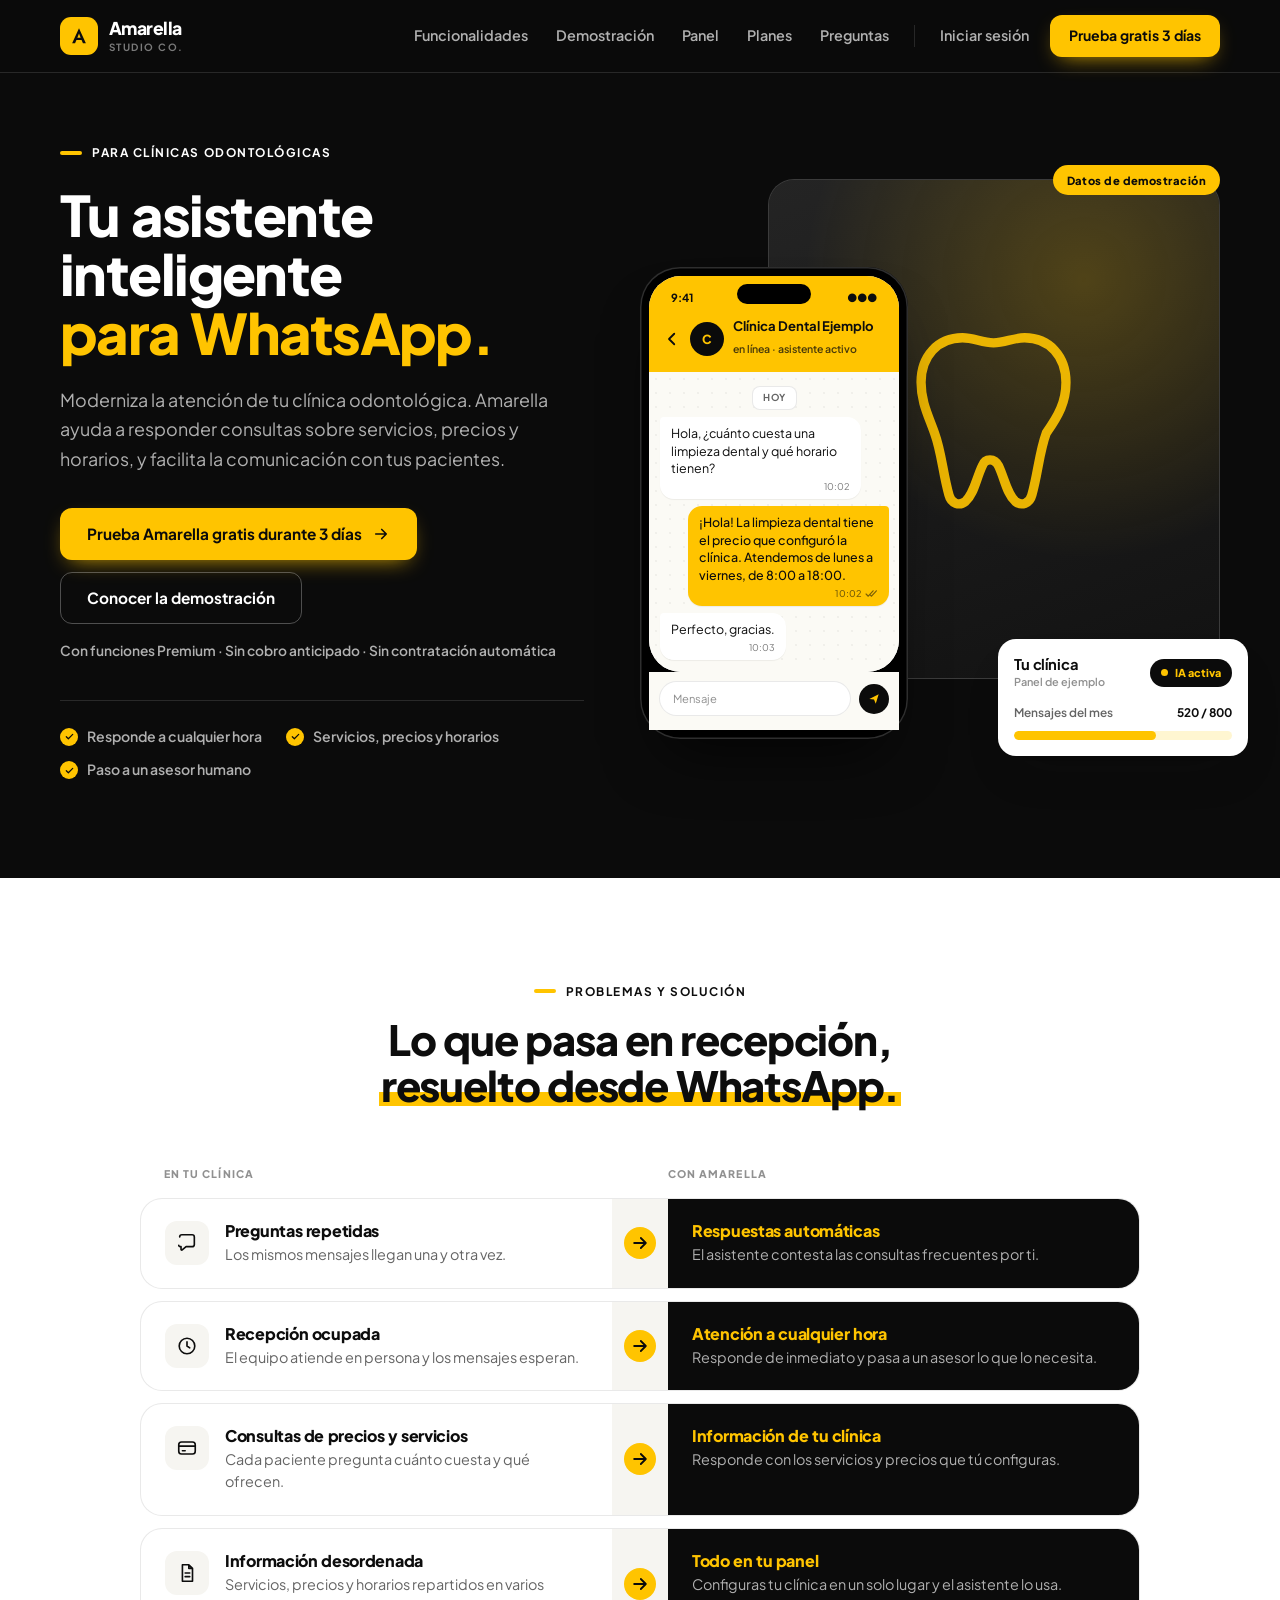
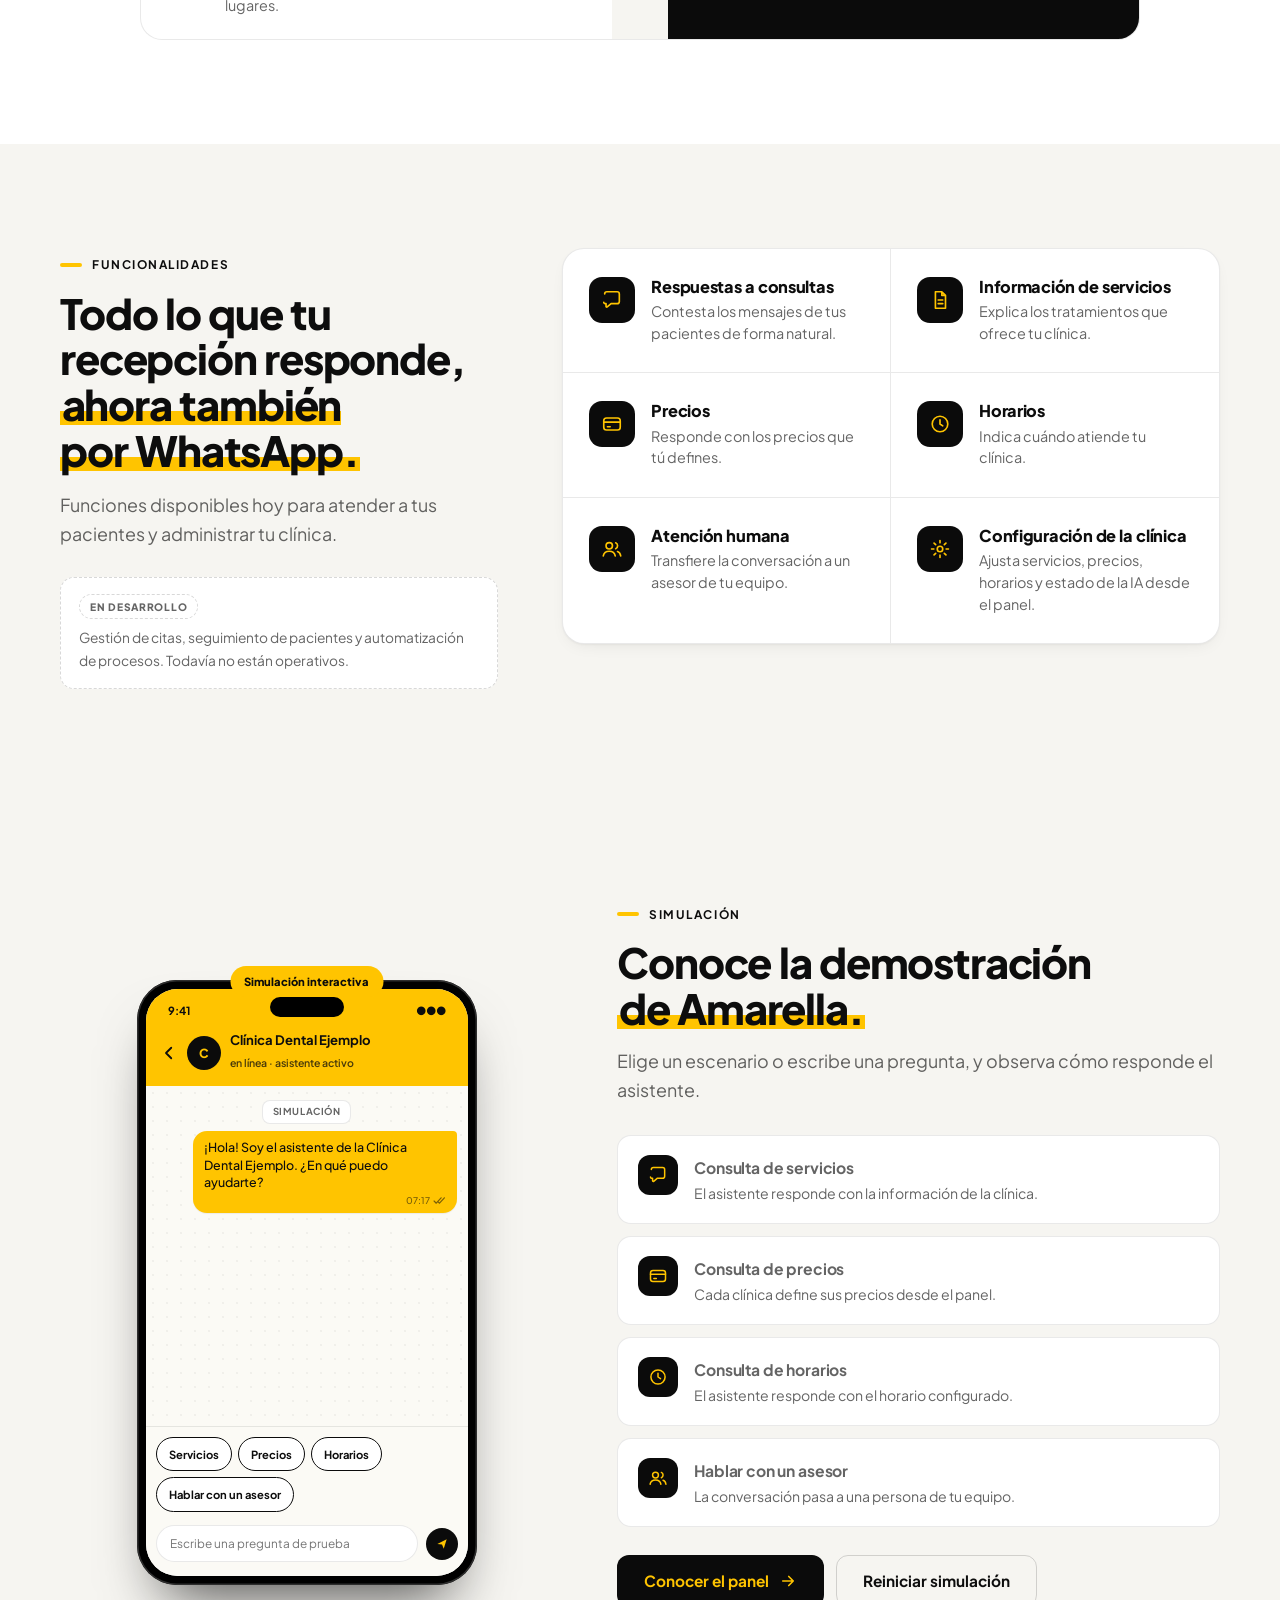
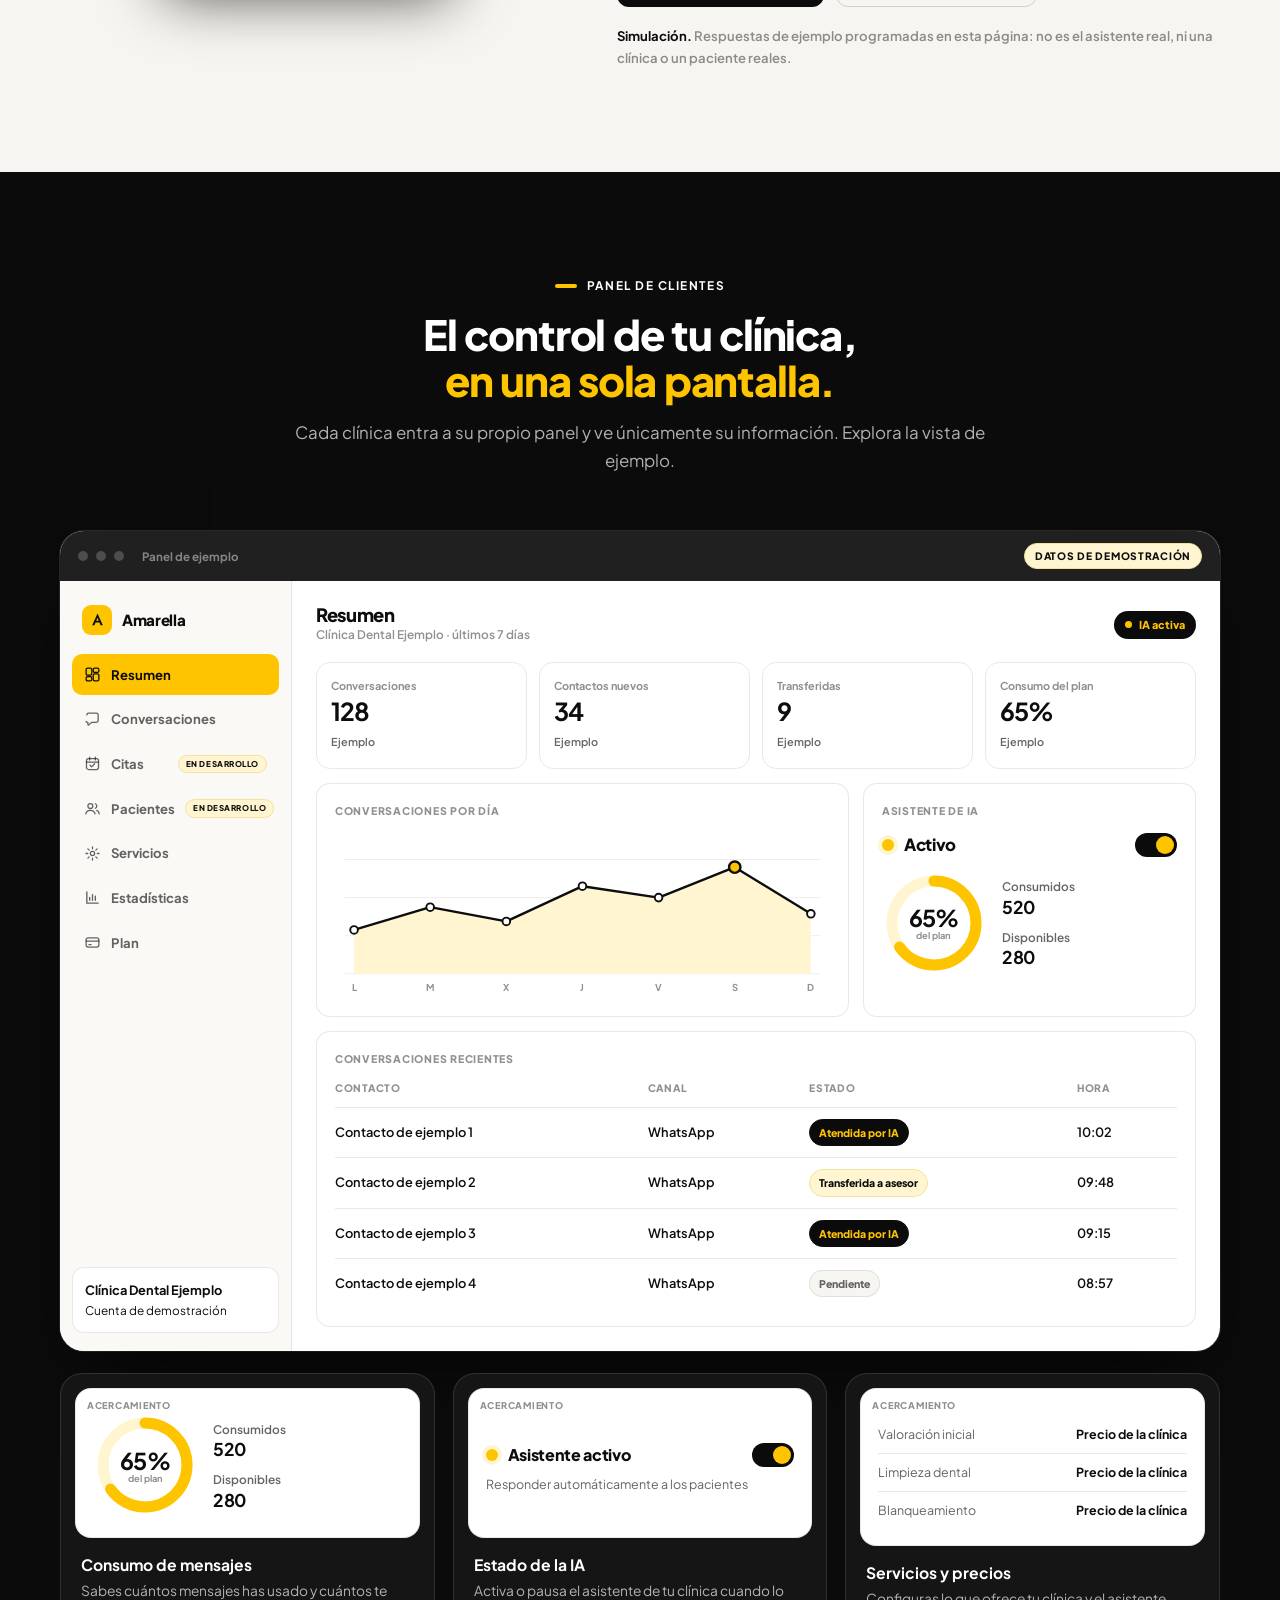
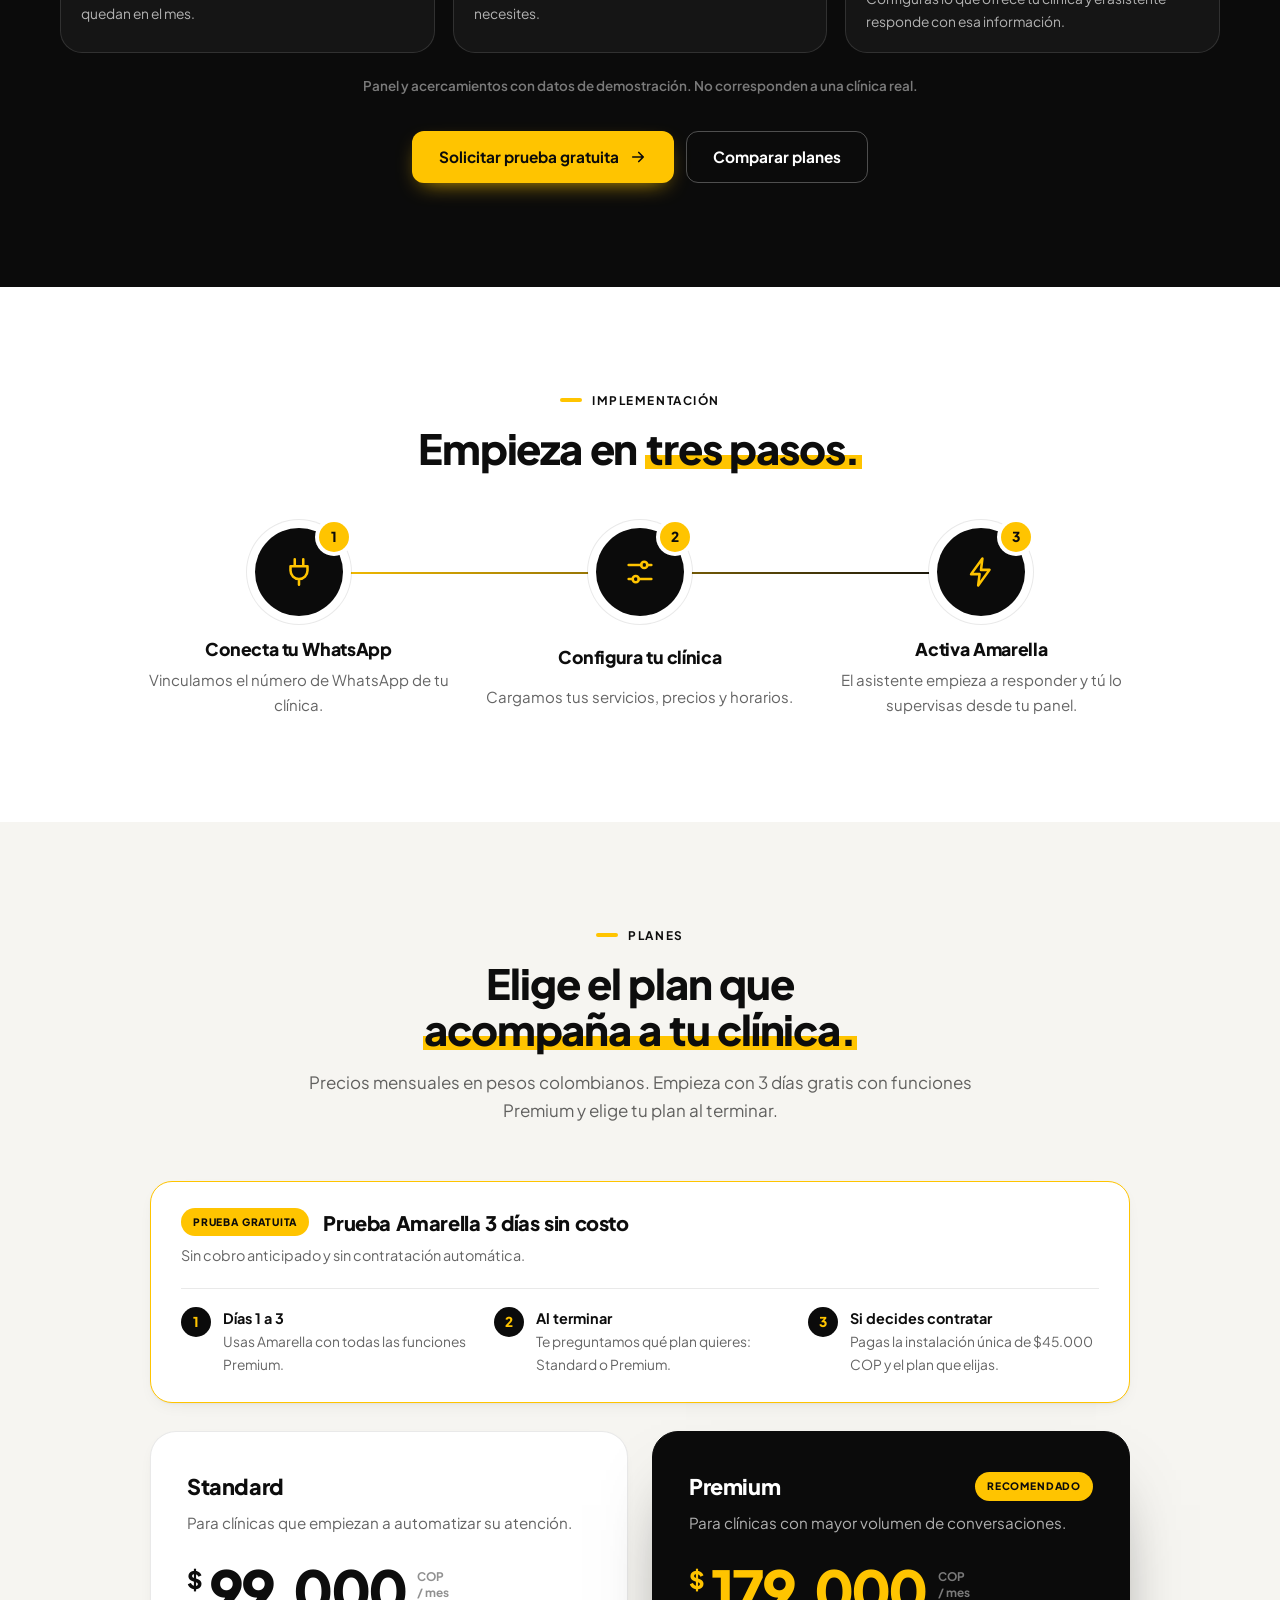
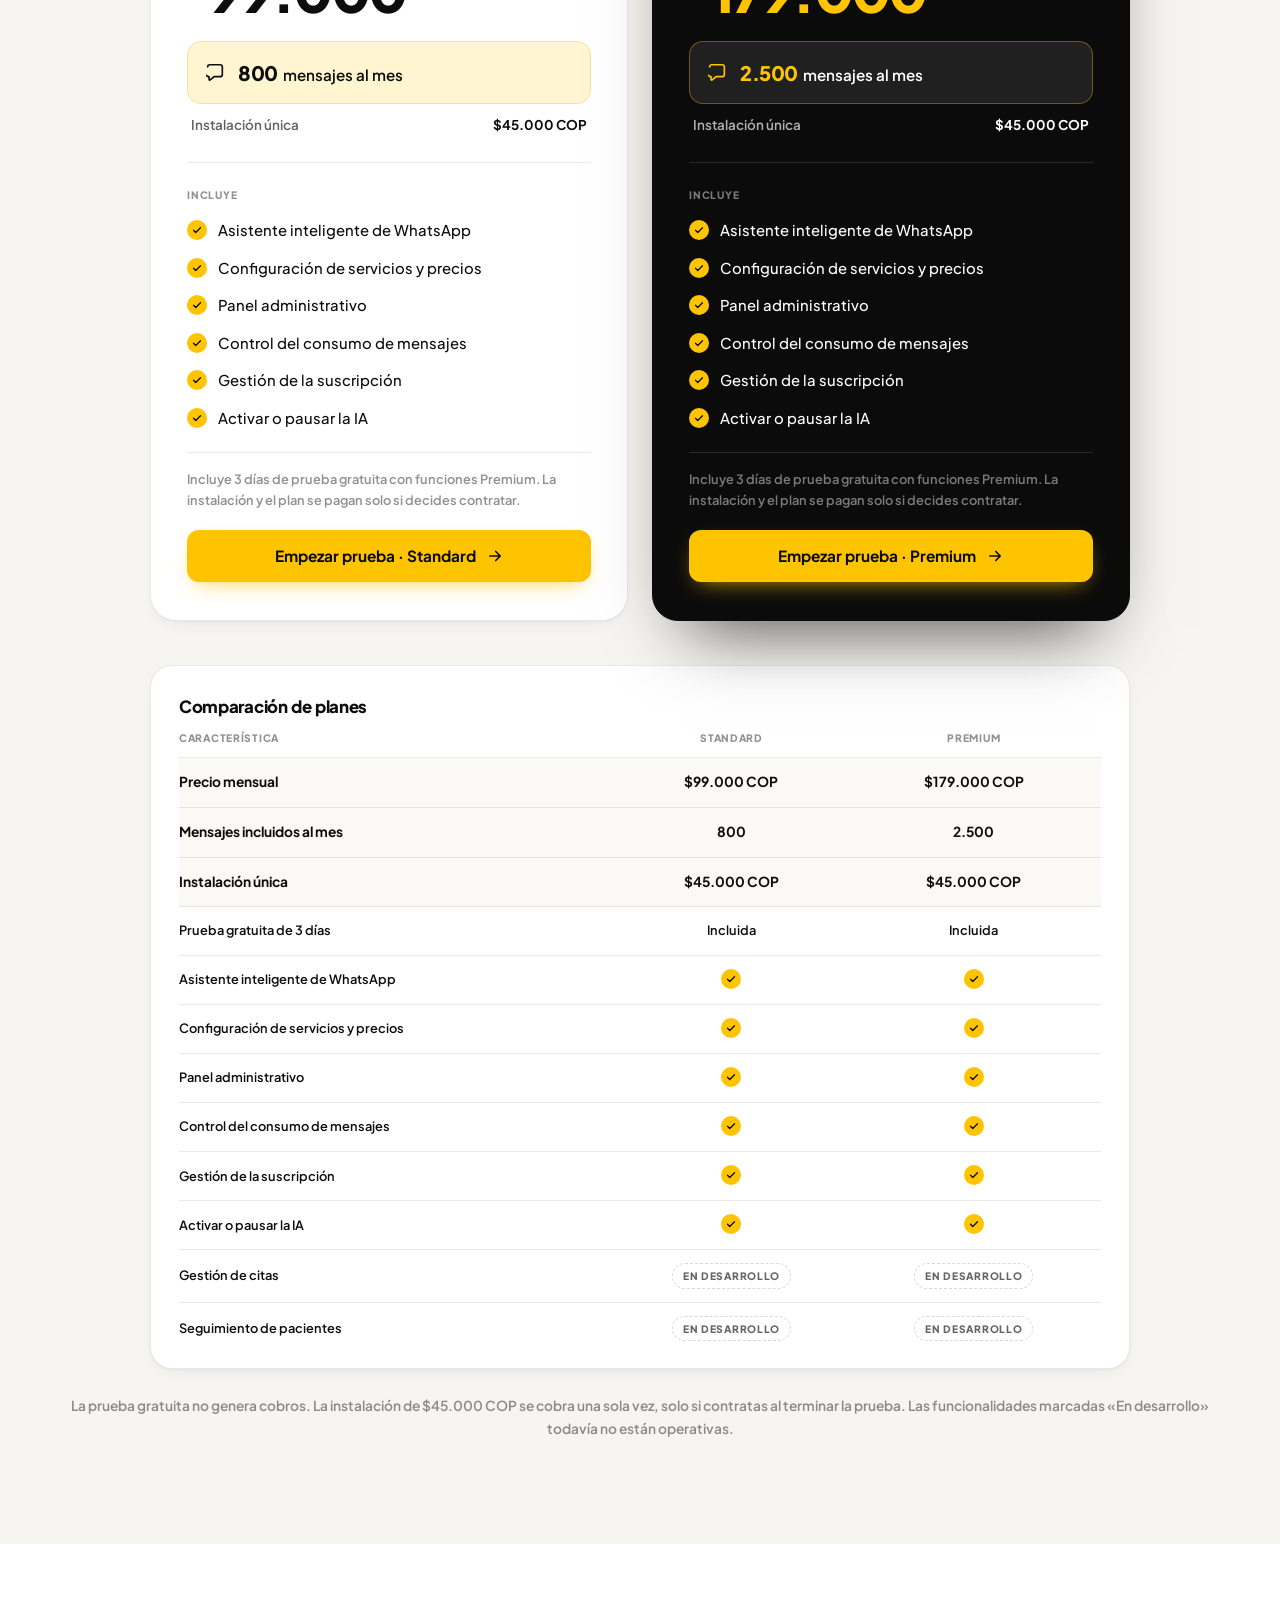
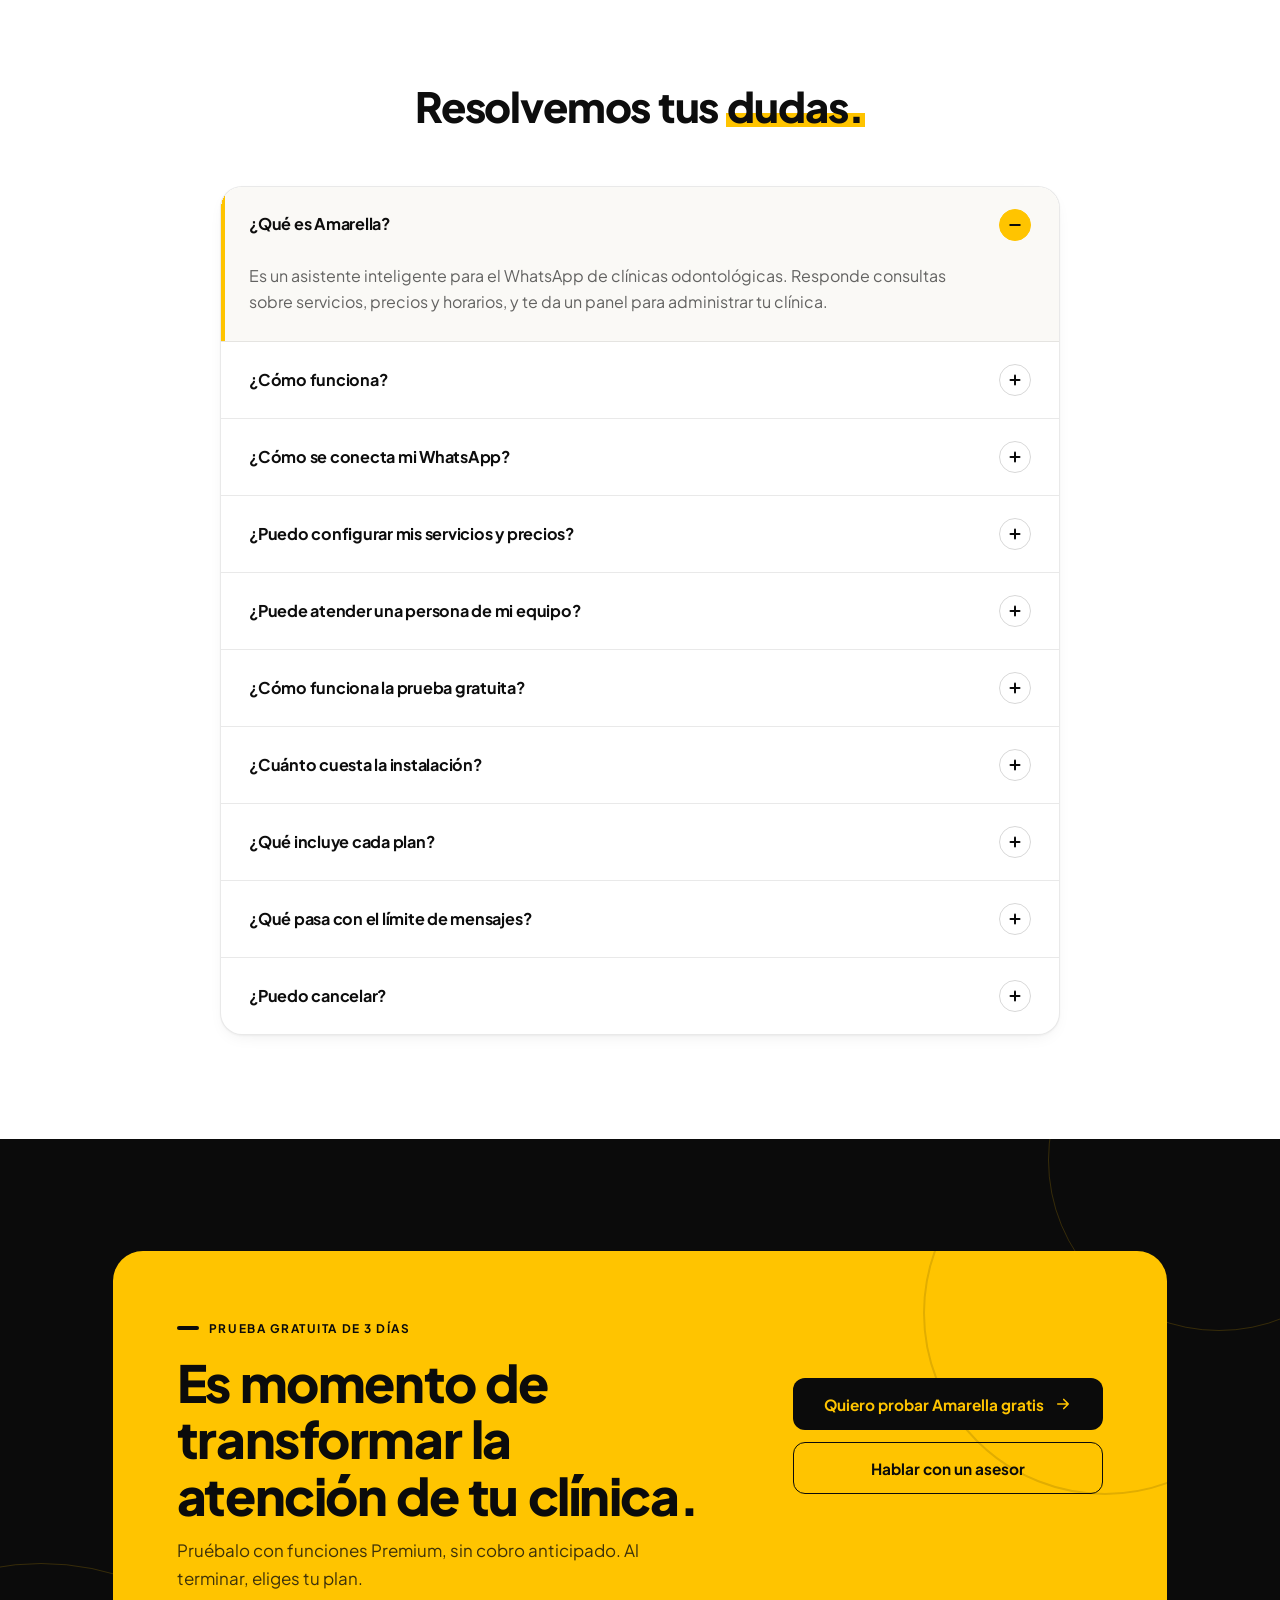
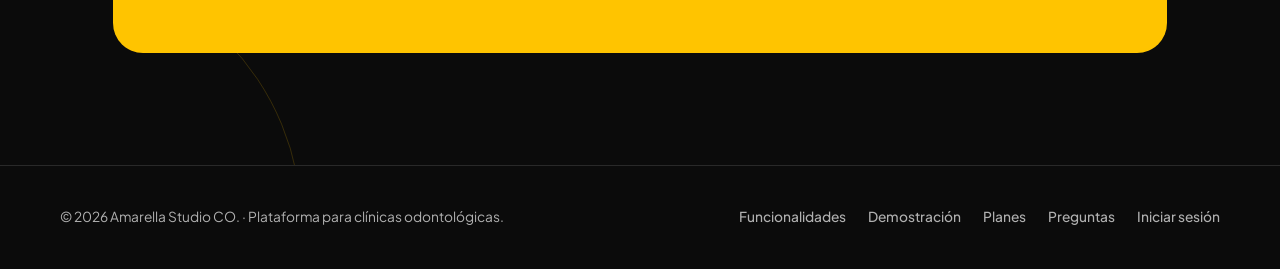
==== commit a4b9b3d5: "Página comercial Hybrid: nuevo hero, problemas y solución, funcionalidades disponibles, demo con tex" ====
--- a/web/premium/index.html
+++ b/web/premium/index.html
@@ -125,10 +125,6 @@
 .demo-tag{position:absolute;z-index:6;right:0;top:-14px;background:var(--y);color:var(--k);border-radius:99px;padding:6px 14px;font-size:.7rem;font-weight:800;letter-spacing:.04em}
 
 /* franja */
-.strip{background:var(--y);color:var(--k);padding-block:0}
-.strip .wrap{display:flex;flex-wrap:wrap;justify-content:space-between;gap:10px 26px;padding-block:18px;font-size:.88rem;font-weight:800}
-.strip span{display:inline-flex;align-items:center;gap:9px}
-.strip svg{width:18px;height:18px}
 
 /* teléfono */
 .phone-shell{background:#000;border-radius:40px;padding:9px;box-shadow:0 36px 60px -26px rgba(0,0,0,.7),inset 0 0 0 1.5px #2e2e2e;position:relative}
@@ -171,45 +167,10 @@
 .l b{color:var(--ink)}
 
 /* retos */
-.pbx{display:grid;grid-template-columns:minmax(0,1.25fr) minmax(0,.75fr);gap:28px;align-items:start}
-.pgrid{display:grid;grid-template-columns:repeat(2,1fr);gap:16px}
-.pt{background:var(--white);border:1px solid var(--line);border-radius:var(--r);padding:22px;display:flex;gap:16px;align-items:flex-start;box-shadow:var(--sh-1);transition:transform .3s var(--ease),border-color .3s,box-shadow .3s;min-width:0}
-.pt:hover{transform:translateY(-3px);border-color:var(--k);box-shadow:var(--sh-2)}
-.pt .ic{width:44px;height:44px;border-radius:12px;background:var(--y-tint);display:grid;place-items:center;flex:none}
-.pt .ic svg{width:22px;height:22px}
-.pt h3{font-size:1rem;margin-bottom:4px}
-.pt p{font-size:.9rem;color:var(--mute);line-height:1.5}
-.sol{background:var(--k);color:var(--white);border-radius:var(--r-lg);padding:32px;position:sticky;top:96px;overflow:hidden}
-.sol::after{content:"";position:absolute;right:-60px;top:-60px;width:180px;height:180px;border-radius:50%;border:1.5px solid rgba(255,196,0,.25)}
-.sol h3{font-size:1.35rem;margin:14px 0 8px}
-.sol>p{color:var(--mute-d);font-size:.95rem}
-.sol ul{list-style:none;margin:22px 0 26px;padding:0;display:grid;gap:0}
-.sol li{display:flex;align-items:center;justify-content:space-between;gap:12px;padding:13px 0;border-top:1px solid var(--line-d);font-size:.92rem;font-weight:600}
-.sol .btn{width:100%}
 
 /* servicios */
-.svc{display:grid;grid-template-columns:repeat(6,1fr);gap:20px}
-.card{background:var(--white);border:1px solid var(--line);border-radius:var(--r-lg);padding:30px;box-shadow:var(--sh-1);transition:transform .35s var(--ease),box-shadow .35s var(--ease),border-color .3s;min-width:0;display:flex;flex-direction:column}
-.card:hover{transform:translateY(-4px);box-shadow:var(--sh-2);border-color:var(--k)}
-.card-h{display:flex;justify-content:space-between;align-items:flex-start;gap:10px;margin-bottom:22px;flex-wrap:wrap}
-.card-h .tags{display:flex;gap:6px;flex-wrap:wrap;justify-content:flex-end}
 .ico{width:52px;height:52px;border-radius:15px;background:var(--k);color:var(--y);display:grid;place-items:center;flex:none;transition:background .3s,color .3s}
 .ico svg{width:25px;height:25px}
-.card:hover .ico{background:var(--y);color:var(--k)}
-.card p{color:var(--mute);margin-top:8px;font-size:.94rem}
-.card ul{list-style:none;margin:20px 0 0;padding:18px 0 0;border-top:1px solid var(--line);display:grid;gap:9px;font-size:.9rem;font-weight:500}
-.card li{display:flex;gap:11px;align-items:flex-start}
-.card li::before{content:"";flex:none;width:7px;height:7px;border-radius:50%;background:var(--y);margin-top:.6em;box-shadow:0 0 0 3px var(--y-tint)}
-.card.dev li{color:var(--mute)}
-.card.dev li::before{background:transparent;box-shadow:none;border:1.5px solid var(--soft);width:8px;height:8px}
-.card.dev .ico{background:var(--paper);color:var(--k);border:1px solid var(--line)}
-.c1,.c2,.c3{grid-column:span 2}.c4{grid-column:span 3}.c5{grid-column:span 3}
-.c4{background:var(--k);color:var(--white);border-color:var(--k)}
-.c4 p{color:var(--mute-d)}.c4 ul{border-color:var(--line-d)}.c4 li::before{box-shadow:0 0 0 3px rgba(255,196,0,.18)}
-.c4 .ico{background:var(--y);color:var(--k)}
-.c4:hover{border-color:var(--y)}
-.legend{display:flex;flex-wrap:wrap;gap:10px 22px;margin-bottom:30px;font-size:.84rem;font-weight:600;color:var(--mute);align-items:center}
-.legend .lg{display:inline-flex;align-items:center;gap:9px}
 
 /* demo interactiva */
 .dm{display:grid;grid-template-columns:minmax(0,.9fr) minmax(0,1.1fr);gap:64px;align-items:center}
@@ -308,27 +269,8 @@
 #panel .actions{display:flex;flex-wrap:wrap;gap:12px;justify-content:center;margin-top:34px}
 
 /* proceso */
-.steps{display:grid;grid-template-columns:repeat(3,1fr);gap:24px;position:relative}
-.step{background:var(--white);border:1px solid var(--line);border-radius:var(--r-lg);padding:30px;box-shadow:var(--sh-1);position:relative;transition:transform .35s var(--ease),box-shadow .35s var(--ease),border-color .3s;min-width:0}
-.step:hover{transform:translateY(-4px);box-shadow:var(--sh-2);border-color:var(--k)}
-.step-top{display:flex;align-items:center;margin-bottom:24px;margin-right:-30px}
-.num{width:56px;height:56px;border-radius:50%;background:var(--k);color:var(--y);font-weight:800;font-size:1.25rem;display:grid;place-items:center;flex:none;box-shadow:0 0 0 6px var(--y);position:relative;z-index:1}
-.ln{flex:1;height:2px;margin-left:12px;background:repeating-linear-gradient(90deg,var(--k) 0 7px,transparent 7px 14px);opacity:.3;position:relative}
-.ln::after{content:"";position:absolute;right:-1px;top:-4px;width:9px;height:9px;border-top:2px solid var(--k);border-right:2px solid var(--k);transform:rotate(45deg)}
-.step:last-child .step-top{margin-right:0}.step:last-child .ln{display:none}
-.sico{position:absolute;top:30px;right:28px;width:46px;height:46px;border-radius:13px;background:var(--y-tint);display:grid;place-items:center}
-.sico svg{width:23px;height:23px}
-.step p{color:var(--mute);margin-top:10px;font-size:.94rem}
 
 /* confianza */
-.sc{display:grid;grid-template-columns:repeat(3,1fr);gap:20px}
-.scc{border:1px solid var(--line);border-radius:var(--r-lg);padding:28px;background:var(--white);box-shadow:var(--sh-1);display:flex;flex-direction:column;gap:12px;min-width:0;transition:transform .35s var(--ease),border-color .3s,box-shadow .35s}
-.scc:hover{transform:translateY(-4px);border-color:var(--k);box-shadow:var(--sh-2)}
-.scc .ex{align-self:flex-start;font-size:.64rem;font-weight:800;letter-spacing:.08em;text-transform:uppercase;background:var(--y-tint);border:1px solid var(--y-line);padding:5px 10px;border-radius:99px}
-.scc p{color:var(--mute);font-size:.93rem}
-.scc .res{margin-top:auto;padding-top:16px;border-top:1px solid var(--line);font-size:.86rem;font-weight:600}
-.scc .res b{display:block;font-size:.64rem;font-weight:800;letter-spacing:.08em;text-transform:uppercase;color:var(--soft);margin-bottom:4px}
-.trust-note{margin-top:26px;text-align:center;font-size:.84rem;color:var(--soft);font-weight:600}
 
 /* planes */
 .plans{display:grid;grid-template-columns:repeat(2,minmax(0,1fr));gap:24px;align-items:stretch;max-width:980px;margin:0 auto}
@@ -358,30 +300,7 @@
 .plans-note{margin-top:26px;text-align:center;color:var(--soft);font-size:.86rem;font-weight:600}
 
 /* por qué */
-.why{display:grid;grid-template-columns:minmax(0,1.1fr) minmax(0,.9fr);gap:20px;align-items:stretch;max-width:1080px;margin:0 auto}
-.why-l{display:grid;gap:14px}
-.why-l .wc{display:grid;grid-template-columns:minmax(0,1fr) minmax(0,1fr);gap:6px 24px;align-items:start;padding:22px 24px}
-.why-l .wc .wk,.why-l .wc h3,.why-l .wc>p{grid-column:1}
-.why-l .wc .wn{grid-column:2;grid-row:1/span 3;margin:0;padding:0 0 0 22px;border-top:0;border-left:1px solid var(--line);align-self:stretch}
-.wc{border:1px solid var(--line);border-radius:var(--r-lg);padding:26px;background:var(--white);display:flex;flex-direction:column;gap:10px;min-width:0}
-.wc .wk{font-size:.64rem;font-weight:800;letter-spacing:.08em;text-transform:uppercase;color:var(--soft)}
-.wc h3{font-size:1.06rem}
-.wc p{color:var(--mute);font-size:.9rem}
-.wn{margin-top:auto;padding-top:14px;border-top:1px solid var(--line);font-size:.86rem;color:var(--mute)}
-.wn b{display:block;font-size:.62rem;font-weight:800;letter-spacing:.08em;text-transform:uppercase;color:var(--soft);margin-bottom:4px}
-.wc.am{background:var(--k);color:var(--white);border-color:var(--k);box-shadow:0 30px 60px -30px rgba(0,0,0,.6);padding:28px}
-.wc.am .wk{color:var(--y)}.wc.am h3{font-size:1.2rem}.wc.am p{color:var(--mute-d)}
-.wc.am ul{list-style:none;margin:8px 0 0;padding:14px 0 0;border-top:1px solid var(--line-d);display:grid;gap:9px;font-size:.86rem;font-weight:600}
-.wc.am li{display:flex;gap:10px;align-items:flex-start}
-.wc.am li::before{content:"";flex:none;width:16px;height:16px;border-radius:50%;margin-top:2px;background:var(--y) url("data:image/svg+xml,%3Csvg xmlns='http://www.w3.org/2000/svg' viewBox='0 0 20 20'%3E%3Cpath d='M5 10.5l3.2 3.2L15 6.8' fill='none' stroke='%230B0B0B' stroke-width='2.6' stroke-linecap='round' stroke-linejoin='round'/%3E%3C/svg%3E") center/11px no-repeat}
-.why-note{margin-top:24px;text-align:center;font-size:.82rem;color:var(--soft);font-weight:600}
 /* gancho */
-.hook-s{padding-block:0 104px}
-.hook{background:var(--k);color:var(--white);border-radius:28px;padding:48px 52px;display:grid;grid-template-columns:minmax(0,1fr) auto;gap:36px;align-items:center;position:relative;overflow:hidden}
-.hook::after{content:"";position:absolute;right:-90px;bottom:-140px;width:320px;height:320px;border-radius:50%;border:1.5px solid rgba(255,196,0,.22)}
-.hook h2{font-size:clamp(1.55rem,2.8vw,2.15rem);margin:14px 0 12px;max-width:26ch}
-.hook p{color:var(--mute-d);max-width:56ch}
-.hook .btn{position:relative;z-index:1}
 /* precios */
 .pz{display:flex;align-items:flex-start;gap:6px;margin:26px 0 0;line-height:1}
 .pz .cur{font-size:1.5rem;font-weight:800;margin-top:6px}
@@ -432,6 +351,70 @@
 .zrows div:first-child{border-top:0}.zrows span{color:var(--mute)}
 .zm figcaption{padding:14px 6px 4px;font-size:.86rem;color:var(--mute-d)}
 .zm figcaption b{display:block;color:var(--white);font-size:.98rem;margin-bottom:2px}
+/* accesibilidad */
+.skip{position:fixed;left:16px;top:-60px;z-index:100;background:var(--y);color:var(--k);font-weight:800;padding:10px 16px;border-radius:10px;transition:top .2s}
+.skip:focus{top:12px}
+.sr{position:absolute;width:1px;height:1px;overflow:hidden;clip:rect(0 0 0 0);white-space:nowrap}
+/* problemas y solución */
+.ps{max-width:1000px;margin:0 auto;display:grid;gap:12px}
+.ps-h{display:grid;grid-template-columns:minmax(0,1fr) 56px minmax(0,1fr);font-size:.66rem;font-weight:800;letter-spacing:.1em;text-transform:uppercase;color:var(--soft);padding:0 24px 4px}
+.ps-r{display:grid;grid-template-columns:minmax(0,1fr) 56px minmax(0,1fr);align-items:stretch;border:1px solid var(--line);border-radius:var(--r-lg);overflow:hidden;background:var(--white);transition:border-color .3s,box-shadow .3s}
+.ps-r:hover{border-color:var(--k);box-shadow:var(--sh-1)}
+.ps-p{display:flex;gap:16px;align-items:flex-start;padding:22px 24px}
+.ps-p .ic{width:44px;height:44px;border-radius:12px;background:var(--paper);display:grid;place-items:center;flex:none}
+.ps-p .ic svg{width:22px;height:22px}
+.ps h3{font-size:1rem;margin-bottom:3px}
+.ps p{font-size:.9rem;color:var(--mute);line-height:1.5}
+.ps-a{display:grid;place-items:center;background:var(--paper)}
+.ps-a svg{width:20px;height:20px;padding:6px;box-sizing:content-box;border-radius:50%;background:var(--y);color:var(--k)}
+.ps-s{padding:22px 24px;background:var(--k);color:var(--white)}
+.ps-s h3{color:var(--y)}.ps-s p{color:var(--mute-d)}
+/* funcionalidades */
+.fx{display:grid;grid-template-columns:minmax(0,.8fr) minmax(0,1.2fr);gap:64px;align-items:start}
+.fx-l h2{margin:16px 0 16px}
+.fx-l{position:sticky;top:110px}
+.dev{margin-top:28px;padding:16px 18px;border:1.5px dashed var(--line-2);border-radius:var(--r);display:grid;gap:8px;background:var(--white)}
+.dev .st{justify-self:start}.dev p{font-size:.86rem;color:var(--mute)}
+.fx-g{list-style:none;margin:0;padding:0;display:grid;grid-template-columns:repeat(2,minmax(0,1fr));background:var(--white);border:1px solid var(--line);border-radius:var(--r-lg);overflow:hidden;box-shadow:var(--sh-1)}
+.fx-g li{display:flex;gap:16px;align-items:flex-start;padding:28px 26px;border-bottom:1px solid var(--line);transition:background .3s}
+.fx-g li:nth-child(odd){border-right:1px solid var(--line)}
+.fx-g li:nth-last-child(-n+2){border-bottom:0}
+.fx-g li:hover{background:var(--y-tint)}
+.fx-g .ic{width:46px;height:46px;border-radius:13px;background:var(--k);color:var(--y);display:grid;place-items:center;flex:none;transition:background .3s,color .3s}
+.fx-g li:hover .ic{background:var(--y);color:var(--k)}
+.fx-g .ic svg{width:22px;height:22px}
+.fx-g h3{font-size:1.02rem;margin-bottom:4px}
+.fx-g p{font-size:.9rem;color:var(--mute);line-height:1.5}
+/* demo: entrada */
+.wa-form input{flex:1;min-width:0;background:var(--white);border:1px solid var(--line);border-radius:99px;padding:8px 13px;font-size:.74rem;color:var(--ink)}
+.wa-form input:focus{outline:none;border-color:var(--k);box-shadow:0 0 0 3px var(--y-tint)}
+.wa-form input:disabled{opacity:.6}
+.wa-form button{width:32px;height:32px;border-radius:50%;background:var(--k);color:var(--y);border:0;display:grid;place-items:center;flex:none}
+.wa-form button svg{width:14px;height:14px}
+/* implementación */
+.flow{list-style:none;margin:0 auto;padding:0;max-width:1000px;display:grid;grid-template-columns:repeat(3,minmax(0,1fr));gap:24px;position:relative}
+.flow::before{content:"";position:absolute;top:44px;left:calc(100%/6);right:calc(100%/6);height:2px;background:linear-gradient(90deg,var(--y),var(--k));z-index:0}
+.fl-i{text-align:center;display:grid;justify-items:center;gap:8px;position:relative;z-index:1;min-width:0}
+.fl-n{position:relative;margin-bottom:14px}
+.fl-c{width:88px;height:88px;border-radius:50%;background:var(--k);color:var(--y);display:grid;place-items:center;box-shadow:0 0 0 8px var(--white),0 0 0 9px var(--line);transition:transform .35s var(--ease)}
+.fl-i:hover .fl-c{transform:translateY(-4px)}
+.fl-c svg{width:34px;height:34px}
+.fl-k{position:absolute;right:-6px;top:-6px;width:30px;height:30px;border-radius:50%;background:var(--y);color:var(--k);font-weight:800;font-size:.86rem;display:grid;place-items:center;box-shadow:0 0 0 4px var(--white)}
+.fl-i h3{font-size:1.1rem}
+.fl-i p{color:var(--mute);font-size:.94rem;max-width:30ch}
+/* cierre */
+.close{background:var(--y);color:var(--k);border-radius:30px;padding:60px 64px;display:grid;grid-template-columns:minmax(0,1.3fr) minmax(0,.7fr);gap:40px;align-items:center;position:relative;overflow:hidden;text-align:left}
+.close::after{content:"";position:absolute;right:-120px;top:-120px;width:360px;height:360px;border-radius:50%;border:2px solid rgba(13,13,13,.12)}
+.close .eyebrow::before{background:var(--k)}
+.close h2{font-size:clamp(2rem,4.2vw,3.1rem);margin:16px 0 14px;max-width:16ch;color:var(--k)}
+.contact .close p{color:rgba(13,13,13,.8);font-size:1.06rem;max-width:44ch}
+.contact .close h2{max-width:16ch}
+.close-a{display:grid;gap:12px;position:relative;z-index:1}
+.close-a .btn{width:100%}
+.close .btn-o{border-color:var(--k);color:var(--k)}
+.close .btn-o:hover{background:var(--k);color:var(--y)}
+.close .chan{color:rgba(13,13,13,.7);text-align:center}
+.contact .wrap{display:block}
 /* faq */
 .faq{max-width:840px;margin:0 auto;background:var(--white);border:1px solid var(--line);border-radius:22px;box-shadow:var(--sh-1);overflow:hidden}
 .qa{border-bottom:1px solid var(--line);position:relative;transition:background .3s}
@@ -515,27 +498,17 @@
   .hero .wrap{grid-template-columns:minmax(0,1fr);gap:56px}
   .hero{padding-top:124px}
   .stage{max-width:620px;width:100%;margin-inline:auto}
-  .pbx{grid-template-columns:minmax(0,1fr)}.sol{position:static}
-  .svc{grid-template-columns:repeat(2,1fr)}
-  .c1,.c2,.c3,.c4,.c5{grid-column:auto}.c5{grid-column:1/-1}
+  .mini-dash{right:0}
   .dm{grid-template-columns:minmax(0,1fr);gap:56px}
   .app-body{grid-template-columns:minmax(0,1fr)}
   .side{flex-direction:row;overflow-x:auto;border-right:0;border-bottom:1px solid var(--line);padding:10px;gap:6px;scrollbar-width:none}
   .side::-webkit-scrollbar{display:none}
   .side .sb,.side .acc{display:none}
   .side button{white-space:nowrap;width:auto;flex:none}
-  .steps{grid-template-columns:minmax(0,1fr);max-width:600px;margin-inline:auto;gap:18px}
-  .steps::before{content:"";position:absolute;left:58px;top:56px;bottom:56px;width:2px;background:repeating-linear-gradient(180deg,var(--k) 0 7px,transparent 7px 14px);opacity:.28}
-  .step{padding:26px 26px 26px 100px}
-  .step-top{position:absolute;left:30px;top:26px;margin:0}.step-top .ln{display:none}
-  .sico{top:26px;right:22px}
-  .step h3{padding-right:56px}
-  .sc{grid-template-columns:minmax(0,1fr);max-width:620px;margin-inline:auto}
-  .why{grid-template-columns:minmax(0,1fr);max-width:640px}
   .trial{grid-template-columns:minmax(0,1fr)}
+  .fx{grid-template-columns:minmax(0,1fr);gap:40px}.fx-l{position:static}
+  .close{grid-template-columns:minmax(0,1fr);padding:48px}
   .zooms{grid-template-columns:minmax(0,1fr);max-width:560px;margin-inline:auto}
-  .wc.am ul{grid-template-columns:1fr 1fr;column-gap:24px}
-  .hook{grid-template-columns:minmax(0,1fr);padding:40px}
 }
 @media(max-width:900px){
   .burger{display:grid}
@@ -561,11 +534,6 @@
   .phone{position:relative;left:auto;bottom:auto;width:100%;max-width:280px;margin:-70px auto 0;order:2;animation:none}
   .mini-dash{position:relative;right:auto;bottom:auto;width:100%;max-width:none;margin-top:16px;order:3}
   .demo-tag{right:12px;top:-10px}
-  .strip .wrap{justify-content:flex-start;padding-block:14px}
-  .pgrid{grid-template-columns:minmax(0,1fr)}
-  .sol{padding:26px}
-  .svc{grid-template-columns:minmax(0,1fr)}.c5{grid-column:auto}
-  .card{padding:26px}
   .dm-phone .wa-body{height:300px}
   .kpis{grid-template-columns:1fr 1fr}
   .r2,.conv{grid-template-columns:minmax(0,1fr)}
@@ -579,19 +547,23 @@
   .cmp td{white-space:normal}
   .cmp td,.cmp th{padding-right:6px;font-size:.76rem}
   .cmp .st{font-size:.5rem;padding:3px 6px;letter-spacing:.03em}
-  .step{padding:24px 22px 24px 84px}.step-top{left:20px;top:22px}
-  .num{width:46px;height:46px;font-size:1.05rem;box-shadow:0 0 0 5px var(--y)}
-  .steps::before{left:43px;top:46px;bottom:46px}
-  .sico{width:40px;height:40px;top:22px;right:18px}.sico svg{width:20px;height:20px}
   .plan{padding:30px 24px}
-  .why-l .wc{grid-template-columns:minmax(0,1fr)}
-  .why-l .wc .wn{grid-column:1;grid-row:auto;padding:12px 0 0;border-left:0;border-top:1px solid var(--line);margin-top:6px}
-  .wc.am ul{grid-template-columns:minmax(0,1fr)}
-  .hook-s{padding-block:0 64px}
   .trial{padding:22px 20px}
+  .ps-h{display:none}
+  .ps-r{grid-template-columns:minmax(0,1fr)}
+  .ps-a{padding:8px 0}.ps-a svg{transform:rotate(90deg)}
+  .ps-p,.ps-s{padding:20px}
+  .fx-g{grid-template-columns:minmax(0,1fr)}
+  .fx-g li:nth-child(odd){border-right:0}
+  .fx-g li:nth-last-child(2){border-bottom:1px solid var(--line)}
+  .fx-g li{padding:22px 20px}
+  .flow{grid-template-columns:minmax(0,1fr);gap:28px;max-width:420px}
+  .flow::before{top:44px;bottom:44px;left:43px;right:auto;width:2px;height:auto;background:linear-gradient(180deg,var(--y),var(--k))}
+  .fl-i{grid-template-columns:88px minmax(0,1fr);justify-items:start;text-align:left;column-gap:20px;row-gap:4px;align-items:center}
+  .fl-n{grid-row:1/span 2;margin:0}
+  .fl-i h3{align-self:end}.fl-i p{align-self:start}
+  .close{padding:34px 22px;border-radius:24px}
   .trial-s{grid-template-columns:minmax(0,1fr)}
-  .hook{padding:30px 22px;border-radius:22px}
-  .hook .btn{width:100%}
   .cmp{padding:6px 16px 12px}
   .qa button{padding:18px 20px;font-size:.97rem;gap:14px}.qa .body p{padding:0 20px 22px}
   .contact{padding-block:80px}
@@ -601,11 +573,11 @@
 @media(max-width:380px){
   h1{font-size:1.95rem}
   .kpis{gap:8px}.kpi{padding:10px}.kpi strong{font-size:1.25rem}
-  .step{padding-left:76px}.steps::before{left:39px}.step-top{left:16px}
 }
 </style>
 </head>
 <body>
+<a class="skip" href="#main">Saltar al contenido</a>
 
 <!-- Iconos reutilizables -->
 <svg width="0" height="0" style="position:absolute" aria-hidden="true">
@@ -640,11 +612,11 @@
       <span>Amarella<small>Studio CO.</small></span>
     </a>
     <nav class="menu" id="menu" aria-label="Principal">
-      <a href="#por-que">Solución</a>
       <a href="#servicios">Funcionalidades</a>
-      <a href="#demo">Demo</a>
+      <a href="#demo">Demostración</a>
       <a href="#panel">Panel</a>
       <a href="#planes">Planes</a>
+      <a href="#faq">Preguntas</a>
       <span class="sep" aria-hidden="true"></span>
       <button class="lnk" type="button" data-login>Iniciar sesión</button>
       <button class="btn btn-y btn-sm" type="button" data-open-form>Prueba gratis 3 días</button>
@@ -653,22 +625,22 @@
   </div>
 </header>
 
-<main>
+<main id="main">
 <!-- HERO -->
 <section class="hero dark" id="inicio">
   <div class="wrap">
     <div>
-      <span class="eyebrow rv">Plataforma para clínicas odontológicas</span>
-      <h1 class="rv" style="--d:.08s">Tu clínica, más conectada, organizada y <span class="hl">productiva.</span></h1>
-      <p class="lead rv" style="--d:.16s">Automatiza la atención por WhatsApp, administra tus servicios y gestiona tu clínica desde una plataforma tecnológica integral.</p>
+      <span class="eyebrow rv">Para clínicas odontológicas</span>
+      <h1 class="rv" style="--d:.08s">Tu asistente inteligente <span class="hl">para WhatsApp.</span></h1>
+      <p class="lead rv" style="--d:.16s">Moderniza la atención de tu clínica odontológica. Amarella ayuda a responder consultas sobre servicios, precios y horarios, y facilita la comunicación con tus pacientes.</p>
       <div class="actions rv" style="--d:.24s">
-        <button class="btn btn-y" type="button" data-open-form>Solicitar prueba gratuita <svg class="go"><use href="#i-arrow"/></svg></button>
-        <a class="btn btn-o" href="#demo">Ver cómo funciona</a>
+        <button class="btn btn-y" type="button" data-open-form>Prueba Amarella gratis durante 3 días <svg class="go"><use href="#i-arrow"/></svg></button>
+        <a class="btn btn-o" href="#demo">Conocer la demostración</a>
       </div>
-      <p class="trial-note rv" style="--d:.28s"><b>3 días gratis</b> con funciones Premium · Sin cobro anticipado</p>
+      <p class="trial-note rv" style="--d:.28s">Con funciones Premium · Sin cobro anticipado · Sin contratación automática</p>
       <div class="ticks rv" style="--d:.32s">
-        <span><i><svg><use href="#i-check"/></svg></i>Atención por WhatsApp</span>
-        <span><i><svg><use href="#i-check"/></svg></i>Panel administrativo</span>
+        <span><i><svg><use href="#i-check"/></svg></i>Responde a cualquier hora</span>
+        <span><i><svg><use href="#i-check"/></svg></i>Servicios, precios y horarios</span>
         <span><i><svg><use href="#i-check"/></svg></i>Paso a un asesor humano</span>
       </div>
     </div>
@@ -684,8 +656,9 @@
           <div class="wa-top"><svg><use href="#i-back"/></svg><span class="wa-av">C</span><div><b>Clínica Dental Ejemplo</b><small>en línea · asistente activo</small></div></div>
           <div class="wa-body">
             <span class="wa-chip">Hoy</span>
-            <div class="bub c">Hola, quisiera una cita para limpieza dental. ¿Tienen horario el sábado?<time>10:02</time></div>
-            <div class="bub a">¡Hola! Con gusto. Horarios de ejemplo para el sábado:<div class="slots"><span>9:00</span><span class="on">11:30</span><span>14:00</span></div><time>10:02 <svg><use href="#i-ticks"/></svg></time></div>
+            <div class="bub c">Hola, ¿cuánto cuesta una limpieza dental y qué horario tienen?<time>10:02</time></div>
+            <div class="bub a">¡Hola! La limpieza dental tiene el precio que configuró la clínica. Atendemos de lunes a viernes, de 8:00 a 18:00.<time>10:02 <svg><use href="#i-ticks"/></svg></time></div>
+            <div class="bub c">Perfecto, gracias.<time>10:03</time></div></div>
           </div>
           <div class="wa-input"><span>Mensaje</span><i><svg><use href="#i-send"/></svg></i></div>
         </div></div>
@@ -699,122 +672,33 @@
   </div>
 </section>
 
-<div class="strip">
-  <div class="wrap">
-    <span><svg><use href="#i-chat"/></svg>Atención por WhatsApp</span>
-    <span><svg><use href="#i-cal"/></svg>Gestión de citas</span>
-    <span><svg><use href="#i-users"/></svg>Seguimiento de pacientes</span>
-    <span><svg><use href="#i-dash"/></svg>Panel administrativo</span>
-    <span><svg><use href="#i-bolt"/></svg>Automatización</span>
-  </div>
-</div>
-
 <!-- PROBLEMAS -->
 <section id="problemas" class="white">
   <div class="wrap">
     <div class="sec-head center">
-      <span class="eyebrow rv">Retos de la clínica</span>
-      <h2 class="rv" style="--d:.06s">¿Tu clínica está perdiendo tiempo gestionando <span class="hl">conversaciones manualmente?</span></h2>
-      <p class="rv" style="--d:.12s">Son situaciones habituales en la atención de una clínica odontológica. Amarella está pensada para ayudarte con ellas.</p>
-    </div>
-    <div class="pbx">
-      <div class="pgrid">
-        <article class="pt rv"><span class="ic"><svg><use href="#i-clock"/></svg></span><div><h3>Pacientes esperando respuestas</h3><p>Escriben fuera de horario o en plena consulta.</p></div></article>
-        <article class="pt rv" style="--d:.06s"><span class="ic"><svg><use href="#i-chat"/></svg></span><div><h3>Mensajes sin atender</h3><p>Las conversaciones se acumulan y algunas se quedan sin contestar.</p></div></article>
-        <article class="pt rv" style="--d:.12s"><span class="ic"><svg><use href="#i-cal"/></svg></span><div><h3>Citas difíciles de organizar</h3><p>Coordinar horarios consume tiempo de recepción.</p></div></article>
-        <article class="pt rv" style="--d:.18s"><span class="ic"><svg><use href="#i-users"/></svg></span><div><h3>Seguimientos pendientes</h3><p>Un contacto nuevo se enfría si nadie le da continuidad.</p></div></article>
-        <article class="pt rv" style="--d:.24s"><span class="ic"><svg><use href="#i-doc"/></svg></span><div><h3>Información dispersa</h3><p>Servicios, precios y horarios repartidos en distintos lugares.</p></div></article>
-        <article class="pt rv" style="--d:.3s"><span class="ic"><svg><use href="#i-gear"/></svg></span><div><h3>Exceso de tareas administrativas</h3><p>Tareas repetitivas que le quitan tiempo a la atención.</p></div></article>
-      </div>
-      <aside class="sol rv" style="--d:.15s">
-        <span class="eyebrow">Cómo ayuda Amarella</span>
-        <h3>Una plataforma que centraliza la atención</h3>
-        <p>Cada reto tiene su respuesta dentro de la misma plataforma.</p>
-        <ul>
-          <li>Respuestas por WhatsApp <span class="st st-on">Disponible</span></li>
-          <li>Información de tu clínica <span class="st st-cus">Personalizable</span></li>
-          <li>Panel y consumo de mensajes <span class="st st-on">Disponible</span></li>
-          <li>Gestión de citas <span class="st st-dev">En desarrollo</span></li>
-          <li>Seguimiento de pacientes <span class="st st-dev">En desarrollo</span></li>
-        </ul>
-        <button class="btn btn-y" type="button" data-open-form>Solicitar prueba gratuita <svg class="go"><use href="#i-arrow"/></svg></button>
-      </aside>
+      <span class="eyebrow rv">Problemas y solución</span>
+      <h2 class="rv" style="--d:.06s">Lo que pasa en recepción, <span class="hl">resuelto desde WhatsApp.</span></h2>
+    </div>
+    <div class="ps">
+      <div class="ps-h" aria-hidden="true"><span>En tu clínica</span><span></span><span>Con Amarella</span></div>
+      <div class="ps-r rv"><div class="ps-p"><span class="ic"><svg><use href="#i-chat"/></svg></span><div><h3>Preguntas repetidas</h3><p>Los mismos mensajes llegan una y otra vez.</p></div></div><span class="ps-a" aria-hidden="true"><svg><use href="#i-arrow"/></svg></span><div class="ps-s"><h3>Respuestas automáticas</h3><p>El asistente contesta las consultas frecuentes por ti.</p></div></div>
+      <div class="ps-r rv" style="--d:.06s"><div class="ps-p"><span class="ic"><svg><use href="#i-clock"/></svg></span><div><h3>Recepción ocupada</h3><p>El equipo atiende en persona y los mensajes esperan.</p></div></div><span class="ps-a" aria-hidden="true"><svg><use href="#i-arrow"/></svg></span><div class="ps-s"><h3>Atención a cualquier hora</h3><p>Responde de inmediato y pasa a un asesor lo que lo necesita.</p></div></div>
+      <div class="ps-r rv" style="--d:.12s"><div class="ps-p"><span class="ic"><svg><use href="#i-card"/></svg></span><div><h3>Consultas de precios y servicios</h3><p>Cada paciente pregunta cuánto cuesta y qué ofrecen.</p></div></div><span class="ps-a" aria-hidden="true"><svg><use href="#i-arrow"/></svg></span><div class="ps-s"><h3>Información de tu clínica</h3><p>Responde con los servicios y precios que tú configuras.</p></div></div>
+      <div class="ps-r rv" style="--d:.18s"><div class="ps-p"><span class="ic"><svg><use href="#i-doc"/></svg></span><div><h3>Información desordenada</h3><p>Servicios, precios y horarios repartidos en varios lugares.</p></div></div><span class="ps-a" aria-hidden="true"><svg><use href="#i-arrow"/></svg></span><div class="ps-s"><h3>Todo en tu panel</h3><p>Configuras tu clínica en un solo lugar y el asistente lo usa.</p></div></div>
     </div>
   </div>
 </section>
 
-<!-- POR QUÉ AMARELLA -->
-<section id="por-que" class="white">
-  <div class="wrap">
-    <div class="sec-head center">
-      <span class="eyebrow rv">La solución Amarella</span>
-      <h2 class="rv" style="--d:.06s">No necesitas otro chatbot. <span class="hl">Necesitas una plataforma para tu clínica.</span></h2>
-      <p class="rv" style="--d:.12s">Cada forma de atender tiene su lugar. Esta es la diferencia de enfoque entre las opciones más comunes y Amarella.</p>
-    </div>
-    <div class="why">
-      <div class="why-l">
-      <article class="wc rv"><span class="wk">Enfoque</span><h3>Atención manual por WhatsApp</h3><p>Tu equipo responde cada mensaje de forma personal.</p><div class="wn"><b>A tener en cuenta</b>La respuesta depende del horario y de la disponibilidad de recepción.</div></article>
-      <article class="wc rv" style="--d:.06s"><span class="wk">Enfoque</span><h3>Chatbot tradicional</h3><p>Responde con flujos o menús predefinidos, útil para preguntas simples.</p><div class="wn"><b>A tener en cuenta</b>Se centra en la conversación; la gestión de la clínica queda en otras herramientas.</div></article>
-      <article class="wc rv" style="--d:.12s"><span class="wk">Enfoque</span><h3>CRM genérico</h3><p>Organiza contactos y procesos comerciales de cualquier sector.</p><div class="wn"><b>A tener en cuenta</b>Necesita adaptarse al funcionamiento de una clínica odontológica.</div></article>
-      </div>
-      <article class="wc am rv" style="--d:.18s"><span class="wk">Amarella Studio CO.</span><h3>Plataforma para clínicas</h3><p>Atención inteligente y gestión de la clínica en un mismo lugar.</p>
-        <ul>
-          <li>Asistente inteligente de WhatsApp</li>
-          <li>Servicios y precios configurados por clínica</li>
-          <li>Panel administrativo</li>
-          <li>Control del consumo de mensajes</li>
-          <li>Gestión de la suscripción</li>
-          <li>Activar o pausar la IA</li>
-          <li>Transferencia a un asesor humano</li>
-          <li>Varias clínicas en una misma plataforma, con datos separados</li>
-        </ul>
-      </article>
-    </div>
-    <p class="why-note rv">Comparación de enfoques generales. No se refiere a ninguna empresa o producto concreto.</p>
-  </div>
-</section>
-
 <!-- SERVICIOS -->
 <section id="servicios" class="paper">
-  <div class="wrap">
-    <div class="sec-head">
+  <div class="wrap fx">
+    <div class="fx-l">
       <span class="eyebrow rv">Funcionalidades</span>
-      <h2 class="rv" style="--d:.06s">Todo lo que tu clínica necesita, <span class="hl">en un solo lugar.</span></h2>
-      <p class="rv" style="--d:.12s">No es solo un chatbot: Amarella integra atención por WhatsApp, gestión de citas, seguimiento y un panel administrativo.</p>
-    </div>
-    <div class="legend rv"><span class="lg"><span class="st st-on">Disponible</span>Funciona hoy</span><span class="lg"><span class="st st-cus">Personalizable</span>Se adapta a tu clínica</span><span class="lg"><span class="st st-dev">En desarrollo</span>Aún no operativo</span><span class="lg"><span class="st st-soon">Próximamente</span>Planificado</span></div>
-    <div class="svc">
-      <article class="card c1 rv">
-        <div class="card-h"><div class="ico"><svg><use href="#i-chat"/></svg></div><div class="tags"><span class="st st-on">Disponible</span><span class="st st-cus">Personalizable</span></div></div>
-        <h3>Asistente inteligente de WhatsApp</h3>
-        <p>Atiende a tus pacientes a cualquier hora con la información que tú configuras.</p>
-        <ul><li>Atención automática</li><li>Información sobre servicios</li><li>Consulta de precios y horarios</li><li>Atención de nuevos contactos</li><li>Transferencia a un asesor humano</li></ul>
-      </article>
-      <article class="card c2 dev rv" style="--d:.08s">
-        <div class="card-h"><div class="ico"><svg><use href="#i-cal"/></svg></div><div class="tags"><span class="st st-dev">En desarrollo</span></div></div>
-        <h3>Gestión de citas</h3>
-        <p>Organiza la agenda directamente desde la conversación.</p>
-        <ul><li>Disponibilidad</li><li>Agendamiento</li><li>Confirmaciones</li><li>Cancelaciones</li><li>Recordatorios</li></ul>
-      </article>
-      <article class="card c3 dev rv" style="--d:.16s">
-        <div class="card-h"><div class="ico"><svg><use href="#i-users"/></svg></div><div class="tags"><span class="st st-dev">En desarrollo</span></div></div>
-        <h3>Seguimiento de pacientes</h3>
-        <p>Que ninguna conversación se quede a medias.</p>
-        <ul><li>Seguimiento de nuevos contactos</li><li>Continuidad de conversaciones</li><li>Recuperación de oportunidades</li><li>Atención de pacientes existentes</li></ul>
-      </article>
-      <article class="card c4 rv">
-        <div class="card-h"><div class="ico"><svg><use href="#i-dash"/></svg></div><div class="tags"><span class="st st-on">Disponible</span></div></div>
-        <h3>Panel administrativo</h3>
-        <p>Una vista clara de tu clínica, tu plan y lo que hace la inteligencia artificial.</p>
-        <ul><li>Control de la cuenta</li><li>Estado de la IA</li><li>Consumo de mensajes</li><li>Configuración de servicios</li><li>Administración de suscripciones</li><li>Estadísticas disponibles</li></ul>
-      </article>
-      <article class="card c5 dev rv" style="--d:.1s">
-        <div class="card-h"><div class="ico"><svg><use href="#i-bolt"/></svg></div><div class="tags"><span class="st st-soon">Próximamente</span></div></div>
-        <h3>Automatización empresarial</h3>
-        <p>Menos tareas manuales y una atención centralizada.</p>
-        <ul><li>Organización de procesos</li><li>Reducción de tareas manuales</li><li>Centralización de la atención</li></ul>
-      </article>
-    </div>
+      <h2 class="rv" style="--d:.06s">Todo lo que tu recepción responde, <span class="hl">ahora también por WhatsApp.</span></h2>
+      <p class="lead rv" style="--d:.12s">Funciones disponibles hoy para atender a tus pacientes y administrar tu clínica.</p>
+      <div class="dev rv" style="--d:.18s"><span class="st st-dev">En desarrollo</span><p>Gestión de citas, seguimiento de pacientes y automatización de procesos. Todavía no están operativos.</p></div>
+    </div>
+    <ul class="fx-g"><li class="rv" style="--d:0.00s"><span class="ic"><svg><use href="#i-chat"/></svg></span><div><h3>Respuestas a consultas</h3><p>Contesta los mensajes de tus pacientes de forma natural.</p></div></li><li class="rv" style="--d:0.05s"><span class="ic"><svg><use href="#i-doc"/></svg></span><div><h3>Información de servicios</h3><p>Explica los tratamientos que ofrece tu clínica.</p></div></li><li class="rv" style="--d:0.10s"><span class="ic"><svg><use href="#i-card"/></svg></span><div><h3>Precios</h3><p>Responde con los precios que tú defines.</p></div></li><li class="rv" style="--d:0.15s"><span class="ic"><svg><use href="#i-clock"/></svg></span><div><h3>Horarios</h3><p>Indica cuándo atiende tu clínica.</p></div></li><li class="rv" style="--d:0.20s"><span class="ic"><svg><use href="#i-users"/></svg></span><div><h3>Atención humana</h3><p>Transfiere la conversación a un asesor de tu equipo.</p></div></li><li class="rv" style="--d:0.25s"><span class="ic"><svg><use href="#i-gear"/></svg></span><div><h3>Configuración de la clínica</h3><p>Ajusta servicios, precios, horarios y estado de la IA desde el panel.</p></div></li></ul>
   </div>
 </section>
 
@@ -833,13 +717,13 @@
           <button type="button" data-sc="horarios">Horarios</button>
           <button type="button" data-sc="asesor">Hablar con un asesor</button>
         </div>
-        <div class="wa-input"><span>Elige una opción para probar</span><i><svg><use href="#i-send"/></svg></i></div>
+        <form class="wa-input wa-form" id="chatForm" autocomplete="off"><label class="sr" for="chatIn">Escribe un mensaje de prueba</label><input id="chatIn" type="text" maxlength="160" placeholder="Escribe una pregunta de prueba"><button type="submit" aria-label="Enviar mensaje de prueba"><svg><use href="#i-send"/></svg></button></form>
       </div></div>
     </div>
     <div>
       <span class="eyebrow rv">Simulación</span>
-      <h2 class="rv" style="margin:16px 0 14px;--d:.06s">Mira cómo trabajaría <span class="hl">Amarella en tu clínica.</span></h2>
-      <p class="lead rv" style="--d:.12s">Prueba la conversación: elige una opción y observa cómo responde el asistente.</p>
+      <h2 class="rv" style="margin:16px 0 14px;--d:.06s">Conoce la demostración <span class="hl">de Amarella.</span></h2>
+      <p class="lead rv" style="--d:.12s">Elige un escenario o escribe una pregunta, y observa cómo responde el asistente.</p>
       <ul class="dm-list">
         <li class="rv"><button type="button" data-sc="servicios"><span class="ic"><svg><use href="#i-chat"/></svg></span><span><b>Consulta de servicios</b><span>El asistente responde con la información de la clínica.</span></span></button></li>
         <li class="rv" style="--d:.06s"><button type="button" data-sc="precios"><span class="ic"><svg><use href="#i-card"/></svg></span><span><b>Consulta de precios</b><span>Cada clínica define sus precios desde el panel.</span></span></button></li>
@@ -993,56 +877,17 @@
 </section>
 
 <!-- PROCESO -->
-<section id="proceso" class="paper">
+<section id="proceso" class="white">
   <div class="wrap">
     <div class="sec-head center">
       <span class="eyebrow rv">Implementación</span>
-      <h2 class="rv" style="--d:.06s">De tu clínica a tu asistente, <span class="hl">en tres pasos.</span></h2>
-    </div>
-    <div class="steps">
-      <div class="step rv"><div class="step-top"><div class="num">1</div><div class="ln"></div></div><div class="sico"><svg><use href="#i-plug"/></svg></div><h3>Conectamos el WhatsApp de tu clínica</h3><p>Vinculamos tu canal y registramos tu clínica con su propia cuenta y sus propios datos.</p></div>
-      <div class="step rv" style="--d:.1s"><div class="step-top"><div class="num">2</div><div class="ln"></div></div><div class="sico"><svg><use href="#i-sliders"/></svg></div><h3>Configuramos el asistente</h3><p>Cargamos tus servicios, precios y horarios, y definimos el tono con el que responde.</p></div>
-      <div class="step rv" style="--d:.2s"><div class="step-top"><div class="num">3</div></div><div class="sico"><svg><use href="#i-dash"/></svg></div><h3>Activamos tu prueba y te damos acceso</h3><p>Empiezas tus 3 días con funciones Premium y entras a tu panel para supervisarlo todo.</p></div>
-    </div>
-  </div>
-</section>
-
-<!-- CONFIANZA -->
-<section id="confianza" class="white">
-  <div class="wrap">
-    <div class="sec-head center">
-      <span class="eyebrow rv">Escenarios de uso</span>
-      <h2 class="rv" style="--d:.06s">Situaciones en las que <span class="hl">Amarella ayuda.</span></h2>
-      <p class="rv" style="--d:.12s">Ejemplos ilustrativos de cómo una clínica puede usar la plataforma. No son casos de clientes reales.</p>
-    </div>
-    <div class="sc">
-      <article class="scc rv"><span class="ex">Ejemplo ilustrativo</span><h3>Consultas fuera del horario</h3><p>Una clínica recibe mensajes por la noche. El asistente responde con los servicios y horarios que la clínica configuró.</p><div class="res"><b>Funcionalidad</b>Atención por WhatsApp</div></article>
-      <article class="scc rv" style="--d:.1s"><span class="ex">Ejemplo ilustrativo</span><h3>Recepción con varias conversaciones</h3><p>La recepción atiende a pacientes en persona. El asistente se ocupa de las preguntas frecuentes y pasa a un asesor lo que lo requiere.</p><div class="res"><b>Funcionalidad</b>Transferencia a un asesor</div></article>
-      <article class="scc rv" style="--d:.2s"><span class="ex">Ejemplo ilustrativo</span><h3>Control del plan y del consumo</h3><p>El administrador revisa en su panel cuántos mensajes ha usado y cuándo vence la suscripción.</p><div class="res"><b>Funcionalidad</b>Panel administrativo</div></article>
-    </div>
-    <p class="trust-note rv">Los testimonios de clínicas aparecerán aquí cuando existan clientes reales que los autoricen.</p>
-    <!-- ESTRUCTURA PREPARADA PARA TESTIMONIOS AUTÉNTICOS. Descomentar y completar solo con testimonios reales y autorizados:
-    <div class="sc">
-      <figure class="scc">
-        <blockquote>«Texto del testimonio autorizado.»</blockquote>
-        <figcaption>Nombre · Cargo · Clínica</figcaption>
-      </figure>
-    </div>
-    -->
-  </div>
-</section>
-
-<!-- GANCHO -->
-<section class="hook-s white" id="gancho">
-  <div class="wrap">
-    <div class="hook rv">
-      <div>
-        <span class="eyebrow">3 días gratis</span>
-        <h2>Una plataforma diseñada para que tu clínica gestione su atención de manera <span class="hl">más inteligente.</span></h2>
-        <p>Automatiza conversaciones, administra tus servicios y controla tu plataforma desde un mismo lugar.</p>
-      </div>
-      <button class="btn btn-y" type="button" data-open-form>Solicitar prueba gratuita <svg class="go"><use href="#i-arrow"/></svg></button>
-    </div>
+      <h2 class="rv" style="--d:.06s">Empieza en <span class="hl">tres pasos.</span></h2>
+    </div>
+    <ol class="flow">
+      <li class="fl-i rv"><div class="fl-n"><span class="fl-c"><svg><use href="#i-plug"/></svg></span><span class="fl-k">1</span></div><h3>Conecta tu WhatsApp</h3><p>Vinculamos el número de WhatsApp de tu clínica.</p></li>
+      <li class="fl-i rv" style="--d:.1s"><div class="fl-n"><span class="fl-c"><svg><use href="#i-sliders"/></svg></span><span class="fl-k">2</span></div><h3>Configura tu clínica</h3><p>Cargamos tus servicios, precios y horarios.</p></li>
+      <li class="fl-i rv" style="--d:.2s"><div class="fl-n"><span class="fl-c"><svg><use href="#i-bolt"/></svg></span><span class="fl-k">3</span></div><h3>Activa Amarella</h3><p>El asistente empieza a responder y tú lo supervisas desde tu panel.</p></li>
+    </ol>
   </div>
 </section>
 
@@ -1059,7 +904,7 @@
       <ol class="trial-s">
         <li><span>1</span><div><b>Días 1 a 3</b>Usas Amarella con todas las funciones Premium.</div></li>
         <li><span>2</span><div><b>Al terminar</b>Te preguntamos qué plan quieres: Standard o Premium.</div></li>
-        <li><span>3</span><div><b>Si decides contratar</b>Se cobra la instalación única de $45.000 COP con el plan que elijas.</div></li>
+        <li><span>3</span><div><b>Si decides contratar</b>Pagas la instalación única de $45.000 COP y el plan que elijas.</div></li>
       </ol>
     </div>
     <div class="plans">
@@ -1071,7 +916,7 @@
         <div class="inst"><span>Instalación única</span><b>$45.000 COP</b></div>
         <div class="incl">Incluye</div>
         <ul><li><svg><use href="#i-check"/></svg>Asistente inteligente de WhatsApp</li><li><svg><use href="#i-check"/></svg>Configuración de servicios y precios</li><li><svg><use href="#i-check"/></svg>Panel administrativo</li><li><svg><use href="#i-check"/></svg>Control del consumo de mensajes</li><li><svg><use href="#i-check"/></svg>Gestión de la suscripción</li><li><svg><use href="#i-check"/></svg>Activar o pausar la IA</li></ul>
-        <p class="cond">Incluye 3 días de prueba gratuita con funciones Premium. La instalación se cobra solo si contratas al terminar la prueba.</p>
+        <p class="cond">Incluye 3 días de prueba gratuita con funciones Premium. La instalación y el plan se pagan solo si decides contratar.</p>
         <button class="btn btn-y" type="button" data-open-form data-plan="Standard">Empezar prueba · Standard <svg class="go"><use href="#i-arrow"/></svg></button>
       </article>
       <article class="plan prem rv" style="--d:.1s">
@@ -1082,7 +927,7 @@
         <div class="inst"><span>Instalación única</span><b>$45.000 COP</b></div>
         <div class="incl">Incluye</div>
         <ul><li><svg><use href="#i-check"/></svg>Asistente inteligente de WhatsApp</li><li><svg><use href="#i-check"/></svg>Configuración de servicios y precios</li><li><svg><use href="#i-check"/></svg>Panel administrativo</li><li><svg><use href="#i-check"/></svg>Control del consumo de mensajes</li><li><svg><use href="#i-check"/></svg>Gestión de la suscripción</li><li><svg><use href="#i-check"/></svg>Activar o pausar la IA</li></ul>
-        <p class="cond">Incluye 3 días de prueba gratuita con funciones Premium. La instalación se cobra solo si contratas al terminar la prueba.</p>
+        <p class="cond">Incluye 3 días de prueba gratuita con funciones Premium. La instalación y el plan se pagan solo si decides contratar.</p>
         <button class="btn btn-y" type="button" data-open-form data-plan="Premium">Empezar prueba · Premium <svg class="go"><use href="#i-arrow"/></svg></button>
       </article>
     </div>
@@ -1113,16 +958,16 @@
       <h2 class="rv" style="--d:.06s">Resolvemos tus <span class="hl">dudas.</span></h2>
     </div>
     <div class="faq rv" id="faqList">
-      <div class="qa open"><button type="button" aria-expanded="true"><span>¿Qué es Amarella?</span><i class="pm"></i></button><div class="body"><div><p>Es una plataforma tecnológica para clínicas odontológicas que integra atención inteligente por WhatsApp, un panel administrativo y control de consumo y suscripción. La gestión de citas, el seguimiento de pacientes y la automatización de procesos están en desarrollo.</p></div></div></div>
-      <div class="qa"><button type="button" aria-expanded="false"><span>¿Cómo funciona la prueba gratuita?</span><i class="pm"></i></button><div class="body"><div><p>Durante 3 días usas Amarella con las funciones Premium, sin cobro anticipado. Al terminar te preguntamos qué plan quieres contratar, Standard o Premium. No hay contratación automática: si no eliges un plan, no se cobra nada.</p></div></div></div>
-      <div class="qa"><button type="button" aria-expanded="false"><span>¿Cuándo se cobra la instalación?</span><i class="pm"></i></button><div class="body"><div><p>La instalación cuesta $45.000 COP y se paga una sola vez. Solo se cobra si decides contratar un plan al terminar los 3 días de prueba.</p></div></div></div>
-      <div class="qa"><button type="button" aria-expanded="false"><span>¿Cómo funciona el asistente?</span><i class="pm"></i></button><div class="body"><div><p>Recibe los mensajes de tus pacientes por WhatsApp y responde con la información que tu clínica configuró: servicios, precios y horarios. Cuando hace falta, pasa la conversación a un asesor de tu equipo.</p></div></div></div>
-      <div class="qa"><button type="button" aria-expanded="false"><span>¿Cómo conecto el WhatsApp de mi clínica?</span><i class="pm"></i></button><div class="body"><div><p>Nos encargamos de la conexión durante la implementación. Al solicitar la demostración te indicaremos qué necesitamos de tu parte.</p></div></div></div>
-      <div class="qa"><button type="button" aria-expanded="false"><span>¿Cómo se gestionan las citas?</span><i class="pm"></i></button><div class="body"><div><p>La gestión de citas (disponibilidad, agendamiento, confirmaciones, cancelaciones y recordatorios) está en desarrollo y todavía no está operativa. Hoy el asistente atiende consultas y puede pasar la conversación a un asesor para coordinarlas.</p></div></div></div>
-      <div class="qa"><button type="button" aria-expanded="false"><span>¿Qué incluye cada plan?</span><i class="pm"></i></button><div class="body"><div><p>Standard cuesta $99.000 COP al mes e incluye 800 mensajes mensuales. Premium cuesta $179.000 COP al mes e incluye 2.500 mensajes mensuales. Ambos tienen una instalación única de $45.000 COP. Los dos incluyen el asistente de WhatsApp, la configuración de servicios y precios, el panel administrativo, el control del consumo, la gestión de la suscripción y el control del estado de la IA.</p></div></div></div>
-      <div class="qa"><button type="button" aria-expanded="false"><span>¿Cómo funciona el consumo mensual?</span><i class="pm"></i></button><div class="body"><div><p>Cada plan incluye un número de mensajes al mes: 800 en Standard y 2.500 en Premium. En tu panel ves los mensajes consumidos y los disponibles, y recibes avisos cuando el plan está por vencer o el límite se acerca.</p></div></div></div>
-      <div class="qa"><button type="button" aria-expanded="false"><span>¿Cómo administro mi cuenta?</span><i class="pm"></i></button><div class="body"><div><p>Desde tu panel puedes ver el estado de la IA, activar o desactivar el asistente, revisar el consumo, consultar tu plan y editar los servicios, precios y horarios de tu clínica. Cada clínica ve únicamente su información.</p></div></div></div>
-      <div class="qa"><button type="button" aria-expanded="false"><span>¿Qué soporte recibe mi clínica?</span><i class="pm"></i></button><div class="body"><div><p>Te acompañamos en la implementación y en el uso del panel. Los canales y horarios de soporte se confirmarán al contratar.</p></div></div></div>
+      <div class="qa open"><button type="button" aria-expanded="true"><span>¿Qué es Amarella?</span><i class="pm" aria-hidden="true"></i></button><div class="body"><div><p>Es un asistente inteligente para el WhatsApp de clínicas odontológicas. Responde consultas sobre servicios, precios y horarios, y te da un panel para administrar tu clínica.</p></div></div></div>
+      <div class="qa"><button type="button" aria-expanded="false"><span>¿Cómo funciona?</span><i class="pm" aria-hidden="true"></i></button><div class="body"><div><p>El asistente recibe los mensajes de tus pacientes y responde con la información que tu clínica configuró. Tú supervisas todo desde tu panel.</p></div></div></div>
+      <div class="qa"><button type="button" aria-expanded="false"><span>¿Cómo se conecta mi WhatsApp?</span><i class="pm" aria-hidden="true"></i></button><div class="body"><div><p>Nos encargamos de la conexión durante la implementación. Al solicitar tu prueba te indicamos qué necesitamos de tu parte.</p></div></div></div>
+      <div class="qa"><button type="button" aria-expanded="false"><span>¿Puedo configurar mis servicios y precios?</span><i class="pm" aria-hidden="true"></i></button><div class="body"><div><p>Sí. Desde tu panel defines los servicios, precios y horarios de tu clínica, y el asistente responde con esa información.</p></div></div></div>
+      <div class="qa"><button type="button" aria-expanded="false"><span>¿Puede atender una persona de mi equipo?</span><i class="pm" aria-hidden="true"></i></button><div class="body"><div><p>Sí. Cuando un paciente lo pide o el caso lo requiere, la conversación se transfiere a un asesor de tu clínica. También puedes pausar la IA desde el panel.</p></div></div></div>
+      <div class="qa"><button type="button" aria-expanded="false"><span>¿Cómo funciona la prueba gratuita?</span><i class="pm" aria-hidden="true"></i></button><div class="body"><div><p>Durante 3 días usas Amarella con las funciones Premium, sin cobro anticipado. Al terminar, eliges Standard o Premium. No hay contratación automática: si no eliges un plan, no se cobra nada.</p></div></div></div>
+      <div class="qa"><button type="button" aria-expanded="false"><span>¿Cuánto cuesta la instalación?</span><i class="pm" aria-hidden="true"></i></button><div class="body"><div><p>La instalación cuesta $45.000 COP y se paga una sola vez, solo si decides contratar un plan al terminar la prueba.</p></div></div></div>
+      <div class="qa"><button type="button" aria-expanded="false"><span>¿Qué incluye cada plan?</span><i class="pm" aria-hidden="true"></i></button><div class="body"><div><p>Standard cuesta $99.000 COP al mes con 800 mensajes mensuales. Premium cuesta $179.000 COP al mes con 2.500 mensajes mensuales. Los dos incluyen las mismas funciones; cambian el precio y los mensajes.</p></div></div></div>
+      <div class="qa"><button type="button" aria-expanded="false"><span>¿Qué pasa con el límite de mensajes?</span><i class="pm" aria-hidden="true"></i></button><div class="body"><div><p>Cada plan incluye un número de mensajes al mes: 800 en Standard y 2.500 en Premium. En tu panel ves los mensajes consumidos y los disponibles.</p></div></div></div>
+      <div class="qa"><button type="button" aria-expanded="false"><span>¿Puedo cancelar?</span><i class="pm" aria-hidden="true"></i></button><div class="body"><div><p>Durante la prueba no hay compromiso: si no eliges un plan al terminar, no se cobra nada. Las condiciones de cancelación de un plan contratado te las explicamos antes de contratar.</p></div></div></div>
     </div>
   </div>
 </section>
@@ -1130,14 +975,18 @@
 <!-- CONTACTO -->
 <section class="contact dark" id="contacto">
   <div class="wrap">
-    <span class="eyebrow">Prueba gratuita</span>
-    <h2>Prueba Amarella en tu clínica <span class="hl">3 días gratis.</span></h2>
-    <p>Con funciones Premium, sin cobro anticipado y sin contratación automática. Al terminar, eliges tu plan.</p>
-    <div class="actions">
-      <button class="btn btn-y" type="button" data-open-form>Solicitar prueba gratuita <svg class="go"><use href="#i-arrow"/></svg></button>
-      <button class="btn btn-o" type="button" data-wa>Hablar con un asesor</button>
-    </div>
-    <div class="chan" id="chan"></div>
+    <div class="close rv">
+      <div class="close-t">
+        <span class="eyebrow">Prueba gratuita de 3 días</span>
+        <h2>Es momento de transformar la atención de tu clínica.</h2>
+        <p>Pruébalo con funciones Premium, sin cobro anticipado. Al terminar, eliges tu plan.</p>
+      </div>
+      <div class="close-a">
+        <button class="btn btn-k" type="button" data-open-form>Quiero probar Amarella gratis <svg class="go"><use href="#i-arrow"/></svg></button>
+        <button class="btn btn-o" type="button" data-wa>Hablar con un asesor</button>
+        <div class="chan" id="chan"></div>
+      </div>
+    </div>
   </div>
 </section>
 </main>
@@ -1145,7 +994,7 @@
 <footer>
   <div class="wrap">
     <span>&copy; <span id="year">2026</span> Amarella Studio CO. · Plataforma para clínicas odontológicas.</span>
-    <nav aria-label="Pie"><a href="#servicios">Funcionalidades</a><a href="#planes">Planes</a><a href="#faq">Preguntas</a><button type="button" data-login>Iniciar sesión</button></nav>
+    <nav aria-label="Pie"><a href="#servicios">Funcionalidades</a><a href="#demo">Demostración</a><a href="#planes">Planes</a><a href="#faq">Preguntas</a><button type="button" data-login>Iniciar sesión</button></nav>
   </div>
 </footer>
 
@@ -1311,7 +1160,7 @@
     horarios:{q:'¿Cuál es su horario de atención?',steps:[{c:'a',h:'Horario de ejemplo de esta clínica:<br>• Lunes a viernes: 8:00 a 18:00<br>• Sábados: 8:00 a 12:00<br>¿Te ayudo con algo más?'}]},
     asesor:{q:'Quiero hablar con un asesor.',steps:[{c:'a',h:'Claro, te transfiero con un asesor de la clínica.'},{chip:'Conversación transferida a un asesor'},{c:'h',h:'Hola, soy parte del equipo de la clínica. ¿En qué puedo ayudarte?'}]}
   };
-  function setBusy(v){busy=v;$$('[data-sc]').forEach(function(b){b.disabled=v})}
+  function setBusy(v){busy=v;$$('[data-sc]').forEach(function(b){b.disabled=v});var ci=d.getElementById('chatIn');if(ci)ci.disabled=v}
   function run(key){
     if(busy)return; var sc=SC[key]; if(!sc)return; setBusy(true);
     var chain=Promise.resolve();
@@ -1325,6 +1174,29 @@
   }
   function reset(){chat.innerHTML='';chip('Simulación');bub('a','¡Hola! Soy el asistente de la Clínica Dental Ejemplo. ¿En qué puedo ayudarte?',true);setBusy(false)}
   $$('[data-sc]').forEach(function(b){b.addEventListener('click',function(){run(b.getAttribute('data-sc'))})});
+  /* texto libre: se interpreta con palabras clave, sin conexión al bot real */
+  function norm(t){return t.toLowerCase().normalize('NFD').replace(/[\u0300-\u036f]/g,'')}
+  function match(t){t=norm(t);
+    if(/asesor|persona|humano|alguien|hablar con/.test(t))return 'asesor';
+    if(/precio|cuesta|costo|valor|cuanto|tarifa/.test(t))return 'precios';
+    if(/horario|hora|abren|cierran|atienden|dias/.test(t))return 'horarios';
+    if(/servicio|tratamiento|ofrecen|limpieza|blanqueamiento|ortodoncia|valoracion/.test(t))return 'servicios';
+    return null}
+  var chatForm=$('#chatForm'), chatIn=$('#chatIn');
+  chatForm.addEventListener('submit',function(e){
+    e.preventDefault(); var t=chatIn.value.trim(); if(!t||busy)return; chatIn.value='';
+    var k=match(t); setBusy(true);
+    var b=d.createElement('div');b.className='bub c';b.textContent=t;var tm=d.createElement('time');tm.textContent=time();b.appendChild(tm);chat.appendChild(b);chat.scrollTop=chat.scrollHeight;
+    var ty=typing();
+    wait(900).then(function(){ty.remove();
+      if(k){var st=SC[k].steps,ch=Promise.resolve();st.forEach(function(x,i){ch=ch.then(function(){
+        if(x.chip){chip(x.chip);return wait(400)}
+        if(i===0){bub(x.c,x.h,true);return wait(300)}
+        var t2=typing();return wait(800).then(function(){t2.remove();bub(x.c,x.h,true)})})});
+        ch.then(function(){setBusy(false)})}
+      else{bub('a','En esta simulación puedo responder sobre servicios, precios y horarios, o pasarte con un asesor. Prueba con una de esas preguntas.',true);setBusy(false)}
+    });
+  });
   $$('[data-reset]').forEach(function(b){b.addEventListener('click',reset)});
   reset();
 
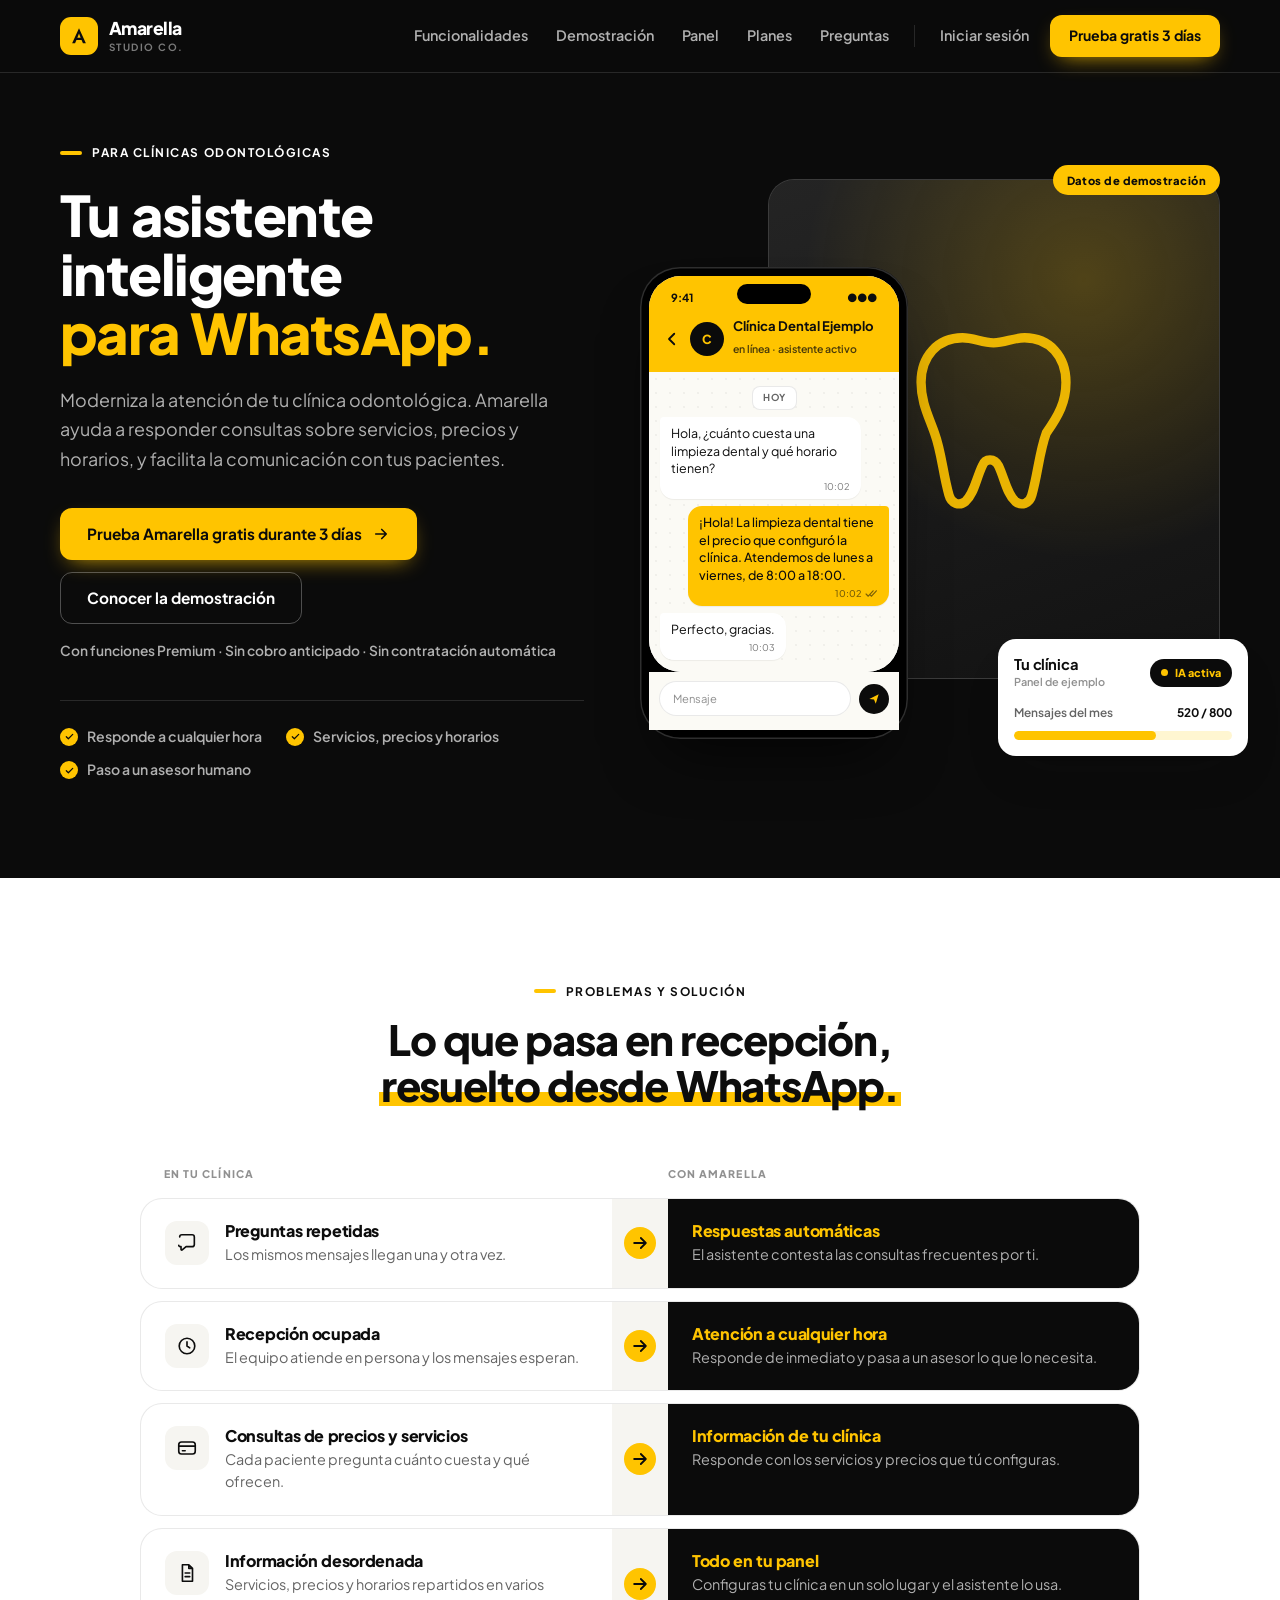
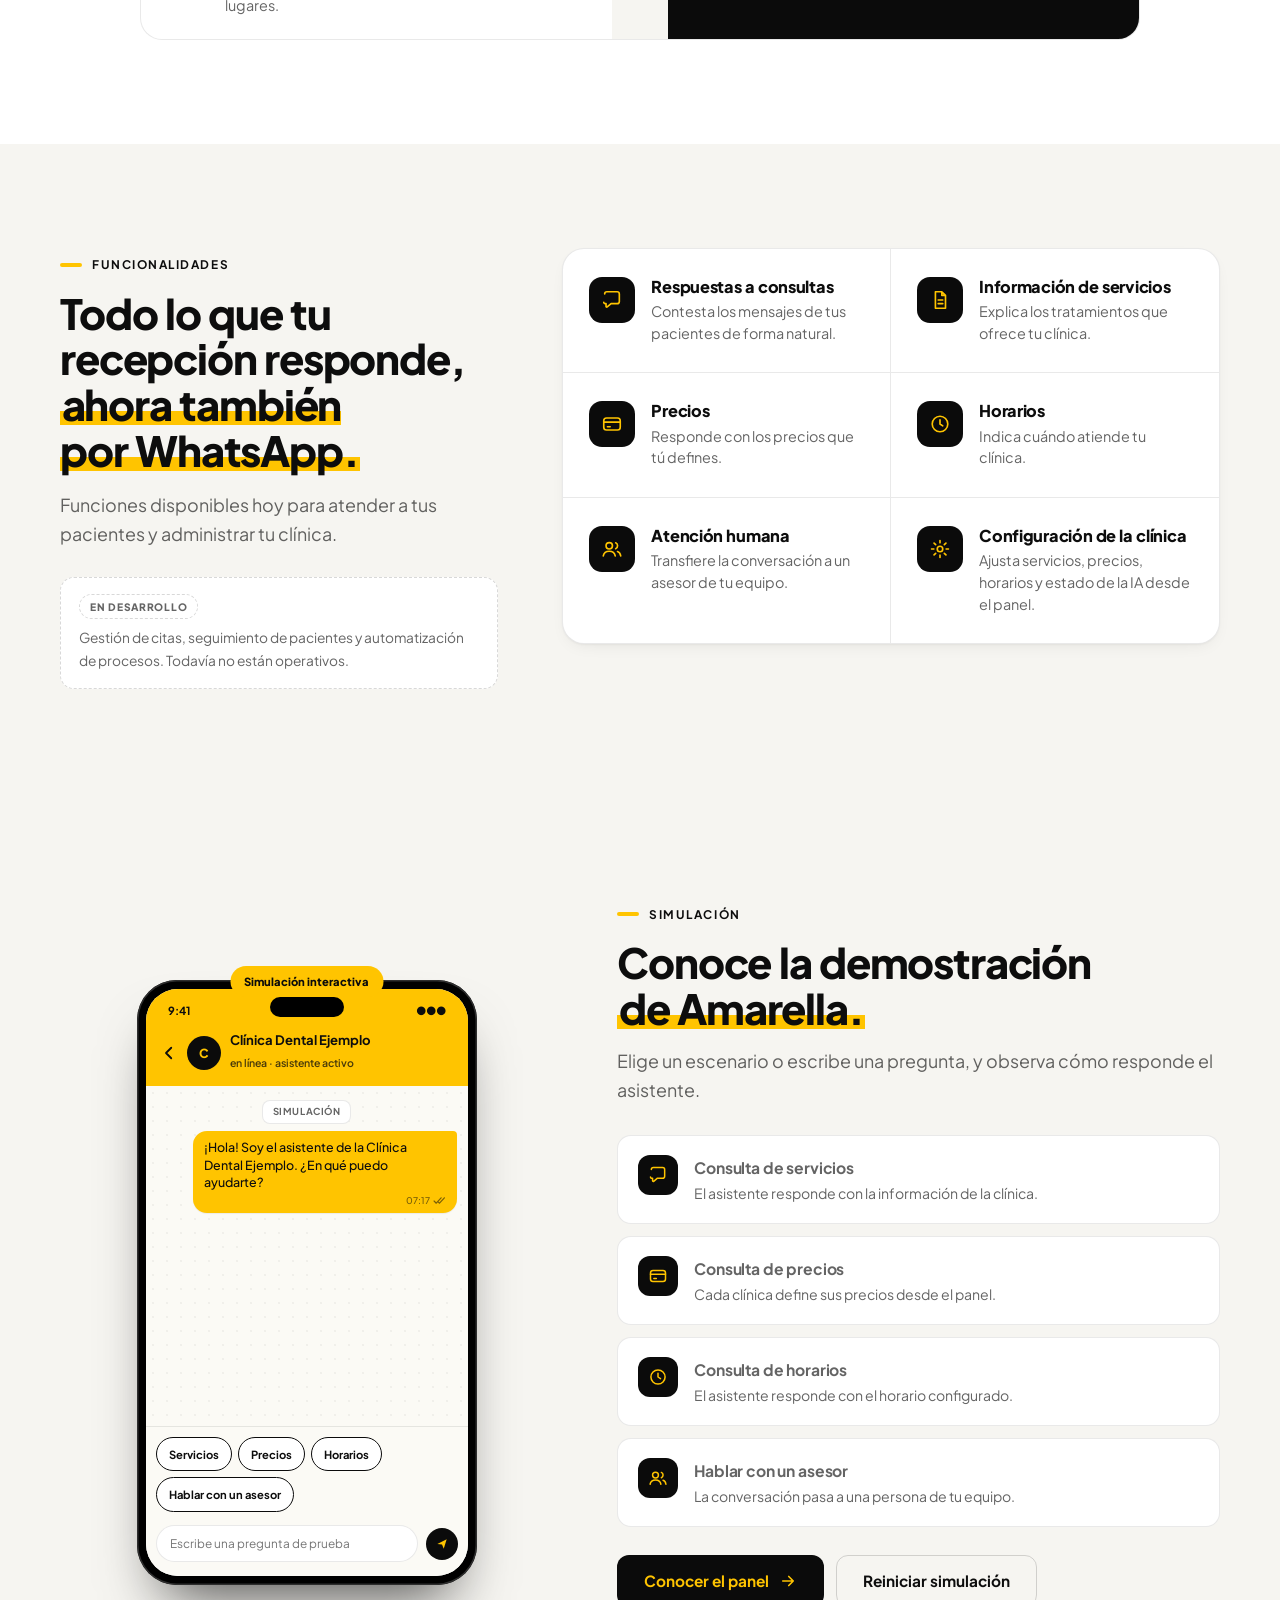
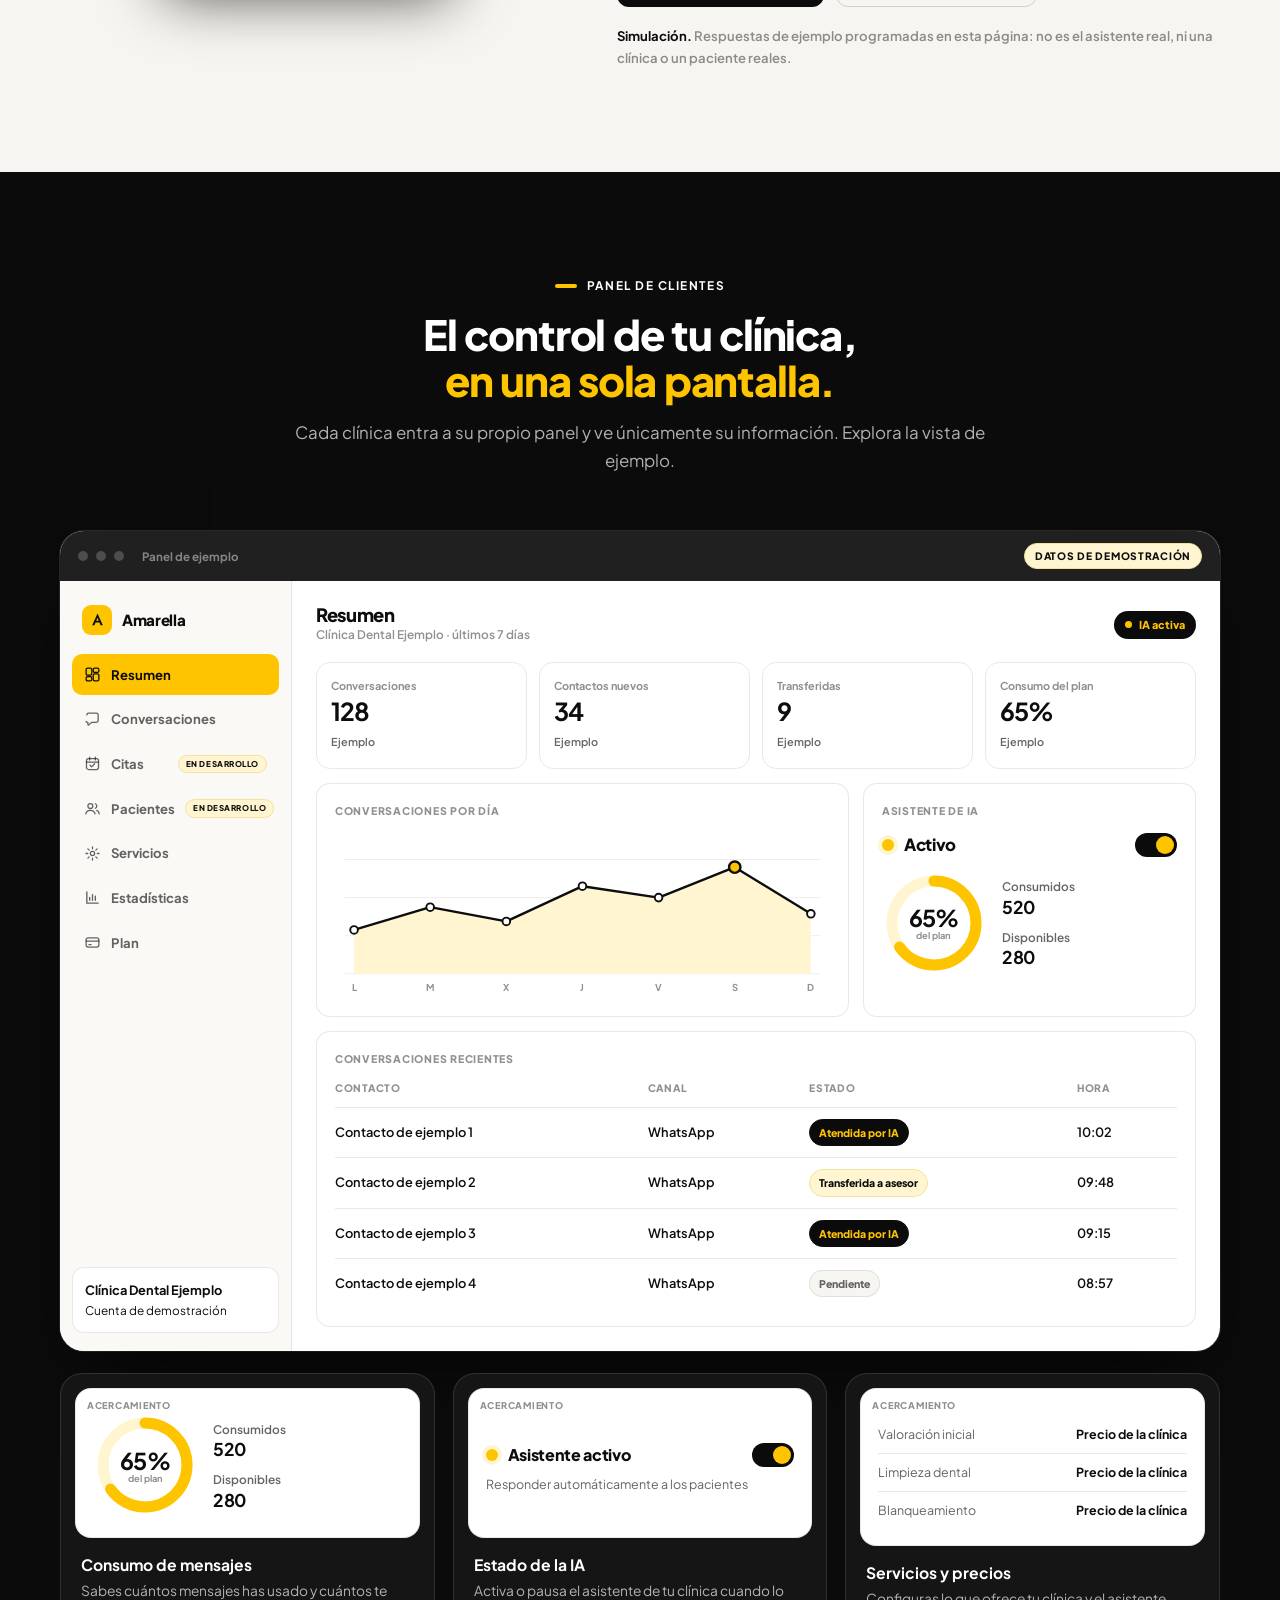
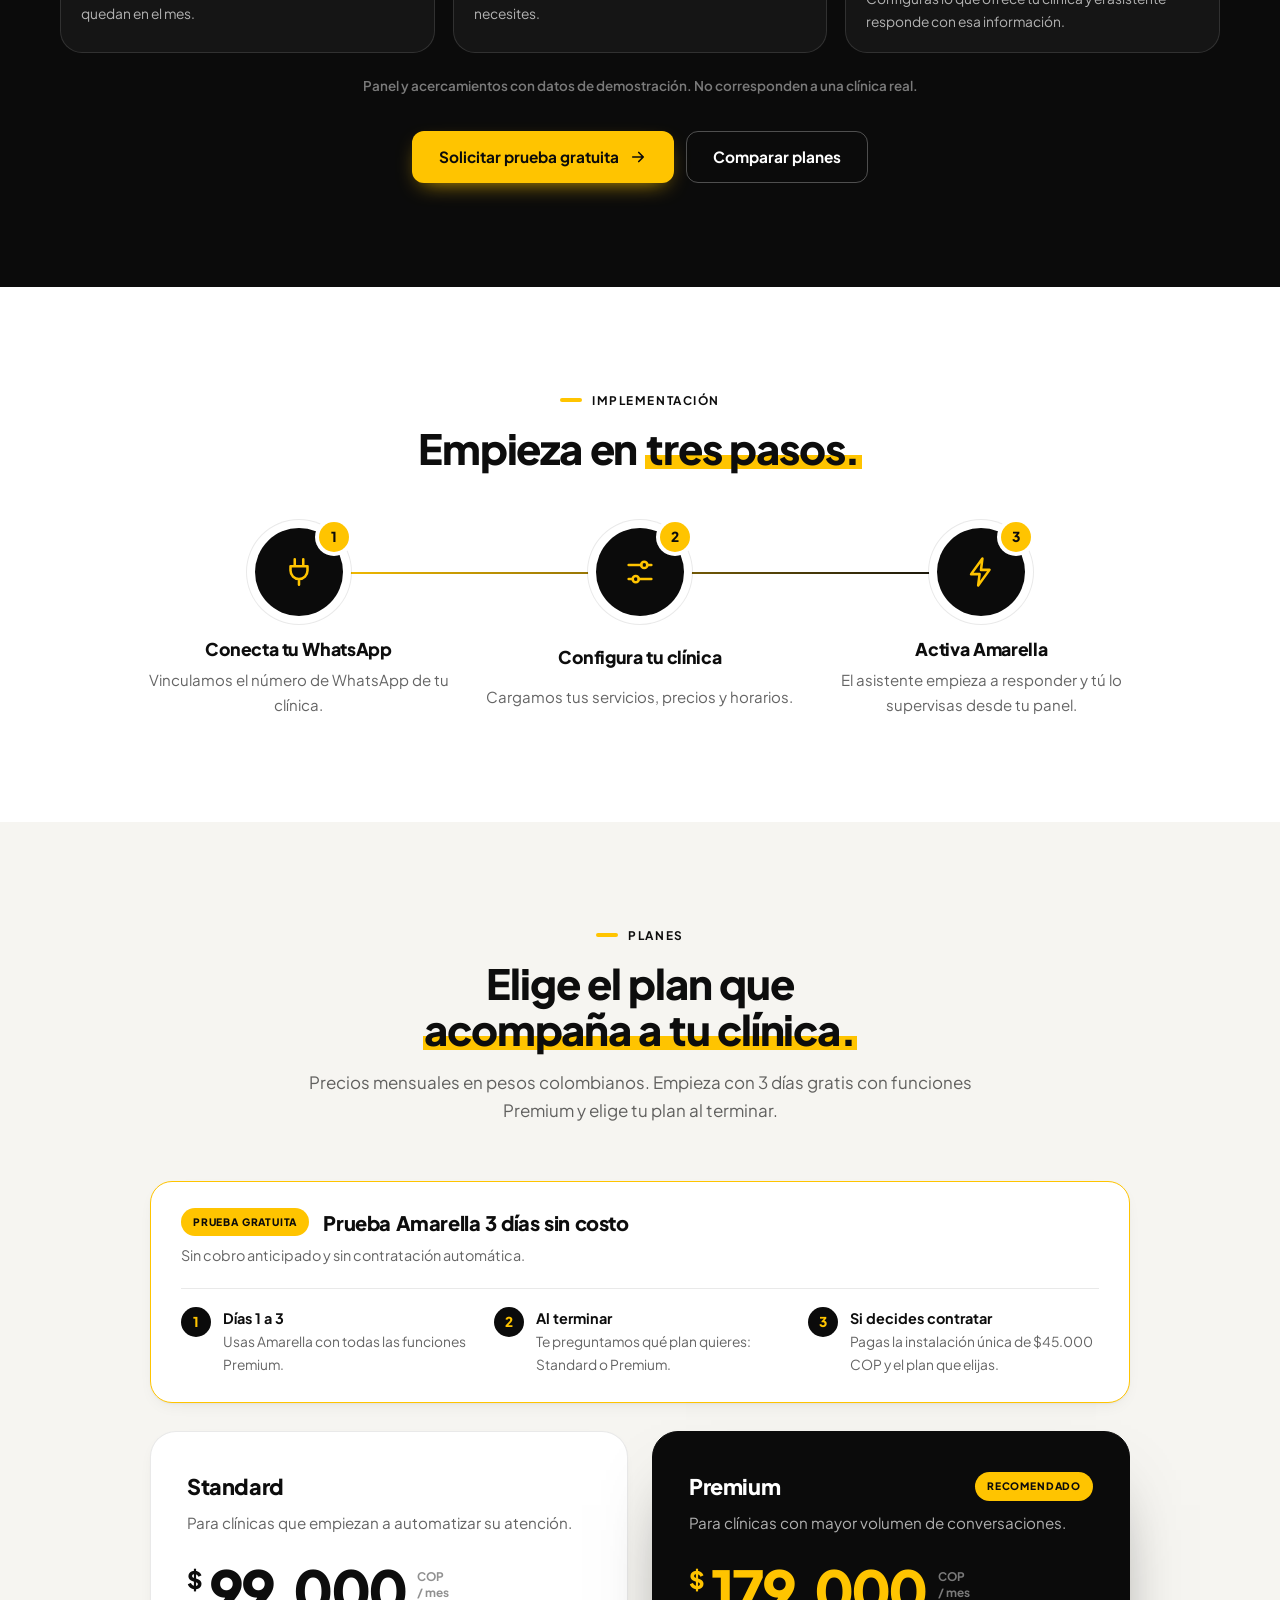
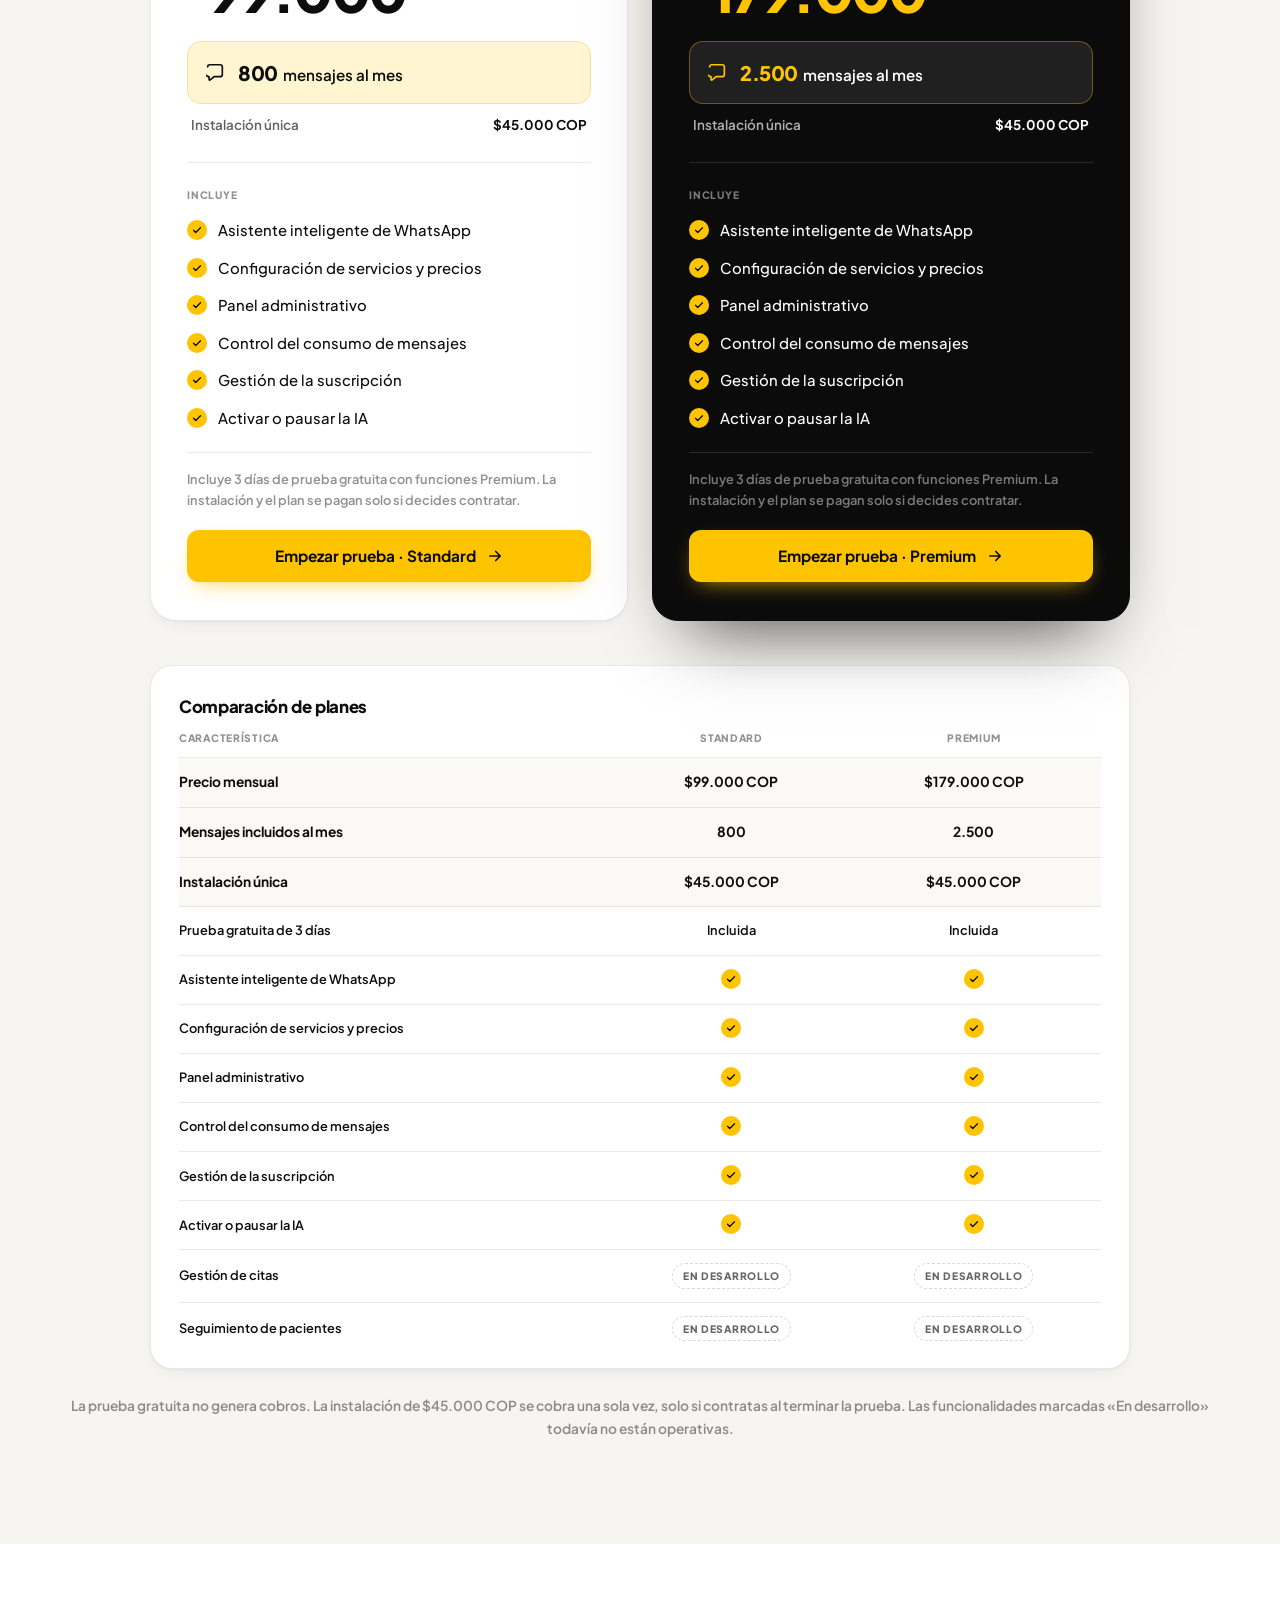
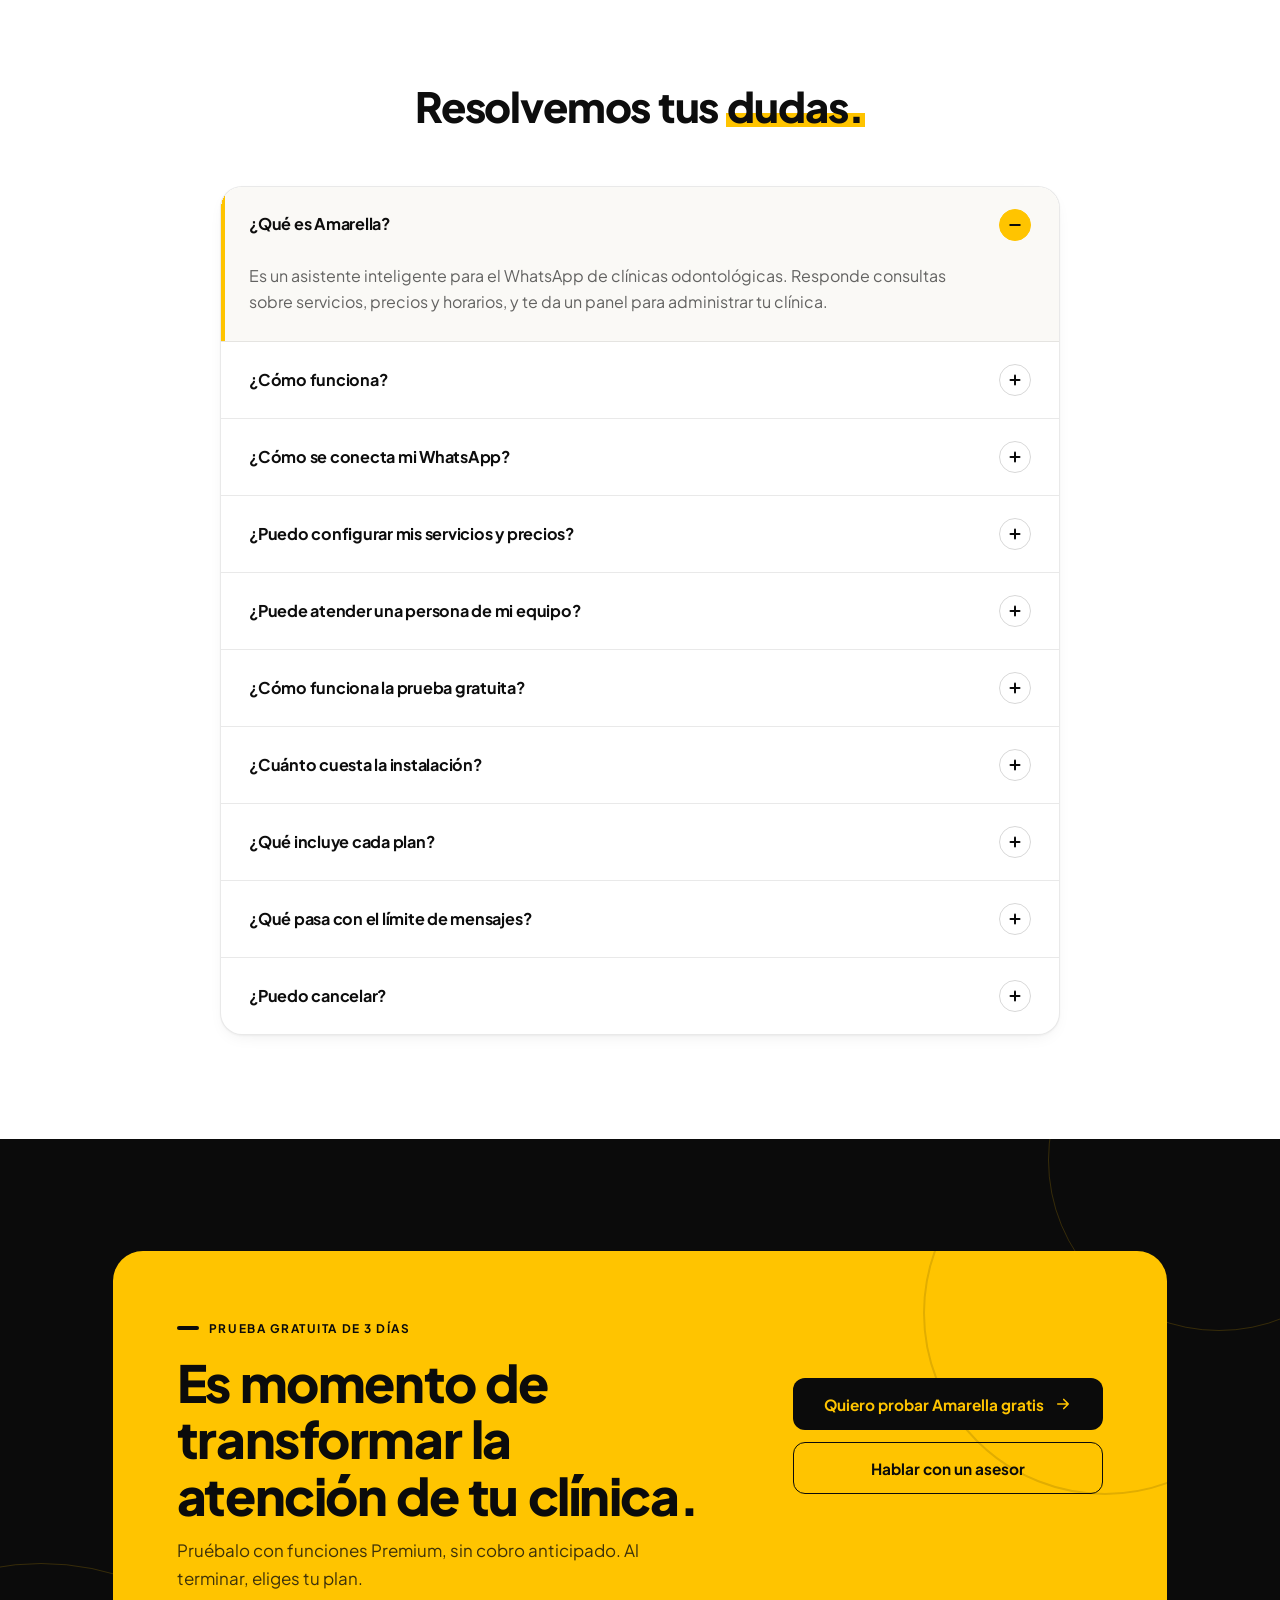
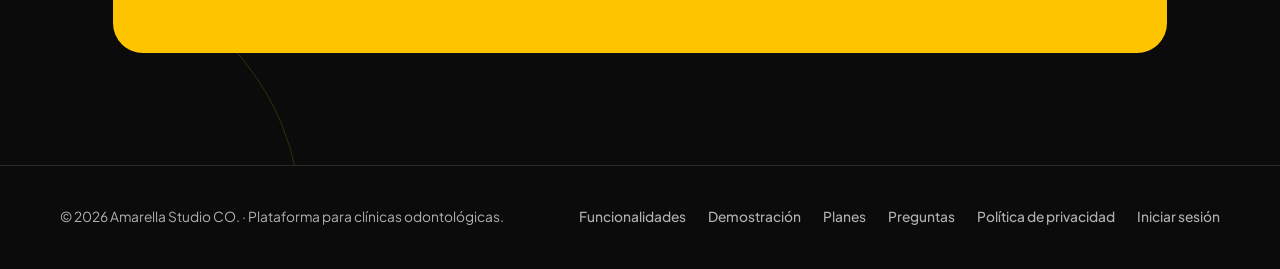
==== commit 1bffd2e5: "Buscadores y redes, botón flotante de WhatsApp, autorización de datos y borrador de política de priv" ====
--- a/web/premium/index.html
+++ b/web/premium/index.html
@@ -3,8 +3,29 @@
 <head>
 <meta charset="utf-8">
 <meta name="viewport" content="width=device-width, initial-scale=1, viewport-fit=cover">
-<title>Amarella Studio CO. | Plataforma para clínicas odontológicas</title>
-<meta name="description" content="Amarella Studio CO.: plataforma tecnológica integral para clínicas odontológicas. Atención por WhatsApp, panel administrativo y automatización de procesos.">
+<title>Asistente de WhatsApp para clínicas odontológicas | Amarella</title>
+<meta name="description" content="Asistente inteligente para el WhatsApp de tu clínica odontológica: responde sobre servicios, precios y horarios. Prueba 3 días gratis.">
+<link rel="canonical" href="https://www.amarellastudio.com/">
+<meta name="robots" content="index, follow">
+<meta name="theme-color" content="#0B0B0B">
+<link rel="icon" type="image/svg+xml" href="data:image/svg+xml,%3Csvg xmlns='http://www.w3.org/2000/svg' viewBox='0 0 32 32'%3E%3Crect width='32' height='32' rx='8' fill='%23FFC400'/%3E%3Cpath d='M16 6.5 8 25h3.4l1.6-3.9h6l1.6 3.9H24zM14.1 17.8 16 13l1.9 4.8z' fill='%230D0D0D' fill-rule='evenodd'/%3E%3C/svg%3E">
+<meta property="og:type" content="website">
+<meta property="og:locale" content="es_CO">
+<meta property="og:site_name" content="Amarella Studio CO.">
+<meta property="og:title" content="Tu asistente inteligente para WhatsApp | Amarella Studio CO.">
+<meta property="og:description" content="Asistente inteligente para el WhatsApp de tu clínica odontológica: responde sobre servicios, precios y horarios. Prueba 3 días gratis.">
+<meta property="og:url" content="https://www.amarellastudio.com/">
+<meta property="og:image" content="https://www.amarellastudio.com/assets/og-amarella.png">
+<meta property="og:image:width" content="1200">
+<meta property="og:image:height" content="630">
+<meta property="og:image:alt" content="Amarella Studio CO.: tu asistente inteligente para WhatsApp, para clínicas odontológicas">
+<meta name="twitter:card" content="summary_large_image">
+<meta name="twitter:title" content="Tu asistente inteligente para WhatsApp | Amarella Studio CO.">
+<meta name="twitter:description" content="Asistente inteligente para el WhatsApp de tu clínica odontológica: responde sobre servicios, precios y horarios. Prueba 3 días gratis.">
+<meta name="twitter:image" content="https://www.amarellastudio.com/assets/og-amarella.png">
+<script type="application/ld+json">{"@context": "https://schema.org", "@type": "Organization", "name": "Amarella Studio CO.", "url": "https://www.amarellastudio.com/", "image": "https://www.amarellastudio.com/assets/og-amarella.png"}</script>
+<script type="application/ld+json">{"@context": "https://schema.org", "@type": "SoftwareApplication", "name": "Amarella", "applicationCategory": "BusinessApplication", "operatingSystem": "Web", "description": "Asistente inteligente para el WhatsApp de tu clínica odontológica: responde sobre servicios, precios y horarios. Prueba 3 días gratis.", "url": "https://www.amarellastudio.com/", "offers": [{"@type": "Offer", "name": "Standard", "price": "99000", "priceCurrency": "COP", "description": "800 mensajes mensuales. Instalación única de $45.000 COP si contratas tras la prueba gratuita de 3 días."}, {"@type": "Offer", "name": "Premium", "price": "179000", "priceCurrency": "COP", "description": "2.500 mensajes mensuales. Instalación única de $45.000 COP si contratas tras la prueba gratuita de 3 días."}]}</script>
+<script type="application/ld+json">{"@context": "https://schema.org", "@type": "FAQPage", "mainEntity": [{"@type": "Question", "name": "¿Qué es Amarella?", "acceptedAnswer": {"@type": "Answer", "text": "Es un asistente inteligente para el WhatsApp de clínicas odontológicas. Responde consultas sobre servicios, precios y horarios, y te da un panel para administrar tu clínica."}}, {"@type": "Question", "name": "¿Cómo funciona?", "acceptedAnswer": {"@type": "Answer", "text": "El asistente recibe los mensajes de tus pacientes y responde con la información que tu clínica configuró. Tú supervisas todo desde tu panel."}}, {"@type": "Question", "name": "¿Cómo se conecta mi WhatsApp?", "acceptedAnswer": {"@type": "Answer", "text": "Nos encargamos de la conexión durante la implementación. Al solicitar tu prueba te indicamos qué necesitamos de tu parte."}}, {"@type": "Question", "name": "¿Puedo configurar mis servicios y precios?", "acceptedAnswer": {"@type": "Answer", "text": "Sí. Desde tu panel defines los servicios, precios y horarios de tu clínica, y el asistente responde con esa información."}}, {"@type": "Question", "name": "¿Puede atender una persona de mi equipo?", "acceptedAnswer": {"@type": "Answer", "text": "Sí. Cuando un paciente lo pide o el caso lo requiere, la conversación se transfiere a un asesor de tu clínica. También puedes pausar la IA desde el panel."}}, {"@type": "Question", "name": "¿Cómo funciona la prueba gratuita?", "acceptedAnswer": {"@type": "Answer", "text": "Durante 3 días usas Amarella con las funciones Premium, sin cobro anticipado. Al terminar, eliges Standard o Premium. No hay contratación automática: si no eliges un plan, no se cobra nada."}}, {"@type": "Question", "name": "¿Cuánto cuesta la instalación?", "acceptedAnswer": {"@type": "Answer", "text": "La instalación cuesta $45.000 COP y se paga una sola vez, solo si decides contratar un plan al terminar la prueba."}}, {"@type": "Question", "name": "¿Qué incluye cada plan?", "acceptedAnswer": {"@type": "Answer", "text": "Standard cuesta $99.000 COP al mes con 800 mensajes mensuales. Premium cuesta $179.000 COP al mes con 2.500 mensajes mensuales. Los dos incluyen las mismas funciones; cambian el precio y los mensajes."}}, {"@type": "Question", "name": "¿Qué pasa con el límite de mensajes?", "acceptedAnswer": {"@type": "Answer", "text": "Cada plan incluye un número de mensajes al mes: 800 en Standard y 2.500 en Premium. En tu panel ves los mensajes consumidos y los disponibles."}}, {"@type": "Question", "name": "¿Puedo cancelar?", "acceptedAnswer": {"@type": "Answer", "text": "Durante la prueba no hay compromiso: si no eliges un plan al terminar, no se cobra nada. Las condiciones de cancelación de un plan contratado te las explicamos antes de contratar."}}]}</script>
 <link rel="preconnect" href="https://fonts.googleapis.com">
 <link rel="preconnect" href="https://fonts.gstatic.com" crossorigin>
 <link href="https://fonts.googleapis.com/css2?family=Plus+Jakarta+Sans:wght@400;500;600;700;800&display=swap" rel="stylesheet">
@@ -415,6 +436,14 @@
 .close .btn-o:hover{background:var(--k);color:var(--y)}
 .close .chan{color:rgba(13,13,13,.7);text-align:center}
 .contact .wrap{display:block}
+/* botón flotante y autorización de datos */
+.wa-fab{position:fixed;z-index:55;right:calc(18px + env(safe-area-inset-right,0px));bottom:calc(18px + env(safe-area-inset-bottom,0px));width:58px;height:58px;border-radius:50%;background:var(--y);color:var(--k);display:grid;place-items:center;box-shadow:0 14px 30px -10px rgba(0,0,0,.5);transition:transform .25s var(--ease)}
+.wa-fab:hover{transform:translateY(-3px) scale(1.04)}
+.wa-fab svg{width:30px;height:30px}
+.ck{display:flex;gap:10px;align-items:flex-start;font-size:.82rem;font-weight:500;color:var(--mute);cursor:pointer}
+.fl .ck input{width:18px;height:18px;min-height:0;margin:2px 0 0;padding:0;border:0;border-radius:4px;box-shadow:none;accent-color:var(--k);flex:none}
+.ck a{color:var(--ink);text-decoration:underline}
+.fl.fc.bad .ck{color:#B3261E}
 /* faq */
 .faq{max-width:840px;margin:0 auto;background:var(--white);border:1px solid var(--line);border-radius:22px;box-shadow:var(--sh-1);overflow:hidden}
 .qa{border-bottom:1px solid var(--line);position:relative;transition:background .3s}
@@ -994,9 +1023,11 @@
 <footer>
   <div class="wrap">
     <span>&copy; <span id="year">2026</span> Amarella Studio CO. · Plataforma para clínicas odontológicas.</span>
-    <nav aria-label="Pie"><a href="#servicios">Funcionalidades</a><a href="#demo">Demostración</a><a href="#planes">Planes</a><a href="#faq">Preguntas</a><button type="button" data-login>Iniciar sesión</button></nav>
+    <nav aria-label="Pie"><a href="#servicios">Funcionalidades</a><a href="#demo">Demostración</a><a href="#planes">Planes</a><a href="#faq">Preguntas</a><a href="politica-de-privacidad.html">Política de privacidad</a><button type="button" data-login>Iniciar sesión</button></nav>
   </div>
 </footer>
+
+<a class="wa-fab" id="waFab" target="_blank" rel="noopener" aria-label="Escribir a Amarella por WhatsApp" hidden><svg viewBox="0 0 24 24" aria-hidden="true"><path d="M12 3a9 9 0 0 0-7.8 13.5L3 21l4.6-1.2A9 9 0 1 0 12 3zm0 16.4a7.4 7.4 0 0 1-3.8-1l-.3-.2-2.7.7.7-2.6-.2-.3A7.4 7.4 0 1 1 12 19.4zm4.1-5.5c-.2-.1-1.3-.7-1.5-.7s-.4-.1-.5.1l-.7.9c-.1.2-.3.2-.5.1a6 6 0 0 1-3-2.6c-.2-.4.2-.4.6-1.2.1-.1 0-.3 0-.4l-.7-1.6c-.2-.4-.4-.4-.5-.4h-.4a.8.8 0 0 0-.6.3 2.5 2.5 0 0 0-.8 1.9 4.4 4.4 0 0 0 .9 2.3 10 10 0 0 0 3.9 3.4c1.4.6 2 .7 2.7.6.4-.1 1.3-.5 1.5-1.1s.2-1 .1-1.1l-.5-.2z" fill="currentColor"/></svg></a>
 
 <!-- Solicitud de prueba gratuita -->
 <dialog id="formDlg" aria-labelledby="fTitle">
@@ -1015,6 +1046,7 @@
         <div class="fl"><label for="fMail">Correo electrónico</label><input id="fMail" name="correo" type="email" autocomplete="email" required><span class="er">Escribe un correo válido.</span></div>
       </div>
       <div class="fl"><label for="fPlan">Plan de interés</label><select id="fPlan" name="plan"><option value="Sin preferencia">Sin preferencia</option><option value="Standard">Standard · $99.000 COP/mes</option><option value="Premium">Premium · $179.000 COP/mes</option></select></div>
+      <div class="fl fc"><label class="ck" for="fOk"><input id="fOk" name="autorizacion" type="checkbox" required><span>Autorizo el tratamiento de mis datos personales según la <a href="politica-de-privacidad.html" target="_blank" rel="noopener">política de privacidad</a>.</span></label><span class="er">Necesitamos tu autorización para gestionar tu solicitud.</span></div>
       <div class="fs" id="fStatus" role="status" aria-live="polite"></div>
       <button class="btn btn-y" type="submit" id="fSubmit">Enviar solicitud</button>
       <p class="small">Esta solicitud no realiza ningún cobro. Usaremos tus datos solo para gestionar tu prueba.</p>
@@ -1099,6 +1131,7 @@
     if(CONFIG.loginUrl) window.location.href=CONFIG.loginUrl;
     else notice('Acceso de clientes','La dirección de acceso de clientes todavía no está configurada en esta página. Cuando se configure, este botón llevará al inicio de sesión.');
   })});
+  if(digits){var fab=$('#waFab');fab.href=waUrl();fab.hidden=false}
   var chan=$('#chan'),parts=[];
   if(digits)parts.push('WhatsApp: +'+digits); if(CONFIG.email)parts.push('Correo: '+CONFIG.email);
   chan.textContent=parts.join('  ·  ');
@@ -1117,17 +1150,17 @@
   function setBad(input,bad){input.closest('.fl').classList.toggle('bad',bad);input.setAttribute('aria-invalid',bad)}
   function validate(){
     var f=form.elements,ok=true,first=null;
-    var tests=[[f.nombre,f.nombre.value.trim().length>=2],[f.clinica,f.clinica.value.trim().length>=2],[f.whatsapp,/^\+?\d{7,15}$/.test(f.whatsapp.value.replace(/[\s().-]/g,''))],[f.correo,/^[^\s@]+@[^\s@]+\.[^\s@]{2,}$/.test(f.correo.value.trim())]];
+    var tests=[[f.nombre,f.nombre.value.trim().length>=2],[f.clinica,f.clinica.value.trim().length>=2],[f.whatsapp,/^\+?\d{7,15}$/.test(f.whatsapp.value.replace(/[\s().-]/g,''))],[f.correo,/^[^\s@]+@[^\s@]+\.[^\s@]{2,}$/.test(f.correo.value.trim())],[f.autorizacion,f.autorizacion.checked]];
     tests.forEach(function(t){setBad(t[0],!t[1]);if(!t[1]){ok=false;if(!first)first=t[0]}});
     if(first)first.focus();return ok;
   }
-  $$('input',form).forEach(function(i){i.addEventListener('input',function(){if(i.closest('.fl').classList.contains('bad'))setBad(i,false)})});
+  $$('input',form).forEach(function(i){i.addEventListener(i.type==='checkbox'?'change':'input',function(){if(i.closest('.fl').classList.contains('bad'))setBad(i,false)})});
   var OKIC='<svg><use href="#i-check"/></svg>';
   form.addEventListener('submit',function(e){
     e.preventDefault();clearStatus();
     if(!validate()){status('err','Revisa los campos marcados.');return}
     var f=form.elements;
-    var data={nombre:f.nombre.value.trim(),clinica:f.clinica.value.trim(),whatsapp:f.whatsapp.value.trim(),correo:f.correo.value.trim(),plan_interes:f.plan.value,tipo:'prueba_gratuita_3_dias',origen:'web-comercial'};
+    var data={nombre:f.nombre.value.trim(),clinica:f.clinica.value.trim(),whatsapp:f.whatsapp.value.trim(),correo:f.correo.value.trim(),plan_interes:f.plan.value,tipo:'prueba_gratuita_3_dias',autorizacion_datos:true,fecha_autorizacion:new Date().toISOString(),origen:'web-comercial'};
     var text=MSG+'\n\nNombre: '+data.nombre+'\nClínica: '+data.clinica+'\nWhatsApp: '+data.whatsapp+'\nCorreo: '+data.correo+'\nPlan de interés: '+data.plan_interes;
     if(CONFIG.formEndpoint){
       sub.disabled=true;sub.innerHTML='<span class="spin"></span> Enviando…';status('info','<span class="spin"></span> Enviando tu solicitud…');
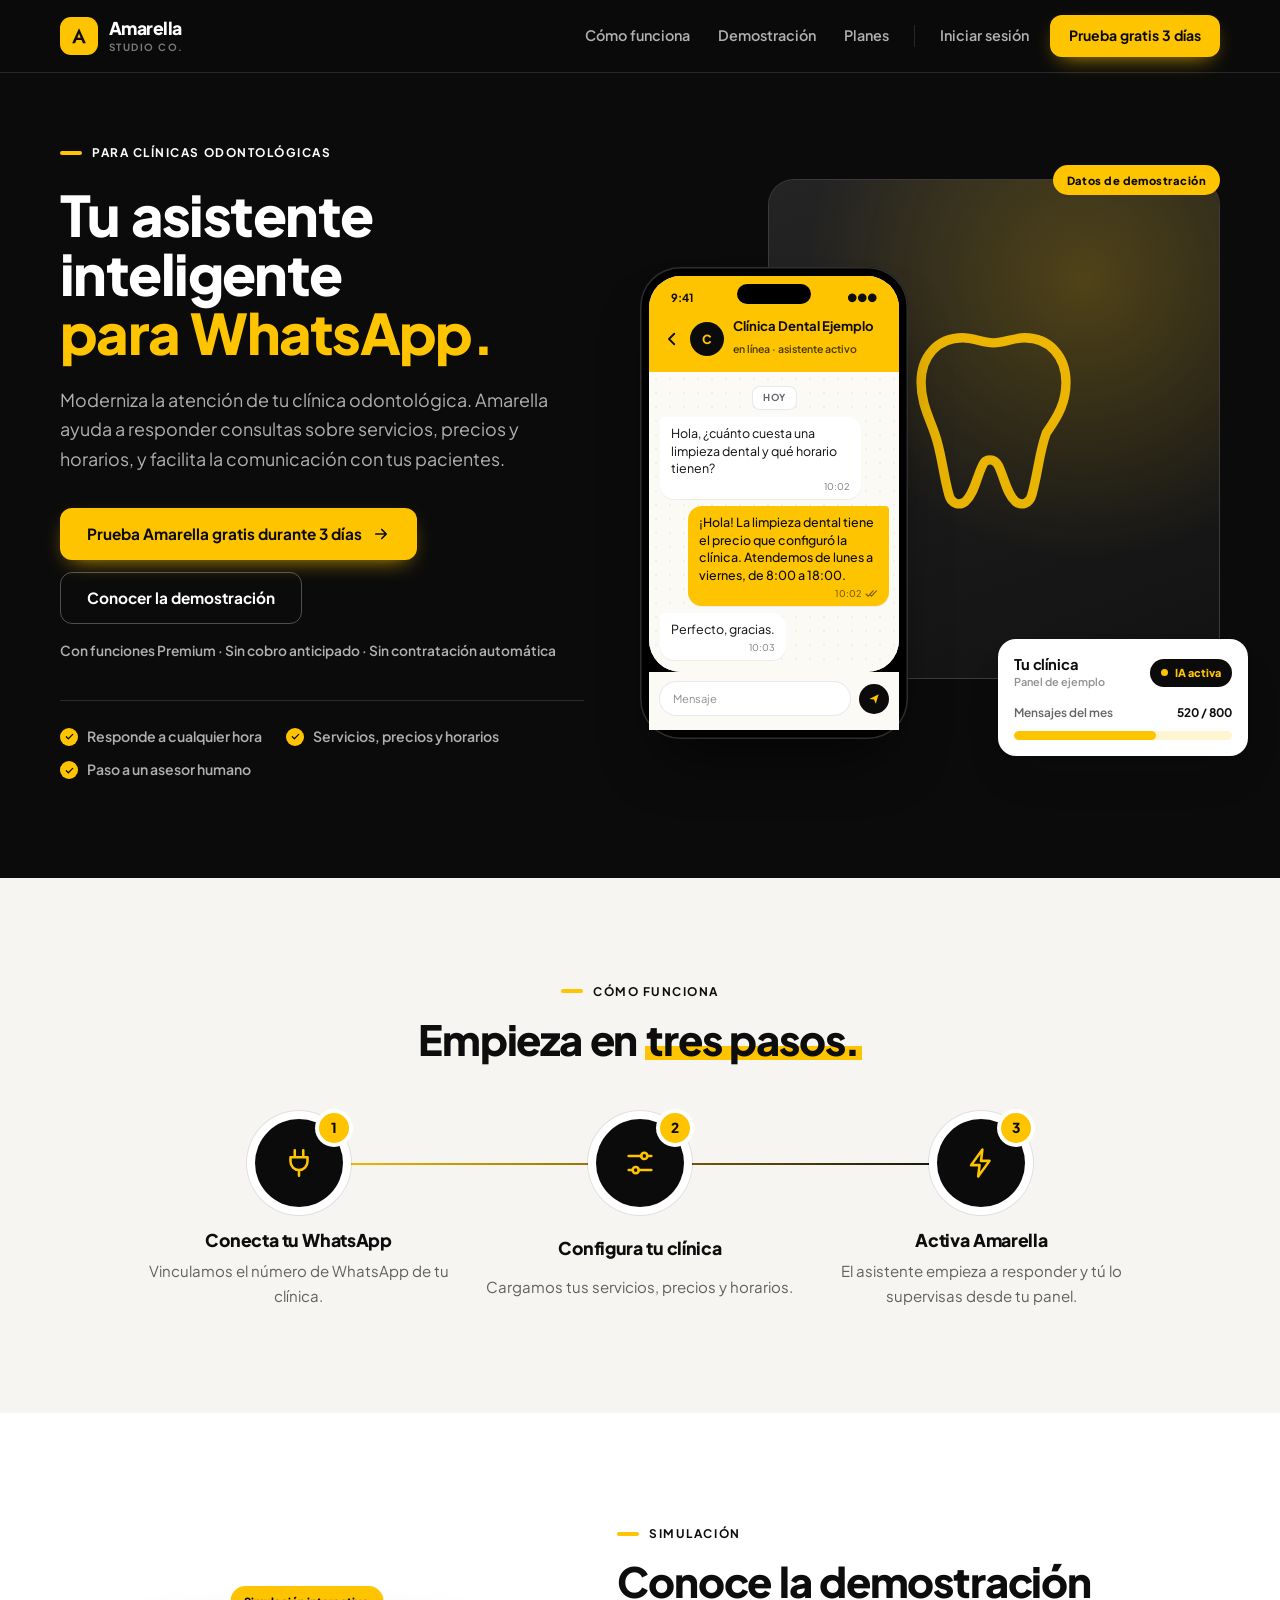
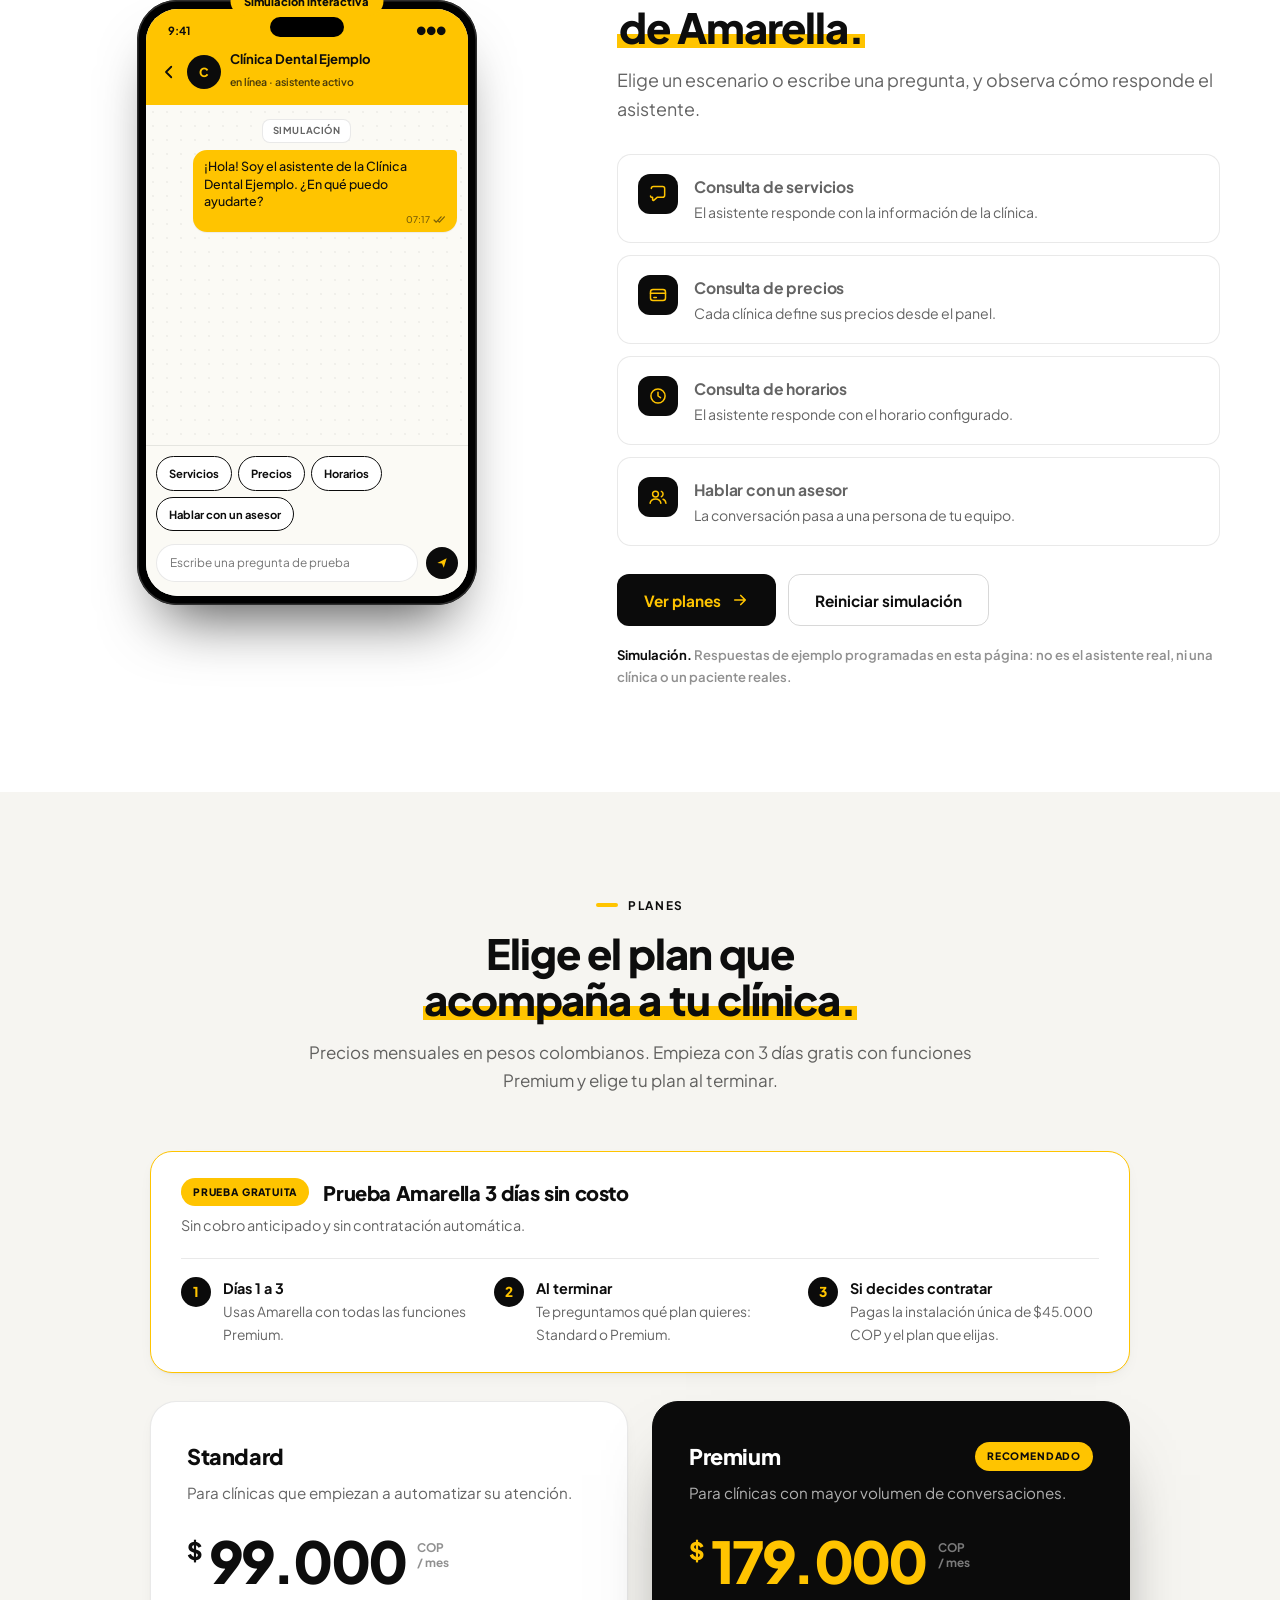
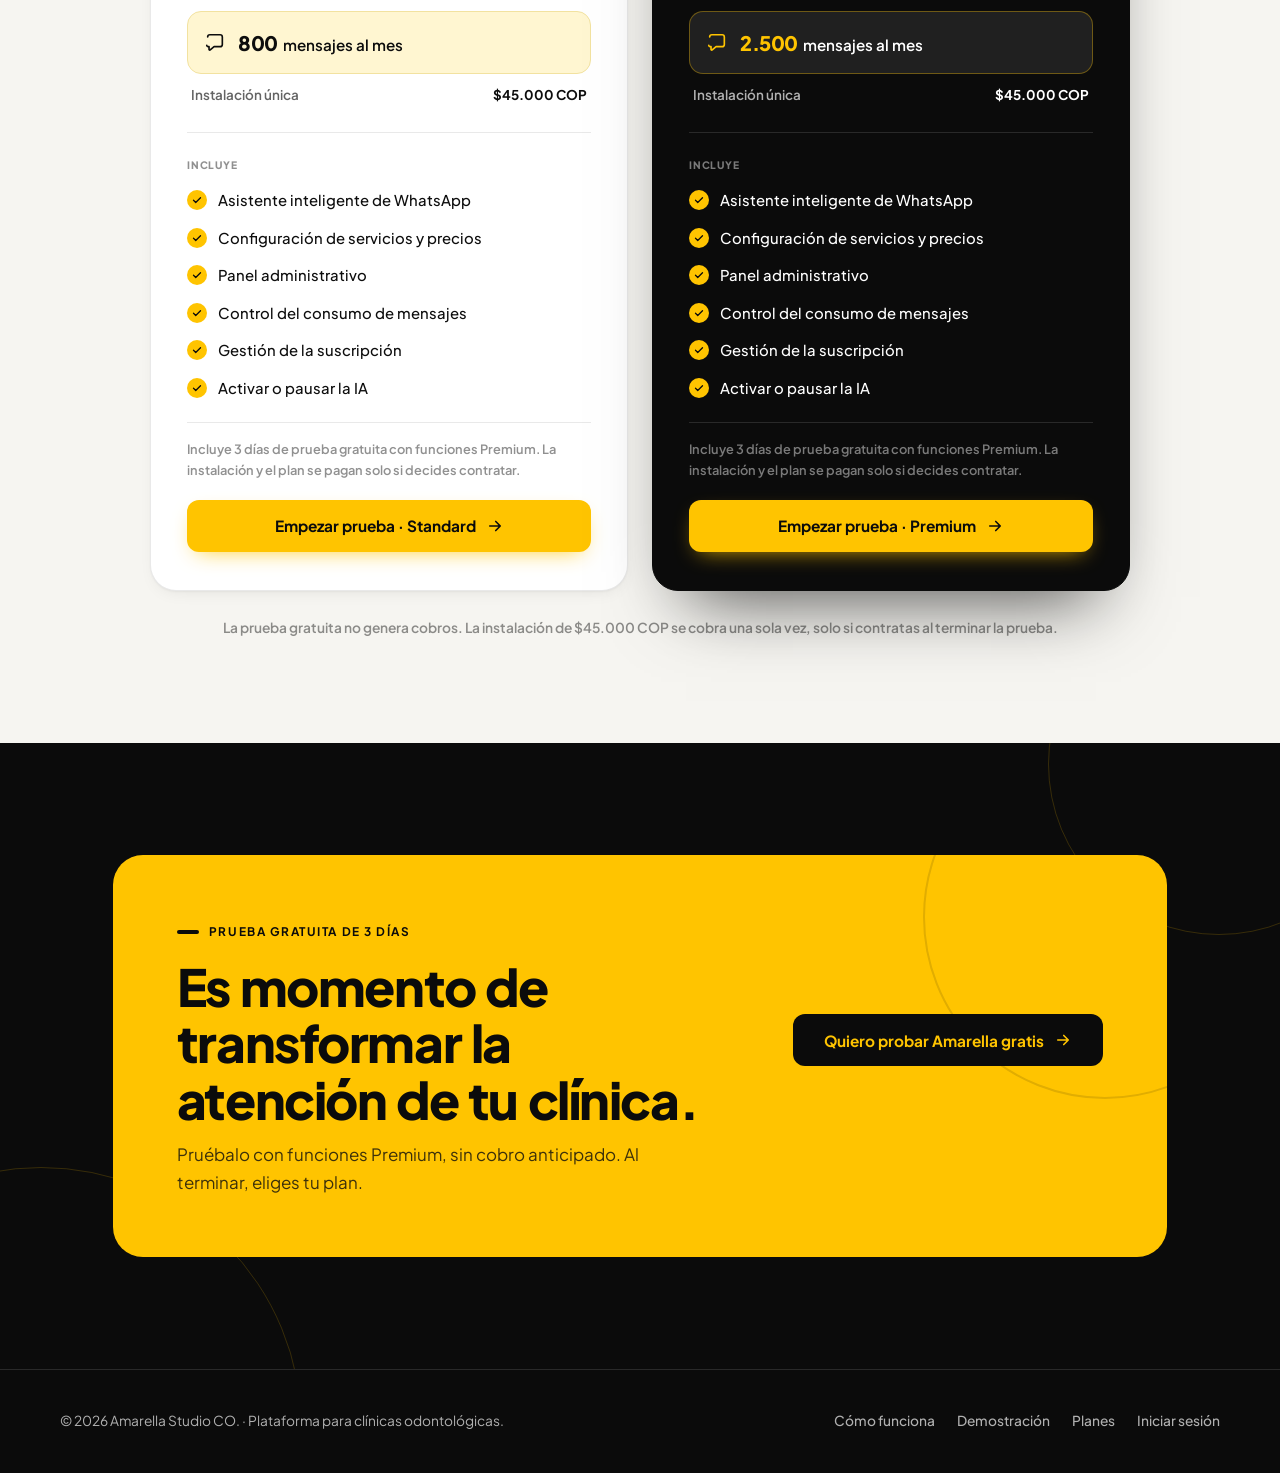
==== commit 89c8354c: "Versión corta de la página: portada, cómo funciona, demostración, planes y contacto por WhatsApp Co-" ====
--- a/web/premium/index.html
+++ b/web/premium/index.html
@@ -25,7 +25,6 @@
 <meta name="twitter:image" content="https://www.amarellastudio.com/assets/og-amarella.png">
 <script type="application/ld+json">{"@context": "https://schema.org", "@type": "Organization", "name": "Amarella Studio CO.", "url": "https://www.amarellastudio.com/", "image": "https://www.amarellastudio.com/assets/og-amarella.png"}</script>
 <script type="application/ld+json">{"@context": "https://schema.org", "@type": "SoftwareApplication", "name": "Amarella", "applicationCategory": "BusinessApplication", "operatingSystem": "Web", "description": "Asistente inteligente para el WhatsApp de tu clínica odontológica: responde sobre servicios, precios y horarios. Prueba 3 días gratis.", "url": "https://www.amarellastudio.com/", "offers": [{"@type": "Offer", "name": "Standard", "price": "99000", "priceCurrency": "COP", "description": "800 mensajes mensuales. Instalación única de $45.000 COP si contratas tras la prueba gratuita de 3 días."}, {"@type": "Offer", "name": "Premium", "price": "179000", "priceCurrency": "COP", "description": "2.500 mensajes mensuales. Instalación única de $45.000 COP si contratas tras la prueba gratuita de 3 días."}]}</script>
-<script type="application/ld+json">{"@context": "https://schema.org", "@type": "FAQPage", "mainEntity": [{"@type": "Question", "name": "¿Qué es Amarella?", "acceptedAnswer": {"@type": "Answer", "text": "Es un asistente inteligente para el WhatsApp de clínicas odontológicas. Responde consultas sobre servicios, precios y horarios, y te da un panel para administrar tu clínica."}}, {"@type": "Question", "name": "¿Cómo funciona?", "acceptedAnswer": {"@type": "Answer", "text": "El asistente recibe los mensajes de tus pacientes y responde con la información que tu clínica configuró. Tú supervisas todo desde tu panel."}}, {"@type": "Question", "name": "¿Cómo se conecta mi WhatsApp?", "acceptedAnswer": {"@type": "Answer", "text": "Nos encargamos de la conexión durante la implementación. Al solicitar tu prueba te indicamos qué necesitamos de tu parte."}}, {"@type": "Question", "name": "¿Puedo configurar mis servicios y precios?", "acceptedAnswer": {"@type": "Answer", "text": "Sí. Desde tu panel defines los servicios, precios y horarios de tu clínica, y el asistente responde con esa información."}}, {"@type": "Question", "name": "¿Puede atender una persona de mi equipo?", "acceptedAnswer": {"@type": "Answer", "text": "Sí. Cuando un paciente lo pide o el caso lo requiere, la conversación se transfiere a un asesor de tu clínica. También puedes pausar la IA desde el panel."}}, {"@type": "Question", "name": "¿Cómo funciona la prueba gratuita?", "acceptedAnswer": {"@type": "Answer", "text": "Durante 3 días usas Amarella con las funciones Premium, sin cobro anticipado. Al terminar, eliges Standard o Premium. No hay contratación automática: si no eliges un plan, no se cobra nada."}}, {"@type": "Question", "name": "¿Cuánto cuesta la instalación?", "acceptedAnswer": {"@type": "Answer", "text": "La instalación cuesta $45.000 COP y se paga una sola vez, solo si decides contratar un plan al terminar la prueba."}}, {"@type": "Question", "name": "¿Qué incluye cada plan?", "acceptedAnswer": {"@type": "Answer", "text": "Standard cuesta $99.000 COP al mes con 800 mensajes mensuales. Premium cuesta $179.000 COP al mes con 2.500 mensajes mensuales. Los dos incluyen las mismas funciones; cambian el precio y los mensajes."}}, {"@type": "Question", "name": "¿Qué pasa con el límite de mensajes?", "acceptedAnswer": {"@type": "Answer", "text": "Cada plan incluye un número de mensajes al mes: 800 en Standard y 2.500 en Premium. En tu panel ves los mensajes consumidos y los disponibles."}}, {"@type": "Question", "name": "¿Puedo cancelar?", "acceptedAnswer": {"@type": "Answer", "text": "Durante la prueba no hay compromiso: si no eliges un plan al terminar, no se cobra nada. Las condiciones de cancelación de un plan contratado te las explicamos antes de contratar."}}]}</script>
 <link rel="preconnect" href="https://fonts.googleapis.com">
 <link rel="preconnect" href="https://fonts.gstatic.com" crossorigin>
 <link href="https://fonts.googleapis.com/css2?family=Plus+Jakarta+Sans:wght@400;500;600;700;800&display=swap" rel="stylesheet">
@@ -54,7 +53,6 @@
 button{font:inherit;color:inherit;cursor:pointer}
 input,select,textarea{font:inherit}
 :focus-visible{outline:3px solid var(--y);outline-offset:3px;border-radius:8px}
-.light :focus-visible,.paper :focus-visible{outline-color:var(--k)}
 .wrap{width:100%;max-width:1200px;margin:0 auto;padding-inline:max(20px,env(safe-area-inset-left,0px))}
 section{padding-block:104px}
 .dark{background:var(--k);color:var(--white)}
@@ -94,14 +92,6 @@
 .btn[disabled]{opacity:.6;cursor:progress}
 
 /* estados */
-.st{display:inline-flex;align-items:center;gap:7px;font-size:.64rem;font-weight:800;letter-spacing:.07em;text-transform:uppercase;padding:5px 10px;border-radius:999px;white-space:nowrap;line-height:1.3}
-.st-on{background:var(--k);color:var(--y)}
-.st-on::before{content:"";width:6px;height:6px;border-radius:50%;background:var(--y)}
-.st-dev{background:var(--white);color:var(--mute);border:1.5px dashed var(--line-2)}
-.st-soon{background:var(--y-tint);color:var(--ink);border:1px solid var(--y-line)}
-.st-cus{background:var(--white);color:var(--ink);border:1.5px solid var(--ink)}
-.dark .st-on{background:var(--y);color:var(--k)}.dark .st-on::before{background:var(--k)}
-.dark .st-dev{background:transparent;color:var(--mute-d);border-color:rgba(255,255,255,.3)}
 
 /* nav */
 .nav{position:fixed;top:0;left:0;right:0;z-index:60;background:rgba(11,11,11,.92);backdrop-filter:saturate(1.3) blur(14px);-webkit-backdrop-filter:saturate(1.3) blur(14px);border-bottom:1px solid var(--line-d);padding-top:env(safe-area-inset-top,0px);color:var(--white)}
@@ -138,8 +128,6 @@
 .photo img{position:absolute;inset:0;width:100%;height:100%;object-fit:cover;z-index:2}
 .photo .fb{position:absolute;inset:0;display:grid;place-items:center;background:radial-gradient(circle at 70% 20%,rgba(255,196,0,.22),transparent 55%),linear-gradient(160deg,#242424,#121212)}
 .photo .fb svg{width:46%;height:auto;color:var(--y);opacity:.9}
-.photo .cap{position:absolute;z-index:3;left:16px;bottom:16px;font-size:.66rem;font-weight:700;letter-spacing:.08em;text-transform:uppercase;color:var(--white);background:rgba(0,0,0,.55);border:1px solid var(--line-d);border-radius:99px;padding:5px 11px}
-.photo.has-img .cap{display:none}
 .phone{position:absolute;left:0;bottom:0;width:48%;max-width:268px;animation:float 8s ease-in-out infinite;z-index:4}
 .mini-dash{position:absolute;right:-8px;bottom:26px;width:46%;max-width:250px;background:var(--white);color:var(--ink);border-radius:18px;padding:16px;box-shadow:var(--sh-2);z-index:5}
 .mini-dash .dh{margin-bottom:12px}
@@ -165,9 +153,6 @@
 .bub time{display:flex;justify-content:flex-end;align-items:center;gap:3px;font-size:.58rem;opacity:.55;margin-top:2px}
 .bub time svg{width:13px;height:13px}
 .wa-chip{align-self:center;font-size:.6rem;font-weight:700;letter-spacing:.06em;text-transform:uppercase;color:var(--mute);background:var(--white);border:1px solid var(--line);border-radius:8px;padding:3px 10px}
-.slots{display:flex;gap:5px;flex-wrap:wrap;margin-top:7px}
-.slots span{padding:5px 10px;border-radius:8px;background:var(--white);border:1px solid rgba(13,13,13,.14);font-size:.72rem;font-weight:700}
-.slots span.on{background:var(--k);color:var(--y);border-color:var(--k)}
 .wa-input{display:flex;align-items:center;gap:8px;padding:9px 10px 14px;background:#FBFAF5}
 .wa-input span{flex:1;background:var(--white);border:1px solid var(--line);border-radius:99px;padding:7px 13px;font-size:.7rem;color:var(--soft)}
 .wa-input i{width:30px;height:30px;border-radius:50%;background:var(--k);display:grid;place-items:center;flex:none;color:var(--y)}
@@ -190,8 +175,6 @@
 /* retos */
 
 /* servicios */
-.ico{width:52px;height:52px;border-radius:15px;background:var(--k);color:var(--y);display:grid;place-items:center;flex:none;transition:background .3s,color .3s}
-.ico svg{width:25px;height:25px}
 
 /* demo interactiva */
 .dm{display:grid;grid-template-columns:minmax(0,.9fr) minmax(0,1.1fr);gap:64px;align-items:center}
@@ -216,78 +199,6 @@
 .note{font-size:.82rem;color:var(--soft);font-weight:600}
 
 /* panel de clientes (app) */
-.app{background:var(--white);color:var(--ink);border-radius:24px;overflow:hidden;box-shadow:0 40px 80px -30px rgba(0,0,0,.8),0 0 0 1px var(--line-d)}
-.app-bar{display:flex;align-items:center;gap:8px;padding:12px 18px;background:var(--k3);color:var(--soft-d);font-size:.72rem;font-weight:700}
-.app-bar i{width:10px;height:10px;border-radius:50%;background:rgba(255,255,255,.2)}
-.app-bar em{font-style:normal;margin-left:10px}
-.app-bar .st{margin-left:auto}
-.app-body{display:grid;grid-template-columns:232px minmax(0,1fr);min-height:560px}
-.side{background:var(--off);border-right:1px solid var(--line);padding:18px 12px;display:flex;flex-direction:column;gap:3px}
-.side .sb{display:flex;align-items:center;gap:10px;padding:6px 10px 16px;font-weight:800;font-size:.95rem;letter-spacing:-.02em}
-.side .sb .mark{width:30px;height:30px;border-radius:9px}.side .sb .mark svg{width:17px;height:17px}
-.side button{display:flex;align-items:center;gap:10px;width:100%;text-align:left;padding:10px 12px;border:0;background:none;border-radius:10px;font-size:.82rem;font-weight:700;color:var(--mute);transition:background .2s,color .2s}
-.side button svg{width:17px;height:17px;flex:none}
-.side button:hover{background:var(--paper);color:var(--ink)}
-.side button.on{background:var(--y);color:var(--k)}
-.side button .st{margin-left:auto;font-size:.5rem;padding:3px 7px;background:var(--y-tint);border:1px solid var(--y-line);color:var(--ink)}
-.side .acc{margin-top:auto;padding:12px;border:1px solid var(--line);border-radius:12px;background:var(--white);font-size:.74rem}
-.side .acc b{display:block;font-size:.8rem}
-.view{display:none;padding:24px;min-width:0;animation:pop .4s var(--ease)}
-.view.on{display:block}
-.vh{display:flex;justify-content:space-between;align-items:center;gap:12px;margin-bottom:18px;flex-wrap:wrap}
-.vh h4{font-size:1.15rem;letter-spacing:-.02em}
-.vh small{display:block;font-size:.74rem;color:var(--soft);font-weight:600}
-.kpis{display:grid;grid-template-columns:repeat(4,1fr);gap:12px}
-.kpi{border:1px solid var(--line);border-radius:14px;padding:14px;min-width:0}
-.kpi small{display:block;font-size:.68rem;color:var(--soft);font-weight:700}
-.kpi strong{display:block;font-size:1.55rem;letter-spacing:-.035em;line-height:1.2;margin-top:2px}
-.kpi span{font-size:.68rem;color:var(--mute);font-weight:600}
-.row{display:grid;gap:14px;margin-top:14px}
-.r2{grid-template-columns:minmax(0,1.6fr) minmax(0,1fr)}
-.box{border:1px solid var(--line);border-radius:14px;padding:18px;min-width:0;background:var(--white)}
-.box>small,.box .bt{display:block;font-size:.66rem;font-weight:800;color:var(--soft);letter-spacing:.07em;text-transform:uppercase;margin-bottom:12px}
-.chart{width:100%;height:auto;display:block}
-.chart text{font-family:var(--font);font-size:10px;fill:rgba(13,13,13,.46);font-weight:700}
-.gauge{display:flex;align-items:center;gap:16px}
-.ring{position:relative;width:104px;height:104px;flex:none}
-.ring svg{width:100%;height:100%;transform:rotate(-90deg)}
-.ring .tr{fill:none;stroke:var(--y-tint);stroke-width:11}
-.ring .pg{fill:none;stroke:var(--y);stroke-width:11;stroke-linecap:round;stroke-dasharray:172 264}
-.ring div{position:absolute;inset:0;display:grid;place-content:center;text-align:center;line-height:1.1}
-.ring strong{font-size:1.45rem;letter-spacing:-.04em}.ring small{font-size:.58rem;color:var(--soft);font-weight:700}
-.gl{display:grid;gap:10px;font-size:.74rem;color:var(--mute);font-weight:600;min-width:0}
-.gl b{display:block;font-size:1.1rem;color:var(--ink);letter-spacing:-.02em;line-height:1.2}
-.ia{display:flex;align-items:center;gap:10px;font-size:1.05rem;font-weight:800;letter-spacing:-.02em;margin-bottom:12px}
-.ia .dot{width:12px;height:12px;border-radius:50%;background:var(--y);box-shadow:0 0 0 4px var(--y-tint);animation:pulse 2.4s infinite;flex:none}
-.sw{width:42px;height:24px;border-radius:99px;background:var(--k);position:relative;flex:none;margin-left:auto}
-.sw::after{content:"";position:absolute;right:3px;top:3px;width:18px;height:18px;border-radius:50%;background:var(--y)}
-.tw{overflow-x:auto}
-table{width:100%;border-collapse:collapse;font-size:.8rem;min-width:420px}
-th{text-align:left;font-size:.64rem;font-weight:800;letter-spacing:.07em;text-transform:uppercase;color:var(--soft);padding:0 12px 10px 0;border-bottom:1px solid var(--line);white-space:nowrap}
-td{padding:11px 12px 11px 0;border-bottom:1px solid var(--line);font-weight:600;white-space:nowrap}
-tr:last-child td{border-bottom:0}
-.chip{display:inline-flex;align-items:center;gap:6px;font-size:.66rem;font-weight:800;padding:4px 9px;border-radius:99px;background:var(--y-tint);border:1px solid var(--y-line)}
-.chip.k{background:var(--k);color:var(--y);border-color:var(--k)}
-.chip.g{background:var(--paper);color:var(--mute);border-color:var(--line)}
-.conv{display:grid;grid-template-columns:minmax(0,.9fr) minmax(0,1.1fr);gap:14px}
-.cl{display:grid;gap:8px}
-.cl div{display:flex;gap:10px;align-items:center;padding:10px;border:1px solid var(--line);border-radius:12px;font-size:.78rem}
-.cl div.on{border-color:var(--k);background:var(--off)}
-.cl .wa-av{width:30px;height:30px;font-size:.66rem}
-.cl b{display:block;font-size:.8rem;line-height:1.2}.cl span{color:var(--soft);font-size:.7rem}
-.cl .chip{margin-left:auto}
-.thread{background:#FBFAF5;border:1px solid var(--line);border-radius:14px;padding:14px;display:flex;flex-direction:column;gap:7px}
-.empty{display:grid;justify-items:center;text-align:center;gap:12px;padding:56px 20px;border:1.5px dashed var(--line-2);border-radius:16px}
-.empty .ico{background:var(--paper);color:var(--k);border:1px solid var(--line)}
-.empty p{max-width:36ch;color:var(--mute);font-size:.9rem}
-.hbars{display:grid;gap:12px}
-.hb{display:grid;grid-template-columns:110px 1fr 40px;gap:10px;align-items:center;font-size:.76rem;font-weight:700}
-.hb .bar{height:12px}
-.alerts{display:grid;gap:8px}
-.alerts div{display:flex;justify-content:space-between;gap:10px;align-items:center;font-size:.8rem;font-weight:600;padding:11px 0;border-top:1px solid var(--line)}
-.alerts div:first-child{border-top:0}
-.dm-note{margin-top:22px;text-align:center;font-size:.84rem;color:var(--soft-d);font-weight:600}
-#panel .actions{display:flex;flex-wrap:wrap;gap:12px;justify-content:center;margin-top:34px}
 
 /* proceso */
 
@@ -304,20 +215,10 @@
 .plan ul{list-style:none;margin:0 0 30px;padding:0;display:grid;gap:13px;font-size:.93rem;font-weight:500}
 .plan li{display:flex;gap:11px;align-items:flex-start}
 .plan li svg{flex:none;width:20px;height:20px;padding:4px;border-radius:50%;background:var(--y);color:var(--k);margin-top:2px}
-.plan li .st{margin-left:auto;font-size:.56rem;padding:3px 8px}
 .plan .btn{margin-top:auto;width:100%}
 .plan.prem{background:var(--k);color:var(--white);border-color:var(--k);box-shadow:0 40px 70px -34px rgba(0,0,0,.7)}
 .plan.prem .incl{color:var(--soft-d)}
-.plan.prem .st-dev{background:transparent;color:var(--mute-d);border-color:rgba(255,255,255,.3)}
 .badge{background:var(--y);color:var(--k);font-size:.64rem;font-weight:800;letter-spacing:.08em;text-transform:uppercase;padding:6px 12px;border-radius:999px;white-space:nowrap}
-.cmp{max-width:980px;margin:44px auto 0;background:var(--white);border:1px solid var(--line);border-radius:var(--r-lg);padding:8px 28px 14px;box-shadow:var(--sh-1)}
-.cmp h3{padding:22px 0 8px;font-size:1.05rem}
-.cmp table{min-width:520px}
-.cmp th{padding-top:6px}
-.cmp td:not(:first-child),.cmp th:not(:first-child){text-align:center}
-.cmp td{padding:13px 12px 13px 0}
-.cmp .y{display:inline-grid;place-items:center;width:20px;height:20px;border-radius:50%;background:var(--y);color:var(--k)}
-.cmp .y svg{width:12px;height:12px}
 .plans-note{margin-top:26px;text-align:center;color:var(--soft);font-size:.86rem;font-weight:600}
 
 /* por qué */
@@ -339,8 +240,6 @@
 .plan.prem .incl{border-color:var(--line-d)}
 .plan ul{margin-bottom:22px}
 .plan.prem .desc{color:var(--mute-d)}
-.cmp tr.hlr td{background:var(--off);font-size:.86rem}
-.cmp tr.hlr td:first-child{font-weight:700}
 /* prueba gratuita */
 .trial-note{margin-top:16px;font-size:.86rem;color:var(--mute-d);font-weight:600}
 .trial-note b{color:var(--y)}
@@ -358,54 +257,12 @@
 .plan.prem .inst{color:var(--mute-d)}.plan.prem .inst b{color:var(--white)}
 .note.sim b{color:var(--ink)}
 /* acercamientos del panel */
-.shot{margin:0 0 24px;border-radius:24px;overflow:hidden;box-shadow:0 40px 80px -30px rgba(0,0,0,.8)}
-.shot img{display:block;width:100%;height:auto}
-.shot figcaption{padding:10px 16px;font-size:.78rem;color:var(--soft-d);background:var(--k3)}
-.zooms{display:grid;grid-template-columns:repeat(3,minmax(0,1fr));gap:18px;margin-top:22px}
-.zm{margin:0;background:var(--k2);border:1px solid var(--line-d);border-radius:var(--r-lg);padding:14px;min-width:0}
-.zm-v{background:var(--white);color:var(--ink);border-radius:16px;padding:22px 18px 18px;position:relative;min-height:150px;display:grid;align-content:center;box-shadow:inset 0 0 0 1px var(--line)}
-.zm-t{position:absolute;left:12px;top:10px;font-size:.58rem;font-weight:800;letter-spacing:.08em;text-transform:uppercase;color:var(--soft)}
-.zm .ia{margin:6px 0 6px;font-size:1rem}
-.zm-s{font-size:.78rem;color:var(--mute)}
-.zrows{display:grid;margin-top:6px}
-.zrows div{display:flex;justify-content:space-between;gap:10px;font-size:.78rem;padding:8px 0;border-top:1px solid var(--line)}
-.zrows div:first-child{border-top:0}.zrows span{color:var(--mute)}
-.zm figcaption{padding:14px 6px 4px;font-size:.86rem;color:var(--mute-d)}
-.zm figcaption b{display:block;color:var(--white);font-size:.98rem;margin-bottom:2px}
 /* accesibilidad */
 .skip{position:fixed;left:16px;top:-60px;z-index:100;background:var(--y);color:var(--k);font-weight:800;padding:10px 16px;border-radius:10px;transition:top .2s}
 .skip:focus{top:12px}
 .sr{position:absolute;width:1px;height:1px;overflow:hidden;clip:rect(0 0 0 0);white-space:nowrap}
 /* problemas y solución */
-.ps{max-width:1000px;margin:0 auto;display:grid;gap:12px}
-.ps-h{display:grid;grid-template-columns:minmax(0,1fr) 56px minmax(0,1fr);font-size:.66rem;font-weight:800;letter-spacing:.1em;text-transform:uppercase;color:var(--soft);padding:0 24px 4px}
-.ps-r{display:grid;grid-template-columns:minmax(0,1fr) 56px minmax(0,1fr);align-items:stretch;border:1px solid var(--line);border-radius:var(--r-lg);overflow:hidden;background:var(--white);transition:border-color .3s,box-shadow .3s}
-.ps-r:hover{border-color:var(--k);box-shadow:var(--sh-1)}
-.ps-p{display:flex;gap:16px;align-items:flex-start;padding:22px 24px}
-.ps-p .ic{width:44px;height:44px;border-radius:12px;background:var(--paper);display:grid;place-items:center;flex:none}
-.ps-p .ic svg{width:22px;height:22px}
-.ps h3{font-size:1rem;margin-bottom:3px}
-.ps p{font-size:.9rem;color:var(--mute);line-height:1.5}
-.ps-a{display:grid;place-items:center;background:var(--paper)}
-.ps-a svg{width:20px;height:20px;padding:6px;box-sizing:content-box;border-radius:50%;background:var(--y);color:var(--k)}
-.ps-s{padding:22px 24px;background:var(--k);color:var(--white)}
-.ps-s h3{color:var(--y)}.ps-s p{color:var(--mute-d)}
 /* funcionalidades */
-.fx{display:grid;grid-template-columns:minmax(0,.8fr) minmax(0,1.2fr);gap:64px;align-items:start}
-.fx-l h2{margin:16px 0 16px}
-.fx-l{position:sticky;top:110px}
-.dev{margin-top:28px;padding:16px 18px;border:1.5px dashed var(--line-2);border-radius:var(--r);display:grid;gap:8px;background:var(--white)}
-.dev .st{justify-self:start}.dev p{font-size:.86rem;color:var(--mute)}
-.fx-g{list-style:none;margin:0;padding:0;display:grid;grid-template-columns:repeat(2,minmax(0,1fr));background:var(--white);border:1px solid var(--line);border-radius:var(--r-lg);overflow:hidden;box-shadow:var(--sh-1)}
-.fx-g li{display:flex;gap:16px;align-items:flex-start;padding:28px 26px;border-bottom:1px solid var(--line);transition:background .3s}
-.fx-g li:nth-child(odd){border-right:1px solid var(--line)}
-.fx-g li:nth-last-child(-n+2){border-bottom:0}
-.fx-g li:hover{background:var(--y-tint)}
-.fx-g .ic{width:46px;height:46px;border-radius:13px;background:var(--k);color:var(--y);display:grid;place-items:center;flex:none;transition:background .3s,color .3s}
-.fx-g li:hover .ic{background:var(--y);color:var(--k)}
-.fx-g .ic svg{width:22px;height:22px}
-.fx-g h3{font-size:1.02rem;margin-bottom:4px}
-.fx-g p{font-size:.9rem;color:var(--mute);line-height:1.5}
 /* demo: entrada */
 .wa-form input{flex:1;min-width:0;background:var(--white);border:1px solid var(--line);border-radius:99px;padding:8px 13px;font-size:.74rem;color:var(--ink)}
 .wa-form input:focus{outline:none;border-color:var(--k);box-shadow:0 0 0 3px var(--y-tint)}
@@ -440,27 +297,7 @@
 .wa-fab{position:fixed;z-index:55;right:calc(18px + env(safe-area-inset-right,0px));bottom:calc(18px + env(safe-area-inset-bottom,0px));width:58px;height:58px;border-radius:50%;background:var(--y);color:var(--k);display:grid;place-items:center;box-shadow:0 14px 30px -10px rgba(0,0,0,.5);transition:transform .25s var(--ease)}
 .wa-fab:hover{transform:translateY(-3px) scale(1.04)}
 .wa-fab svg{width:30px;height:30px}
-.ck{display:flex;gap:10px;align-items:flex-start;font-size:.82rem;font-weight:500;color:var(--mute);cursor:pointer}
-.fl .ck input{width:18px;height:18px;min-height:0;margin:2px 0 0;padding:0;border:0;border-radius:4px;box-shadow:none;accent-color:var(--k);flex:none}
-.ck a{color:var(--ink);text-decoration:underline}
-.fl.fc.bad .ck{color:#B3261E}
 /* faq */
-.faq{max-width:840px;margin:0 auto;background:var(--white);border:1px solid var(--line);border-radius:22px;box-shadow:var(--sh-1);overflow:hidden}
-.qa{border-bottom:1px solid var(--line);position:relative;transition:background .3s}
-.qa:last-child{border-bottom:0}
-.qa::before{content:"";position:absolute;left:0;top:0;bottom:0;width:4px;background:var(--y);transform:scaleY(0);transform-origin:top;transition:transform .4s var(--ease)}
-.qa.open{background:var(--off)}.qa.open::before{transform:scaleY(1)}
-.qa button{width:100%;display:flex;justify-content:space-between;align-items:center;gap:20px;background:none;border:0;text-align:left;padding:22px 28px;font-weight:700;font-size:1.01rem;letter-spacing:-.015em;min-height:66px}
-.qa:not(.open) button:hover{background:var(--y-tint)}
-.qa .pm{width:32px;height:32px;border-radius:50%;border:1.5px solid var(--line-2);flex:none;position:relative;transition:background .25s,border-color .25s,transform .4s var(--ease)}
-.qa .pm::before,.qa .pm::after{content:"";position:absolute;left:50%;top:50%;width:11px;height:2px;background:var(--k);transform:translate(-50%,-50%);border-radius:2px;transition:transform .4s var(--ease)}
-.qa .pm::after{transform:translate(-50%,-50%) rotate(90deg)}
-.qa.open .pm{background:var(--y);border-color:var(--y);transform:rotate(180deg)}
-.qa.open .pm::after{transform:translate(-50%,-50%) rotate(0)}
-.qa .body{display:grid;grid-template-rows:0fr;opacity:0;transition:grid-template-rows .45s var(--ease),opacity .35s}
-.qa.open .body{grid-template-rows:1fr;opacity:1}
-.qa .body>div{overflow:hidden}
-.qa .body p{padding:0 28px 26px;color:var(--mute);max-width:64ch}
 
 /* contacto */
 .contact{padding-block:112px;position:relative;overflow:hidden}
@@ -487,25 +324,7 @@
 .dlg>p{color:var(--mute);font-size:.94rem}
 .x{position:absolute;right:18px;top:18px;width:40px;height:40px;border-radius:50%;border:1.5px solid var(--line-2);background:var(--white);display:grid;place-items:center}
 .x:hover{border-color:var(--k)}.x svg{width:16px;height:16px}
-.fg{display:grid;gap:16px;margin-top:22px}
-.fr{display:grid;grid-template-columns:1fr 1fr;gap:16px}
-.fl{display:grid;gap:6px;min-width:0}
-.fl label{font-size:.78rem;font-weight:700}
-.fl input,.fl select{height:50px;border:1.5px solid var(--line-2);border-radius:12px;padding:0 14px;background:var(--white);color:var(--ink);width:100%;transition:border-color .2s,box-shadow .2s}
-.fl input:hover,.fl select:hover{border-color:var(--soft)}
-.fl input:focus,.fl select:focus{outline:none;border-color:var(--k);box-shadow:0 0 0 4px var(--y-tint)}
-.fl .er{display:none;font-size:.76rem;font-weight:600;color:#B3261E}
-.fl.bad input,.fl.bad select{border-color:#B3261E}
-.fl.bad .er{display:block}
-.fs{display:none;padding:14px 16px;border-radius:12px;font-size:.88rem;font-weight:600;gap:10px;align-items:flex-start}
-.fs.show{display:flex}
-.fs.err{background:#FDECEA;color:#7A1912}
-.fs.ok{background:var(--y-tint);border:1px solid var(--y-line)}
-.fs.info{background:var(--paper)}
-.fs svg{width:18px;height:18px;flex:none;margin-top:2px}
 .dlg .btn{width:100%;margin-top:4px}
-.dlg .small{font-size:.76rem;color:var(--soft);text-align:center;margin-top:12px}
-.spin{width:18px;height:18px;border-radius:50%;border:2.5px solid rgba(255,196,0,.35);border-top-color:var(--y);animation:rot .8s linear infinite}
 
 /* animaciones */
 .js .rv{opacity:0;transform:translateY(22px);transition:opacity .8s var(--ease),transform .8s var(--ease);transition-delay:var(--d,0s)}
@@ -518,7 +337,7 @@
 @media(prefers-reduced-motion:reduce){
   html{scroll-behavior:auto}
   .js .rv{opacity:1;transform:none;transition:none}
-  .phone,.pill::before,.ia .dot,.bub,.view,.typing i{animation:none}*{transition-duration:.01ms!important}
+  .phone,.pill::before,.bub,.typing i{animation:none}*{transition-duration:.01ms!important}
 }
 
 /* tablet */
@@ -529,15 +348,8 @@
   .stage{max-width:620px;width:100%;margin-inline:auto}
   .mini-dash{right:0}
   .dm{grid-template-columns:minmax(0,1fr);gap:56px}
-  .app-body{grid-template-columns:minmax(0,1fr)}
-  .side{flex-direction:row;overflow-x:auto;border-right:0;border-bottom:1px solid var(--line);padding:10px;gap:6px;scrollbar-width:none}
-  .side::-webkit-scrollbar{display:none}
-  .side .sb,.side .acc{display:none}
-  .side button{white-space:nowrap;width:auto;flex:none}
   .trial{grid-template-columns:minmax(0,1fr)}
-  .fx{grid-template-columns:minmax(0,1fr);gap:40px}.fx-l{position:static}
   .close{grid-template-columns:minmax(0,1fr);padding:48px}
-  .zooms{grid-template-columns:minmax(0,1fr);max-width:560px;margin-inline:auto}
 }
 @media(max-width:900px){
   .burger{display:grid}
@@ -564,28 +376,8 @@
   .mini-dash{position:relative;right:auto;bottom:auto;width:100%;max-width:none;margin-top:16px;order:3}
   .demo-tag{right:12px;top:-10px}
   .dm-phone .wa-body{height:300px}
-  .kpis{grid-template-columns:1fr 1fr}
-  .r2,.conv{grid-template-columns:minmax(0,1fr)}
-  .view{padding:16px}
-  .hb{grid-template-columns:90px 1fr 36px}
-  .hm{display:none}
-  .app table{min-width:0}
-  .app td,.app th{padding-right:8px}
-  .cmp table{min-width:0;table-layout:fixed}
-  .cmp td:first-child,.cmp th:first-child{white-space:normal;width:44%}
-  .cmp td{white-space:normal}
-  .cmp td,.cmp th{padding-right:6px;font-size:.76rem}
-  .cmp .st{font-size:.5rem;padding:3px 6px;letter-spacing:.03em}
   .plan{padding:30px 24px}
   .trial{padding:22px 20px}
-  .ps-h{display:none}
-  .ps-r{grid-template-columns:minmax(0,1fr)}
-  .ps-a{padding:8px 0}.ps-a svg{transform:rotate(90deg)}
-  .ps-p,.ps-s{padding:20px}
-  .fx-g{grid-template-columns:minmax(0,1fr)}
-  .fx-g li:nth-child(odd){border-right:0}
-  .fx-g li:nth-last-child(2){border-bottom:1px solid var(--line)}
-  .fx-g li{padding:22px 20px}
   .flow{grid-template-columns:minmax(0,1fr);gap:28px;max-width:420px}
   .flow::before{top:44px;bottom:44px;left:43px;right:auto;width:2px;height:auto;background:linear-gradient(180deg,var(--y),var(--k))}
   .fl-i{grid-template-columns:88px minmax(0,1fr);justify-items:start;text-align:left;column-gap:20px;row-gap:4px;align-items:center}
@@ -593,15 +385,12 @@
   .fl-i h3{align-self:end}.fl-i p{align-self:start}
   .close{padding:34px 22px;border-radius:24px}
   .trial-s{grid-template-columns:minmax(0,1fr)}
-  .cmp{padding:6px 16px 12px}
-  .qa button{padding:18px 20px;font-size:.97rem;gap:14px}.qa .body p{padding:0 20px 22px}
   .contact{padding-block:80px}
   footer .wrap{flex-direction:column;align-items:flex-start}
-  .dlg{padding:26px 20px 22px}.fr{grid-template-columns:minmax(0,1fr)}
+  .dlg{padding:26px 20px 22px}
 }
 @media(max-width:380px){
   h1{font-size:1.95rem}
-  .kpis{gap:8px}.kpi{padding:10px}.kpi strong{font-size:1.25rem}
 }
 </style>
 </head>
@@ -641,14 +430,12 @@
       <span>Amarella<small>Studio CO.</small></span>
     </a>
     <nav class="menu" id="menu" aria-label="Principal">
-      <a href="#servicios">Funcionalidades</a>
+      <a href="#proceso">Cómo funciona</a>
       <a href="#demo">Demostración</a>
-      <a href="#panel">Panel</a>
       <a href="#planes">Planes</a>
-      <a href="#faq">Preguntas</a>
       <span class="sep" aria-hidden="true"></span>
       <button class="lnk" type="button" data-login>Iniciar sesión</button>
-      <button class="btn btn-y btn-sm" type="button" data-open-form>Prueba gratis 3 días</button>
+      <button class="btn btn-y btn-sm" type="button" data-wa>Prueba gratis 3 días</button>
     </nav>
     <button class="burger" id="burger" aria-label="Abrir menú" aria-expanded="false" aria-controls="menu"><span></span></button>
   </div>
@@ -663,7 +450,7 @@
       <h1 class="rv" style="--d:.08s">Tu asistente inteligente <span class="hl">para WhatsApp.</span></h1>
       <p class="lead rv" style="--d:.16s">Moderniza la atención de tu clínica odontológica. Amarella ayuda a responder consultas sobre servicios, precios y horarios, y facilita la comunicación con tus pacientes.</p>
       <div class="actions rv" style="--d:.24s">
-        <button class="btn btn-y" type="button" data-open-form>Prueba Amarella gratis durante 3 días <svg class="go"><use href="#i-arrow"/></svg></button>
+        <button class="btn btn-y" type="button" data-wa>Prueba Amarella gratis durante 3 días <svg class="go"><use href="#i-arrow"/></svg></button>
         <a class="btn btn-o" href="#demo">Conocer la demostración</a>
       </div>
       <p class="trial-note rv" style="--d:.28s">Con funciones Premium · Sin cobro anticipado · Sin contratación automática</p>
@@ -701,38 +488,23 @@
   </div>
 </section>
 
-<!-- PROBLEMAS -->
-<section id="problemas" class="white">
+<!-- PROCESO -->
+<section id="proceso" class="paper">
   <div class="wrap">
     <div class="sec-head center">
-      <span class="eyebrow rv">Problemas y solución</span>
-      <h2 class="rv" style="--d:.06s">Lo que pasa en recepción, <span class="hl">resuelto desde WhatsApp.</span></h2>
-    </div>
-    <div class="ps">
-      <div class="ps-h" aria-hidden="true"><span>En tu clínica</span><span></span><span>Con Amarella</span></div>
-      <div class="ps-r rv"><div class="ps-p"><span class="ic"><svg><use href="#i-chat"/></svg></span><div><h3>Preguntas repetidas</h3><p>Los mismos mensajes llegan una y otra vez.</p></div></div><span class="ps-a" aria-hidden="true"><svg><use href="#i-arrow"/></svg></span><div class="ps-s"><h3>Respuestas automáticas</h3><p>El asistente contesta las consultas frecuentes por ti.</p></div></div>
-      <div class="ps-r rv" style="--d:.06s"><div class="ps-p"><span class="ic"><svg><use href="#i-clock"/></svg></span><div><h3>Recepción ocupada</h3><p>El equipo atiende en persona y los mensajes esperan.</p></div></div><span class="ps-a" aria-hidden="true"><svg><use href="#i-arrow"/></svg></span><div class="ps-s"><h3>Atención a cualquier hora</h3><p>Responde de inmediato y pasa a un asesor lo que lo necesita.</p></div></div>
-      <div class="ps-r rv" style="--d:.12s"><div class="ps-p"><span class="ic"><svg><use href="#i-card"/></svg></span><div><h3>Consultas de precios y servicios</h3><p>Cada paciente pregunta cuánto cuesta y qué ofrecen.</p></div></div><span class="ps-a" aria-hidden="true"><svg><use href="#i-arrow"/></svg></span><div class="ps-s"><h3>Información de tu clínica</h3><p>Responde con los servicios y precios que tú configuras.</p></div></div>
-      <div class="ps-r rv" style="--d:.18s"><div class="ps-p"><span class="ic"><svg><use href="#i-doc"/></svg></span><div><h3>Información desordenada</h3><p>Servicios, precios y horarios repartidos en varios lugares.</p></div></div><span class="ps-a" aria-hidden="true"><svg><use href="#i-arrow"/></svg></span><div class="ps-s"><h3>Todo en tu panel</h3><p>Configuras tu clínica en un solo lugar y el asistente lo usa.</p></div></div>
-    </div>
+      <span class="eyebrow rv">Cómo funciona</span>
+      <h2 class="rv" style="--d:.06s">Empieza en <span class="hl">tres pasos.</span></h2>
+    </div>
+    <ol class="flow">
+      <li class="fl-i rv"><div class="fl-n"><span class="fl-c"><svg><use href="#i-plug"/></svg></span><span class="fl-k">1</span></div><h3>Conecta tu WhatsApp</h3><p>Vinculamos el número de WhatsApp de tu clínica.</p></li>
+      <li class="fl-i rv" style="--d:.1s"><div class="fl-n"><span class="fl-c"><svg><use href="#i-sliders"/></svg></span><span class="fl-k">2</span></div><h3>Configura tu clínica</h3><p>Cargamos tus servicios, precios y horarios.</p></li>
+      <li class="fl-i rv" style="--d:.2s"><div class="fl-n"><span class="fl-c"><svg><use href="#i-bolt"/></svg></span><span class="fl-k">3</span></div><h3>Activa Amarella</h3><p>El asistente empieza a responder y tú lo supervisas desde tu panel.</p></li>
+    </ol>
   </div>
 </section>
 
-<!-- SERVICIOS -->
-<section id="servicios" class="paper">
-  <div class="wrap fx">
-    <div class="fx-l">
-      <span class="eyebrow rv">Funcionalidades</span>
-      <h2 class="rv" style="--d:.06s">Todo lo que tu recepción responde, <span class="hl">ahora también por WhatsApp.</span></h2>
-      <p class="lead rv" style="--d:.12s">Funciones disponibles hoy para atender a tus pacientes y administrar tu clínica.</p>
-      <div class="dev rv" style="--d:.18s"><span class="st st-dev">En desarrollo</span><p>Gestión de citas, seguimiento de pacientes y automatización de procesos. Todavía no están operativos.</p></div>
-    </div>
-    <ul class="fx-g"><li class="rv" style="--d:0.00s"><span class="ic"><svg><use href="#i-chat"/></svg></span><div><h3>Respuestas a consultas</h3><p>Contesta los mensajes de tus pacientes de forma natural.</p></div></li><li class="rv" style="--d:0.05s"><span class="ic"><svg><use href="#i-doc"/></svg></span><div><h3>Información de servicios</h3><p>Explica los tratamientos que ofrece tu clínica.</p></div></li><li class="rv" style="--d:0.10s"><span class="ic"><svg><use href="#i-card"/></svg></span><div><h3>Precios</h3><p>Responde con los precios que tú defines.</p></div></li><li class="rv" style="--d:0.15s"><span class="ic"><svg><use href="#i-clock"/></svg></span><div><h3>Horarios</h3><p>Indica cuándo atiende tu clínica.</p></div></li><li class="rv" style="--d:0.20s"><span class="ic"><svg><use href="#i-users"/></svg></span><div><h3>Atención humana</h3><p>Transfiere la conversación a un asesor de tu equipo.</p></div></li><li class="rv" style="--d:0.25s"><span class="ic"><svg><use href="#i-gear"/></svg></span><div><h3>Configuración de la clínica</h3><p>Ajusta servicios, precios, horarios y estado de la IA desde el panel.</p></div></li></ul>
-  </div>
-</section>
-
 <!-- DEMO INTERACTIVA -->
-<section id="demo" class="paper">
+<section id="demo" class="white">
   <div class="wrap dm">
     <div class="dm-phone rv">
       <span class="dm-badge">Simulación interactiva</span>
@@ -759,164 +531,9 @@
         <li class="rv" style="--d:.12s"><button type="button" data-sc="horarios"><span class="ic"><svg><use href="#i-clock"/></svg></span><span><b>Consulta de horarios</b><span>El asistente responde con el horario configurado.</span></span></button></li>
         <li class="rv" style="--d:.18s"><button type="button" data-sc="asesor"><span class="ic"><svg><use href="#i-users"/></svg></span><span><b>Hablar con un asesor</b><span>La conversación pasa a una persona de tu equipo.</span></span></button></li>
       </ul>
-      <div class="actions"><a class="btn btn-k" href="#panel">Conocer el panel <svg class="go"><use href="#i-arrow"/></svg></a><button class="btn btn-o" type="button" data-reset>Reiniciar simulación</button><a class="btn btn-o" id="demoReal" target="_blank" rel="noopener" hidden>Probar en WhatsApp</a></div>
+      <div class="actions"><a class="btn btn-k" href="#planes">Ver planes <svg class="go"><use href="#i-arrow"/></svg></a><button class="btn btn-o" type="button" data-reset>Reiniciar simulación</button><a class="btn btn-o" id="demoReal" target="_blank" rel="noopener" hidden>Probar en WhatsApp</a></div>
       <p class="note sim" style="margin-top:18px"><b>Simulación.</b> Respuestas de ejemplo programadas en esta página: no es el asistente real, ni una clínica o un paciente reales.</p>
     </div>
-  </div>
-</section>
-
-<!-- PANEL DE CLIENTES -->
-<section id="panel" class="dark">
-  <div class="wrap">
-    <div class="sec-head center">
-      <span class="eyebrow rv">Panel de clientes</span>
-      <h2 class="rv" style="--d:.06s">El control de tu clínica, <span class="hl">en una sola pantalla.</span></h2>
-      <p class="rv" style="--d:.12s">Cada clínica entra a su propio panel y ve únicamente su información. Explora la vista de ejemplo.</p>
-    </div>
-    <figure class="shot rv" id="panelShot" hidden><img alt="Captura del panel administrativo de Amarella"><figcaption>Captura del panel administrativo</figcaption></figure>
-    <div class="app rv" id="app">
-      <div class="app-bar"><i></i><i></i><i></i><em>Panel de ejemplo</em><span class="st st-soon">Datos de demostración</span></div>
-      <div class="app-body">
-        <aside class="side" role="tablist" aria-label="Secciones del panel de ejemplo">
-          <div class="sb"><span class="mark"><svg viewBox="0 0 24 24"><path d="M12 3.5 4.5 20h3.2l1.5-3.6h5.6l1.5 3.6h3.2zM10.2 13.8 12 9.4l1.8 4.4z" fill="#0D0D0D" fill-rule="evenodd"/></svg></span>Amarella</div>
-          <button type="button" role="tab" class="on" data-view="resumen"><svg><use href="#i-dash"/></svg>Resumen</button>
-          <button type="button" role="tab" data-view="conversaciones"><svg><use href="#i-chat"/></svg>Conversaciones</button>
-          <button type="button" role="tab" data-view="citas"><svg><use href="#i-cal"/></svg>Citas<span class="st st-dev">En desarrollo</span></button>
-          <button type="button" role="tab" data-view="pacientes"><svg><use href="#i-users"/></svg>Pacientes<span class="st st-dev">En desarrollo</span></button>
-          <button type="button" role="tab" data-view="servicios"><svg><use href="#i-gear"/></svg>Servicios</button>
-          <button type="button" role="tab" data-view="estadisticas"><svg><use href="#i-chart"/></svg>Estadísticas</button>
-          <button type="button" role="tab" data-view="plan"><svg><use href="#i-card"/></svg>Plan</button>
-          <div class="acc"><b>Clínica Dental Ejemplo</b>Cuenta de demostración</div>
-        </aside>
-        <div class="views">
-          <section class="view on" data-v="resumen">
-            <div class="vh"><div><h4>Resumen</h4><small>Clínica Dental Ejemplo · últimos 7 días</small></div><span class="pill">IA activa</span></div>
-            <div class="kpis">
-              <div class="kpi"><small>Conversaciones</small><strong>128</strong><span>Ejemplo</span></div>
-              <div class="kpi"><small>Contactos nuevos</small><strong>34</strong><span>Ejemplo</span></div>
-              <div class="kpi"><small>Transferidas</small><strong>9</strong><span>Ejemplo</span></div>
-              <div class="kpi"><small>Consumo del plan</small><strong>65%</strong><span>Ejemplo</span></div>
-            </div>
-            <div class="row r2">
-              <div class="box"><span class="bt">Conversaciones por día</span>
-                <svg class="chart" viewBox="0 0 520 176" role="img" aria-label="Gráfico de ejemplo de conversaciones por día">
-                  <g stroke="rgba(13,13,13,.08)"><line x1="10" y1="30" x2="510" y2="30"/><line x1="10" y1="70" x2="510" y2="70"/><line x1="10" y1="110" x2="510" y2="110"/><line x1="10" y1="150" x2="510" y2="150"/></g>
-                  <path d="M20 104 L100 80 L180 95 L260 58 L340 70 L420 38 L500 87 L500 150 L20 150Z" fill="#FFF6D1"/>
-                  <path d="M20 104 L100 80 L180 95 L260 58 L340 70 L420 38 L500 87" fill="none" stroke="#0D0D0D" stroke-width="2.5" stroke-linejoin="round" stroke-linecap="round"/>
-                  <g fill="#fff" stroke="#0D0D0D" stroke-width="2"><circle cx="20" cy="104" r="4"/><circle cx="100" cy="80" r="4"/><circle cx="180" cy="95" r="4"/><circle cx="260" cy="58" r="4"/><circle cx="340" cy="70" r="4"/><circle cx="500" cy="87" r="4"/></g>
-                  <circle cx="420" cy="38" r="6" fill="#FFC400" stroke="#0D0D0D" stroke-width="2.5"/>
-                  <g text-anchor="middle"><text x="20" y="168">L</text><text x="100" y="168">M</text><text x="180" y="168">X</text><text x="260" y="168">J</text><text x="340" y="168">V</text><text x="420" y="168">S</text><text x="500" y="168">D</text></g>
-                </svg>
-              </div>
-              <div class="box"><span class="bt">Asistente de IA</span>
-                <div class="ia"><span class="dot"></span>Activo<span class="sw" aria-hidden="true"></span></div>
-                <div class="gauge"><div class="ring"><svg viewBox="0 0 104 104" aria-hidden="true"><circle class="tr" cx="52" cy="52" r="42"/><circle class="pg" cx="52" cy="52" r="42"/></svg><div><strong>65%</strong><small>del plan</small></div></div>
-                <div class="gl"><span>Consumidos<b>520</b></span><span>Disponibles<b>280</b></span></div></div>
-              </div>
-            </div>
-            <div class="box" style="margin-top:14px"><span class="bt">Conversaciones recientes</span>
-              <div class="tw"><table><thead><tr><th>Contacto</th><th class="hm">Canal</th><th>Estado</th><th>Hora</th></tr></thead><tbody>
-                <tr><td>Contacto de ejemplo 1</td><td class="hm">WhatsApp</td><td><span class="chip k">Atendida por IA</span></td><td>10:02</td></tr>
-                <tr><td>Contacto de ejemplo 2</td><td class="hm">WhatsApp</td><td><span class="chip">Transferida a asesor</span></td><td>09:48</td></tr>
-                <tr><td>Contacto de ejemplo 3</td><td class="hm">WhatsApp</td><td><span class="chip k">Atendida por IA</span></td><td>09:15</td></tr>
-                <tr><td>Contacto de ejemplo 4</td><td class="hm">WhatsApp</td><td><span class="chip g">Pendiente</span></td><td>08:57</td></tr>
-              </tbody></table></div>
-            </div>
-          </section>
-          <section class="view" data-v="conversaciones">
-            <div class="vh"><div><h4>Conversaciones</h4><small>Vista de ejemplo</small></div><span class="pill">IA activa</span></div>
-            <div class="conv">
-              <div class="cl">
-                <div class="on"><span class="wa-av">C1</span><span><b>Contacto de ejemplo 1</b><span>Consulta de servicios</span></span><span class="chip k">IA</span></div>
-                <div><span class="wa-av">C2</span><span><b>Contacto de ejemplo 2</b><span>Quiere hablar con una persona</span></span><span class="chip">Asesor</span></div>
-                <div><span class="wa-av">C3</span><span><b>Contacto de ejemplo 3</b><span>Horarios de atención</span></span><span class="chip k">IA</span></div>
-                <div><span class="wa-av">C4</span><span><b>Contacto de ejemplo 4</b><span>Sin respuesta aún</span></span><span class="chip g">Pendiente</span></div>
-              </div>
-              <div class="thread">
-                <div class="bub c">Hola, ¿qué tratamientos ofrecen?</div>
-                <div class="bub a">¡Hola! Estos son los servicios configurados en la clínica. ¿Sobre cuál quieres saber más?</div>
-                <div class="bub c">La limpieza dental.</div>
-                <span class="wa-chip">Conversación de ejemplo</span>
-              </div>
-            </div>
-          </section>
-          <section class="view" data-v="citas">
-            <div class="vh"><div><h4>Citas</h4><small>Agenda de la clínica</small></div><span class="st st-dev">En desarrollo</span></div>
-            <div class="empty"><span class="ico"><svg><use href="#i-cal"/></svg></span><h3>Módulo en desarrollo</h3><p>Aquí se gestionarán disponibilidad, agendamiento, confirmaciones, cancelaciones y recordatorios.</p></div>
-          </section>
-          <section class="view" data-v="pacientes">
-            <div class="vh"><div><h4>Pacientes y contactos</h4><small>Seguimiento</small></div><span class="st st-dev">En desarrollo</span></div>
-            <div class="empty"><span class="ico"><svg><use href="#i-users"/></svg></span><h3>Módulo en desarrollo</h3><p>Aquí se hará el seguimiento de nuevos contactos y de pacientes existentes.</p></div>
-          </section>
-          <section class="view" data-v="servicios">
-            <div class="vh"><div><h4>Servicios</h4><small>Lo que el asistente ofrece a tus pacientes</small></div><span class="st st-cus">Personalizable</span></div>
-            <div class="box"><div class="tw"><table><thead><tr><th>Servicio</th><th>Precio</th><th>Horario</th><th>Asistente</th></tr></thead><tbody>
-              <tr><td>Valoración inicial (ejemplo)</td><td>Definido por la clínica</td><td>Definido por la clínica</td><td><span class="chip k">Activo</span></td></tr>
-              <tr><td>Limpieza dental (ejemplo)</td><td>Definido por la clínica</td><td>Definido por la clínica</td><td><span class="chip k">Activo</span></td></tr>
-              <tr><td>Blanqueamiento (ejemplo)</td><td>Definido por la clínica</td><td>Definido por la clínica</td><td><span class="chip g">Pausado</span></td></tr>
-            </tbody></table></div></div>
-          </section>
-          <section class="view" data-v="estadisticas">
-            <div class="vh"><div><h4>Estadísticas</h4><small>Datos de demostración</small></div></div>
-            <div class="row r2" style="margin-top:0">
-              <div class="box"><span class="bt">Mensajes por día</span>
-                <svg class="chart" viewBox="0 0 520 176" role="img" aria-label="Gráfico de barras de ejemplo">
-                  <g stroke="rgba(13,13,13,.08)"><line x1="10" y1="30" x2="510" y2="30"/><line x1="10" y1="70" x2="510" y2="70"/><line x1="10" y1="110" x2="510" y2="110"/><line x1="10" y1="150" x2="510" y2="150"/></g>
-                  <g fill="#FFE27A"><rect x="30" y="100" width="40" height="50" rx="6"/><rect x="100" y="76" width="40" height="74" rx="6"/><rect x="170" y="92" width="40" height="58" rx="6"/><rect x="310" y="82" width="40" height="68" rx="6"/><rect x="450" y="112" width="40" height="38" rx="6"/></g>
-                  <g fill="#FFC400"><rect x="240" y="40" width="40" height="110" rx="6"/><rect x="380" y="28" width="40" height="122" rx="6"/></g>
-                  <g text-anchor="middle"><text x="50" y="168">L</text><text x="120" y="168">M</text><text x="190" y="168">X</text><text x="260" y="168">J</text><text x="330" y="168">V</text><text x="400" y="168">S</text><text x="470" y="168">D</text></g>
-                </svg>
-              </div>
-              <div class="box"><span class="bt">Cómo se atendieron</span>
-                <div class="hbars">
-                  <div class="hb"><span>Por la IA</span><div class="bar"><i style="width:70%"></i></div><b>70%</b></div>
-                  <div class="hb"><span>Por asesor</span><div class="bar"><i style="width:20%"></i></div><b>20%</b></div>
-                  <div class="hb"><span>Pendientes</span><div class="bar"><i style="width:10%"></i></div><b>10%</b></div>
-                </div>
-              </div>
-            </div>
-          </section>
-          <section class="view" data-v="plan">
-            <div class="vh"><div><h4>Plan y suscripción</h4><small>Cuenta de demostración · Plan Standard</small></div><span class="pill">Plan activo</span></div>
-            <div class="row r2" style="margin-top:0">
-              <div class="box"><span class="bt">Consumo de mensajes</span>
-                <div class="l"><span>Este mes</span><b>520 / 800</b></div><div class="bar"><i></i></div>
-                <div class="kpis" style="grid-template-columns:repeat(3,1fr);margin-top:16px">
-                  <div class="kpi"><small>Consumidos</small><strong>520</strong></div>
-                  <div class="kpi"><small>Disponibles</small><strong>280</strong></div>
-                  <div class="kpi"><small>Vence en</small><strong>18 d</strong></div>
-                </div>
-              </div>
-              <div class="box"><span class="bt">Avisos</span>
-                <div class="alerts"><div><span>Plan próximo a vencer</span><span class="chip g">Ejemplo</span></div><div><span>Límite de mensajes</span><span class="chip g">Ejemplo</span></div><div><span>Canales</span><span>Correo y WhatsApp</span></div></div>
-              </div>
-            </div>
-          </section>
-        </div>
-      </div>
-    </div>
-    <div class="zooms">
-      <figure class="zm rv"><div class="zm-v"><span class="zm-t">Acercamiento</span><div class="gauge"><div class="ring"><svg viewBox="0 0 104 104" aria-hidden="true"><circle class="tr" cx="52" cy="52" r="42"/><circle class="pg" cx="52" cy="52" r="42"/></svg><div><strong>65%</strong><small>del plan</small></div></div><div class="gl"><span>Consumidos<b>520</b></span><span>Disponibles<b>280</b></span></div></div></div><figcaption><b>Consumo de mensajes</b>Sabes cuántos mensajes has usado y cuántos te quedan en el mes.</figcaption></figure>
-      <figure class="zm rv" style="--d:.08s"><div class="zm-v"><span class="zm-t">Acercamiento</span><div class="ia"><span class="dot"></span>Asistente activo<span class="sw" aria-hidden="true"></span></div><p class="zm-s">Responder automáticamente a los pacientes</p></div><figcaption><b>Estado de la IA</b>Activa o pausa el asistente de tu clínica cuando lo necesites.</figcaption></figure>
-      <figure class="zm rv" style="--d:.16s"><div class="zm-v"><span class="zm-t">Acercamiento</span><div class="zrows"><div><span>Valoración inicial</span><b>Precio de la clínica</b></div><div><span>Limpieza dental</span><b>Precio de la clínica</b></div><div><span>Blanqueamiento</span><b>Precio de la clínica</b></div></div></div><figcaption><b>Servicios y precios</b>Configuras lo que ofrece tu clínica y el asistente responde con esa información.</figcaption></figure>
-    </div>
-    <p class="dm-note rv">Panel y acercamientos con datos de demostración. No corresponden a una clínica real.</p>
-    <div class="actions"><button class="btn btn-y" type="button" data-open-form>Solicitar prueba gratuita <svg class="go"><use href="#i-arrow"/></svg></button><a class="btn btn-o" href="#comparacion">Comparar planes</a></div>
-  </div>
-</section>
-
-<!-- PROCESO -->
-<section id="proceso" class="white">
-  <div class="wrap">
-    <div class="sec-head center">
-      <span class="eyebrow rv">Implementación</span>
-      <h2 class="rv" style="--d:.06s">Empieza en <span class="hl">tres pasos.</span></h2>
-    </div>
-    <ol class="flow">
-      <li class="fl-i rv"><div class="fl-n"><span class="fl-c"><svg><use href="#i-plug"/></svg></span><span class="fl-k">1</span></div><h3>Conecta tu WhatsApp</h3><p>Vinculamos el número de WhatsApp de tu clínica.</p></li>
-      <li class="fl-i rv" style="--d:.1s"><div class="fl-n"><span class="fl-c"><svg><use href="#i-sliders"/></svg></span><span class="fl-k">2</span></div><h3>Configura tu clínica</h3><p>Cargamos tus servicios, precios y horarios.</p></li>
-      <li class="fl-i rv" style="--d:.2s"><div class="fl-n"><span class="fl-c"><svg><use href="#i-bolt"/></svg></span><span class="fl-k">3</span></div><h3>Activa Amarella</h3><p>El asistente empieza a responder y tú lo supervisas desde tu panel.</p></li>
-    </ol>
   </div>
 </section>
 
@@ -946,7 +563,7 @@
         <div class="incl">Incluye</div>
         <ul><li><svg><use href="#i-check"/></svg>Asistente inteligente de WhatsApp</li><li><svg><use href="#i-check"/></svg>Configuración de servicios y precios</li><li><svg><use href="#i-check"/></svg>Panel administrativo</li><li><svg><use href="#i-check"/></svg>Control del consumo de mensajes</li><li><svg><use href="#i-check"/></svg>Gestión de la suscripción</li><li><svg><use href="#i-check"/></svg>Activar o pausar la IA</li></ul>
         <p class="cond">Incluye 3 días de prueba gratuita con funciones Premium. La instalación y el plan se pagan solo si decides contratar.</p>
-        <button class="btn btn-y" type="button" data-open-form data-plan="Standard">Empezar prueba · Standard <svg class="go"><use href="#i-arrow"/></svg></button>
+        <button class="btn btn-y" type="button" data-wa data-plan="Standard">Empezar prueba · Standard <svg class="go"><use href="#i-arrow"/></svg></button>
       </article>
       <article class="plan prem rv" style="--d:.1s">
         <div class="plan-h"><h3>Premium</h3><span class="badge">Recomendado</span></div>
@@ -957,47 +574,10 @@
         <div class="incl">Incluye</div>
         <ul><li><svg><use href="#i-check"/></svg>Asistente inteligente de WhatsApp</li><li><svg><use href="#i-check"/></svg>Configuración de servicios y precios</li><li><svg><use href="#i-check"/></svg>Panel administrativo</li><li><svg><use href="#i-check"/></svg>Control del consumo de mensajes</li><li><svg><use href="#i-check"/></svg>Gestión de la suscripción</li><li><svg><use href="#i-check"/></svg>Activar o pausar la IA</li></ul>
         <p class="cond">Incluye 3 días de prueba gratuita con funciones Premium. La instalación y el plan se pagan solo si decides contratar.</p>
-        <button class="btn btn-y" type="button" data-open-form data-plan="Premium">Empezar prueba · Premium <svg class="go"><use href="#i-arrow"/></svg></button>
+        <button class="btn btn-y" type="button" data-wa data-plan="Premium">Empezar prueba · Premium <svg class="go"><use href="#i-arrow"/></svg></button>
       </article>
     </div>
-    <div class="cmp rv" id="comparacion">
-      <h3>Comparación de planes</h3>
-      <div class="tw"><table>
-        <thead><tr><th>Característica</th><th>Standard</th><th>Premium</th></tr></thead>
-        <tbody>
-          <tr class="hlr"><td>Precio mensual</td><td><b>$99.000 COP</b></td><td><b>$179.000 COP</b></td></tr>
-          <tr class="hlr"><td>Mensajes incluidos al mes</td><td><b>800</b></td><td><b>2.500</b></td></tr>
-          <tr class="hlr"><td>Instalación única</td><td><b>$45.000 COP</b></td><td><b>$45.000 COP</b></td></tr>
-          <tr><td>Prueba gratuita de 3 días</td><td>Incluida</td><td>Incluida</td></tr>
-          <tr><td>Asistente inteligente de WhatsApp</td><td><span class="y"><svg><use href="#i-check"/></svg></span></td><td><span class="y"><svg><use href="#i-check"/></svg></span></td></tr><tr><td>Configuración de servicios y precios</td><td><span class="y"><svg><use href="#i-check"/></svg></span></td><td><span class="y"><svg><use href="#i-check"/></svg></span></td></tr><tr><td>Panel administrativo</td><td><span class="y"><svg><use href="#i-check"/></svg></span></td><td><span class="y"><svg><use href="#i-check"/></svg></span></td></tr><tr><td>Control del consumo de mensajes</td><td><span class="y"><svg><use href="#i-check"/></svg></span></td><td><span class="y"><svg><use href="#i-check"/></svg></span></td></tr><tr><td>Gestión de la suscripción</td><td><span class="y"><svg><use href="#i-check"/></svg></span></td><td><span class="y"><svg><use href="#i-check"/></svg></span></td></tr><tr><td>Activar o pausar la IA</td><td><span class="y"><svg><use href="#i-check"/></svg></span></td><td><span class="y"><svg><use href="#i-check"/></svg></span></td></tr>
-          <tr><td>Gestión de citas</td><td><span class="st st-dev">En desarrollo</span></td><td><span class="st st-dev">En desarrollo</span></td></tr>
-          <tr><td>Seguimiento de pacientes</td><td><span class="st st-dev">En desarrollo</span></td><td><span class="st st-dev">En desarrollo</span></td></tr>
-        </tbody>
-      </table></div>
-    </div>
-    <p class="plans-note rv">La prueba gratuita no genera cobros. La instalación de $45.000 COP se cobra una sola vez, solo si contratas al terminar la prueba. Las funcionalidades marcadas «En desarrollo» todavía no están operativas.</p>
-  </div>
-</section>
-
-<!-- FAQ -->
-<section id="faq" class="white">
-  <div class="wrap">
-    <div class="sec-head center">
-      <span class="eyebrow rv">Preguntas frecuentes</span>
-      <h2 class="rv" style="--d:.06s">Resolvemos tus <span class="hl">dudas.</span></h2>
-    </div>
-    <div class="faq rv" id="faqList">
-      <div class="qa open"><button type="button" aria-expanded="true"><span>¿Qué es Amarella?</span><i class="pm" aria-hidden="true"></i></button><div class="body"><div><p>Es un asistente inteligente para el WhatsApp de clínicas odontológicas. Responde consultas sobre servicios, precios y horarios, y te da un panel para administrar tu clínica.</p></div></div></div>
-      <div class="qa"><button type="button" aria-expanded="false"><span>¿Cómo funciona?</span><i class="pm" aria-hidden="true"></i></button><div class="body"><div><p>El asistente recibe los mensajes de tus pacientes y responde con la información que tu clínica configuró. Tú supervisas todo desde tu panel.</p></div></div></div>
-      <div class="qa"><button type="button" aria-expanded="false"><span>¿Cómo se conecta mi WhatsApp?</span><i class="pm" aria-hidden="true"></i></button><div class="body"><div><p>Nos encargamos de la conexión durante la implementación. Al solicitar tu prueba te indicamos qué necesitamos de tu parte.</p></div></div></div>
-      <div class="qa"><button type="button" aria-expanded="false"><span>¿Puedo configurar mis servicios y precios?</span><i class="pm" aria-hidden="true"></i></button><div class="body"><div><p>Sí. Desde tu panel defines los servicios, precios y horarios de tu clínica, y el asistente responde con esa información.</p></div></div></div>
-      <div class="qa"><button type="button" aria-expanded="false"><span>¿Puede atender una persona de mi equipo?</span><i class="pm" aria-hidden="true"></i></button><div class="body"><div><p>Sí. Cuando un paciente lo pide o el caso lo requiere, la conversación se transfiere a un asesor de tu clínica. También puedes pausar la IA desde el panel.</p></div></div></div>
-      <div class="qa"><button type="button" aria-expanded="false"><span>¿Cómo funciona la prueba gratuita?</span><i class="pm" aria-hidden="true"></i></button><div class="body"><div><p>Durante 3 días usas Amarella con las funciones Premium, sin cobro anticipado. Al terminar, eliges Standard o Premium. No hay contratación automática: si no eliges un plan, no se cobra nada.</p></div></div></div>
-      <div class="qa"><button type="button" aria-expanded="false"><span>¿Cuánto cuesta la instalación?</span><i class="pm" aria-hidden="true"></i></button><div class="body"><div><p>La instalación cuesta $45.000 COP y se paga una sola vez, solo si decides contratar un plan al terminar la prueba.</p></div></div></div>
-      <div class="qa"><button type="button" aria-expanded="false"><span>¿Qué incluye cada plan?</span><i class="pm" aria-hidden="true"></i></button><div class="body"><div><p>Standard cuesta $99.000 COP al mes con 800 mensajes mensuales. Premium cuesta $179.000 COP al mes con 2.500 mensajes mensuales. Los dos incluyen las mismas funciones; cambian el precio y los mensajes.</p></div></div></div>
-      <div class="qa"><button type="button" aria-expanded="false"><span>¿Qué pasa con el límite de mensajes?</span><i class="pm" aria-hidden="true"></i></button><div class="body"><div><p>Cada plan incluye un número de mensajes al mes: 800 en Standard y 2.500 en Premium. En tu panel ves los mensajes consumidos y los disponibles.</p></div></div></div>
-      <div class="qa"><button type="button" aria-expanded="false"><span>¿Puedo cancelar?</span><i class="pm" aria-hidden="true"></i></button><div class="body"><div><p>Durante la prueba no hay compromiso: si no eliges un plan al terminar, no se cobra nada. Las condiciones de cancelación de un plan contratado te las explicamos antes de contratar.</p></div></div></div>
-    </div>
+    <p class="plans-note rv">La prueba gratuita no genera cobros. La instalación de $45.000 COP se cobra una sola vez, solo si contratas al terminar la prueba.</p>
   </div>
 </section>
 
@@ -1011,8 +591,7 @@
         <p>Pruébalo con funciones Premium, sin cobro anticipado. Al terminar, eliges tu plan.</p>
       </div>
       <div class="close-a">
-        <button class="btn btn-k" type="button" data-open-form>Quiero probar Amarella gratis <svg class="go"><use href="#i-arrow"/></svg></button>
-        <button class="btn btn-o" type="button" data-wa>Hablar con un asesor</button>
+        <button class="btn btn-k" type="button" data-wa>Quiero probar Amarella gratis <svg class="go"><use href="#i-arrow"/></svg></button>
         <div class="chan" id="chan"></div>
       </div>
     </div>
@@ -1023,36 +602,11 @@
 <footer>
   <div class="wrap">
     <span>&copy; <span id="year">2026</span> Amarella Studio CO. · Plataforma para clínicas odontológicas.</span>
-    <nav aria-label="Pie"><a href="#servicios">Funcionalidades</a><a href="#demo">Demostración</a><a href="#planes">Planes</a><a href="#faq">Preguntas</a><a href="politica-de-privacidad.html">Política de privacidad</a><button type="button" data-login>Iniciar sesión</button></nav>
+    <nav aria-label="Pie"><a href="#proceso">Cómo funciona</a><a href="#demo">Demostración</a><a href="#planes">Planes</a><button type="button" data-login>Iniciar sesión</button></nav>
   </div>
 </footer>
 
 <a class="wa-fab" id="waFab" target="_blank" rel="noopener" aria-label="Escribir a Amarella por WhatsApp" hidden><svg viewBox="0 0 24 24" aria-hidden="true"><path d="M12 3a9 9 0 0 0-7.8 13.5L3 21l4.6-1.2A9 9 0 1 0 12 3zm0 16.4a7.4 7.4 0 0 1-3.8-1l-.3-.2-2.7.7.7-2.6-.2-.3A7.4 7.4 0 1 1 12 19.4zm4.1-5.5c-.2-.1-1.3-.7-1.5-.7s-.4-.1-.5.1l-.7.9c-.1.2-.3.2-.5.1a6 6 0 0 1-3-2.6c-.2-.4.2-.4.6-1.2.1-.1 0-.3 0-.4l-.7-1.6c-.2-.4-.4-.4-.5-.4h-.4a.8.8 0 0 0-.6.3 2.5 2.5 0 0 0-.8 1.9 4.4 4.4 0 0 0 .9 2.3 10 10 0 0 0 3.9 3.4c1.4.6 2 .7 2.7.6.4-.1 1.3-.5 1.5-1.1s.2-1 .1-1.1l-.5-.2z" fill="currentColor"/></svg></a>
-
-<!-- Solicitud de prueba gratuita -->
-<dialog id="formDlg" aria-labelledby="fTitle">
-  <div class="dlg">
-    <button class="x" type="button" data-close aria-label="Cerrar"><svg><use href="#i-close"/></svg></button>
-    <span class="eyebrow">Prueba gratuita</span>
-    <h3 id="fTitle">Solicita tus 3 días de prueba</h3>
-    <p id="fLead">Usa Amarella con funciones Premium durante 3 días, sin cobro anticipado. Al terminar te preguntaremos qué plan quieres contratar.</p>
-    <form id="demoForm" class="fg" novalidate>
-      <div class="fr">
-        <div class="fl"><label for="fNombre">Nombre</label><input id="fNombre" name="nombre" type="text" autocomplete="name" required><span class="er">Escribe tu nombre.</span></div>
-        <div class="fl"><label for="fClinica">Clínica</label><input id="fClinica" name="clinica" type="text" autocomplete="organization" required><span class="er">Escribe el nombre de tu clínica.</span></div>
-      </div>
-      <div class="fr">
-        <div class="fl"><label for="fWa">WhatsApp</label><input id="fWa" name="whatsapp" type="tel" inputmode="tel" autocomplete="tel" placeholder="Con código de país" required><span class="er">Escribe un número válido (7 a 15 dígitos).</span></div>
-        <div class="fl"><label for="fMail">Correo electrónico</label><input id="fMail" name="correo" type="email" autocomplete="email" required><span class="er">Escribe un correo válido.</span></div>
-      </div>
-      <div class="fl"><label for="fPlan">Plan de interés</label><select id="fPlan" name="plan"><option value="Sin preferencia">Sin preferencia</option><option value="Standard">Standard · $99.000 COP/mes</option><option value="Premium">Premium · $179.000 COP/mes</option></select></div>
-      <div class="fl fc"><label class="ck" for="fOk"><input id="fOk" name="autorizacion" type="checkbox" required><span>Autorizo el tratamiento de mis datos personales según la <a href="politica-de-privacidad.html" target="_blank" rel="noopener">política de privacidad</a>.</span></label><span class="er">Necesitamos tu autorización para gestionar tu solicitud.</span></div>
-      <div class="fs" id="fStatus" role="status" aria-live="polite"></div>
-      <button class="btn btn-y" type="submit" id="fSubmit">Enviar solicitud</button>
-      <p class="small">Esta solicitud no realiza ningún cobro. Usaremos tus datos solo para gestionar tu prueba.</p>
-    </form>
-  </div>
-</dialog>
 
 <!-- Avisos -->
 <dialog id="noteDlg" aria-labelledby="nTitle">
@@ -1067,16 +621,13 @@
 <script>
 (function(){
   'use strict';
-  /* ===== CONFIGURACIÓN COMERCIAL =====
-     Completar con datos reales cuando existan. Mientras estén vacíos, la página no inventa canales:
-     - whatsapp:     número oficial con código de país (solo dígitos o con +).
-     - email:        correo comercial.
-     - formEndpoint: URL (HTTPS) que recibe la solicitud por POST JSON. Es la única vía que cuenta como "enviado".
+  /* ===== CONFIGURACIÓN =====
+     Completar con datos reales. Mientras estén vacíos, la página no inventa canales:
+     - whatsapp:     número comercial con código de país. Lo usan todos los botones de prueba y el botón flotante.
      - loginUrl:     dirección del acceso de clientes.
      - heroPhoto:    ruta de una fotografía real de clínica (por ejemplo "assets/hero-clinica.jpg").
-     - demoWhatsapp: número oficial de demostración, si existe. Activa el botón «Probar en WhatsApp».
-     - panelShot:    ruta de una captura real del panel. Se muestra sobre la vista de ejemplo. */
-  var CONFIG={whatsapp:'',email:'',formEndpoint:'',loginUrl:'',heroPhoto:'',demoWhatsapp:'',panelShot:''};
+     - demoWhatsapp: número oficial de demostración, si existe. Activa el botón «Probar en WhatsApp». */
+  var CONFIG={whatsapp:'',loginUrl:'',heroPhoto:'',demoWhatsapp:''};
 
   var d=document, root=d.documentElement;
   var reduce=window.matchMedia&&matchMedia('(prefers-reduced-motion: reduce)').matches;
@@ -1100,84 +651,34 @@
     els.forEach(function(el){io.observe(el)});
   } else els.forEach(function(el){el.classList.add('in')});
 
-  /* faq */
-  $$('.qa button').forEach(function(b){b.addEventListener('click',function(){var it=b.parentElement,o=!it.classList.contains('open');it.classList.toggle('open',o);b.setAttribute('aria-expanded',o)})});
-
   /* foto real opcional */
   if(CONFIG.heroPhoto){var ph=$('#heroPhoto'),im=new Image();im.alt='Clínica odontológica';im.onload=function(){ph.insertBefore(im,ph.firstChild);ph.classList.add('has-img')};im.src=CONFIG.heroPhoto}
 
-  /* número de demostración y captura real del panel (opcionales) */
+  /* número de demostración (opcional) */
   var demoDigits=(CONFIG.demoWhatsapp||'').replace(/\D/g,'');
   if(demoDigits){var dr=$('#demoReal');dr.href='https://wa.me/'+demoDigits;dr.hidden=false}
-  if(CONFIG.panelShot){var sh=$('#panelShot'),si=sh.querySelector('img');si.onload=function(){sh.hidden=false};si.src=CONFIG.panelShot}
-
-  /* diálogos */
-  var formDlg=$('#formDlg'), noteDlg=$('#noteDlg');
-  function openDlg(dl){if(dl.showModal){if(!dl.open)dl.showModal()}else dl.setAttribute('open','')}
-  function closeDlg(dl){if(dl.close)dl.close();else dl.removeAttribute('open')}
-  function notice(title,msg){$('#nTitle').textContent=title;$('#nMsg').textContent=msg;openDlg(noteDlg)}
-  $$('[data-close]').forEach(function(b){b.addEventListener('click',function(){closeDlg(b.closest('dialog'))})});
-  [formDlg,noteDlg].forEach(function(dl){dl.addEventListener('click',function(e){if(e.target===dl)closeDlg(dl)})});
-
-  /* WhatsApp / login */
+
+  /* aviso */
+  var noteDlg=$('#noteDlg');
+  function notice(title,msg){$('#nTitle').textContent=title;$('#nMsg').textContent=msg;if(noteDlg.showModal){if(!noteDlg.open)noteDlg.showModal()}else noteDlg.setAttribute('open','')}
+  function closeNote(){if(noteDlg.close)noteDlg.close();else noteDlg.removeAttribute('open')}
+  $$('[data-close]').forEach(function(b){b.addEventListener('click',closeNote)});
+  noteDlg.addEventListener('click',function(e){if(e.target===noteDlg)closeNote()});
+
+  /* WhatsApp: prueba gratuita, con el plan si el botón lo indica */
   var digits=(CONFIG.whatsapp||'').replace(/\D/g,'');
-  var MSG='Hola, quisiera solicitar los 3 días de prueba gratuita de Amarella para mi clínica odontológica.';
-  var waUrl=function(t){return 'https://wa.me/'+digits+'?text='+encodeURIComponent(t||MSG)};
+  var MSG='Hola, quiero probar Amarella gratis durante 3 días en mi clínica odontológica.';
+  function waUrl(plan){return 'https://wa.me/'+digits+'?text='+encodeURIComponent(MSG+(plan?(' Me interesa el plan '+plan+'.'):''))}
   $$('[data-wa]').forEach(function(b){b.addEventListener('click',function(){
-    if(digits) window.open(waUrl(),'_blank','noopener');
-    else notice('Canal de WhatsApp no configurado','Todavía no hay un número de WhatsApp comercial configurado en esta página. Cuando se configure, este botón abrirá la conversación.');
+    setMenu(false);
+    if(digits) window.open(waUrl(b.getAttribute('data-plan')),'_blank','noopener');
+    else notice('WhatsApp no configurado','Todavía no hay un número de WhatsApp comercial configurado en esta página. Cuando se configure, este botón abrirá la conversación para solicitar tu prueba.');
   })});
   $$('[data-login]').forEach(function(b){b.addEventListener('click',function(){
     if(CONFIG.loginUrl) window.location.href=CONFIG.loginUrl;
     else notice('Acceso de clientes','La dirección de acceso de clientes todavía no está configurada en esta página. Cuando se configure, este botón llevará al inicio de sesión.');
   })});
-  if(digits){var fab=$('#waFab');fab.href=waUrl();fab.hidden=false}
-  var chan=$('#chan'),parts=[];
-  if(digits)parts.push('WhatsApp: +'+digits); if(CONFIG.email)parts.push('Correo: '+CONFIG.email);
-  chan.textContent=parts.join('  ·  ');
-
-  /* formulario de demostración */
-  var form=$('#demoForm'), st=$('#fStatus'), sub=$('#fSubmit'), plan=$('#fPlan');
-  function status(kind,html){st.className='fs show '+kind;st.innerHTML=html}
-  function clearStatus(){st.className='fs';st.innerHTML=''}
-  $$('[data-open-form]').forEach(function(b){b.addEventListener('click',function(){
-    setMenu(false);clearStatus();sub.disabled=false;sub.textContent='Enviar solicitud';
-    var pl=b.getAttribute('data-plan');plan.value=pl||'Sin preferencia';
-    $('#fTitle').textContent='Solicita tus 3 días de prueba';
-    $('#fLead').textContent='Usa Amarella con funciones Premium durante 3 días, sin cobro anticipado. Al terminar te preguntaremos qué plan quieres contratar'+(pl?(' (marcaste interés en '+pl+').'):'.');
-    openDlg(formDlg);setTimeout(function(){$('#fNombre').focus()},50);
-  })});
-  function setBad(input,bad){input.closest('.fl').classList.toggle('bad',bad);input.setAttribute('aria-invalid',bad)}
-  function validate(){
-    var f=form.elements,ok=true,first=null;
-    var tests=[[f.nombre,f.nombre.value.trim().length>=2],[f.clinica,f.clinica.value.trim().length>=2],[f.whatsapp,/^\+?\d{7,15}$/.test(f.whatsapp.value.replace(/[\s().-]/g,''))],[f.correo,/^[^\s@]+@[^\s@]+\.[^\s@]{2,}$/.test(f.correo.value.trim())],[f.autorizacion,f.autorizacion.checked]];
-    tests.forEach(function(t){setBad(t[0],!t[1]);if(!t[1]){ok=false;if(!first)first=t[0]}});
-    if(first)first.focus();return ok;
-  }
-  $$('input',form).forEach(function(i){i.addEventListener(i.type==='checkbox'?'change':'input',function(){if(i.closest('.fl').classList.contains('bad'))setBad(i,false)})});
-  var OKIC='<svg><use href="#i-check"/></svg>';
-  form.addEventListener('submit',function(e){
-    e.preventDefault();clearStatus();
-    if(!validate()){status('err','Revisa los campos marcados.');return}
-    var f=form.elements;
-    var data={nombre:f.nombre.value.trim(),clinica:f.clinica.value.trim(),whatsapp:f.whatsapp.value.trim(),correo:f.correo.value.trim(),plan_interes:f.plan.value,tipo:'prueba_gratuita_3_dias',autorizacion_datos:true,fecha_autorizacion:new Date().toISOString(),origen:'web-comercial'};
-    var text=MSG+'\n\nNombre: '+data.nombre+'\nClínica: '+data.clinica+'\nWhatsApp: '+data.whatsapp+'\nCorreo: '+data.correo+'\nPlan de interés: '+data.plan_interes;
-    if(CONFIG.formEndpoint){
-      sub.disabled=true;sub.innerHTML='<span class="spin"></span> Enviando…';status('info','<span class="spin"></span> Enviando tu solicitud…');
-      var ctl=new AbortController(),to=setTimeout(function(){ctl.abort()},15000);
-      fetch(CONFIG.formEndpoint,{method:'POST',headers:{'Content-Type':'application/json'},body:JSON.stringify(data),signal:ctl.signal})
-        .then(function(r){clearTimeout(to);if(!r.ok)throw new Error('http '+r.status);status('ok',OKIC+'<span>Recibimos tu solicitud de prueba. Te contactaremos para activarla.</span>');form.reset();sub.textContent='Enviado'})
-        .catch(function(){clearTimeout(to);sub.disabled=false;sub.textContent='Enviar solicitud';status('err','No pudimos enviar tu solicitud. Revisa tu conexión e inténtalo de nuevo.')});
-    } else if(digits){
-      window.open(waUrl(text),'_blank','noopener');
-      status('info',OKIC+'<span>Abrimos WhatsApp con tu solicitud ya escrita. Se envía cuando pulses «Enviar» allí; esta página no la ha enviado.</span>');
-    } else if(CONFIG.email){
-      window.location.href='mailto:'+CONFIG.email+'?subject='+encodeURIComponent('Solicitud de prueba gratuita')+'&body='+encodeURIComponent(text);
-      status('info',OKIC+'<span>Abrimos tu correo con la solicitud escrita. Se envía cuando la mandes desde allí; esta página no la ha enviado.</span>');
-    } else {
-      status('err','Todavía no hay un canal configurado para recibir solicitudes, así que tu solicitud no se envió. Vuelve a intentarlo más adelante.');
-    }
-  });
+  if(digits){var fab=$('#waFab');fab.href=waUrl();fab.hidden=false;$('#chan').textContent='WhatsApp: +'+digits}
 
   /* demostración interactiva de chat (guion estático, no es el bot real) */
   var chat=$('#chat'), qr=$('#qr'), busy=false;
@@ -1233,13 +734,6 @@
   $$('[data-reset]').forEach(function(b){b.addEventListener('click',reset)});
   reset();
 
-  /* panel con vistas */
-  var tabs=$$('.side button'), views=$$('.view');
-  tabs.forEach(function(t){t.addEventListener('click',function(){
-    var v=t.getAttribute('data-view');
-    tabs.forEach(function(x){var on=x===t;x.classList.toggle('on',on);x.setAttribute('aria-selected',on)});
-    views.forEach(function(x){x.classList.toggle('on',x.getAttribute('data-v')===v)});
-  })});
 })();
 </script>
 </body>
